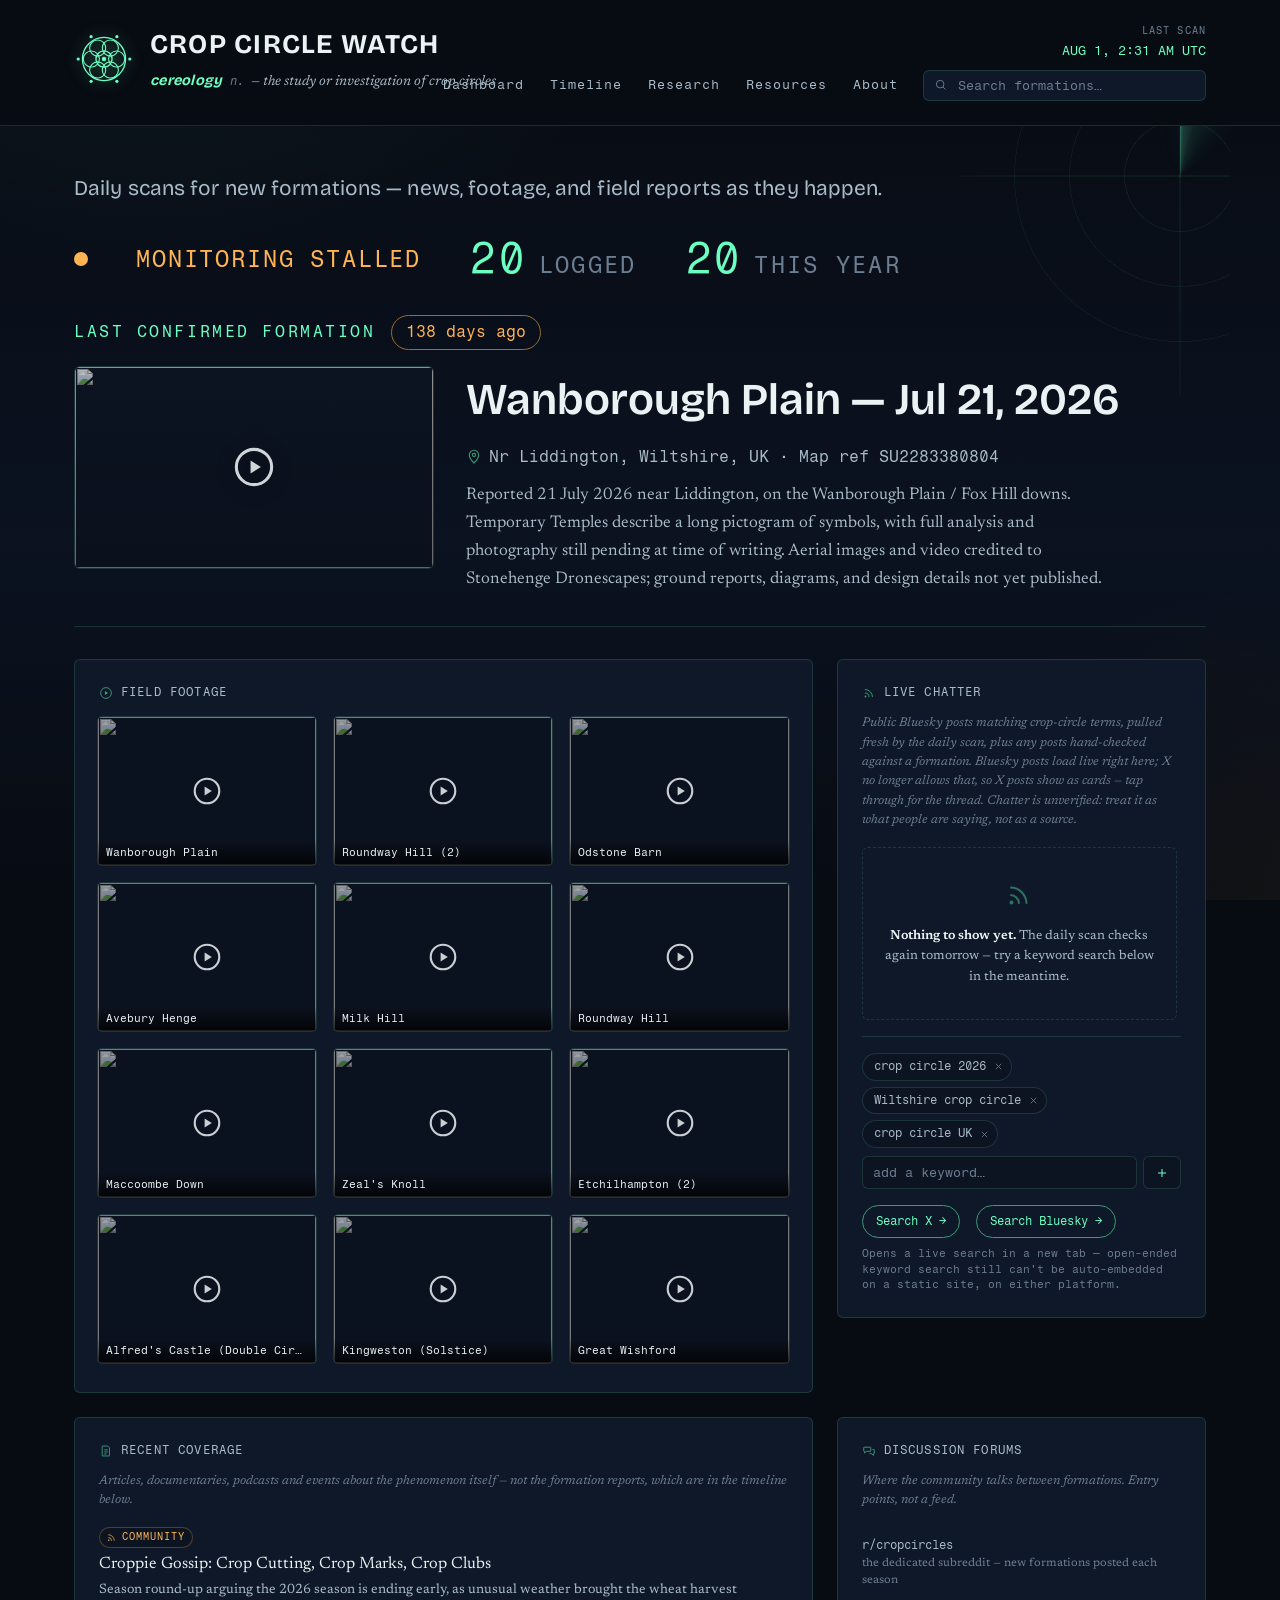
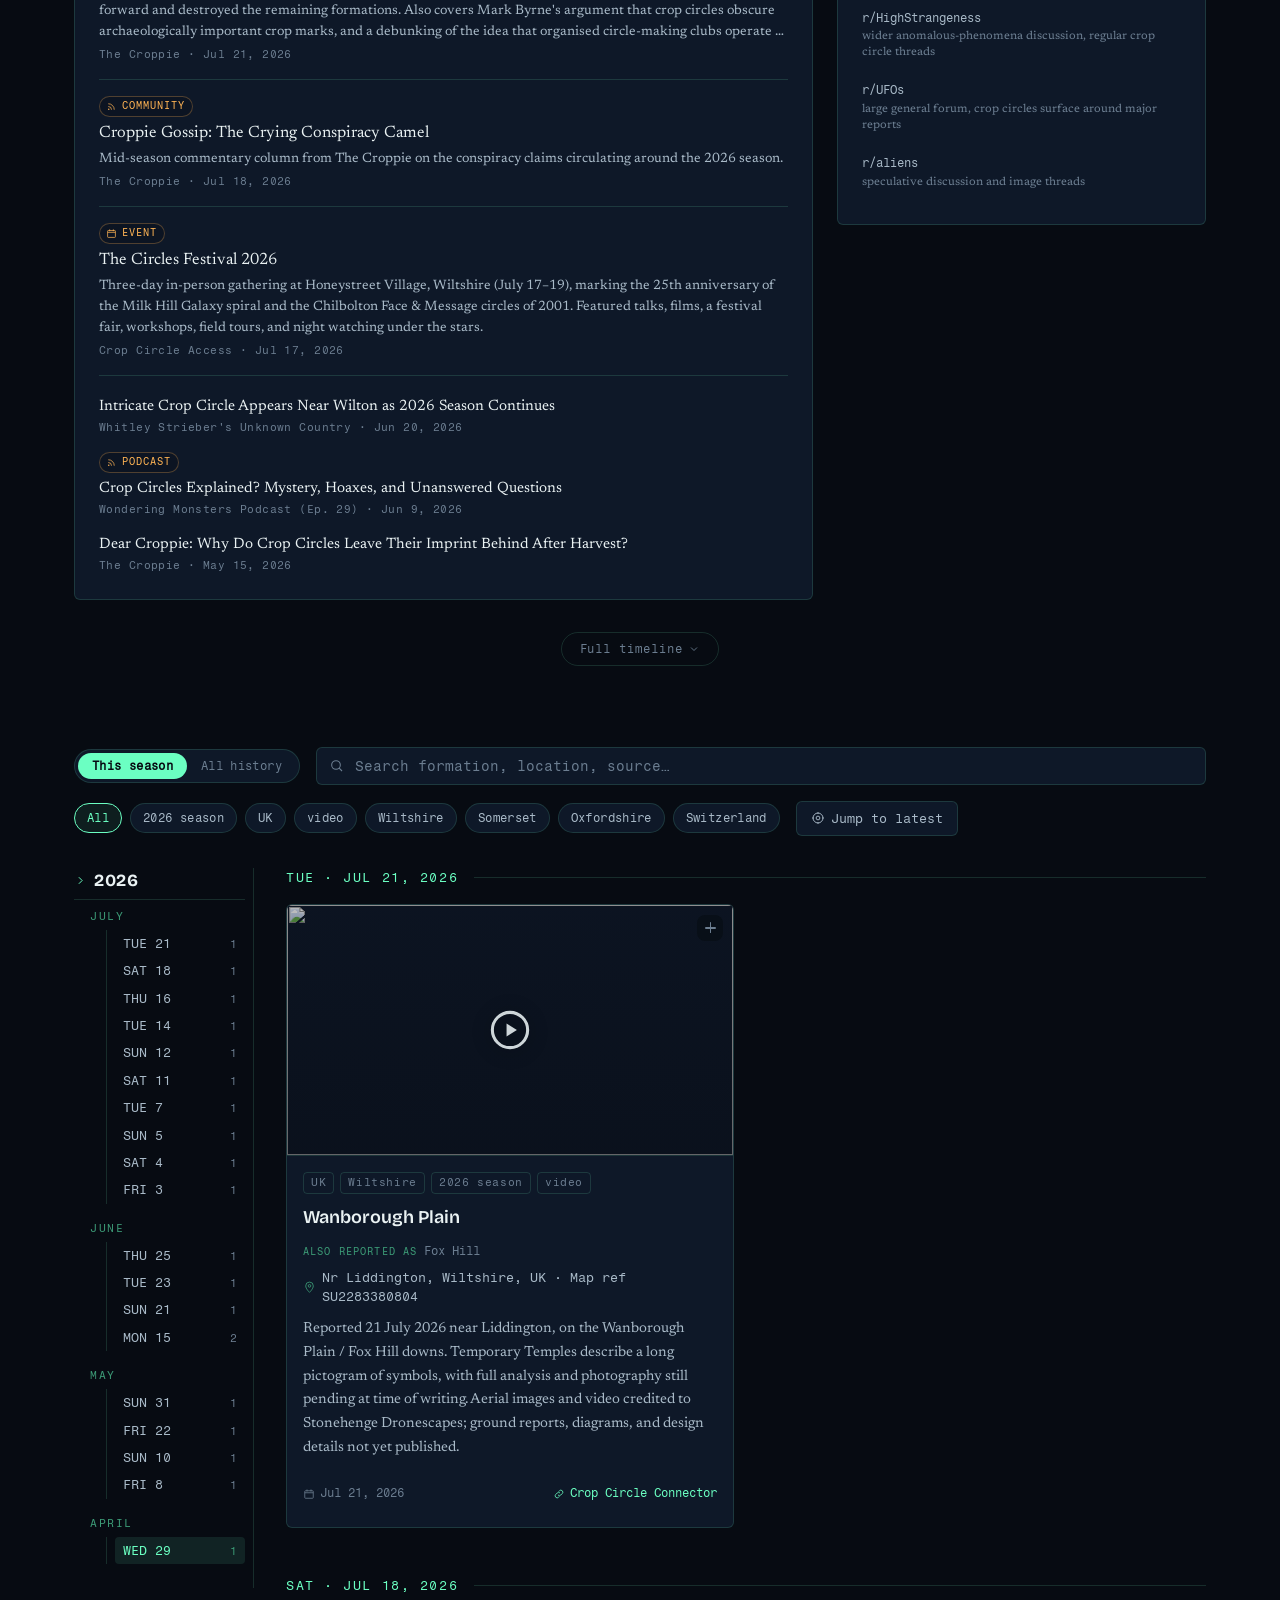
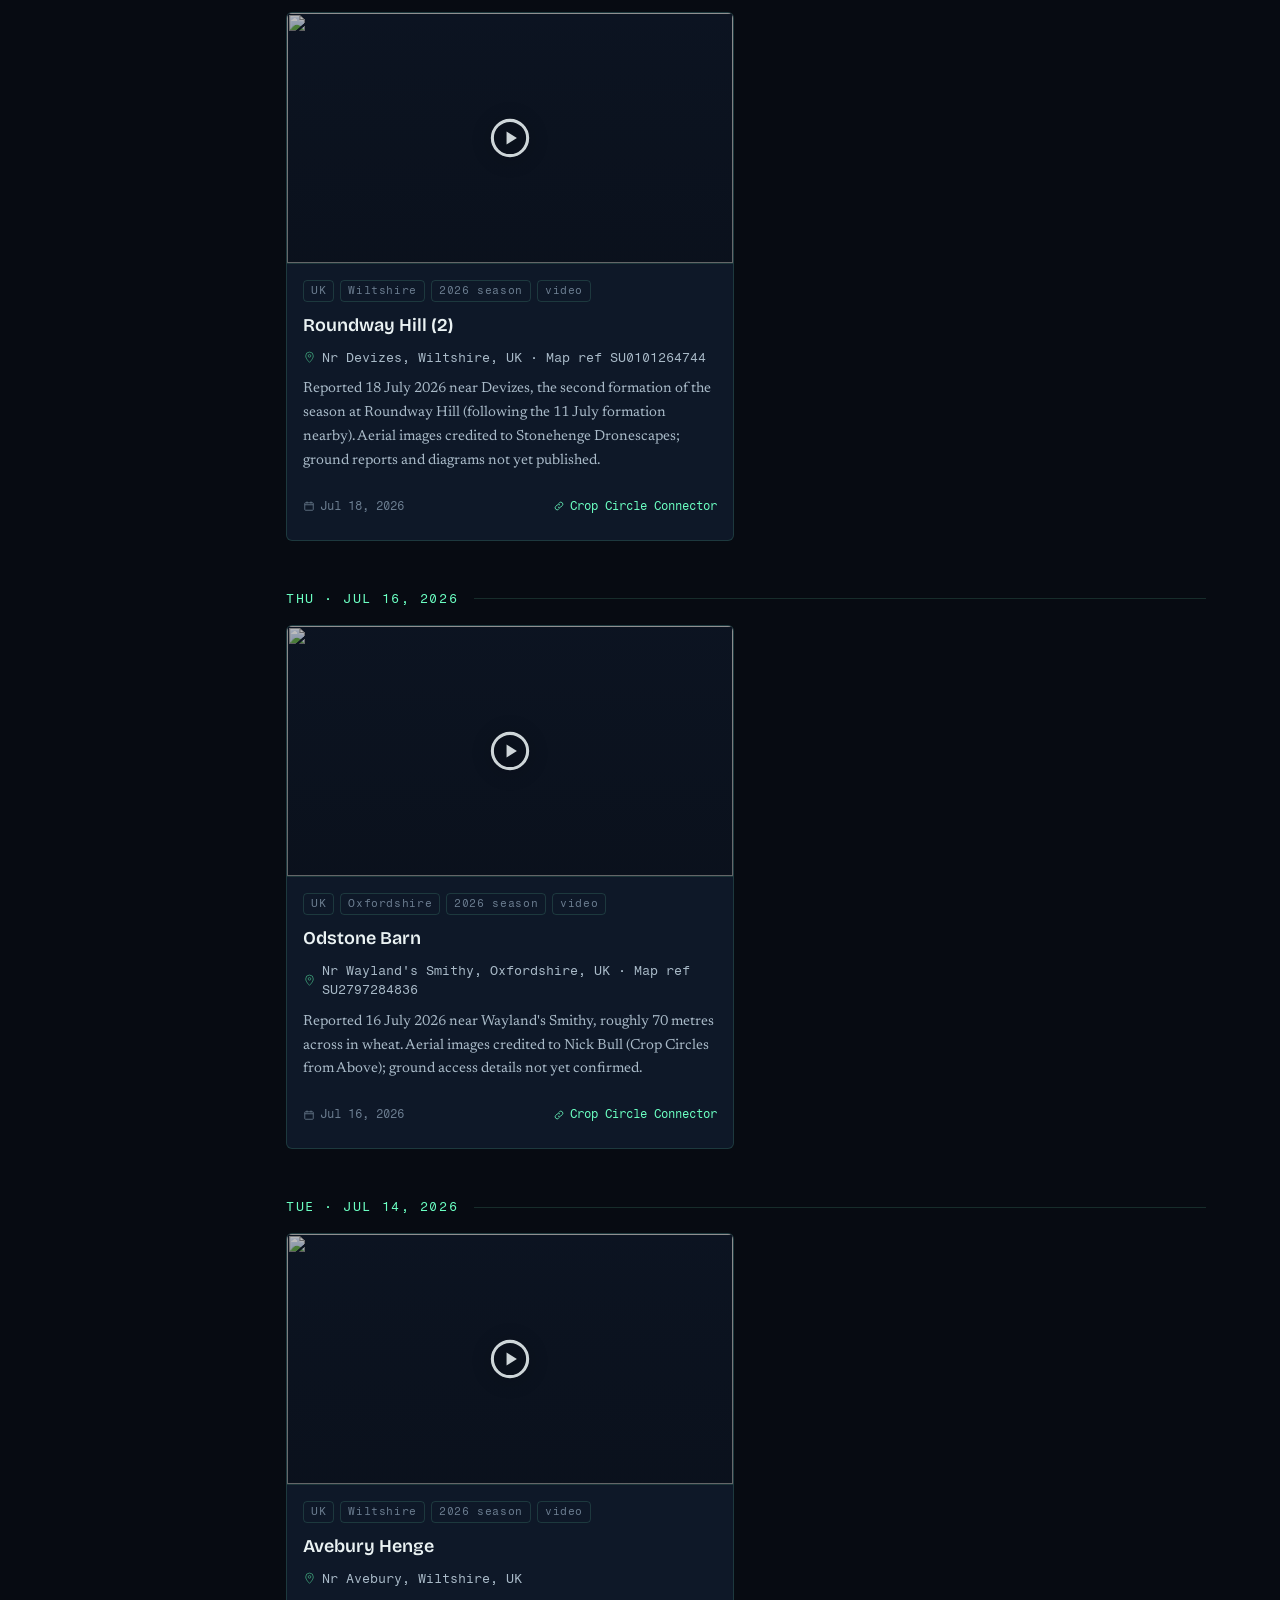
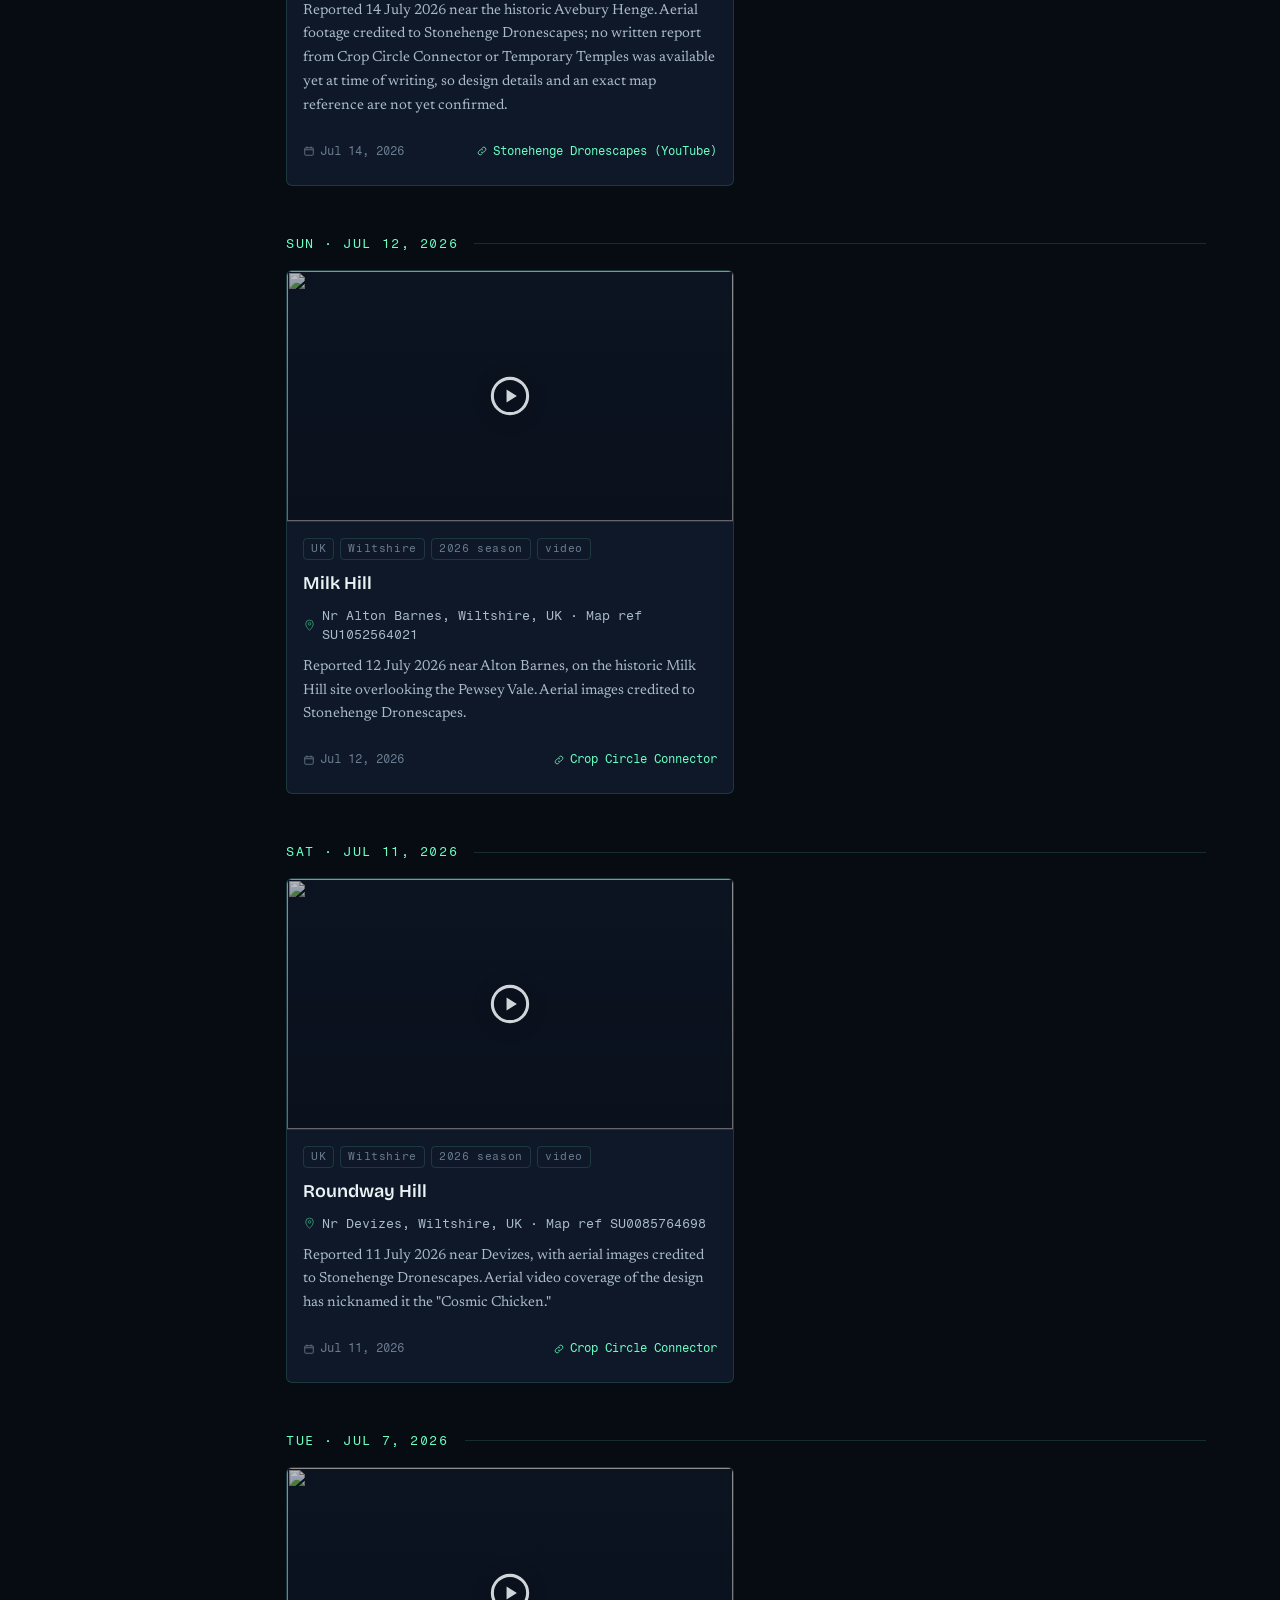
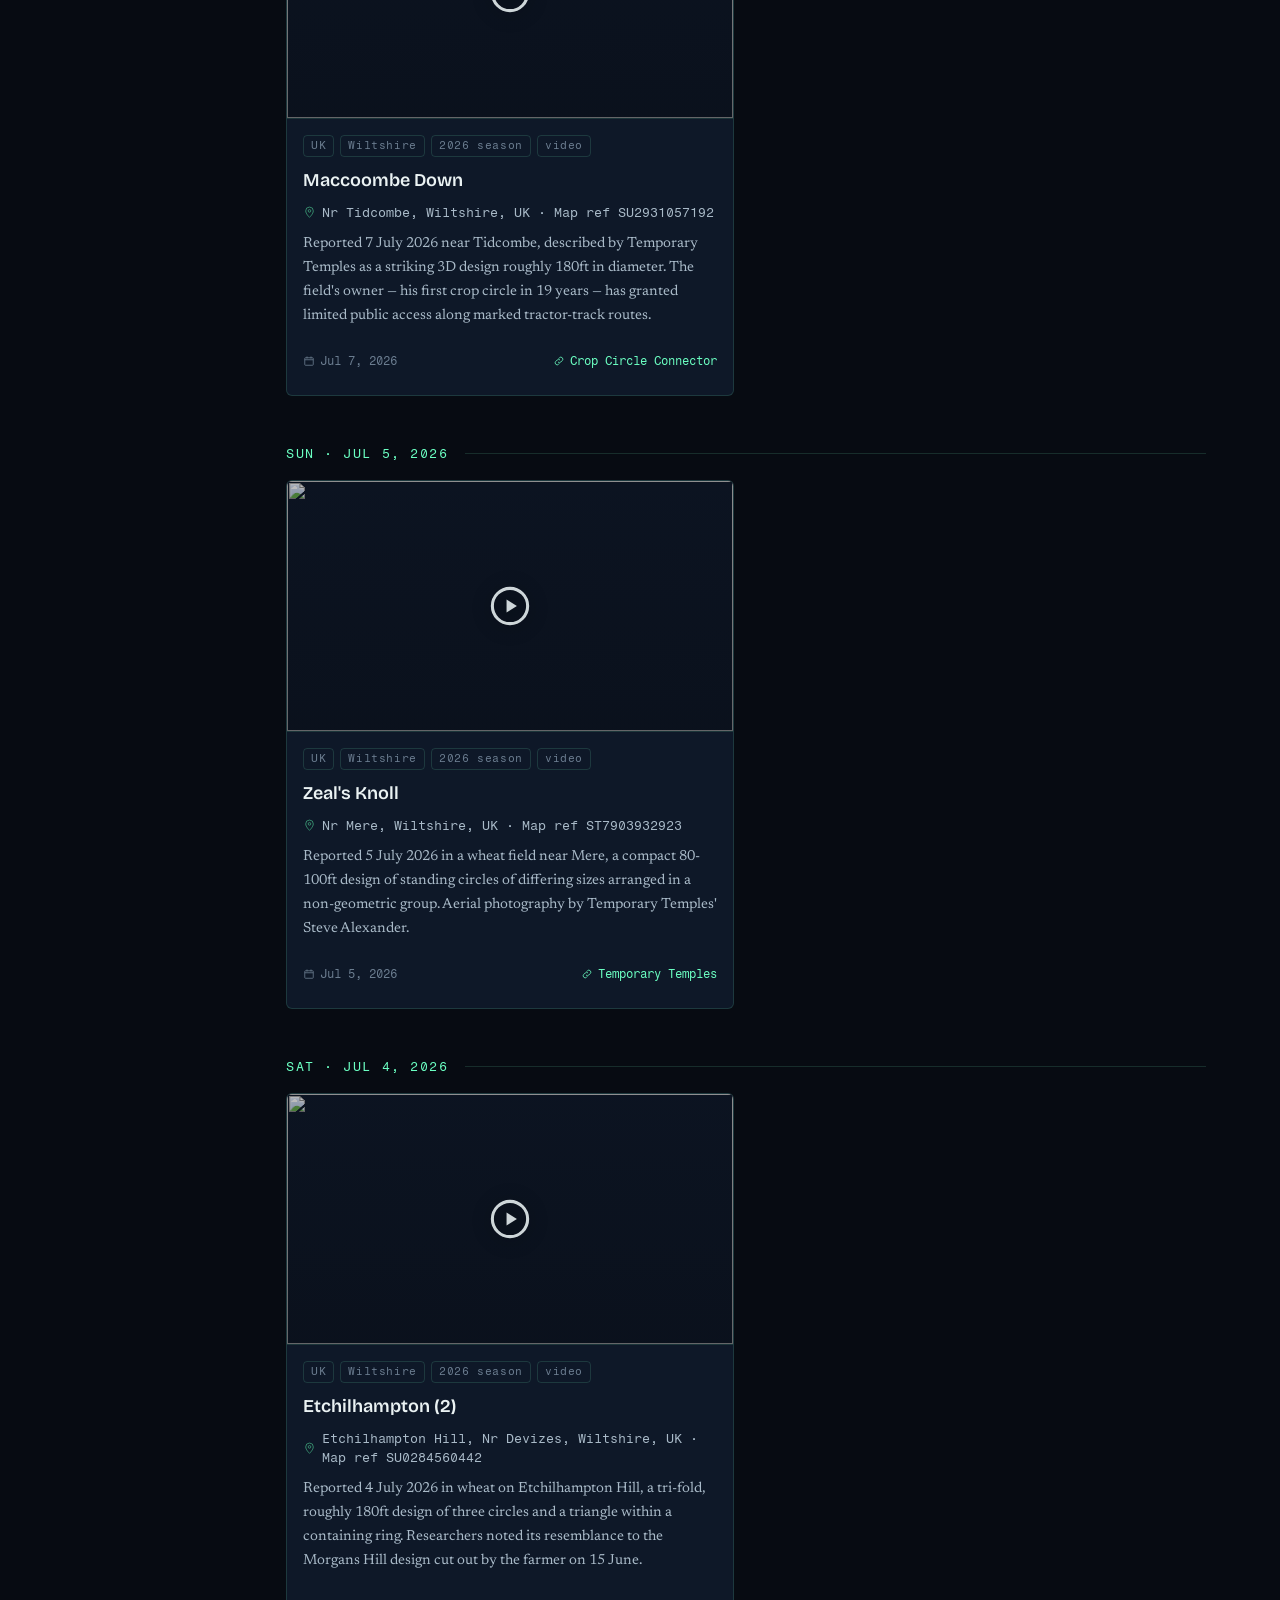
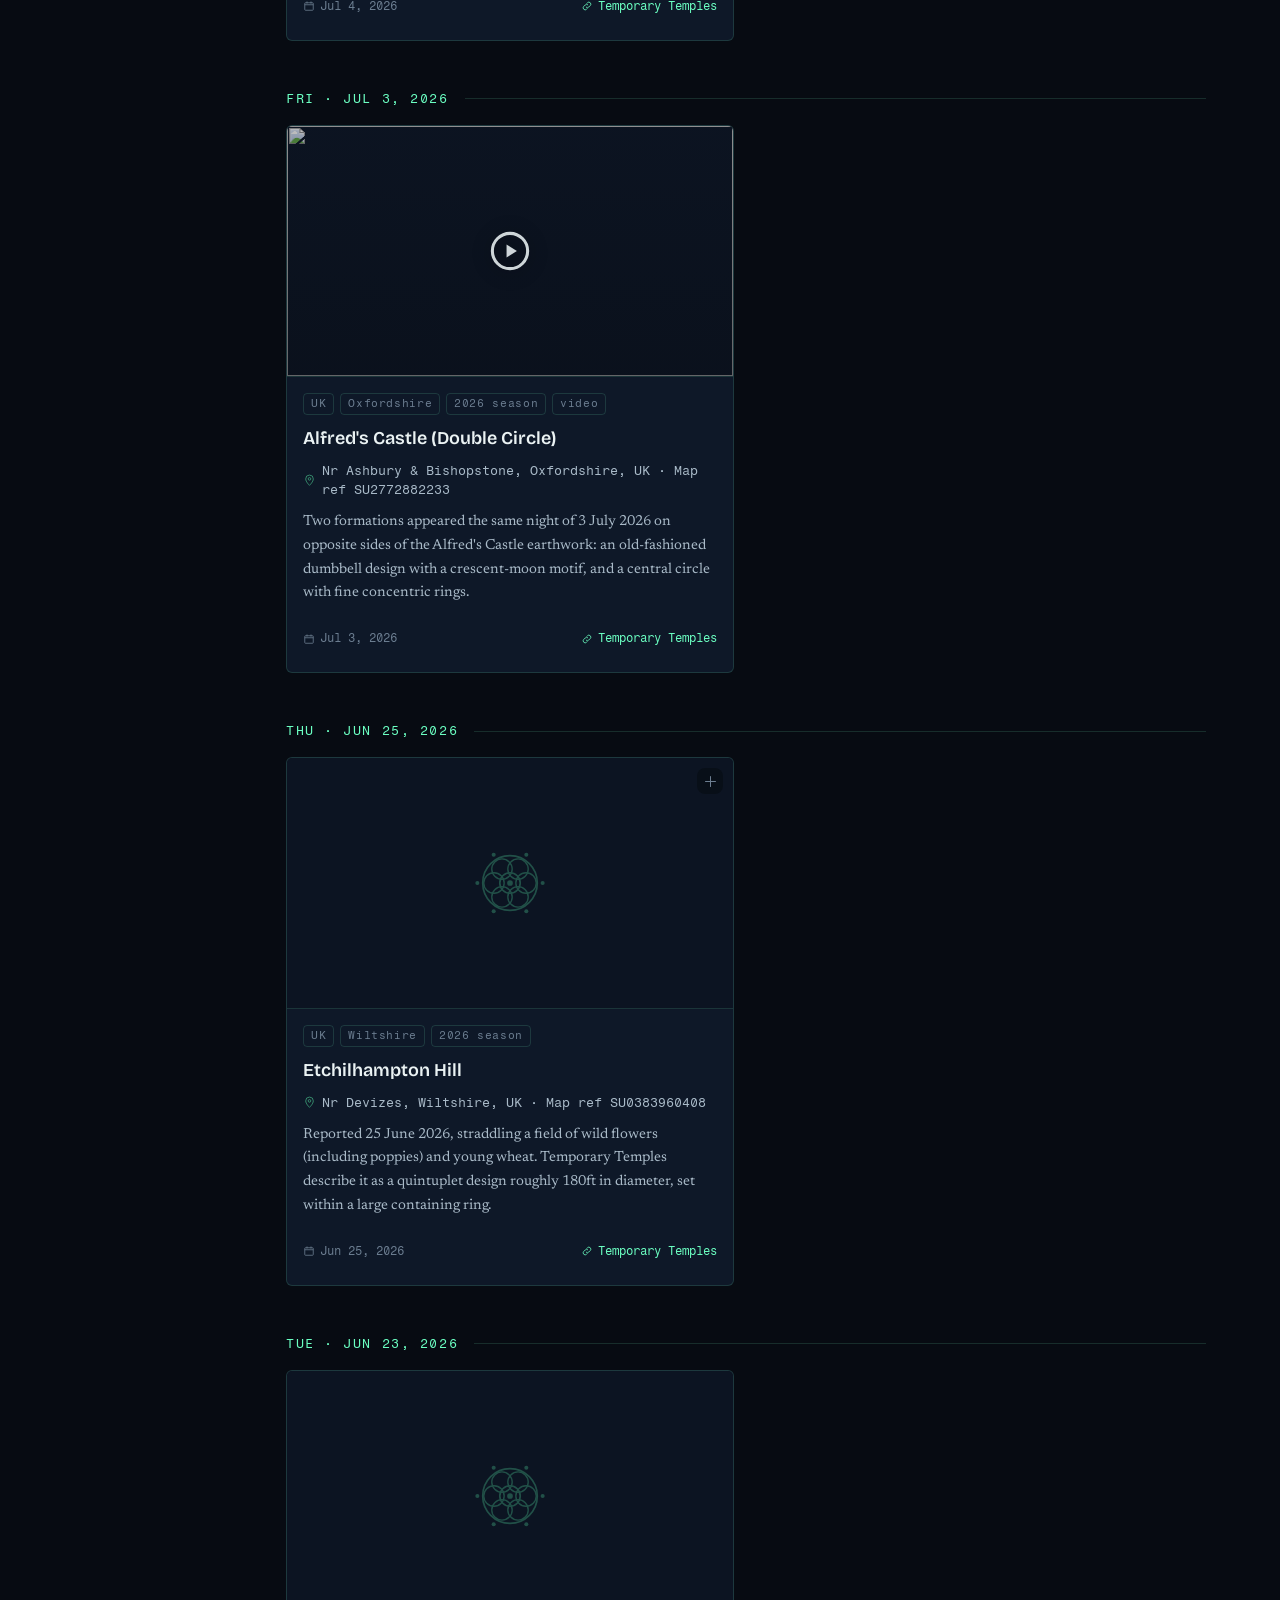
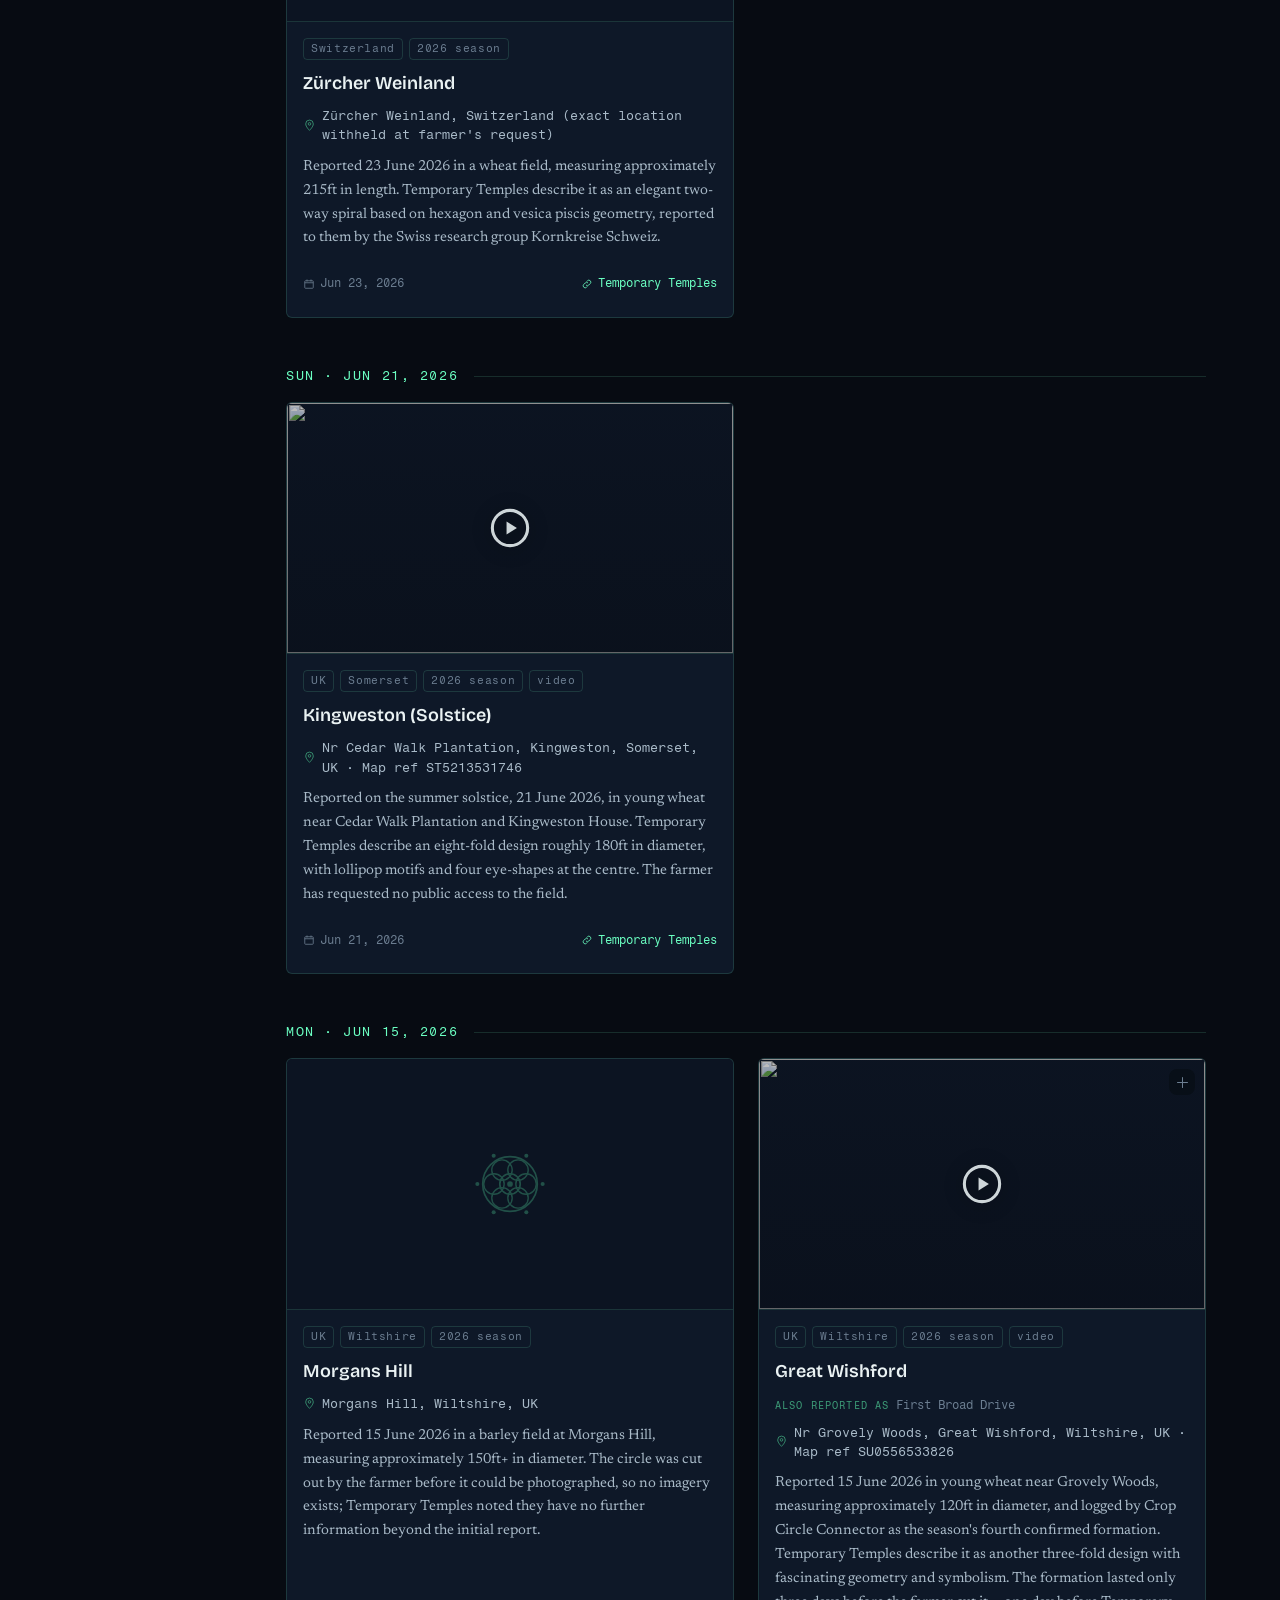
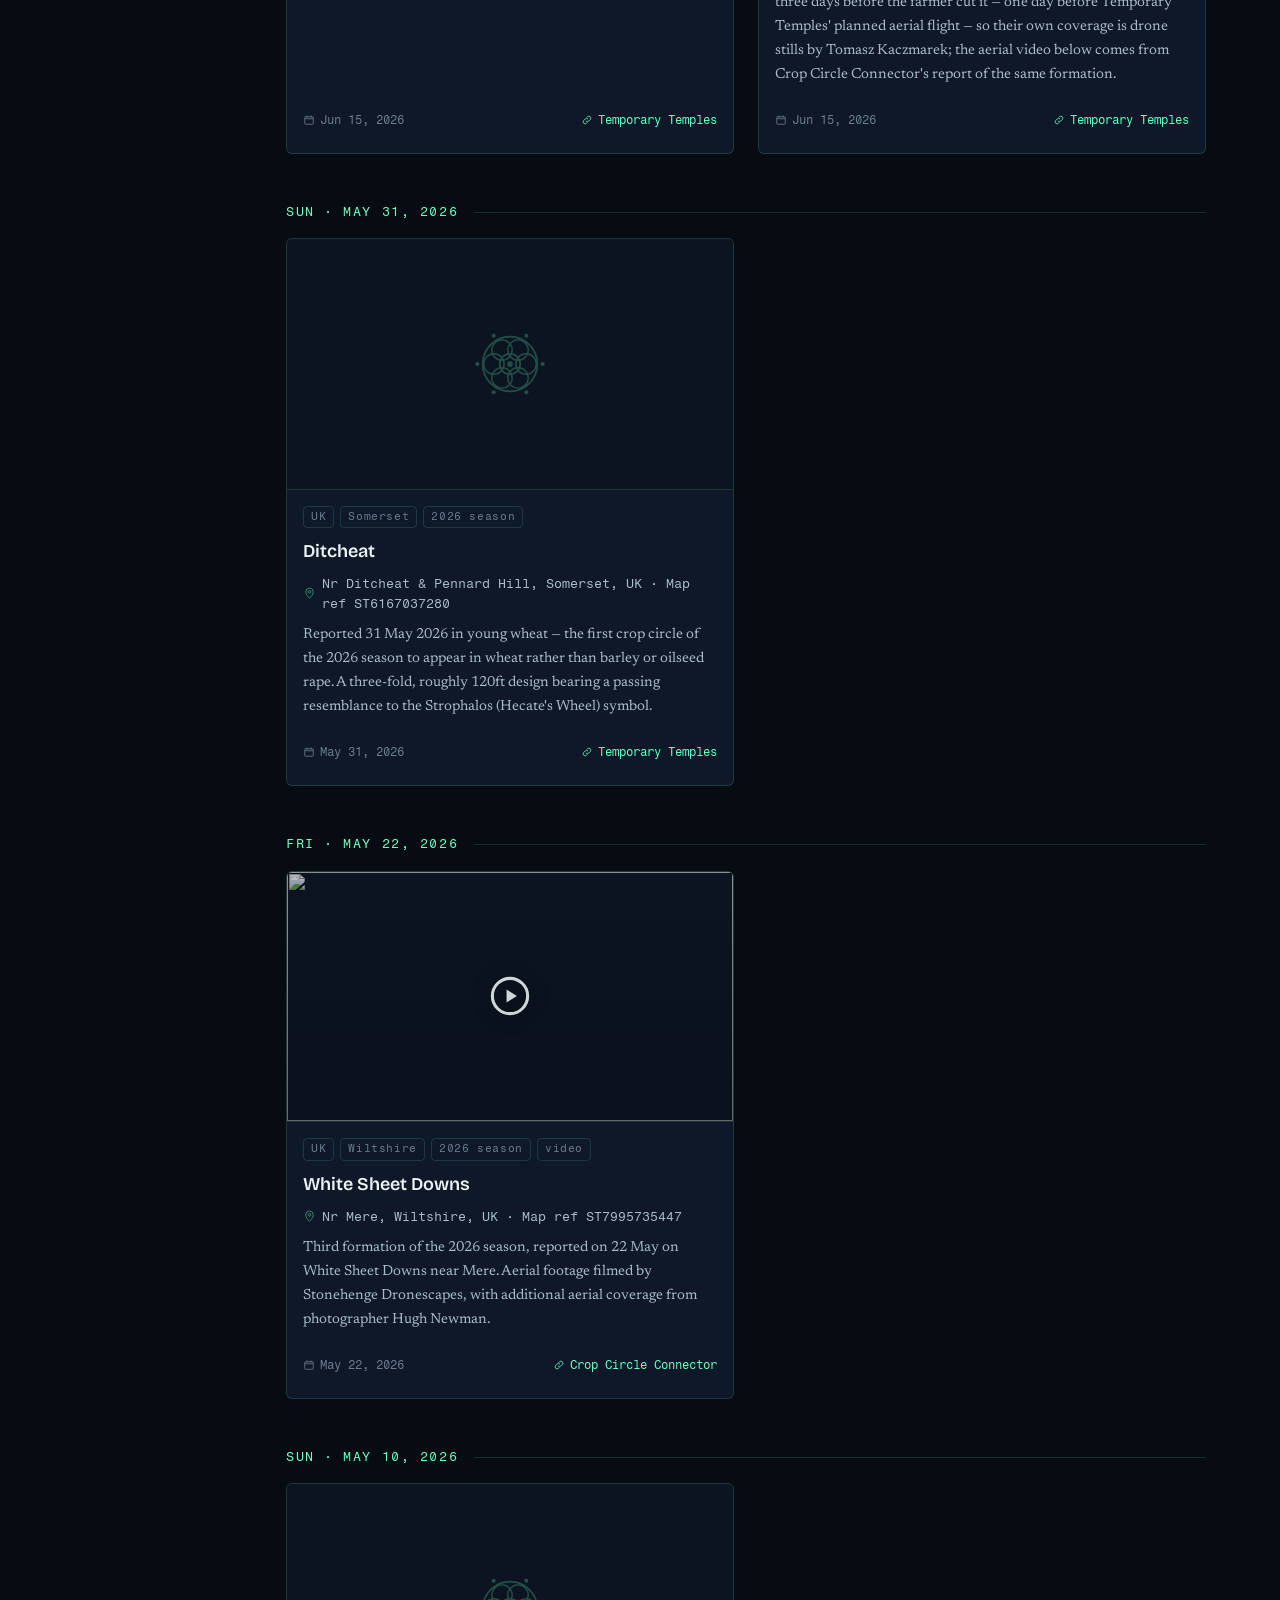
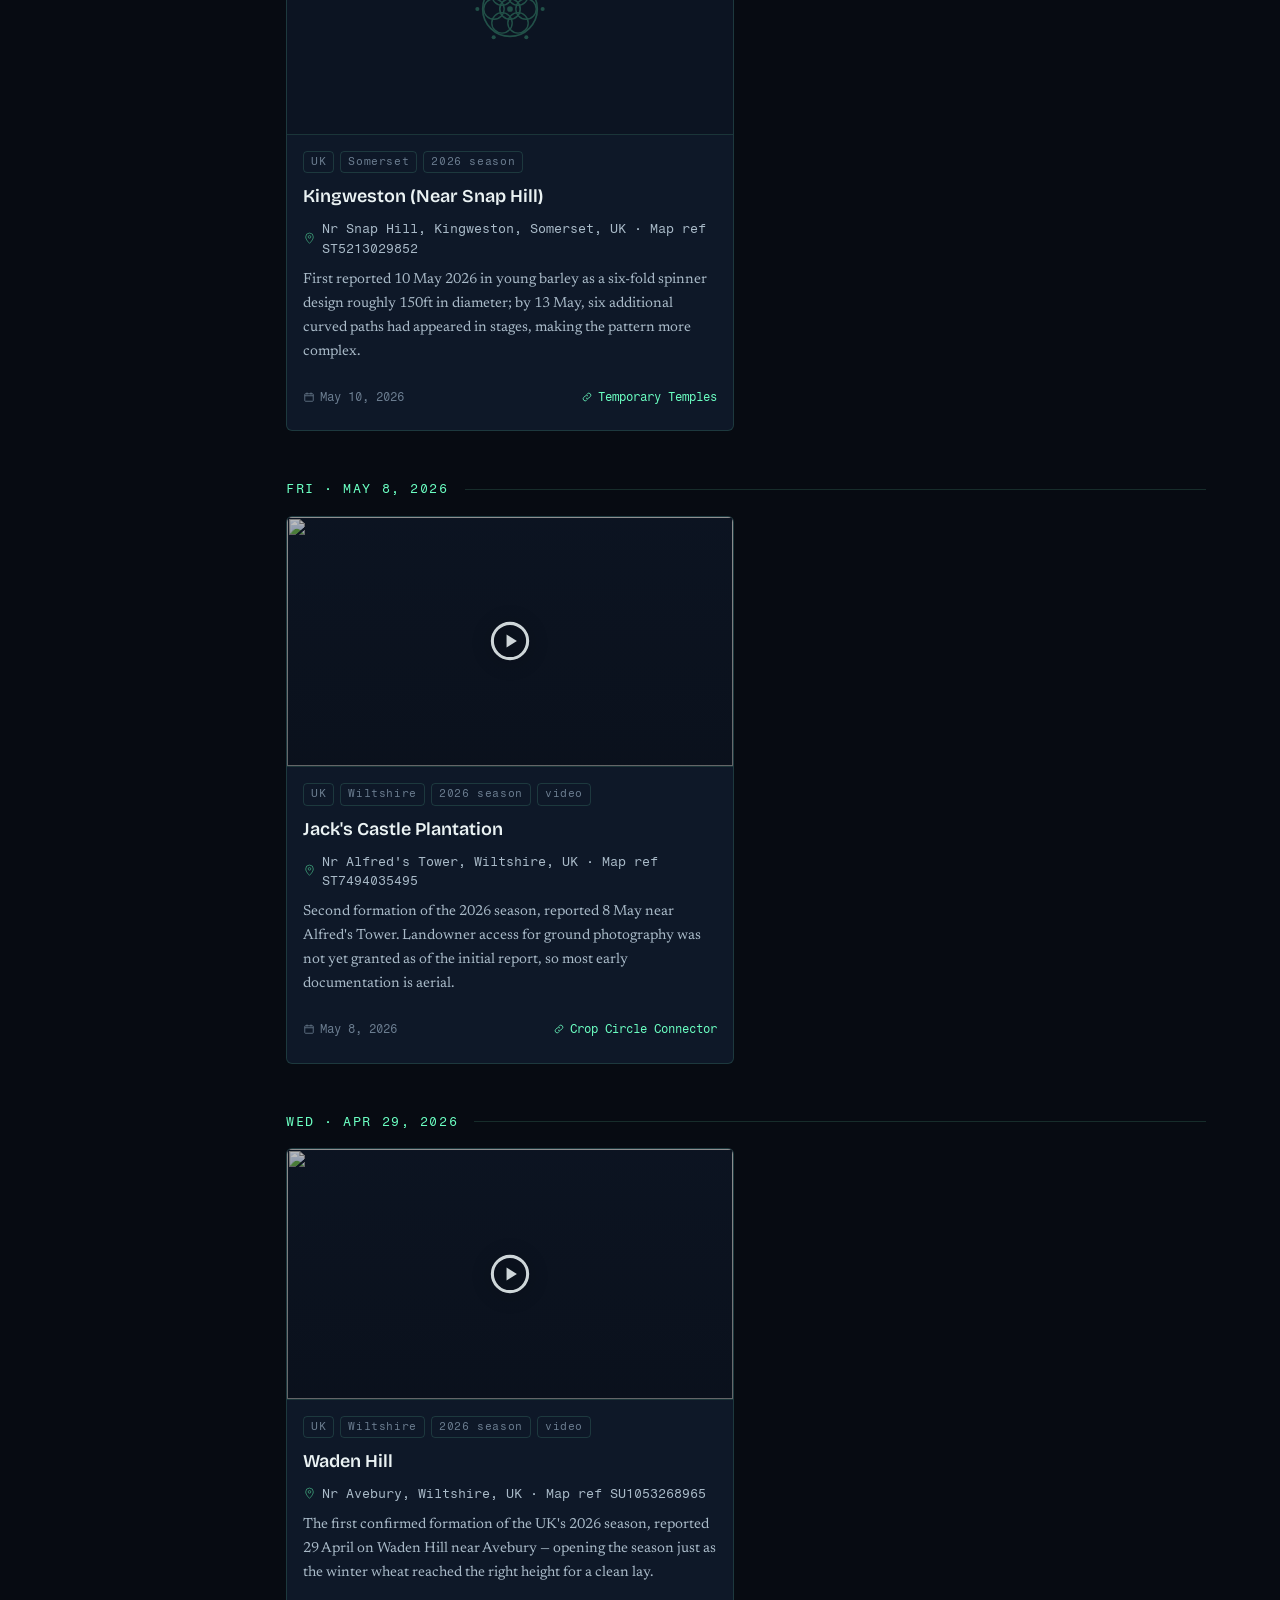
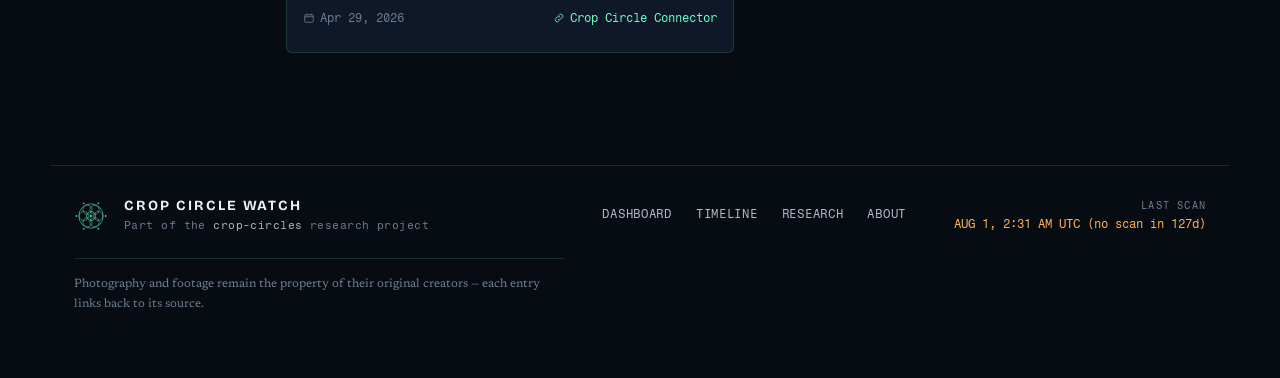
==== index.html @ 918f84b7 "TODO #10: Recent coverage and Discussion forums get their own widgets Both were nested inside other " ====
<!DOCTYPE html>
<html lang="en">
<head>
<meta charset="UTF-8">
<meta name="viewport" content="width=device-width, initial-scale=1.0">
<title>Crop Circle Watch — Live Formation Log</title>
<meta name="description" content="A daily-updated log of newly reported crop circle formations, with source links, photos, and aerial footage.">

<!-- Favicon: shared logo.svg, so the mark only has to be defined once -->
<link rel="icon" type="image/svg+xml" href="logo.svg">

<link rel="preconnect" href="https://fonts.googleapis.com">
<link rel="preconnect" href="https://fonts.gstatic.com" crossorigin>
<link href="https://fonts.googleapis.com/css2?family=Bricolage+Grotesque:wght@400;500;600;700;800&family=Newsreader:ital,wght@0,400;0,500;0,600;1,400;1,500&family=Fragment+Mono:ital@0;1&display=swap" rel="stylesheet">

<link rel="stylesheet" href="styles.css">
</head>
<body>

<!-- Icon sprite — small geometric line icons, used throughout instead of emoji or brand logos -->
<svg style="display:none">
  <symbol id="icon-pin" viewBox="0 0 24 24" fill="none" stroke="currentColor" stroke-width="1.6">
    <path d="M12 21s7-6.6 7-12a7 7 0 1 0-14 0c0 5.4 7 12 7 12z"/>
    <circle cx="12" cy="9" r="2.4"/>
  </symbol>
  <symbol id="icon-calendar" viewBox="0 0 24 24" fill="none" stroke="currentColor" stroke-width="1.6">
    <rect x="3.5" y="5.5" width="17" height="15" rx="1.5"/>
    <path d="M3.5 9.5h17M8 3v4M16 3v4"/>
  </symbol>
  <symbol id="icon-link" viewBox="0 0 24 24" fill="none" stroke="currentColor" stroke-width="1.6">
    <path d="M10 14a4 4 0 0 0 5.66 0l2.83-2.83a4 4 0 0 0-5.66-5.66l-1.4 1.4"/>
    <path d="M14 10a4 4 0 0 0-5.66 0l-2.83 2.83a4 4 0 0 0 5.66 5.66l1.4-1.4"/>
  </symbol>
  <symbol id="icon-play" viewBox="0 0 24 24" fill="none" stroke="currentColor" stroke-width="1.6">
    <circle cx="12" cy="12" r="9.2"/>
    <path d="M10.2 8.6l5.4 3.4-5.4 3.4z" fill="currentColor" stroke="none"/>
  </symbol>
  <symbol id="icon-search" viewBox="0 0 24 24" fill="none" stroke="currentColor" stroke-width="1.6">
    <circle cx="10.5" cy="10.5" r="6.5"/>
    <path d="M19.5 19.5l-4.3-4.3"/>
  </symbol>
  <symbol id="icon-target" viewBox="0 0 24 24" fill="none" stroke="currentColor" stroke-width="1.6">
    <circle cx="12" cy="12" r="8.5"/>
    <circle cx="12" cy="12" r="3.2"/>
    <path d="M12 2v3M12 19v3M2 12h3M19 12h3"/>
  </symbol>
  <symbol id="icon-wheat" viewBox="0 0 24 24" fill="none" stroke="currentColor" stroke-width="1.6">
    <path d="M12 21V9M12 9c0-3.5 2-5 4-6M12 9c0-3.5-2-5-4-6M12 13c2-1 4-1 5-3M12 13c-2-1-4-1-5-3M12 17c2-1 3.5-.5 4.5-2.2M12 17c-2-1-3.5-.5-4.5-2.2"/>
  </symbol>
  <symbol id="icon-chevron" viewBox="0 0 24 24" fill="none" stroke="currentColor" stroke-width="1.8">
    <path d="M9 6l6 6-6 6"/>
  </symbol>
  <symbol id="icon-ring-logo" viewBox="0 0 64 64">
    <circle cx="32" cy="32" r="23" fill="none" stroke="currentColor" stroke-width="1.4"/>
    <circle cx="32" cy="32" r="8.6" fill="none" stroke="currentColor" stroke-width="1.4"/>
    <circle cx="45.5" cy="32" r="8.6" fill="none" stroke="currentColor" stroke-width="1.15"/>
    <circle cx="38.75" cy="43.69" r="8.6" fill="none" stroke="currentColor" stroke-width="1.15"/>
    <circle cx="25.25" cy="43.69" r="8.6" fill="none" stroke="currentColor" stroke-width="1.15"/>
    <circle cx="18.5" cy="32" r="8.6" fill="none" stroke="currentColor" stroke-width="1.15"/>
    <circle cx="25.25" cy="20.31" r="8.6" fill="none" stroke="currentColor" stroke-width="1.15"/>
    <circle cx="38.75" cy="20.31" r="8.6" fill="none" stroke="currentColor" stroke-width="1.15"/>
    <circle cx="59.5" cy="32" r="1.7" fill="currentColor"/>
    <circle cx="45.75" cy="55.82" r="1.7" fill="currentColor"/>
    <circle cx="18.25" cy="55.82" r="1.7" fill="currentColor"/>
    <circle cx="4.5" cy="32" r="1.7" fill="currentColor"/>
    <circle cx="18.25" cy="8.18" r="1.7" fill="currentColor"/>
    <circle cx="45.75" cy="8.18" r="1.7" fill="currentColor"/>
    <circle cx="32" cy="32" r="2.4" fill="currentColor"/>
  </symbol>
  <symbol id="icon-doc" viewBox="0 0 24 24" fill="none" stroke="currentColor" stroke-width="1.6">
    <path d="M6 3.5h9l3 3V20a.5.5 0 0 1-.5.5H6a.5.5 0 0 1-.5-.5V4a.5.5 0 0 1 .5-.5z"/>
    <path d="M9 10h6M9 13.5h6M9 17h4"/>
  </symbol>
  <symbol id="icon-rss" viewBox="0 0 24 24" fill="none" stroke="currentColor" stroke-width="1.6">
    <circle cx="6" cy="18" r="1.6" fill="currentColor" stroke="none"/>
    <path d="M5 12a7 7 0 0 1 7 7M5 6a13 13 0 0 1 13 13"/>
  </symbol>
  <!-- Discussion forums. Two overlapping speech bubbles — deliberately its own
       mark rather than reusing #icon-rss, which now belongs to Live chatter. -->
  <symbol id="icon-forum" viewBox="0 0 24 24" fill="none" stroke="currentColor" stroke-width="1.6">
    <path d="M3.5 5.5h11a.5.5 0 0 1 .5.5v6a.5.5 0 0 1-.5.5H8l-3.5 3v-3h-1a.5.5 0 0 1-.5-.5V6a.5.5 0 0 1 .5-.5z"/>
    <path d="M18 9.5h2.5a.5.5 0 0 1 .5.5v6a.5.5 0 0 1-.5.5h-1v3l-3.5-3h-3"/>
  </symbol>
  <symbol id="icon-plus" viewBox="0 0 24 24" fill="none" stroke="currentColor" stroke-width="1.8">
    <path d="M12 5v14M5 12h14"/>
  </symbol>
  <symbol id="icon-close" viewBox="0 0 24 24" fill="none" stroke="currentColor" stroke-width="1.8">
    <path d="M6 6l12 12M18 6L6 18"/>
  </symbol>

  <!-- Background-watermark glyphs — a small set of distinct crop-circle /
       sacred-geometry motifs, reused (at different sizes/positions/colors)
       across the ambient watermark layer in .bg-watermarks below. -->
  <symbol id="icon-glyph-rings" viewBox="0 0 64 64">
    <circle cx="32" cy="32" r="26" fill="none" stroke="currentColor" stroke-width="1.2"/>
    <circle cx="32" cy="32" r="17" fill="none" stroke="currentColor" stroke-width="1.2"/>
    <circle cx="32" cy="32" r="8" fill="none" stroke="currentColor" stroke-width="1.2"/>
    <circle cx="32" cy="32" r="2" fill="currentColor"/>
  </symbol>
  <symbol id="icon-glyph-spokes" viewBox="0 0 64 64">
    <circle cx="32" cy="32" r="24" fill="none" stroke="currentColor" stroke-width="1.2"/>
    <circle cx="32" cy="32" r="6" fill="none" stroke="currentColor" stroke-width="1.2"/>
    <path d="M32 8v10M32 46v10M8 32h10M46 32h10M14.3 14.3l7.1 7.1M42.6 42.6l7.1 7.1M49.7 14.3l-7.1 7.1M21.4 42.6l-7.1 7.1" stroke="currentColor" stroke-width="1.1"/>
  </symbol>
  <symbol id="icon-glyph-triad" viewBox="0 0 64 64">
    <circle cx="32" cy="16" r="13" fill="none" stroke="currentColor" stroke-width="1.15"/>
    <circle cx="20" cy="40" r="13" fill="none" stroke="currentColor" stroke-width="1.15"/>
    <circle cx="44" cy="40" r="13" fill="none" stroke="currentColor" stroke-width="1.15"/>
  </symbol>
  <symbol id="icon-glyph-quatrefoil" viewBox="0 0 64 64">
    <circle cx="32" cy="32" r="27" fill="none" stroke="currentColor" stroke-width="1.1"/>
    <circle cx="32" cy="20" r="11" fill="none" stroke="currentColor" stroke-width="1.1"/>
    <circle cx="32" cy="44" r="11" fill="none" stroke="currentColor" stroke-width="1.1"/>
    <circle cx="20" cy="32" r="11" fill="none" stroke="currentColor" stroke-width="1.1"/>
    <circle cx="44" cy="32" r="11" fill="none" stroke="currentColor" stroke-width="1.1"/>
  </symbol>
  <symbol id="icon-glyph-target" viewBox="0 0 64 64">
    <circle cx="32" cy="32" r="25" fill="none" stroke="currentColor" stroke-width="1.15"/>
    <circle cx="32" cy="32" r="16" fill="none" stroke="currentColor" stroke-width="1.15"/>
    <circle cx="32" cy="32" r="4" fill="none" stroke="currentColor" stroke-width="1.15"/>
    <path d="M32 3v6M32 55v6M3 32h6M55 32h6" stroke="currentColor" stroke-width="1.15"/>
  </symbol>
  <symbol id="icon-glyph-orbit" viewBox="0 0 64 64">
    <circle cx="32" cy="32" r="26" fill="none" stroke="currentColor" stroke-width="1.1"/>
    <circle cx="32" cy="32" r="18" fill="none" stroke="currentColor" stroke-width="1.1" stroke-dasharray="3 4"/>
    <circle cx="44" cy="20" r="7" fill="none" stroke="currentColor" stroke-width="1.15"/>
    <circle cx="32" cy="32" r="2" fill="currentColor"/>
  </symbol>
</svg>

<div class="bg-field" aria-hidden="true"></div>
<!-- Ambient watermark layer: a fixed set of large, near-invisible crop-circle
     glyphs that slowly fade in and out at staggered times, each in its own
     spot behind the page. Every instance just picks a symbol + a position
     class (wm-1..wm-13) — all sizing/color/timing lives in styles.css. -->
<div class="bg-watermarks" aria-hidden="true">
  <svg class="wm wm-1" viewBox="0 0 64 64" aria-hidden="true"><use href="#icon-ring-logo"/></svg>
  <svg class="wm wm-2" viewBox="0 0 64 64" aria-hidden="true"><use href="#icon-glyph-rings"/></svg>
  <svg class="wm wm-3" viewBox="0 0 64 64" aria-hidden="true"><use href="#icon-ring-logo"/></svg>
  <svg class="wm wm-4" viewBox="0 0 64 64" aria-hidden="true"><use href="#icon-glyph-target"/></svg>
  <svg class="wm wm-5" viewBox="0 0 64 64" aria-hidden="true"><use href="#icon-glyph-spokes"/></svg>
  <svg class="wm wm-6" viewBox="0 0 64 64" aria-hidden="true"><use href="#icon-glyph-triad"/></svg>
  <svg class="wm wm-7" viewBox="0 0 64 64" aria-hidden="true"><use href="#icon-glyph-quatrefoil"/></svg>
  <svg class="wm wm-8" viewBox="0 0 64 64" aria-hidden="true"><use href="#icon-glyph-spokes"/></svg>
  <svg class="wm wm-9" viewBox="0 0 64 64" aria-hidden="true"><use href="#icon-glyph-orbit"/></svg>
  <svg class="wm wm-10" viewBox="0 0 64 64" aria-hidden="true"><use href="#icon-ring-logo"/></svg>
  <svg class="wm wm-11" viewBox="0 0 64 64" aria-hidden="true"><use href="#icon-glyph-rings"/></svg>
  <svg class="wm wm-12" viewBox="0 0 64 64" aria-hidden="true"><use href="#icon-glyph-triad"/></svg>
  <svg class="wm wm-13" viewBox="0 0 64 64" aria-hidden="true"><use href="#icon-glyph-target"/></svg>
</div>
<div class="bg-scan" aria-hidden="true"></div>

<header class="site-header" id="siteHeader">
  <div class="site-header-inner">
    <div class="brand">
      <svg class="brand-mark" viewBox="0 0 64 64" aria-hidden="true"><use href="#icon-ring-logo"/></svg>
      <div class="brand-text">
        <h1>CROP CIRCLE WATCH</h1>
        <p class="cereology-note">
          <span class="cer-word">cereology</span>
          <span class="cer-pos">n.</span>
          <span class="cer-def">the study or investigation of crop circles</span>
        </p>
      </div>
    </div>
    <!-- Right side stacks into two rows: the last-scan stamp pinned to the top
         corner, and the nav + search sitting on a second row beneath it. The
         previous single-row version ran the nav straight into the wordmark at
         common widths. -->
    <div class="header-end">
      <dl class="header-scan">
        <dt>Last scan</dt>
        <dd id="statScan">—</dd>
      </dl>
      <div class="header-controls">
        <nav class="site-nav" aria-label="Primary">
          <a href="#hero" class="nav-link" id="navDashboard">Dashboard</a>
          <a href="#timeline" class="nav-link">Timeline</a>
          <a href="research.html" class="nav-link">Research</a>
          <a href="resources.html" class="nav-link">Resources</a>
          <a href="about.html" class="nav-link">About</a>
        </nav>
        <form class="header-search" id="headerSearchForm" role="search">
          <label class="search-box">
            <svg viewBox="0 0 24 24" aria-hidden="true"><use href="#icon-search"/></svg>
            <input type="search" id="headerSearchInput" placeholder="Search formations…" autocomplete="off">
          </label>
        </form>
      </div>
    </div>
  </div>
</header>

<section class="hero" id="hero">
  <div class="radar-sweep" aria-hidden="true">
    <span class="radar-blip b1"></span>
    <span class="radar-blip b2"></span>
    <span class="radar-blip b3"></span>
    <span class="radar-blip b4"></span>
    <div class="radar-beam"></div>
  </div>
  <div class="hero-inner">

    <p class="hero-subhead">Daily scans for new formations — news, footage, and field reports as they happen.</p>

    <div class="status-line">
      <span class="pulse-dot" id="statusDot" aria-hidden="true"></span>
      <span id="statusLabel">Monitoring active</span>
      <dl class="hero-stats">
        <div class="hero-stat"><dt>Logged</dt><dd id="statTotal">—</dd></div>
        <div class="hero-stat"><dt>This year</dt><dd id="statSeason">—</dd></div>
      </dl>
    </div>

    <div class="last-formation">
      <div class="lf-label-row">
        <h2 class="lf-label">Last confirmed formation</h2>
        <span class="lf-days" id="lfDays">—</span>
      </div>
      <div class="lf-body">
        <div class="lf-media" id="lfMedia"></div>
        <div class="lf-info">
          <span class="lf-value" id="lfValue">—</span>
          <p class="lf-location" id="lfLocation">
            <svg viewBox="0 0 24 24" aria-hidden="true"><use href="#icon-pin"/></svg>
            <span>—</span>
          </p>
          <p class="lf-desc" id="lfDesc">—</p>
        </div>
      </div>
    </div>

    <!-- Four peer widgets in a 2x2 grid. Recent coverage and Discussion forums
         used to be nested inside Field footage and Live chatter respectively,
         which is why neither read as a real section. DOM order sets both the
         desktop grid placement (left column: footage, coverage / right column:
         chatter, forums) and the single-column phone stack. -->
    <div class="widget-grid">
      <section class="widget widget-footage" aria-labelledby="videoHeading">
        <h2 id="videoHeading"><svg viewBox="0 0 24 24" aria-hidden="true"><use href="#icon-play"/></svg>Field footage</h2>
        <div class="video-strip" id="videoStrip"><!-- populated by app.js --></div>
      </section>

      <section class="widget widget-social" aria-labelledby="socialHeading">
        <h2 id="socialHeading"><svg viewBox="0 0 24 24" aria-hidden="true"><use href="#icon-rss"/></svg>Live chatter</h2>
        <p class="widget-sub">Public Bluesky posts matching crop-circle terms, pulled fresh by the daily scan, plus any posts hand-checked against a formation. Bluesky posts load live right here; X no longer allows that, so X posts show as cards — tap through for the thread. Chatter is unverified: treat it as what people are saying, not as a source.</p>
        <div class="social-posts" id="socialPosts"><!-- populated by app.js --></div>
        <div class="keyword-block">
          <div class="keyword-chips" id="keywordChips"><!-- populated by app.js --></div>
          <form class="keyword-form" id="keywordForm">
            <input type="text" id="keywordInput" placeholder="add a keyword…" autocomplete="off">
            <button type="submit" aria-label="Add keyword"><svg viewBox="0 0 24 24" aria-hidden="true"><use href="#icon-plus"/></svg></button>
          </form>
          <div class="keyword-actions">
            <a id="searchX" class="search-launch" target="_blank" rel="noopener noreferrer">Search X →</a>
            <a id="searchBsky" class="search-launch" target="_blank" rel="noopener noreferrer">Search Bluesky →</a>
          </div>
          <p class="keyword-note">Opens a live search in a new tab — open-ended keyword search still can't be auto-embedded on a static site, on either platform.</p>
        </div>
      </section>

      <section class="widget widget-news" aria-labelledby="newsHeading">
        <h2 id="newsHeading"><svg viewBox="0 0 24 24" aria-hidden="true"><use href="#icon-doc"/></svg>Recent coverage</h2>
        <p class="widget-sub">Articles, documentaries, podcasts and events about the phenomenon itself — not the formation reports, which are in the timeline below.</p>
        <ul class="news-list" id="newsList"><!-- populated by app.js --></ul>
      </section>

      <!-- Standing Reddit venues. Static links by necessity: Reddit's JSON
           endpoints aren't CORS-readable from a static origin. -->
      <section class="widget widget-forums" aria-labelledby="forumsHeading">
        <h2 id="forumsHeading"><svg viewBox="0 0 24 24" aria-hidden="true"><use href="#icon-forum"/></svg>Discussion forums</h2>
        <p class="widget-sub">Where the community talks between formations. Entry points, not a feed.</p>
        <div class="reddit-links" id="redditForums"><!-- populated by app.js --></div>
      </section>
    </div>

    <button class="scroll-cue" id="scrollCue" type="button">
      <span>Full timeline</span>
      <svg viewBox="0 0 24 24" aria-hidden="true"><use href="#icon-chevron"/></svg>
    </button>
  </div>
</section>

<div class="hero-sentinel" id="heroSentinel" aria-hidden="true"></div>

<section class="timeline-section" id="timeline">

  <div class="control-bar">
    <div class="scope-toggle" id="scopeToggle" role="tablist" aria-label="Timeline scope">
      <button class="scope-btn active" data-scope="season" role="tab" aria-selected="true" type="button">This season</button>
      <button class="scope-btn" data-scope="all" role="tab" aria-selected="false" type="button">All history</button>
    </div>
    <label class="search-box">
      <svg viewBox="0 0 24 24" aria-hidden="true"><use href="#icon-search"/></svg>
      <input type="search" id="searchInput" placeholder="Search formation, location, source…" autocomplete="off">
    </label>
    <div class="filter-chips" id="filterChips"><!-- populated by app.js --></div>
    <button class="jump-btn" id="jumpLatest" type="button">
      <svg viewBox="0 0 24 24" aria-hidden="true"><use href="#icon-target"/></svg>
      Jump to latest
    </button>
  </div>

  <div class="layout">
    <nav class="timeline-rail" id="timelineRail" aria-label="Scroll back in time">
      <!-- populated by app.js: year/month/day rail -->
    </nav>

    <main class="feed" id="feed">
      <!-- populated by app.js: date-grouped sections -->
    </main>
  </div>
</section>

<footer class="site-footer">
  <div class="footer-inner">
    <div class="footer-brand">
      <svg class="footer-mark" viewBox="0 0 64 64" aria-hidden="true"><use href="#icon-ring-logo"/></svg>
      <div class="footer-brand-text">
        <p class="footer-wordmark">Crop Circle Watch</p>
        <p class="footer-tagline">Part of the <span>crop-circles</span> research project</p>
      </div>
    </div>

    <nav class="footer-nav" aria-label="Footer">
      <a href="#hero">Dashboard</a>
      <a href="#timeline">Timeline</a>
      <a href="research.html">Research</a>
      <a href="about.html">About</a>
    </nav>

    <dl class="footer-status">
      <dt>Last scan</dt>
      <dd id="footerUpdated">—</dd>
    </dl>
  </div>

  <p class="footer-legal">Photography and footage remain the property of their original creators — each entry links back to its source.</p>
</footer>

<template id="storyCardTemplate">
  <article class="story-card">
    <div class="card-media"></div>
    <div class="card-body">
      <div class="card-tags"></div>
      <h3 class="card-title"></h3>
      <p class="card-location">
        <svg viewBox="0 0 24 24" aria-hidden="true"><use href="#icon-pin"/></svg>
        <span></span>
      </p>
      <p class="card-desc"></p>
      <div class="card-footer">
        <span class="card-date">
          <svg viewBox="0 0 24 24" aria-hidden="true"><use href="#icon-calendar"/></svg>
          <span></span>
        </span>
        <a class="card-source" target="_blank" rel="noopener noreferrer">
          <svg viewBox="0 0 24 24" aria-hidden="true"><use href="#icon-link"/></svg>
          <span>Source</span>
        </a>
      </div>
    </div>
  </article>
</template>

<script src="data.js"></script>
<!-- Generated research-archive dataset (window.HISTORY) — powers the "All history"
     timeline toggle. Built by pipeline/generate_dashboard_entries.py. Optional:
     app.js degrades gracefully to the curated feed if it's absent. -->
<script src="history.js"></script>
<!-- Public Bluesky chatter (window.SOCIAL_FEED), refreshed at build time by the
     daily scan via dashboard/fetch_social.py. Optional: app.js falls back to the
     curated per-story posts if it's absent or empty. -->
<script src="social.js"></script>
<script src="app.js"></script>
</body>
</html>
---- styles.css ----
/* ==========================================================================
   Crop Circle Watch — stylesheet
   Theme: research-console / SETI-listening-post. Dark, quiet, geometric.
   Palette and spacing are defined as variables below — change them here to
   re-theme the whole site without touching markup.

   Type system (deliberately not the usual Inter/Poppins/Space-Grotesk set):
     --font-display  Bricolage Grotesque — headlines, big numbers
     --font-body     Newsreader (serif)  — narrative prose: descriptions,
                      taglines, the About page
     --font-mono     Fragment Mono       — UI chrome, data, labels, tags
   ========================================================================== */

:root{
  /* -- palette -- */
  --bg-0:#070b12;
  --bg-1:#0b1220;
  --panel:#0e1828;
  --panel-soft:#0c1422;
  --border:rgba(120,255,200,0.14);
  --border-strong:rgba(120,255,200,0.30);
  --text-0:#eaf2f3;
  --text-1:#a9bac8;
  --text-2:#6c7e91;
  --accent:#6bffc2;
  --accent-dim:#3c9a76;
  --signal:#ffb454;
  --signal-dim:#9a6c33;

  /* -- chart palette (research page) --
     These are NOT the UI accent colors. Chart marks sit on --panel and have to
     survive colour-vision deficiency, so they were computed in OKLCH at a
     lightness the dark surface can hold (L 0.48-0.67) and machine-validated for
     lightness band, chroma floor, adjacent-pair CVD separation (Machado 2009),
     and WCAG contrast vs --panel. The UI accent #6bffc2 sits at L 0.90 and
     FAILS that band, which is why it is not in this list.

     Assign --cat-1..8 in fixed order and never cycle them: a 9th series folds
     into an "Other" bucket instead. Reordering these breaks CVD separation
     between neighbours — re-run the validator if you change them. */
  --cat-1:#00ac7d;  /* mint   */
  --cat-2:#c68102;  /* amber  */
  --cat-3:#4296e7;  /* blue   */
  --cat-4:#dd696d;  /* red    */
  --cat-5:#78a235;  /* lime   */
  --cat-6:#b773cb;  /* violet */
  --cat-7:#db6f49;  /* orange */
  --cat-8:#0da5b2;  /* teal   */

  /* Sequential ramp (magnitude) — one hue, monotone lightness, light end
     clears the surface at 2.6:1. */
  --seq-1:#04684e;
  --seq-2:#078968;
  --seq-3:#15ab83;
  --seq-4:#48cba1;
  --seq-5:#6eecc1;

  /* Diverging pair (polarity) — amber vs mint with a NEUTRAL grey midpoint.
     Never put a hue at the midpoint. */
  --div-neg-3:#a66c04; --div-neg-2:#ce8703; --div-neg-1:#f0a63c;
  --div-mid:#5c6672;
  --div-pos-1:#36d4a6; --div-pos-2:#05b388; --div-pos-3:#02906d;

  /* Chart chrome — grid and axes stay recessive so marks carry the eye. */
  --chart-grid:rgba(169,186,200,0.13);
  --chart-axis:rgba(169,186,200,0.28);
  --chart-surface:var(--panel);

  /* -- type -- */
  --font-display:'Bricolage Grotesque', 'Segoe UI', sans-serif;
  --font-body:'Newsreader', Georgia, 'Times New Roman', serif;
  --font-mono:'Fragment Mono', 'SF Mono', Consolas, monospace;

  /* -- spacing scale (8px base) -- */
  --s-1:4px; --s-2:8px; --s-3:16px; --s-4:24px; --s-5:32px; --s-6:48px; --s-7:64px;

  --radius:6px;
  --max-width:1180px;
}

*{ box-sizing:border-box; }
/* NB: no `overflow-x:hidden` on html/body — it turns the root into a scroll
   container, which breaks `position:sticky` (the timeline rail) and scroll
   anchoring. Horizontal bleed is prevented at the source instead: the
   watermark layer is `position:fixed` with its own `overflow:hidden`, and the
   hero clips its radar, so nothing overflows the document width. */
html{ scroll-behavior:smooth; }

body{
  margin:0;
  background:var(--bg-0);
  color:var(--text-0);
  font-family:var(--font-body);
  font-size:16px;
  line-height:1.55;
  -webkit-font-smoothing:antialiased;
  min-height:100vh;
}

/* custom scrollbar — thin, accent-tinted, not default chrome */
::-webkit-scrollbar{ width:10px; height:10px; }
::-webkit-scrollbar-track{ background:var(--bg-0); }
::-webkit-scrollbar-thumb{ background:var(--accent-dim); border-radius:6px; }
::-webkit-scrollbar-thumb:hover{ background:var(--accent); }

a{ color:var(--accent); text-decoration:none; }
a:hover{ text-decoration:underline; }
code{ font-family:var(--font-mono); background:var(--panel-soft); padding:1px 5px; border-radius:3px; font-size:0.85em; }

/* ---------------------------------------------------------------------- */
/* Ambient background — restrained starfield + glow, no neon overload    */
/* ---------------------------------------------------------------------- */

.bg-field{
  position:fixed; inset:0; z-index:-2; pointer-events:none;
  background:
    radial-gradient(1px 1px at 8% 22%, rgba(255,255,255,0.5) 50%, transparent 51%),
    radial-gradient(1px 1px at 24% 64%, rgba(255,255,255,0.35) 50%, transparent 51%),
    radial-gradient(1px 1px at 41% 12%, rgba(255,255,255,0.4) 50%, transparent 51%),
    radial-gradient(1px 1px at 58% 78%, rgba(255,255,255,0.3) 50%, transparent 51%),
    radial-gradient(1px 1px at 72% 38%, rgba(255,255,255,0.45) 50%, transparent 51%),
    radial-gradient(1px 1px at 87% 54%, rgba(255,255,255,0.3) 50%, transparent 51%),
    radial-gradient(1px 1px at 95% 18%, rgba(255,255,255,0.4) 50%, transparent 51%),
    radial-gradient(1px 1px at 14% 90%, rgba(255,255,255,0.3) 50%, transparent 51%),
    radial-gradient(900px 600px at 12% -10%, rgba(107,255,194,0.07), transparent 60%),
    radial-gradient(900px 700px at 105% 110%, rgba(255,180,84,0.06), transparent 60%),
    linear-gradient(180deg, var(--bg-0), var(--bg-1) 60%, var(--bg-0));
  background-repeat:no-repeat;
  background-size:100% 100%;
}

/* Giant, near-invisible crop-circle / sacred-geometry glyphs bleeding off
   the page edges — a texture, not a decoration. Fixed + clipped via the
   body's overflow-x guard so they never introduce a horizontal scrollbar.

   Each of the 13 instances (wm-1..wm-13) sets its own size/position/color
   plus three timing custom properties — --wm-peak (the faint opacity it
   fades up to), --wm-duration, --wm-delay — so the shared `wm-fade`
   keyframes below produce a slow, staggered, asynchronous breathing effect
   instead of everything pulsing in lockstep. Position/size/timing are the
   only things that vary per instance; the fade mechanics live in one place. */
.bg-watermarks{
  position:fixed; inset:0; z-index:-2; pointer-events:none; overflow:hidden;
}
.bg-watermarks .wm{
  position:absolute;
  color:var(--accent);
  fill:none;
  opacity:0;
  animation:wm-fade var(--wm-duration, 24s) ease-in-out var(--wm-delay, 0s) infinite;
}
@keyframes wm-fade{
  0%, 100%  { opacity:0; }
  15%, 55%  { opacity:var(--wm-peak); }
  70%       { opacity:0; }
}
@media (prefers-reduced-motion:reduce){
  .bg-watermarks .wm{ animation:none; opacity:var(--wm-peak); }
}

.wm-1{
  width:70vw; height:70vw; max-width:1100px; max-height:1100px;
  top:-22vw; left:-20vw;
  --wm-peak:0.035; --wm-duration:26s; --wm-delay:0s;
}
.wm-2{
  width:60vw; height:60vw; max-width:950px; max-height:950px;
  bottom:-24vw; right:-18vw;
  color:var(--signal);
  --wm-peak:0.03; --wm-duration:31s; --wm-delay:4s;
}
.wm-3{
  width:40vw; height:40vw; max-width:640px; max-height:640px;
  top:38vh; right:-16vw;
  --wm-peak:0.025; --wm-duration:22s; --wm-delay:9s;
}
.wm-4{
  width:26vw; height:26vw; max-width:420px; max-height:420px;
  top:-7vw; right:2vw;
  --wm-peak:0.03; --wm-duration:28s; --wm-delay:14s;
}
.wm-5{
  width:22vw; height:22vw; max-width:360px; max-height:360px;
  top:28vh; left:-9vw;
  color:var(--signal);
  --wm-peak:0.025; --wm-duration:20s; --wm-delay:2s;
}
.wm-6{
  width:34vw; height:34vw; max-width:540px; max-height:540px;
  bottom:-11vw; left:3vw;
  --wm-peak:0.03; --wm-duration:33s; --wm-delay:11s;
}
.wm-7{
  width:24vw; height:24vw; max-width:380px; max-height:380px;
  top:10vh; left:36vw;
  --wm-peak:0.02; --wm-duration:24s; --wm-delay:18s;
}
.wm-8{
  width:17vw; height:17vw; max-width:270px; max-height:270px;
  top:-4vw; left:42vw;
  color:var(--signal);
  --wm-peak:0.028; --wm-duration:19s; --wm-delay:7s;
}
.wm-9{
  width:29vw; height:29vw; max-width:460px; max-height:460px;
  bottom:-8vw; left:28vw;
  --wm-peak:0.025; --wm-duration:29s; --wm-delay:21s;
}
.wm-10{
  width:16vw; height:16vw; max-width:250px; max-height:250px;
  top:58vh; left:-6vw;
  color:var(--signal);
  --wm-peak:0.03; --wm-duration:21s; --wm-delay:16s;
}
.wm-11{
  width:23vw; height:23vw; max-width:360px; max-height:360px;
  bottom:5vh; right:-8vw;
  --wm-peak:0.025; --wm-duration:27s; --wm-delay:6s;
}
.wm-12{
  width:19vw; height:19vw; max-width:300px; max-height:300px;
  top:6vh; right:23vw;
  color:var(--signal);
  --wm-peak:0.025; --wm-duration:23s; --wm-delay:24s;
}
.wm-13{
  width:21vw; height:21vw; max-width:330px; max-height:330px;
  bottom:16vh; left:13vw;
  --wm-peak:0.028; --wm-duration:25s; --wm-delay:13s;
}

.bg-scan{
  position:fixed; inset:0; z-index:-1; pointer-events:none; opacity:0.35;
  background:repeating-linear-gradient(
    to bottom,
    rgba(255,255,255,0.012) 0px,
    rgba(255,255,255,0.012) 1px,
    transparent 1px,
    transparent 3px
  );
}

/* ---------------------------------------------------------------------- */
/* Header — slim sticky bar with site nav                                */
/* ---------------------------------------------------------------------- */

/* NO backdrop-filter here — deliberately. This bar used to be
   rgba(7,11,18,0.86) + blur(10px), which is what caused the intermittent
   flashing. `backdrop-filter` has to re-sample and re-blur everything painted
   behind the element every time that content changes, and behind this header
   sit EIGHT infinite animations: five .bg-watermarks fading opacity on a
   fixed, full-viewport layer, the radar beam and a blip in the hero, and the
   brand mark's own spin. So the blur was being re-rasterized forever, even on
   a completely idle page — and it read as *intermittent* because the watermark
   fades are staggered on 24s cycles with varied delays, so it surfaced in
   bursts as each one drifted under the bar.
   At 86% over a near-black page the blur was doing almost nothing visible
   anyway, so this is opaque instead: same look, none of the cost. If you ever
   reintroduce a translucent header, check what's animating underneath first. */
.site-header{
  position:sticky;
  top:0;
  z-index:50;
  background:var(--bg-0);
  border-bottom:1px solid var(--border);
}

.site-header-inner{
  max-width:var(--max-width);
  margin:0 auto;
  padding:var(--s-4) var(--s-4);
  display:flex;
  flex-wrap:nowrap;
  gap:var(--s-3) var(--s-5);
  /* Top-aligned so the last-scan stamp sits in the actual top corner; the
     brand block is taller, and centering would drop the stamp to mid-bar. */
  align-items:flex-start;
  justify-content:space-between;
  transition:padding .2s ease;
}
.brand{ flex:0 1 auto; min-width:0; }
.header-end{ flex:0 0 auto; }

body.compact .site-header-inner{ padding-top:var(--s-2); padding-bottom:var(--s-2); align-items:center; }
body.compact .brand-mark{ width:34px; height:34px; }
body.compact .tagline{ display:none; }
body.compact .cereology-note{ display:none; }
body.compact .brand-text h1{ font-size:16px; }

.brand{ display:flex; align-items:center; gap:var(--s-3); }

.brand-mark{
  width:60px; height:60px;
  color:var(--accent);
  filter:drop-shadow(0 0 8px rgba(107,255,194,0.35));
  flex-shrink:0;
  animation:spin-slow 13s linear infinite;
  transition:width .2s ease, height .2s ease;
  /* Own compositor layer: this rotates forever AND carries a drop-shadow, so
     without a layer of its own every frame of the spin dirties the whole
     header strip. */
  will-change:transform;
}
@keyframes spin-slow{ to{ transform:rotate(360deg); } }

.brand-text h1{
  font-family:var(--font-display);
  font-size:clamp(21px, 2.7vw, 27px);
  letter-spacing:0.045em;
  margin:0 0 4px;
  font-weight:700;
  transition:font-size .2s ease;
}

.tagline{
  margin:0;
  font-family:var(--font-body);
  color:var(--text-1);
  font-size:14px;
  max-width:46ch;
}

/* Cereology note reused as a header subheading — same markup/class as the
   About-page definition, just smaller and tighter since it now sits under
   the tagline in a fixed-height bar instead of floating in the hero. */
.brand-text .cereology-note{
  margin:4px 0 0;
  gap:7px;
  flex-wrap:nowrap;
  white-space:nowrap;
}
.brand-text .cereology-note .cer-word{ font-size:14.5px; font-style:italic; }
.brand-text .cereology-note .cer-pos{ font-size:12px; }
.brand-text .cereology-note .cer-def{ font-size:14px; flex-basis:auto; }

/* Wraps: with five items the nav is wider than a phone viewport, and an
   unwrapped flex row would push "About" off the right edge. */
.site-nav{ display:flex; gap:var(--s-2) var(--s-4); align-items:center; flex-wrap:wrap; }
.nav-link{
  font-family:var(--font-mono);
  font-size:12.5px;
  letter-spacing:0.08em;
  color:var(--text-1);
  padding:6px 1px;
  border-bottom:1px solid transparent;
}
.nav-link:hover, .nav-link.active{ color:var(--accent); border-bottom-color:var(--accent); text-decoration:none; }

/* Right side of the header bar, stacked as two right-aligned rows:
     row 1 — the last-scan stamp, in the top corner
     row 2 — nav + compact search, beneath it
   Previously all three sat on one row next to the wordmark, which ran the nav
   into the title once the nav grew. Splitting the rows gives the wordmark the
   full left half and keeps the nav clear of it at every width. */
.header-end{
  display:flex;
  flex-direction:column;
  align-items:flex-end;
  gap:var(--s-2);
  flex:0 0 auto;
}

.header-controls{
  display:flex;
  align-items:center;
  gap:var(--s-4);
  flex-wrap:wrap;
  justify-content:flex-end;
}

.header-search .search-box{
  flex:0 1 180px;
  min-width:130px;
  padding:6px 10px;
}
.header-search .search-box svg{ width:14px; height:14px; }
.header-search .search-box input{ font-size:12.5px; }

.header-scan{
  margin:0;
  text-align:right;
  white-space:nowrap;
}
.header-scan dt{
  font-family:var(--font-mono);
  font-size:9.5px;
  letter-spacing:0.12em;
  color:var(--text-2);
  margin:0 0 2px;
  text-transform:uppercase;
}
.header-scan dd{
  margin:0;
  font-family:var(--font-mono);
  font-size:13px;
  /* Always the theme green. Staleness is signalled by the hero status line and
     the footer stamp, not by recolouring this. */
  color:var(--accent);
}

/* ---------------------------------------------------------------------- */
/* Hero — the "dashboard" half of the page                               */
/* ---------------------------------------------------------------------- */

.hero{
  position:relative;
  max-width:var(--max-width);
  margin:0 auto;
  padding:var(--s-6) var(--s-4) var(--s-6);
  overflow:hidden;
}

.radar-sweep{
  position:absolute;
  top:-170px; right:-170px;
  width:440px; height:440px;
  pointer-events:none;
  z-index:0;
}

/* Concentric range rings + faint crosshairs — the static "scope" under the
   rotating beam. Drawn once, doesn't animate, so the eye reads it as a
   fixed instrument face. */
.radar-sweep::before{
  content:"";
  position:absolute;
  inset:0;
  border-radius:50%;
  background:
    repeating-radial-gradient(circle,
      rgba(107,255,194,0.10) 0px, rgba(107,255,194,0.10) 1px,
      transparent 1px, transparent 55px),
    linear-gradient(to bottom, transparent calc(50% - 1px), rgba(107,255,194,0.08) calc(50% - 1px), rgba(107,255,194,0.08) calc(50% + 1px), transparent calc(50% + 1px)),
    linear-gradient(to right, transparent calc(50% - 1px), rgba(107,255,194,0.08) calc(50% - 1px), rgba(107,255,194,0.08) calc(50% + 1px), transparent calc(50% + 1px));
  -webkit-mask-image:radial-gradient(circle, rgba(0,0,0,0.9) 0%, rgba(0,0,0,0.55) 70%, transparent 100%);
  mask-image:radial-gradient(circle, rgba(0,0,0,0.9) 0%, rgba(0,0,0,0.55) 70%, transparent 100%);
  opacity:0.8;
}

/* The rotating beam itself: bright leading edge, long soft trailing fade,
   layered over a very faint full-circle wash so the sweep reads as a real
   scanning wedge rather than a static pie slice. */
.radar-beam{
  position:absolute;
  inset:0;
  border-radius:50%;
  background:
    conic-gradient(from 0deg,
      rgba(107,255,194,0.55) 0deg,
      rgba(107,255,194,0.30) 4deg,
      rgba(107,255,194,0.12) 16deg,
      rgba(107,255,194,0.04) 34deg,
      transparent 60deg,
      transparent 360deg);
  -webkit-mask-image:radial-gradient(circle, rgba(0,0,0,0.95) 0%, rgba(0,0,0,0.7) 75%, transparent 100%);
  mask-image:radial-gradient(circle, rgba(0,0,0,0.95) 0%, rgba(0,0,0,0.7) 75%, transparent 100%);
  opacity:0.7;
  animation:radar-spin 6s linear infinite;
  filter:drop-shadow(0 0 10px rgba(107,255,194,0.25));
}

/* Stationary "blips" the beam passes over. Each pings briefly once per
   sweep cycle, timed via animation-delay to roughly match when the beam
   crosses its angular position. */
.radar-blip{
  position:absolute;
  width:5px; height:5px;
  border-radius:50%;
  background:var(--accent);
  box-shadow:0 0 0 0 rgba(107,255,194,0.6);
  opacity:0;
  animation:blip-ping 6s linear infinite;
}
.radar-blip.b1{ top:28%; left:62%; animation-delay:0.1s; }
.radar-blip.b2{ top:64%; left:70%; animation-delay:1.9s; }
.radar-blip.b3{ top:74%; left:34%; animation-delay:3.3s; }
.radar-blip.b4{ top:40%; left:22%; animation-delay:4.7s; }

@keyframes radar-spin{ to{ transform:rotate(360deg); } }

@keyframes blip-ping{
  0%, 3%{ opacity:0; box-shadow:0 0 0 0 rgba(107,255,194,0); }
  4%{ opacity:1; box-shadow:0 0 0 0 rgba(107,255,194,0.7); }
  9%{ opacity:0.9; box-shadow:0 0 0 10px rgba(107,255,194,0); }
  16%, 100%{ opacity:0; box-shadow:0 0 0 0 rgba(107,255,194,0); }
}

@media (prefers-reduced-motion:reduce){
  .radar-beam{ animation:none; }
  .radar-blip{ animation:none; opacity:0.6; }
}

.hero-inner{ position:relative; z-index:1; }

/* Dashboard subheading — the one-line "what this is" leading the hero. Set in
   the display sans (not the body serif) so it reads as a crisp tagline, with a
   little tracking and a lighter weight for an airy, modern feel. */
.hero-subhead{
  margin:0 0 var(--s-5);
  font-family:var(--font-display);
  font-weight:400;
  font-size:clamp(17px, 2.1vw, 21px);
  line-height:1.4;
  letter-spacing:0.005em;
  color:var(--text-1);
}

.cereology-note{
  display:flex; flex-wrap:wrap; align-items:baseline; gap:8px 10px;
  margin:0 0 var(--s-4);
}
.cereology-note .cer-word{
  font-family:var(--font-display);
  font-weight:700;
  font-size:15px;
  color:var(--accent);
  letter-spacing:0.02em;
}
.cereology-note .cer-ipa{
  font-family:var(--font-mono);
  font-size:12px;
  color:var(--text-1);
}
.cereology-note .cer-pos{
  font-family:var(--font-mono);
  font-size:11px;
  font-style:italic;
  color:var(--text-2);
}
.cereology-note .cer-def{
  font-family:var(--font-body);
  font-style:italic;
  font-size:13.5px;
  color:var(--text-1);
  flex-basis:100%;
}
@media (min-width:560px){
  .cereology-note .cer-def{ flex-basis:auto; }
  .cereology-note .cer-def::before{ content:"— "; }
}

.status-line{
  display:flex; align-items:center; flex-wrap:wrap; gap:var(--s-3) var(--s-6);
  font-family:var(--font-mono); font-size:23px; letter-spacing:0.08em;
  color:var(--text-2); text-transform:uppercase;
  margin-bottom:var(--s-5);
}
.status-line > span:not(.pulse-dot){ color:var(--text-2); flex:0 0 auto; }

.pulse-dot{
  width:14px; height:14px; border-radius:50%; background:var(--accent);
  flex-shrink:0;
  animation:pulse 2.4s ease-out infinite;
}
/* Set by app.js when the scan has gone stale — the dot turns amber and stops
   pulsing, because a calm green heartbeat next to a week-old timestamp is the
   single most misleading thing this page can show. */
.pulse-dot--warn{
  background:var(--signal);
  animation:none;
}
.status-line > span.scan-warn{ color:var(--signal); }
/* app.js also toggles .scan-warn on the footer's "Last scan" value. That had no
   rule of its own, so the class did nothing there — the footer now actually
   carries the amber staleness signal, which matters more since the header
   stamp deliberately stays green. */
#footerUpdated.scan-warn{ color:var(--signal); }

@keyframes pulse{
  0%{ box-shadow:0 0 0 0 rgba(107,255,194,0.45); }
  70%{ box-shadow:0 0 0 14px rgba(107,255,194,0); }
  100%{ box-shadow:0 0 0 0 rgba(107,255,194,0); }
}

/* Last confirmed formation — a small feature block. The accent label sits on
   the left edge directly above the video; the media and details sit in a row
   beneath it. */
.last-formation{
  display:flex;
  flex-direction:column;
  gap:var(--s-3);
  margin-bottom:var(--s-5);
  padding-bottom:var(--s-5);
  border-bottom:1px solid var(--border);
}
.lf-label-row{
  display:flex; flex-wrap:wrap; align-items:center; gap:var(--s-3);
}
.lf-label{
  font-family:var(--font-mono); font-size:16px; letter-spacing:0.16em;
  color:var(--accent); text-transform:uppercase; font-weight:400;
  margin:0;
}
.lf-days{
  font-family:var(--font-mono); font-size:16px; color:var(--signal);
  border:1px solid var(--signal-dim); border-radius:999px; padding:4px 14px;
  white-space:nowrap;
}

.lf-body{
  display:flex;
  align-items:flex-start;
  gap:var(--s-5);
}
.lf-media{
  flex:0 0 360px;
  width:360px;
  aspect-ratio:16/9;
  position:relative;
  border-radius:var(--radius);
  overflow:hidden;
  background:var(--panel-soft);
  border:1px solid var(--border);
}
.lf-media .media-placeholder svg{ width:110px; height:110px; }
.lf-media .play-overlay svg{ width:56px; height:56px; }
.lf-info{
  display:flex; flex-direction:column; gap:11px;
  flex:1;
  min-width:0;
}
.lf-value{
  font-family:var(--font-display); font-size:clamp(30px,4.4vw,44px);
  font-weight:600; color:var(--text-0);
}
.lf-location{
  display:flex; align-items:center; gap:7px;
  margin:0; color:var(--text-1); font-size:15.5px;
  font-family:var(--font-mono);
}
.lf-location svg{ width:16px; height:16px; color:var(--accent-dim); flex-shrink:0; }
.lf-desc{
  margin:2px 0 0;
  font-family:var(--font-body);
  color:var(--text-1);
  font-size:17px;
  line-height:1.65;
  max-width:64ch;
}

.hero-stats{ display:flex; gap:var(--s-6); flex-wrap:wrap; margin:0; padding:0; }
/* row-reverse renders each stat as "<number> <label>" while keeping the
   semantic dt→dd order in the markup. */
.hero-stat{ margin:0; display:flex; flex-direction:row-reverse; align-items:baseline; gap:12px; }
.hero-stat dt{
  font-family:var(--font-mono); font-size:23px; letter-spacing:0.1em;
  color:var(--text-2); margin:0; text-transform:uppercase;
}
.hero-stat dd{ margin:0; font-family:var(--font-mono); font-size:44px; color:var(--accent); line-height:1; }

/* ---------------------------------------------------------------------- */
/* Widgets: news / video / social                                        */
/* ---------------------------------------------------------------------- */

/* 2x2. Four peer widgets, placed by DOM order:
     row 1  Field footage (wide)  |  Live chatter (narrow)
     row 2  Recent coverage       |  Discussion forums
   `align-items:start` matters — without it every box stretches to its row's
   tallest, and Discussion forums (four links) would inflate to match Recent
   coverage. Each box sizes to its own content instead. */
.widget-grid{
  display:grid; grid-template-columns:2fr 1fr; gap:var(--s-4);
  margin-bottom:var(--s-5);
  align-items:start;
}

/* Grid items default to min-width:auto, so a `1fr` track can never shrink below
   its widest item's min-content. The Bluesky embed iframe inside Live chatter
   has a large intrinsic minimum, which dragged the single-column track out to
   446px inside a 343px container on a phone — every widget then matched the
   track and overflowed the viewport. (Pre-dates the 2x2 split; the same item
   was in this grid before.) min-width:0 lets the track honour the container. */
.widget-grid > .widget{ min-width:0; }

.widget{
  background:var(--panel);
  border:1px solid var(--border);
  border-radius:var(--radius);
  padding:var(--s-4);
  display:flex; flex-direction:column;
  min-height:0;
}

/* Field footage — the primary widget, top-left of the grid. */
.widget-footage{
  min-height:420px;
}
.widget-footage .video-strip{ flex:0 0 auto; }

/* Discussion forums is the shortest box by far (four links). Give it a floor so
   it reads as a deliberate panel rather than an offcut sitting under Live
   chatter. */
.widget-forums{
  min-height:260px;
}

.widget h2{
  display:flex; align-items:center; gap:8px;
  font-family:var(--font-mono); font-size:11.5px; letter-spacing:0.1em; text-transform:uppercase;
  color:var(--text-1); margin:0 0 var(--s-3); font-weight:400;
}
.widget h2 svg{ width:14px; height:14px; color:var(--accent-dim); flex-shrink:0; }

.widget-sub{
  font-family:var(--font-body); font-style:italic; font-size:12.5px;
  color:var(--text-2); margin:-4px 0 var(--s-3); line-height:1.55;
}

.news-list{ list-style:none; margin:0; padding:0; display:flex; flex-direction:column; gap:var(--s-3); }
.news-item a{ display:flex; flex-direction:column; gap:3px; color:inherit; }
.news-item a:hover{ text-decoration:none; }
.news-item a:hover .news-title{ color:var(--accent); }
.news-title{ font-family:var(--font-body); font-size:15px; color:var(--text-0); line-height:1.4; }
.news-meta{ font-family:var(--font-mono); font-size:10.5px; color:var(--text-2); letter-spacing:0.04em; }

/* Lead items — the most recent few get a summary paragraph and a little more
   breathing room, so the top of the list reads as reporting rather than a
   bare link list. The tail below them stays compact. */
.news-item--lead{
  padding-bottom:var(--s-3);
  border-bottom:1px solid var(--border);
}
.news-item--lead + .news-item:not(.news-item--lead){ padding-top:var(--s-1); }
.news-item--lead .news-title{ font-size:16.5px; line-height:1.35; }
.news-summary{
  margin:2px 0 1px;
  font-family:var(--font-body);
  font-size:13.5px;
  line-height:1.55;
  color:var(--text-1);
  /* Clamp so one unusually long summary can't dominate the widget. */
  display:-webkit-box;
  -webkit-line-clamp:3;
  line-clamp:3;
  -webkit-box-orient:vertical;
  overflow:hidden;
}

/* Kind badge — article / video / documentary / podcast / event / community */
.news-kind{
  display:inline-flex;
  align-items:center;
  gap:5px;
  align-self:flex-start;
  margin-bottom:2px;
  padding:2px 7px 2px 6px;
  border:1px solid var(--border);
  border-radius:999px;
  background:var(--panel-soft);
  font-family:var(--font-mono);
  font-size:9.5px;
  letter-spacing:0.1em;
  text-transform:uppercase;
  color:var(--text-2);
}
.news-kind svg{ width:11px; height:11px; flex:none; }
.news-item a:hover .news-kind{ border-color:var(--border-strong); color:var(--text-1); }

/* Anything that isn't a plain article is signal-tinted, so a documentary or a
   community event stands out from routine article coverage at a glance. */
.news-kind--documentary,
.news-kind--video,
.news-kind--podcast,
.news-kind--event,
.news-kind--community{
  color:var(--signal);
  border-color:rgba(255,180,84,0.28);
}
.news-item a:hover .news-kind--documentary,
.news-item a:hover .news-kind--video,
.news-item a:hover .news-kind--podcast,
.news-item a:hover .news-kind--event,
.news-item a:hover .news-kind--community{
  border-color:rgba(255,180,84,0.5);
  color:var(--signal);
}

.video-strip{
  display:grid; grid-template-columns:repeat(auto-fill, minmax(200px, 1fr)); gap:var(--s-3);
  padding-bottom:4px; margin:-2px -2px 0;
}
.video-thumb{
  position:relative; width:100%; height:150px;
  border:1px solid var(--border); border-radius:5px;
  padding:0; cursor:pointer; overflow:hidden; background:var(--panel-soft);
}
.video-thumb img{
  width:100%; height:100%; object-fit:cover;
  filter:saturate(0.8) brightness(0.75); transition:filter .15s;
}
.video-thumb:hover img{ filter:saturate(1) brightness(0.92); }
.video-thumb-overlay{
  position:absolute; inset:0; display:flex; align-items:center; justify-content:center;
  background:rgba(7,11,18,0.18);
}
.video-thumb-overlay svg{ width:32px; height:32px; color:var(--text-0); opacity:0.85; }
.video-thumb-label{
  position:absolute; left:0; right:0; bottom:0; padding:6px 8px;
  font-family:var(--font-mono); font-size:11px; color:var(--text-0);
  background:linear-gradient(180deg, transparent, rgba(0,0,0,0.78));
  text-align:left; white-space:nowrap; overflow:hidden; text-overflow:ellipsis;
}

.social-posts{
  display:flex; flex-direction:column; gap:var(--s-3);
  max-height:420px; overflow-y:auto; padding-right:4px; margin-bottom:var(--s-3);
}

.social-empty{
  text-align:center; padding:var(--s-5) var(--s-3);
  border:1px dashed var(--border); border-radius:var(--radius);
  color:var(--text-1);
}
.social-empty svg{ width:30px; height:30px; color:var(--accent-dim); margin-bottom:var(--s-2); opacity:0.7; }
.social-empty p{ margin:0; font-family:var(--font-body); font-size:13px; line-height:1.55; }
.social-empty strong{ color:var(--text-0); font-weight:600; }

.social-card{
  background:var(--panel-soft);
  border:1px solid var(--border);
  border-radius:var(--radius);
  padding:var(--s-3);
  display:flex; flex-direction:column; gap:7px;
}

.social-card-head{ display:flex; align-items:center; gap:7px; flex-wrap:wrap; }
.social-platform{
  font-family:var(--font-mono); font-size:9.5px; letter-spacing:0.06em;
  color:var(--accent-dim); border:1px solid var(--border); border-radius:3px;
  padding:1px 5px; flex-shrink:0; text-transform:uppercase;
}
.social-live-tag, .social-curated-tag{
  font-family:var(--font-mono); font-size:9.5px; letter-spacing:0.04em;
  border-radius:999px; padding:1px 8px; flex-shrink:0;
}
.social-live-tag{ color:var(--accent); border:1px solid var(--accent-dim); background:rgba(107,255,194,0.08); }
.social-curated-tag{ color:var(--text-2); border:1px solid var(--border); }
.social-time{ font-family:var(--font-mono); font-size:10.5px; color:var(--text-2); margin-left:auto; }

.social-mention-link{
  align-self:flex-start;
  background:none; border:0; padding:0; margin:0; cursor:pointer;
  font-family:var(--font-body); font-style:italic; font-size:13px; color:var(--text-1);
  text-align:left;
}
.social-mention-link:hover{ color:var(--accent); text-decoration:underline; }

.social-card-body{ display:flex; flex-direction:column; gap:6px; }
.social-author{ display:flex; gap:7px; align-items:baseline; flex-wrap:wrap; }
.social-author-name{ font-family:var(--font-display); font-size:13px; font-weight:600; color:var(--text-0); }
.social-author-handle{ font-family:var(--font-mono); font-size:11.5px; color:var(--text-2); }
.social-text{ margin:0; font-family:var(--font-body); font-size:13.5px; color:var(--text-1); line-height:1.55; }
.social-view-link{ align-self:flex-start; font-family:var(--font-mono); font-size:11.5px; color:var(--accent); }

/* Bluesky live embed: a brief pulsing skeleton while the oEmbed fetch is in
   flight, then the real embed (Bluesky's own <blockquote>, auto-upgraded to
   an iframe by their embed.js) takes over and styles itself. */
.social-embed-slot.social-skeleton{
  height:88px; border-radius:var(--radius);
  background:linear-gradient(90deg, var(--panel) 0%, rgba(107,255,194,0.06) 50%, var(--panel) 100%);
  animation:skeletonPulse 1.6s ease-in-out infinite;
}
@keyframes skeletonPulse{
  0%, 100%{ opacity:0.55; }
  50%{ opacity:1; }
}
.social-embed-wrap{ border-radius:var(--radius); overflow:hidden; }
.social-embed-wrap iframe{ display:block; width:100%; }

.empty-note{ font-family:var(--font-body); font-style:italic; font-size:13px; color:var(--text-2); }

.keyword-block{ margin-top:auto; padding-top:var(--s-3); border-top:1px solid var(--border); }
.keyword-chips{ display:flex; gap:6px; flex-wrap:wrap; margin-bottom:var(--s-2); }
.keyword-chip{
  display:flex; align-items:center; gap:5px;
  font-family:var(--font-mono); font-size:11.5px; color:var(--text-1);
  background:var(--panel-soft); border:1px solid var(--border);
  border-radius:999px; padding:4px 5px 4px 11px;
}
.keyword-chip button{ background:none; border:0; padding:2px; cursor:pointer; color:var(--text-2); display:flex; }
.keyword-chip button svg{ width:11px; height:11px; }
.keyword-chip button:hover svg{ color:var(--signal); }

.keyword-form{ display:flex; gap:6px; margin-bottom:var(--s-3); }
.keyword-form input{
  flex:1; background:var(--panel-soft); border:1px solid var(--border); border-radius:var(--radius);
  color:var(--text-0); font-family:var(--font-mono); font-size:12.5px; padding:8px 10px; outline:none;
}
.keyword-form input::placeholder{ color:var(--text-2); }
.keyword-form button{
  background:var(--panel-soft); border:1px solid var(--border); border-radius:var(--radius);
  color:var(--accent); padding:0 11px; cursor:pointer; display:flex; align-items:center;
}
.keyword-form button svg{ width:14px; height:14px; }
.keyword-form button:hover{ border-color:var(--accent); }

.keyword-actions{ display:flex; gap:var(--s-3); flex-wrap:wrap; }
.search-launch{
  font-family:var(--font-mono); font-size:12px; color:var(--accent);
  border:1px solid var(--accent-dim); border-radius:999px; padding:6px 13px;
}
.search-launch:hover{ background:rgba(107,255,194,0.08); text-decoration:none; }

.keyword-note{
  margin:8px 0 0; font-family:var(--font-mono); font-size:10.5px;
  color:var(--text-2); line-height:1.5;
}

/* Reddit forums — standing venues in the Discussion forums widget. Not a feed;
   these are entry points. Previously a .reddit-block tucked under Live
   chatter's keyword search, which was the least prominent spot on the page. */
.reddit-links{ display:flex; flex-direction:column; gap:2px; }
.reddit-link{
  display:flex;
  flex-direction:column;
  gap:2px;
  padding:9px 8px;
  margin-inline:-8px;
  border-radius:var(--radius);
  color:inherit;
  transition:background 0.16s ease;
}
.reddit-link:hover{ background:var(--panel-soft); text-decoration:none; }
.reddit-link-name{
  font-family:var(--font-mono);
  font-size:12px;
  color:var(--text-1);
  flex:none;
  transition:color 0.16s ease;
}
.reddit-link:hover .reddit-link-name{ color:var(--accent); }
.reddit-link-note{
  font-family:var(--font-body);
  font-size:11.5px;
  line-height:1.4;
  color:var(--text-2);
}

.scroll-cue{
  display:flex; align-items:center; gap:6px; margin:0 auto;
  background:none; border:1px solid var(--border); border-radius:999px;
  color:var(--text-2); font-family:var(--font-mono); font-size:11.5px; letter-spacing:0.08em;
  padding:9px 18px; cursor:pointer;
}
.scroll-cue svg{ width:12px; height:12px; transform:rotate(90deg); }
.scroll-cue:hover{ color:var(--accent); border-color:var(--accent-dim); }

.hero-sentinel{ height:1px; }

/* ---------------------------------------------------------------------- */
/* Control bar                                                            */
/* ---------------------------------------------------------------------- */

.timeline-section{ padding-top:var(--s-2); scroll-margin-top:80px; }

.control-bar{
  max-width:var(--max-width);
  margin:0 auto;
  padding:var(--s-4) var(--s-4) 0;
  display:flex;
  flex-wrap:wrap;
  gap:var(--s-3);
  align-items:center;
}

/* Segmented "This season / All history" scope toggle in the control bar. */
.scope-toggle{
  display:inline-flex;
  border:1px solid var(--border);
  border-radius:999px;
  padding:3px;
  background:var(--panel);
  flex:0 0 auto;
}
.scope-btn{
  font-family:var(--font-mono);
  font-size:12px; letter-spacing:0.03em;
  padding:6px 14px;
  border:0; border-radius:999px;
  background:none; color:var(--text-2);
  cursor:pointer; white-space:nowrap;
  transition:color .15s, background .15s;
}
.scope-btn:hover{ color:var(--text-0); }
.scope-btn.active{ color:var(--bg-0); background:var(--accent); font-weight:600; }

.search-box{
  display:flex;
  align-items:center;
  gap:var(--s-2);
  background:var(--panel);
  border:1px solid var(--border);
  border-radius:var(--radius);
  padding:9px 12px;
  flex:1 1 240px;
  min-width:220px;
}
.search-box svg{ width:16px; height:16px; color:var(--text-2); flex-shrink:0; }
.search-box input{
  background:none;
  border:none;
  outline:none;
  color:var(--text-0);
  font-family:var(--font-mono);
  font-size:13.5px;
  width:100%;
}
.search-box input::placeholder{ color:var(--text-2); }

.filter-chips{ display:flex; gap:var(--s-2); flex-wrap:wrap; }
.chip{
  font-family:var(--font-mono);
  font-size:12px;
  letter-spacing:0.03em;
  padding:7px 12px;
  border:1px solid var(--border);
  border-radius:999px;
  background:var(--panel);
  color:var(--text-1);
  cursor:pointer;
  transition:border-color .15s, color .15s;
}
.chip:hover{ border-color:var(--border-strong); color:var(--text-0); }
.chip.active{ border-color:var(--accent); color:var(--accent); background:rgba(107,255,194,0.08); }

.jump-btn{
  display:flex; align-items:center; gap:6px;
  font-family:var(--font-mono);
  font-size:12.5px;
  background:var(--panel);
  border:1px solid var(--border);
  color:var(--text-1);
  border-radius:var(--radius);
  padding:9px 14px;
  cursor:pointer;
  white-space:nowrap;
}
.jump-btn svg{ width:14px; height:14px; }
.jump-btn:hover{ border-color:var(--accent); color:var(--accent); }

/* ---------------------------------------------------------------------- */
/* Layout: timeline rail + feed                                           */
/* ---------------------------------------------------------------------- */

.layout{
  max-width:var(--max-width);
  margin:0 auto;
  padding:var(--s-5) var(--s-4) var(--s-7);
  display:grid;
  grid-template-columns:180px 1fr;
  gap:var(--s-5);
  align-items:start;
}

.timeline-rail{
  position:sticky;
  top:calc(var(--s-4) + 70px);
  max-height:calc(100vh - 2 * var(--s-4) - 70px);
  overflow-y:auto;
  padding-right:var(--s-2);
  border-right:1px solid var(--border);
  scroll-behavior:smooth;
}

/* Timeline rail hierarchy — three clearly-tiered, increasingly-indented levels:
   YEAR (bold, flush-left, own line) › Month (indented, uppercase label) ›
   day rows (indented furthest, along a subtle guide line). */
.rail-year{ margin-bottom:var(--s-4); }
.rail-year-label{
  font-family:var(--font-display);
  font-size:17px;
  font-weight:700;
  color:var(--text-0);
  letter-spacing:0.04em;
  margin:0 0 var(--s-2);
  padding-bottom:5px;
  border-bottom:1px solid var(--border);
  cursor:pointer;
  display:flex;
  align-items:center;
  gap:7px;
}
.rail-year-label svg{ width:13px; height:13px; color:var(--accent); transition:transform .15s; }
.rail-year-label.collapsed svg{ transform:rotate(-90deg); }

.rail-month{ margin:0 0 var(--s-3) var(--s-3); }
.rail-month-label{
  font-family:var(--font-mono);
  font-size:11px; letter-spacing:0.14em; text-transform:uppercase;
  color:var(--accent-dim);
  margin:0 0 5px;
}

/* Day rows, indented under the month and hung off a faint guide line. */
.rail-month{ position:relative; }
.rail-days{ margin-left:var(--s-3); border-left:1px solid var(--border); padding-left:var(--s-2); }
.rail-day{
  display:flex;
  align-items:baseline;
  justify-content:space-between;
  gap:8px;
  padding:4px 8px;
  border-radius:4px;
  cursor:pointer;
  font-family:var(--font-mono);
  font-size:12.5px;
  color:var(--text-1);
  transition:background .15s, color .15s;
}
.rail-day:hover{ background:var(--panel-soft); color:var(--text-0); }
.rail-day.active{ color:var(--accent); background:rgba(107,255,194,0.10); }
.rail-day .count{ color:var(--text-2); font-size:11px; }
.rail-day.active .count{ color:var(--accent-dim); }

.feed{ min-width:0; display:flex; flex-direction:column; gap:var(--s-6); }

.day-section{ scroll-margin-top:86px; }

.day-heading{
  display:flex;
  align-items:center;
  gap:var(--s-3);
  margin-bottom:var(--s-3);
}
.day-heading h2{
  font-family:var(--font-mono);
  font-size:13px;
  letter-spacing:0.12em;
  color:var(--accent);
  margin:0;
  white-space:nowrap;
  font-weight:400;
}
.day-heading .rule{ flex:1; height:1px; background:var(--border); }
.day-heading .badge-new{
  font-family:var(--font-mono);
  font-size:10.5px;
  color:var(--signal);
  border:1px solid var(--signal-dim);
  border-radius:999px;
  padding:2px 9px;
  letter-spacing:0.08em;
}

.cards-grid{
  display:grid;
  grid-template-columns:repeat(auto-fill, minmax(300px, 1fr));
  gap:var(--s-4);
}

/* ---------------------------------------------------------------------- */
/* Story card                                                             */
/* ---------------------------------------------------------------------- */

.story-card{
  background:var(--panel);
  border:1px solid var(--border);
  border-radius:var(--radius);
  overflow:hidden;
  display:flex;
  flex-direction:column;
  /* Positioning context for the "+" expand affordance (.card-expand), which
     sits in the card's top-right corner. */
  position:relative;
  transition:border-color .15s, transform .15s, box-shadow .3s;
}
.story-card:hover{ border-color:var(--border-strong); transform:translateY(-2px); }

@keyframes flashPulse{
  0%{ box-shadow:0 0 0 0 rgba(107,255,194,0.55); border-color:var(--accent); }
  100%{ box-shadow:0 0 0 0 rgba(107,255,194,0); border-color:var(--border); }
}
.story-card.flash{ animation:flashPulse 1.4s ease; }

.card-media{
  aspect-ratio:16/9;
  background:var(--panel-soft);
  position:relative;
  border-bottom:1px solid var(--border);
}
.card-media iframe{ width:100%; height:100%; border:0; display:block; }

.media-placeholder{
  width:100%; height:100%;
  display:flex; align-items:center; justify-content:center;
  color:var(--accent-dim);
}
.media-placeholder svg{ width:76px; height:76px; opacity:0.45; }

.media-thumb-btn{
  position:relative;
  width:100%; height:100%;
  border:0; padding:0; margin:0;
  display:block;
  cursor:pointer;
  background:var(--panel-soft);
}
.media-thumb-btn img{
  width:100%; height:100%;
  object-fit:cover;
  display:block;
  filter:saturate(0.8) brightness(0.78);
  transition:filter .15s;
}
.media-thumb-btn:hover img{ filter:saturate(1) brightness(0.92); }
.media-thumb-btn .play-overlay{
  position:absolute; inset:0;
  display:flex; align-items:center; justify-content:center;
  background:linear-gradient(180deg, rgba(7,11,18,0.05), rgba(7,11,18,0.35));
}
.media-thumb-btn .play-overlay svg{
  width:46px; height:46px;
  color:var(--text-0);
  opacity:0.88;
  filter:drop-shadow(0 2px 10px rgba(0,0,0,0.55));
  transition:color .15s, transform .15s;
}
.media-thumb-btn:hover .play-overlay svg{ color:var(--accent); transform:scale(1.08); }

.card-body{
  padding:var(--s-3) var(--s-3) var(--s-4);
  display:flex;
  flex-direction:column;
  gap:8px;
  flex:1;
}

.card-tags{ display:flex; gap:6px; flex-wrap:wrap; }
.tag{
  font-family:var(--font-mono);
  font-size:10.5px;
  letter-spacing:0.06em;
  color:var(--text-2);
  border:1px solid var(--border);
  border-radius:4px;
  padding:2px 7px;
}

/* Authenticity badge — carried from the research registry. Three meaningful
   states, color-coded; the "Unclassified" default renders nothing. */
.auth-badge{
  font-family:var(--font-mono);
  font-size:10px; letter-spacing:0.05em;
  padding:2px 8px; border-radius:999px;
  border:1px solid currentColor;
  white-space:nowrap;
}
.auth-badge.auth-hoax{ color:var(--signal); background:rgba(255,180,84,0.08); }
.auth-badge.auth-anomaly{ color:var(--accent); background:rgba(107,255,194,0.08); }
.auth-badge.auth-contested{ color:var(--text-1); background:rgba(169,186,200,0.06); }

/* Provenance / "read more" links — the trail back into the research sources. */
/* Expandable detail panel — the extra reports behind a merged formation's "+".
   Replaces the old always-visible "More" links row (.card-refs), which made
   merged cards taller and busier than their single-source neighbours. */
.card-detail{
  margin-top:2px; padding-top:var(--s-3);
  border-top:1px dashed var(--border);
  display:grid; gap:var(--s-3);
}
.card-detail[hidden]{ display:none; }

.card-detail-lead{
  margin:0 0 6px;
  font-family:var(--font-mono); font-size:9.5px; letter-spacing:0.12em;
  text-transform:uppercase; color:var(--accent-dim);
}
.card-detail-list{ list-style:none; margin:0; padding:0; display:grid; gap:5px; }
.card-detail-list a{
  font-family:var(--font-mono); font-size:11.5px; color:var(--accent);
  display:inline-flex; align-items:baseline; gap:5px;
}
.card-detail-list a::before{ content:"↗"; font-size:10px; opacity:0.7; }
.card-detail-list a:hover{ text-decoration:underline; }

/* The "+" affordance. Transparent until hovered so it reads as a quiet hint on
   the card rather than a competing control; only rendered for cards that
   actually have extra content, so its presence carries meaning. */
.card-expand{
  position:absolute; top:10px; right:10px;
  width:26px; height:26px;
  display:flex; align-items:center; justify-content:center;
  border-radius:8px;
  border:1px solid transparent;
  background:rgba(7,11,18,0.55);
  color:var(--text-2);
  cursor:pointer;
  transition:background .15s ease, border-color .15s ease, color .15s ease;
  z-index:2;
}
.card-expand:hover,
.card-expand:focus-visible{
  background:rgba(7,11,18,0.85);
  border-color:var(--accent-dim);
  color:var(--accent);
}
/* Glyph drawn from two bars: the vertical one is removed when expanded, so
   "+" becomes "−" with no text reflow. */
.card-expand-glyph{
  position:relative;
  width:11px; height:11px;
  display:block;
}
.card-expand-glyph::before,
.card-expand-glyph::after{
  content:""; position:absolute; background:currentColor; border-radius:1px;
}
.card-expand-glyph::before{ left:0; right:0; top:5px; height:1.5px; }
.card-expand-glyph::after{
  top:0; bottom:0; left:5px; width:1.5px;
  transition:opacity .15s ease, transform .15s ease;
}
.story-card.is-expanded .card-expand-glyph::after{
  opacity:0; transform:scaleY(0);
}
.story-card.is-expanded .card-expand{ color:var(--accent); border-color:var(--accent-dim); }

@media (prefers-reduced-motion:reduce){
  .card-expand, .card-expand-glyph::after{ transition:none; }
}

.card-title{
  font-family:var(--font-display);
  font-size:18px;
  font-weight:600;
  margin:2px 0 0;
  color:var(--text-0);
}

/* Other names the same formation was reported under — see data.js `aliases`.
   Sits directly under the title, deliberately quiet: it's provenance, not a
   second headline. */
.card-aliases{
  margin:3px 0 0;
  font-family:var(--font-mono);
  font-size:11.5px;
  color:var(--text-2);
  line-height:1.5;
}
.card-aliases-lead{
  font-size:9.5px; letter-spacing:0.12em; text-transform:uppercase;
  color:var(--accent-dim);
}

.card-location{
  display:flex; align-items:center; gap:6px;
  margin:0; color:var(--text-1); font-size:12.5px;
  font-family:var(--font-mono);
}
.card-location svg{ width:13px; height:13px; color:var(--accent-dim); flex-shrink:0; }

.card-desc{
  margin:2px 0 0;
  font-family:var(--font-body);
  color:var(--text-1);
  font-size:14.5px;
  line-height:1.65;
}

.card-footer{
  margin-top:auto;
  padding-top:var(--s-3);
  display:flex;
  align-items:center;
  justify-content:space-between;
  font-size:12px;
  color:var(--text-2);
}
.card-date{ display:flex; align-items:center; gap:5px; font-family:var(--font-mono); }
.card-date svg{ width:12px; height:12px; }
.card-source{ display:flex; align-items:center; gap:5px; font-family:var(--font-mono); color:var(--accent); }
.card-source svg{ width:12px; height:12px; }

/* ---------------------------------------------------------------------- */
/* Empty state                                                            */
/* ---------------------------------------------------------------------- */

.empty-state{
  text-align:center;
  padding:var(--s-7) var(--s-4);
  font-family:var(--font-body);
  color:var(--text-1);
  border:1px dashed var(--border);
  border-radius:var(--radius);
}
.empty-state svg{ width:56px; height:56px; color:var(--accent-dim); margin-bottom:var(--s-3); }
.empty-state h3{ font-family:var(--font-display); color:var(--text-0); margin:0 0 6px; }

/* ---------------------------------------------------------------------- */
/* Resources page                                                         */
/* Grouped cards, one per source the daily scan reads. Wider than the      */
/* About page because these are a scannable grid, not a reading column.    */
/* ---------------------------------------------------------------------- */

.resources-body{
  max-width:var(--max-width);
  margin:0 auto;
  padding:var(--s-6) var(--s-4) var(--s-7);
}

.res-intro{ max-width:70ch; margin-bottom:var(--s-6); }
.res-eyebrow{
  margin:0 0 var(--s-2);
  font-family:var(--font-mono);
  font-size:10px; letter-spacing:0.18em; text-transform:uppercase;
  color:var(--accent-dim);
}
.res-title{
  font-family:var(--font-display);
  font-size:clamp(26px, 3.4vw, 36px);
  font-weight:700; letter-spacing:0.01em;
  margin:0 0 var(--s-3); color:var(--text-0);
}
.res-lede{
  margin:0; font-family:var(--font-body);
  font-size:16px; line-height:1.7; color:var(--text-1);
}

.res-section{ margin-top:var(--s-6); }
.res-section-head{ margin-bottom:var(--s-4); }
.res-section-head h3{
  margin:0 0 6px;
  font-family:var(--font-mono);
  font-size:11px; letter-spacing:0.16em; text-transform:uppercase;
  color:var(--accent);
  display:flex; align-items:center; gap:var(--s-3);
}
/* Hairline that runs from the heading to the right edge — the same device the
   day-headings use on the timeline, so the two pages feel related. */
.res-section-head h3::after{
  content:""; flex:1 1 auto; height:1px;
  background:linear-gradient(90deg, var(--border), transparent);
}
.res-section-head p{
  margin:0; max-width:72ch;
  font-family:var(--font-body); font-size:14px; line-height:1.6;
  color:var(--text-2);
}

.res-grid{
  display:grid;
  grid-template-columns:repeat(auto-fit, minmax(330px, 1fr));
  gap:var(--s-4);
}

.res-card{
  display:flex; flex-direction:column;
  padding:var(--s-4);
  border:1px solid var(--border);
  border-radius:14px;
  background:linear-gradient(180deg, rgba(14,22,36,0.72), rgba(9,14,24,0.72));
  transition:border-color .18s ease, transform .18s ease;
}
.res-card:hover{ border-color:var(--accent-dim); transform:translateY(-2px); }

.res-card-top{
  display:flex; align-items:center; justify-content:space-between;
  gap:var(--s-3); margin-bottom:var(--s-3);
}
.res-kind{
  font-family:var(--font-mono);
  font-size:9.5px; letter-spacing:0.12em; text-transform:uppercase;
  padding:3px 8px; border-radius:999px;
  border:1px solid var(--border); color:var(--text-2);
}
.res-kind--aggregator{ color:var(--accent); border-color:rgba(107,255,194,0.35); }
.res-kind--photo{ color:#9ad8ff; border-color:rgba(154,216,255,0.32); }
.res-kind--video{ color:#ffb454; border-color:rgba(255,180,84,0.32); }
.res-kind--archive{ color:#c9a7ff; border-color:rgba(201,167,255,0.32); }
.res-kind--community{ color:#ff9ec4; border-color:rgba(255,158,196,0.32); }
.res-kind--commentary{ color:#ffd479; border-color:rgba(255,212,121,0.32); }

.res-domain{
  font-family:var(--font-mono); font-size:10.5px;
  color:var(--text-2); overflow:hidden; text-overflow:ellipsis; white-space:nowrap;
}

.res-name{
  margin:0 0 var(--s-2);
  font-family:var(--font-display); font-size:19px; font-weight:600;
  color:var(--text-0);
}
.res-desc{
  margin:0 0 var(--s-3);
  font-family:var(--font-body); font-size:14.5px; line-height:1.65;
  color:var(--text-1);
}

.res-offers{
  list-style:none; margin:0 0 var(--s-3); padding:0;
  display:flex; flex-wrap:wrap; gap:6px;
}
.res-offers li{
  font-family:var(--font-mono); font-size:10.5px;
  padding:3px 8px; border-radius:6px;
  background:rgba(120,255,200,0.06);
  border:1px solid rgba(120,255,200,0.10);
  color:var(--text-2);
}

.res-best{
  margin:0 0 var(--s-4);
  font-family:var(--font-body); font-size:13.5px; line-height:1.6;
  color:var(--text-2);
}
.res-best span{
  font-family:var(--font-mono); font-size:9.5px;
  letter-spacing:0.12em; text-transform:uppercase;
  color:var(--accent-dim); margin-right:6px;
}

/* Pinned to the card bottom so buttons line up across a row of uneven cards. */
.res-link{
  margin-top:auto; align-self:flex-start;
  font-family:var(--font-mono); font-size:11.5px; letter-spacing:0.06em;
  color:var(--accent);
  padding:7px 14px; border-radius:8px;
  border:1px solid rgba(107,255,194,0.28);
}
.res-link::after{ content:" ↗"; opacity:0.7; }
.res-link:hover{ background:rgba(107,255,194,0.09); text-decoration:none; }

.res-section--note{ margin-top:var(--s-7); }
.res-unreachable{
  list-style:none; margin:0; padding:0;
  display:grid; gap:var(--s-3);
  max-width:80ch;
}
.res-unreachable li{
  font-family:var(--font-body); font-size:14px; line-height:1.65;
  color:var(--text-2);
  padding-left:var(--s-3);
  border-left:2px solid var(--border);
}
.res-unreachable strong{ color:var(--text-1); font-weight:600; }
.res-unreachable .res-domain{ margin-left:6px; }

@media (max-width:520px){
  .res-grid{ grid-template-columns:1fr; }
  .res-card-top{ flex-direction:column; align-items:flex-start; gap:6px; }
  .res-domain{ max-width:100%; }
}

/* ---------------------------------------------------------------------- */
/* About page                                                             */
/* ---------------------------------------------------------------------- */

.about-body{ max-width:720px; margin:0 auto; padding:var(--s-6) var(--s-4) var(--s-7); }

/* Centered brand header for the article: a large static ring-logo (with a
   soft accent glow) above the title. Static — no spin — so it reads as a
   crest, not the busy header mark. */
.about-header{
  display:flex; flex-direction:column; align-items:center; text-align:center;
  margin-bottom:var(--s-6);
}
.about-logo{
  width:clamp(96px, 16vw, 132px);
  height:clamp(96px, 16vw, 132px);
  color:var(--accent);
  filter:drop-shadow(0 0 16px rgba(107,255,194,0.28));
  margin-bottom:var(--s-4);
}
.about-article h1{
  font-family:var(--font-display); font-size:clamp(26px,4vw,36px);
  font-weight:700; margin:0;
}
.about-article h2{
  font-family:var(--font-display); font-size:18px; font-weight:600;
  margin:var(--s-6) 0 var(--s-2); color:var(--accent);
}
.about-article p{
  font-family:var(--font-body); font-size:16.5px; line-height:1.75;
  color:var(--text-1); margin:0 0 var(--s-3);
}
.about-article p:first-of-type{ color:var(--text-0); }
.about-meta{
  margin-top:var(--s-6); font-family:var(--font-mono) !important;
  font-size:12px !important; color:var(--text-2) !important; line-height:1.6 !important;
}
.about-meta a{ color:var(--accent); }

/* ---------------------------------------------------------------------- */
/* Footer                                                                 */
/* ---------------------------------------------------------------------- */

/* Footer — a proper sign-off band rather than a run-on caption. Three zones
   (identity · nav · scan status) on one row, collapsing to a centered stack on
   narrow screens, with the legal line rendered as a quiet rule-separated tail. */
.site-footer{
  max-width:var(--max-width);
  margin:var(--s-6) auto 0;
  padding:var(--s-5) var(--s-4) var(--s-7);
  border-top:1px solid var(--border);
  color:var(--text-2);
  font-family:var(--font-body);
  font-size:13px;
}

.footer-inner{
  display:grid;
  grid-template-columns:1fr auto auto;
  align-items:center;
  gap:var(--s-4) var(--s-6);
}

/* -- identity -- */
.footer-brand{ display:flex; align-items:center; gap:var(--s-3); }
.footer-mark{
  width:34px; height:34px; flex:none;
  color:var(--accent);
  opacity:0.75;
}
.footer-brand-text p{ margin:0; }
.footer-wordmark{
  font-family:var(--font-display);
  font-weight:700;
  font-size:14px;
  letter-spacing:0.14em;
  text-transform:uppercase;
  color:var(--text-0);
  line-height:1.2;
}
.footer-tagline{
  font-family:var(--font-mono);
  font-size:11px;
  letter-spacing:0.04em;
  color:var(--text-2);
  margin-top:3px !important;
}
.footer-tagline span{ color:var(--text-1); }

/* -- nav -- */
.footer-nav{
  display:flex;
  gap:var(--s-4);
  font-family:var(--font-mono);
  font-size:12px;
  letter-spacing:0.06em;
  text-transform:uppercase;
}
.footer-nav a{
  color:var(--text-1);
  text-decoration:none;
  padding-bottom:2px;
  border-bottom:1px solid transparent;
  transition:color 0.18s ease, border-color 0.18s ease;
}
.footer-nav a:hover{
  color:var(--accent);
  border-bottom-color:var(--border-strong);
  text-decoration:none;
}

/* -- scan status -- */
.footer-status{
  margin:0;
  text-align:right;
  font-family:var(--font-mono);
}
.footer-status dt{
  font-size:10px;
  letter-spacing:0.12em;
  text-transform:uppercase;
  color:var(--text-2);
}
.footer-status dd{
  margin:2px 0 0;
  font-size:12px;
  color:var(--text-1);
}

/* -- legal tail -- */
.footer-legal{
  margin:var(--s-4) 0 0;
  padding-top:var(--s-3);
  border-top:1px solid var(--border);
  max-width:70ch;
  font-size:12px;
  line-height:1.6;
  color:var(--text-2);
}

@media (max-width:760px){
  .footer-inner{
    grid-template-columns:1fr;
    justify-items:center;
    text-align:center;
    gap:var(--s-4);
  }
  .footer-status{ text-align:center; }
  .footer-legal{ text-align:center; margin-inline:auto; }
}

template{ display:none; }

/* ---------------------------------------------------------------------- */
/* Responsive                                                             */
/* ---------------------------------------------------------------------- */

/* Header stacking breakpoint. The wordmark and the cereology line are both
   white-space:nowrap, so the brand block has a hard minimum width and CANNOT
   compress — once the nav needs more room than the leftover space, it runs
   straight over the title instead of shrinking. That collision starts around
   1165px (measured, with the cereology line — not the h1 — as the widest part
   of the brand), so the header wraps at 1200 rather than at the 860px used
   elsewhere: below this width the right-hand stack takes a full row of its own
   under the wordmark. Measure before lowering this — the old 860px value let
   the nav overlap the title through the whole 860–1165px range, which is what
   put "Dashboard" on top of the title. */
@media (max-width:1200px){
  .site-header-inner{ flex-wrap:wrap; align-items:flex-start; }
  .header-end{ flex:1 1 100%; align-items:stretch; }
  .header-scan{ text-align:left; }
  .header-controls{ justify-content:flex-start; }
}

/* One column. Four boxes make a long phone scroll, so the DOM order below the
   fold matters: footage, chatter, coverage, forums — the two live/most-current
   panels first, the two reference panels after. Drop the min-heights so no box
   reserves space it isn't using. */
@media (max-width:980px){
  .widget-grid{ grid-template-columns:1fr; }
  .widget-footage{ min-height:0; }
  .widget-forums{ min-height:0; }
}

@media (max-width:860px){
  .layout{ grid-template-columns:1fr; }
  .timeline-rail{
    position:static;
    max-height:none;
    overflow:visible;
    border-right:none;
    border-bottom:1px solid var(--border);
    padding-bottom:var(--s-3);
    margin-bottom:var(--s-2);
  }
  .lf-body{ flex-direction:column; align-items:flex-start; }
  .status-line{ gap:var(--s-2) var(--s-4); }
  .hero-stats{ gap:var(--s-4); }
  .radar-sweep{ display:none; }
}

@media (max-width:520px){
  .cards-grid{ grid-template-columns:1fr; }
  .video-strip{ grid-template-columns:repeat(auto-fill, minmax(130px, 1fr)); }
  .video-thumb{ height:90px; }
  .lf-media{ flex:0 0 100%; width:100%; }
}

@media (max-width:480px){
  .hero{ padding:var(--s-5) var(--s-3) var(--s-5); }
  .status-line{ gap:var(--s-2) var(--s-3); font-size:16px; }
  .hero-stats{ gap:var(--s-3) var(--s-5); }
  .hero-stat dd{ font-size:30px; }
  .hero-stat dt{ font-size:14px; }
  .widget{ padding:var(--s-3); }
  .site-header-inner{ padding-left:var(--s-3); padding-right:var(--s-3); }
  .control-bar{ padding-left:var(--s-3); padding-right:var(--s-3); }
  .layout{ padding-left:var(--s-3); padding-right:var(--s-3); }
  .search-box{ min-width:0; flex-basis:100%; }
  .keyword-actions{ flex-direction:column; align-items:stretch; }
  .search-launch{ text-align:center; }
  .lf-label{ font-size:14px; }
  .lf-days{ font-size:14px; }
  .lf-value{ font-size:24px; }
  .header-end{ width:100%; justify-content:space-between; }
  .header-search .search-box{ min-width:0; flex:1 1 auto; }
  .brand-text .cereology-note{ white-space:normal; flex-wrap:wrap; }
  .brand-text .cereology-note .cer-def{ flex-basis:100%; }
}
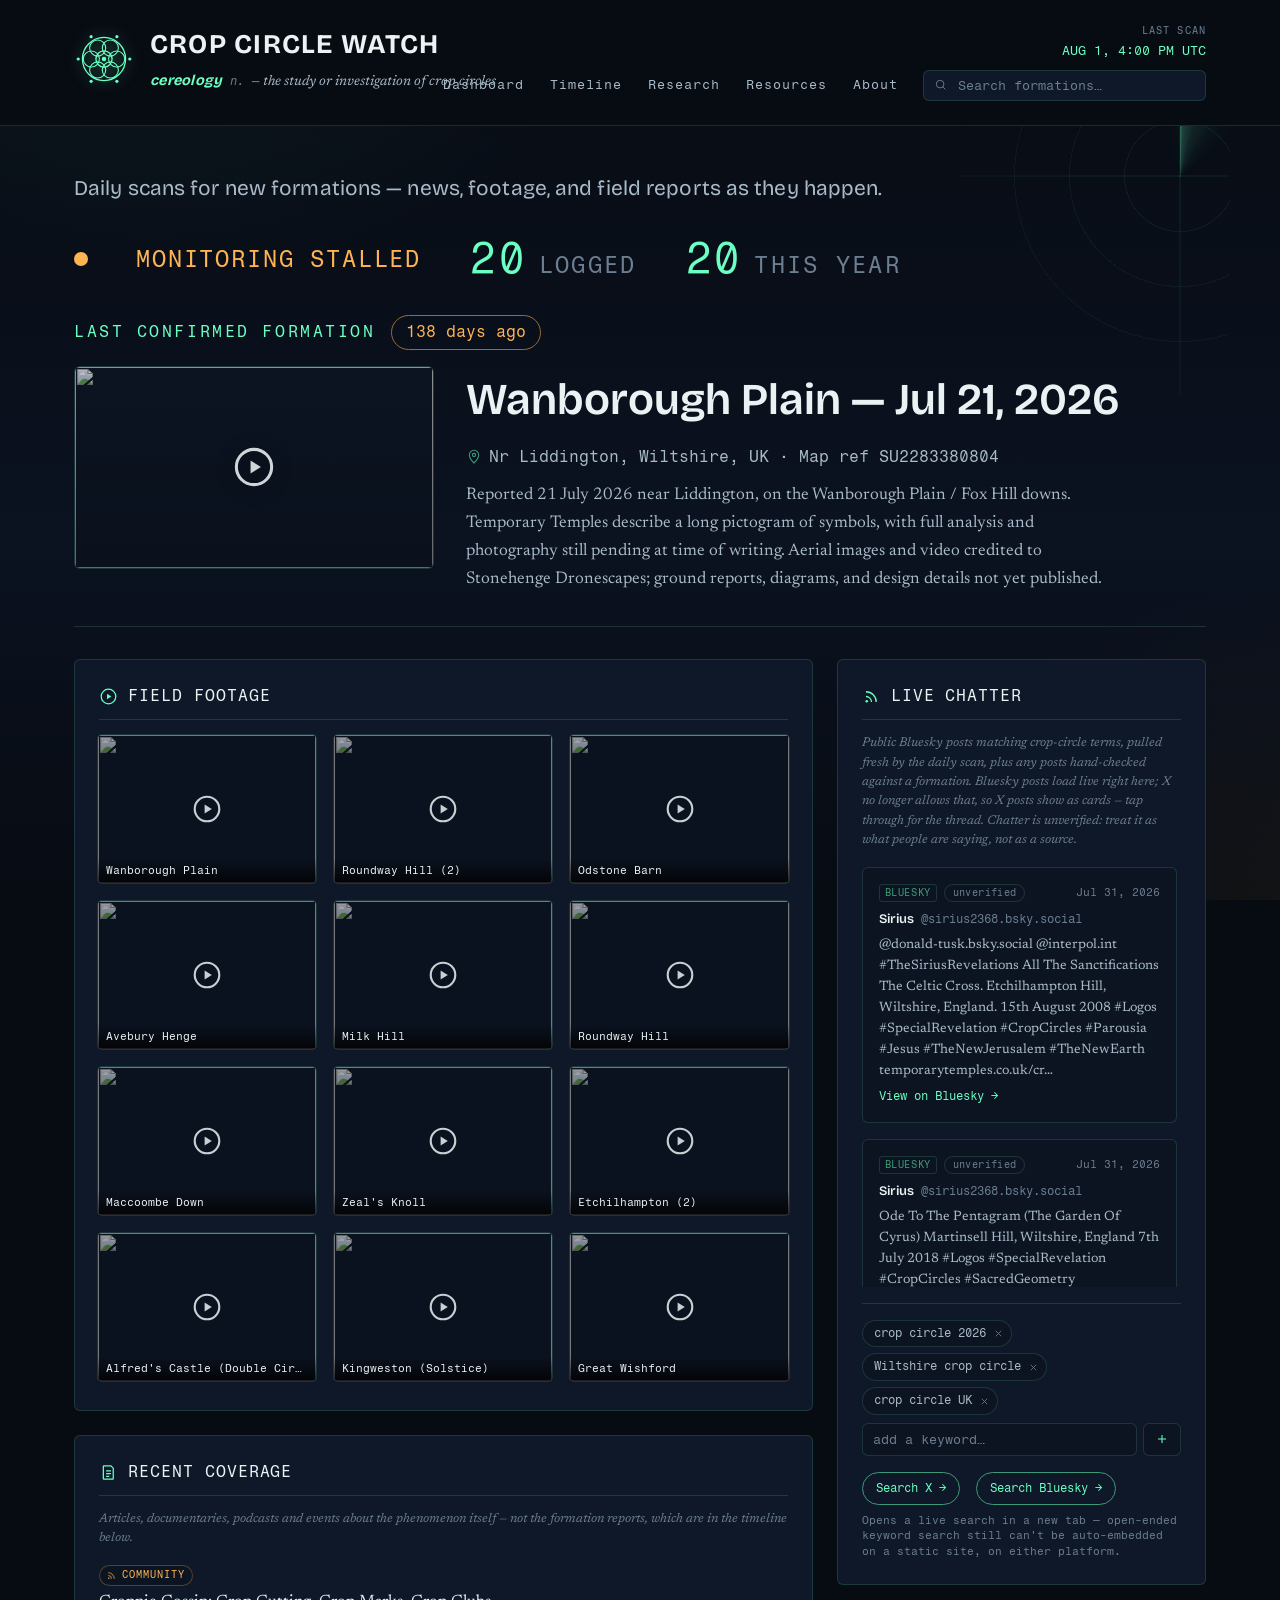
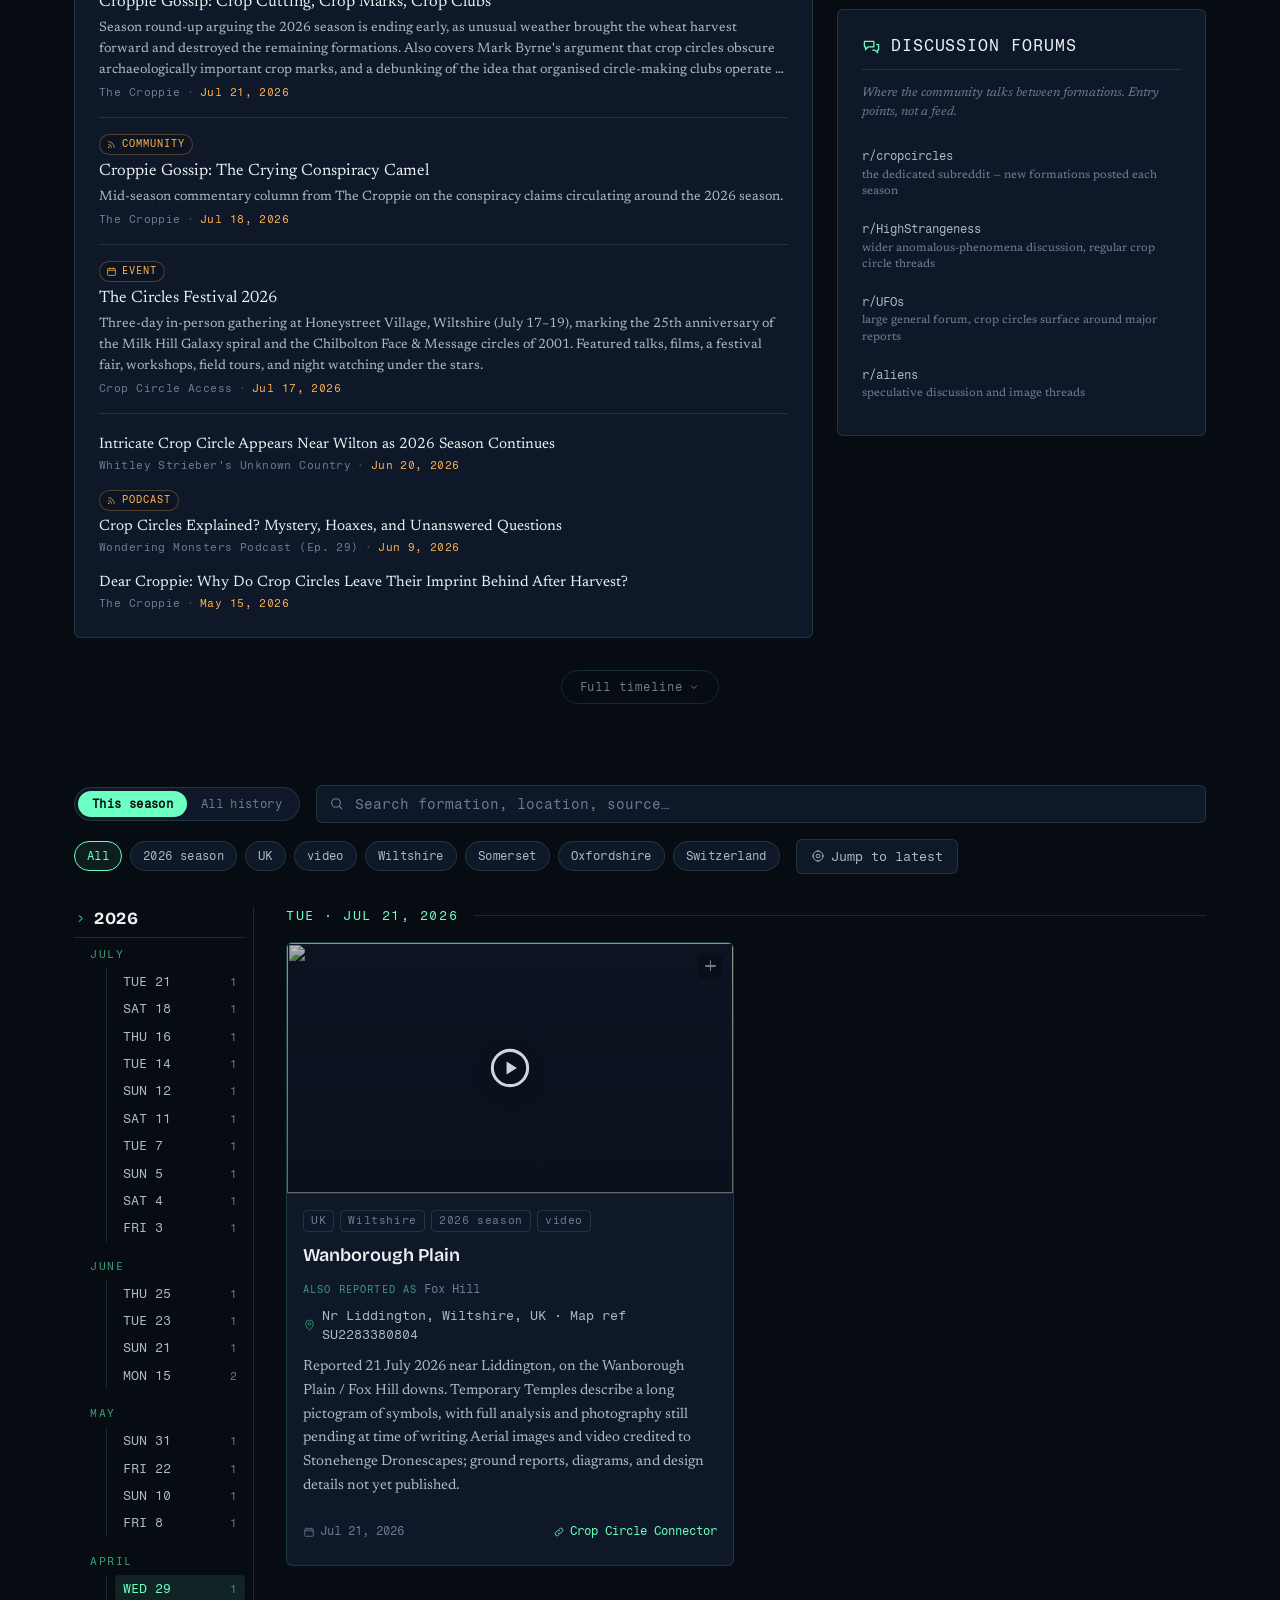
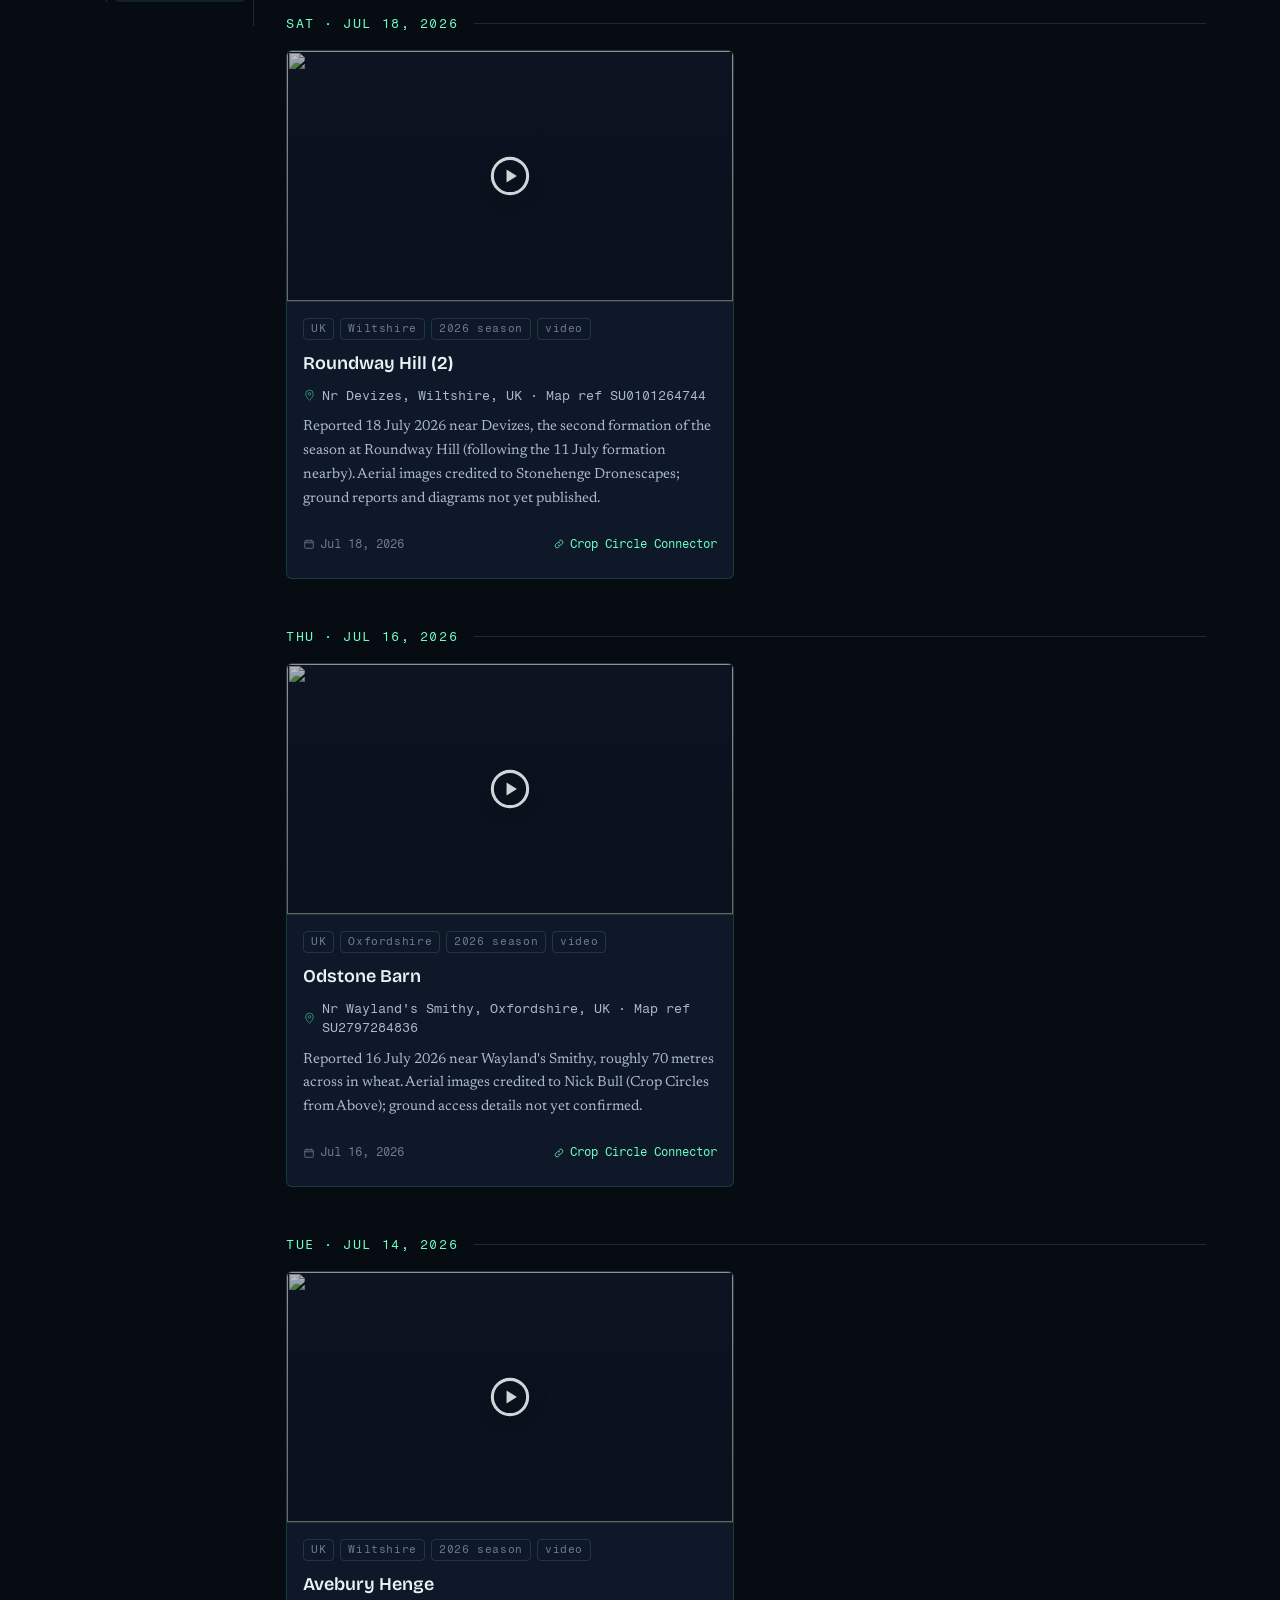
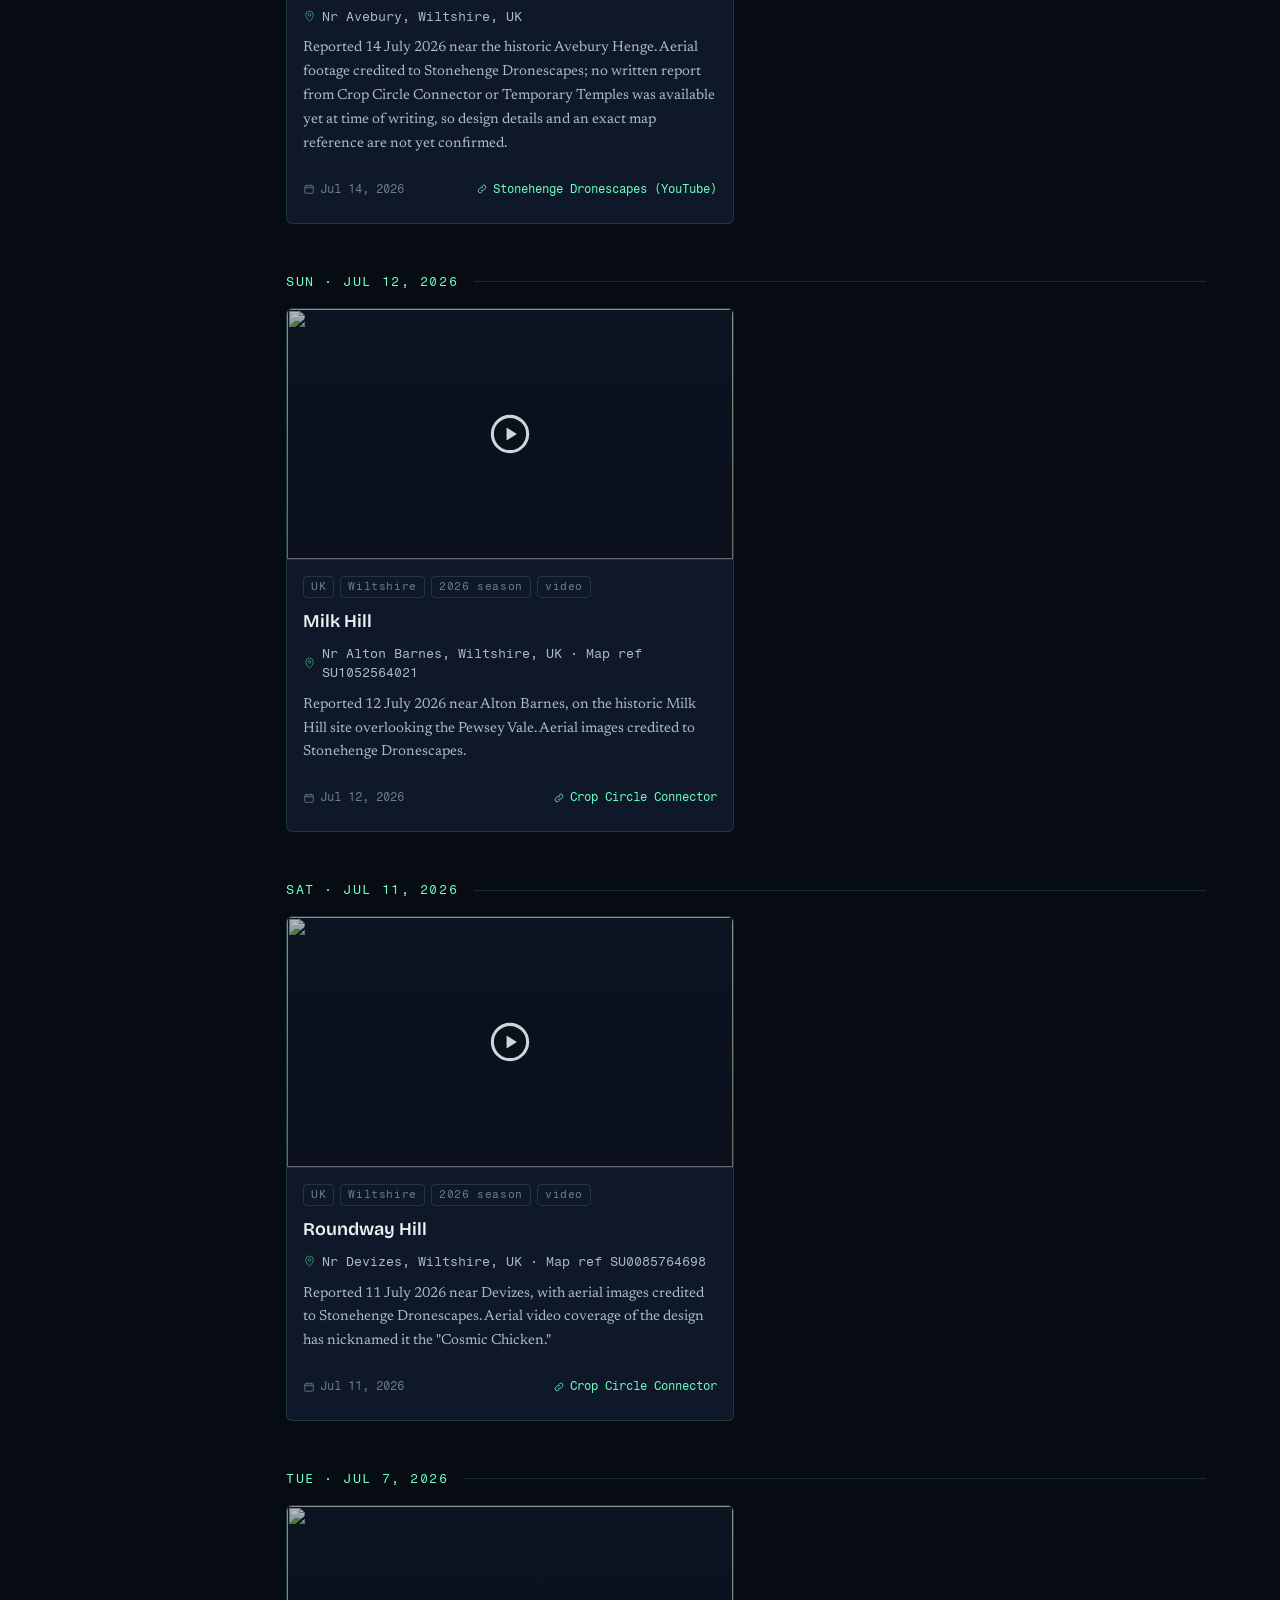
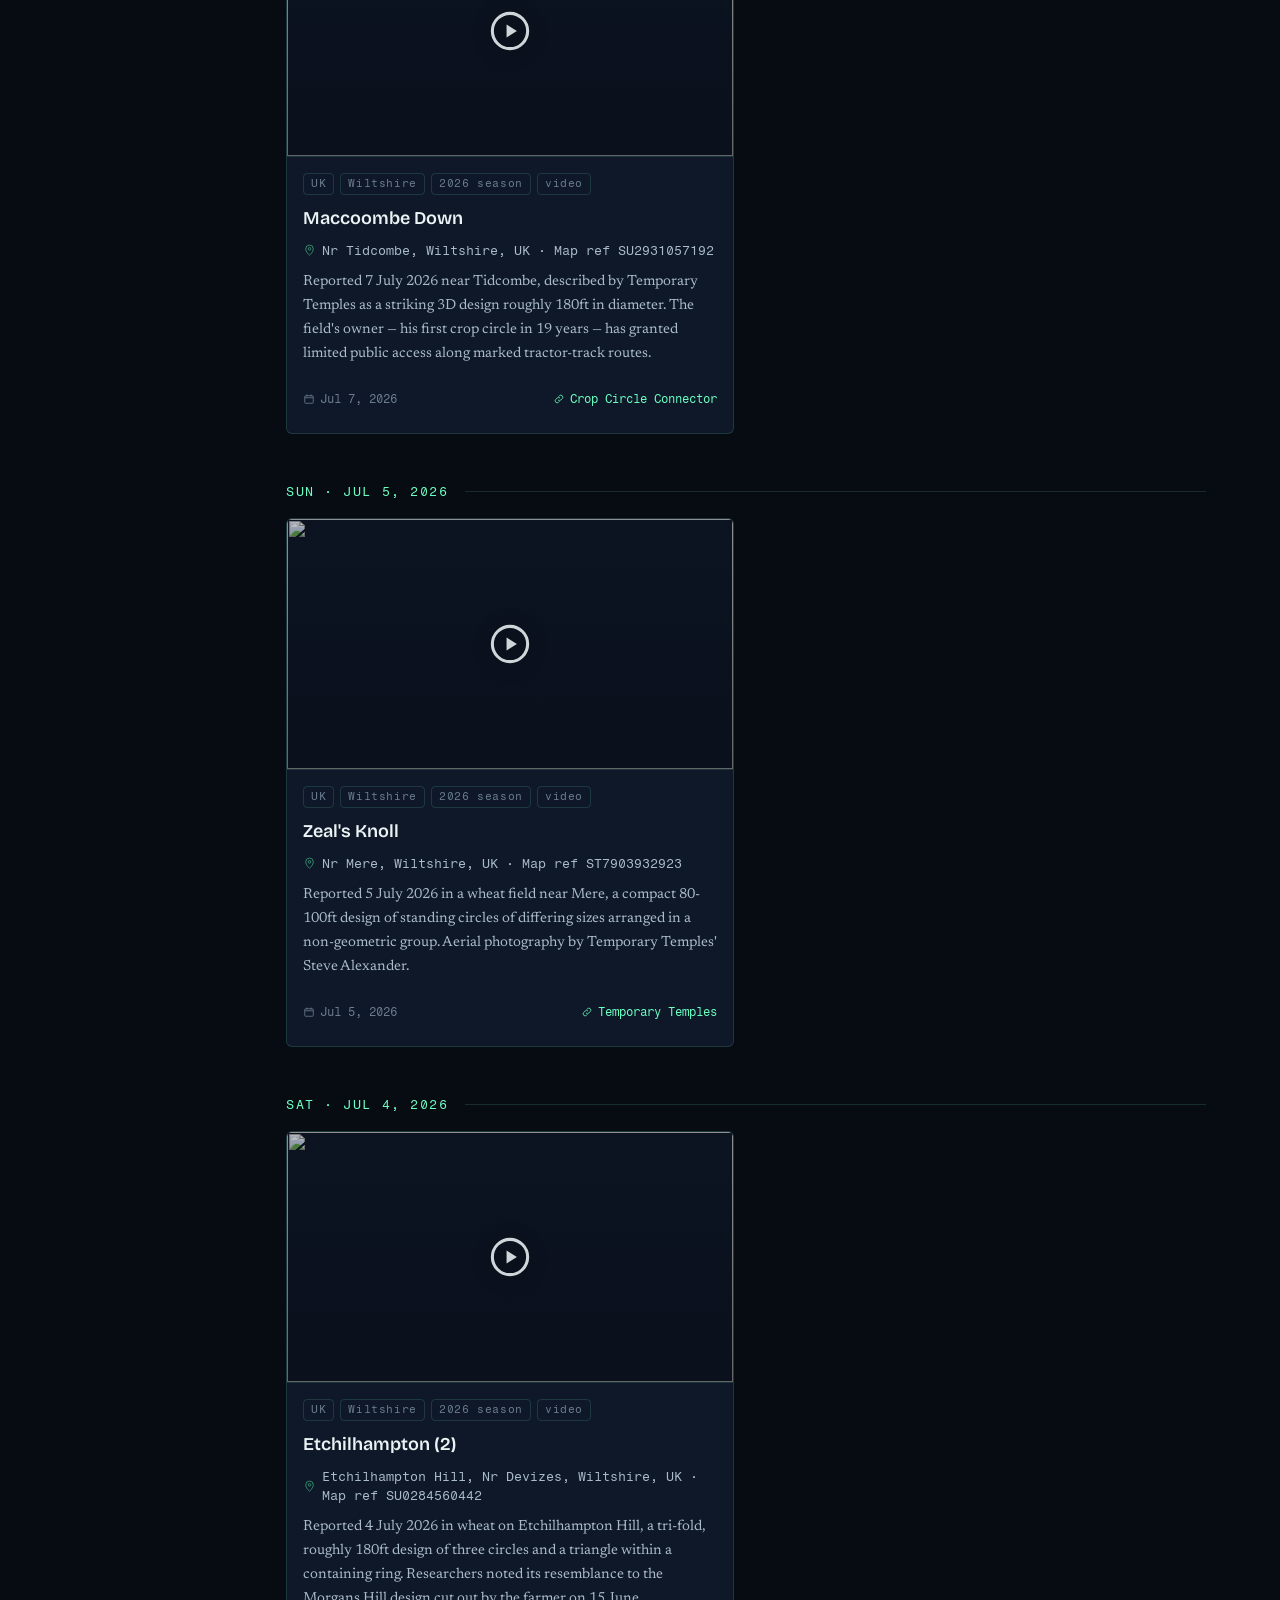
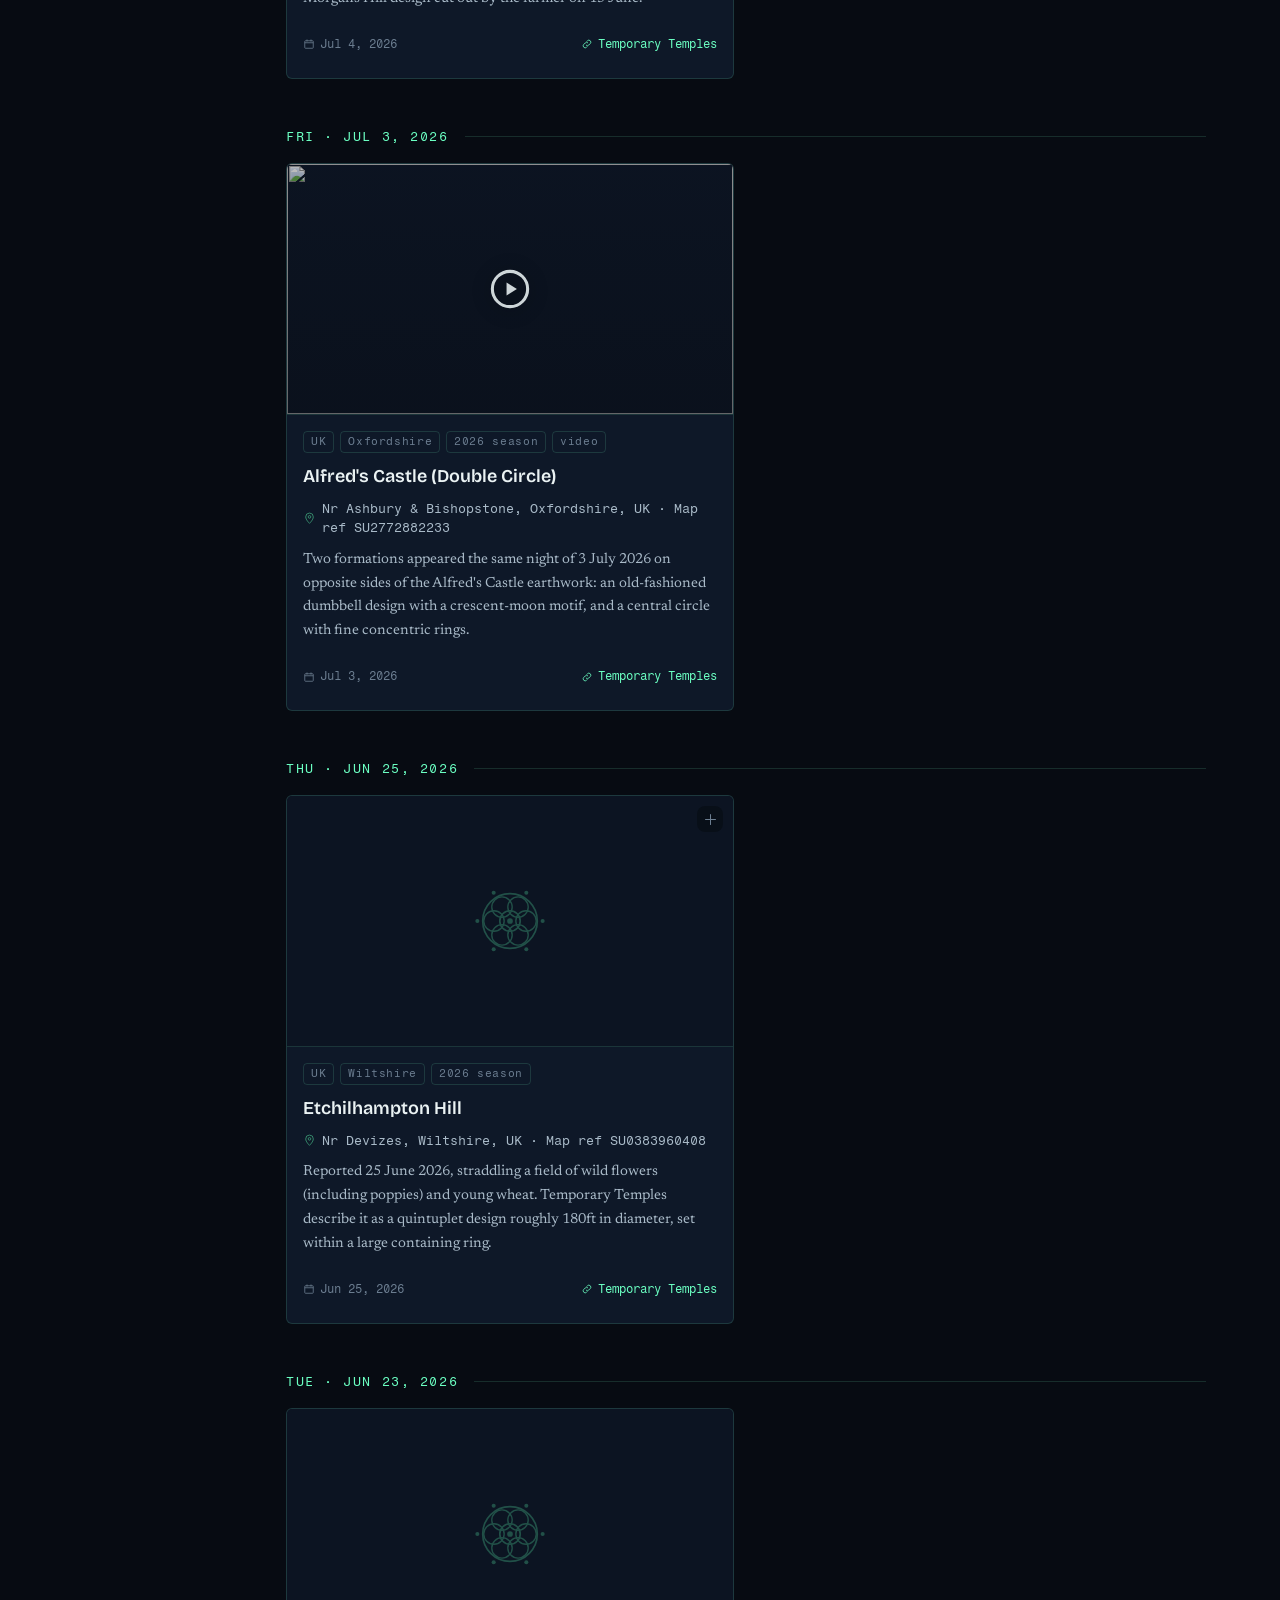
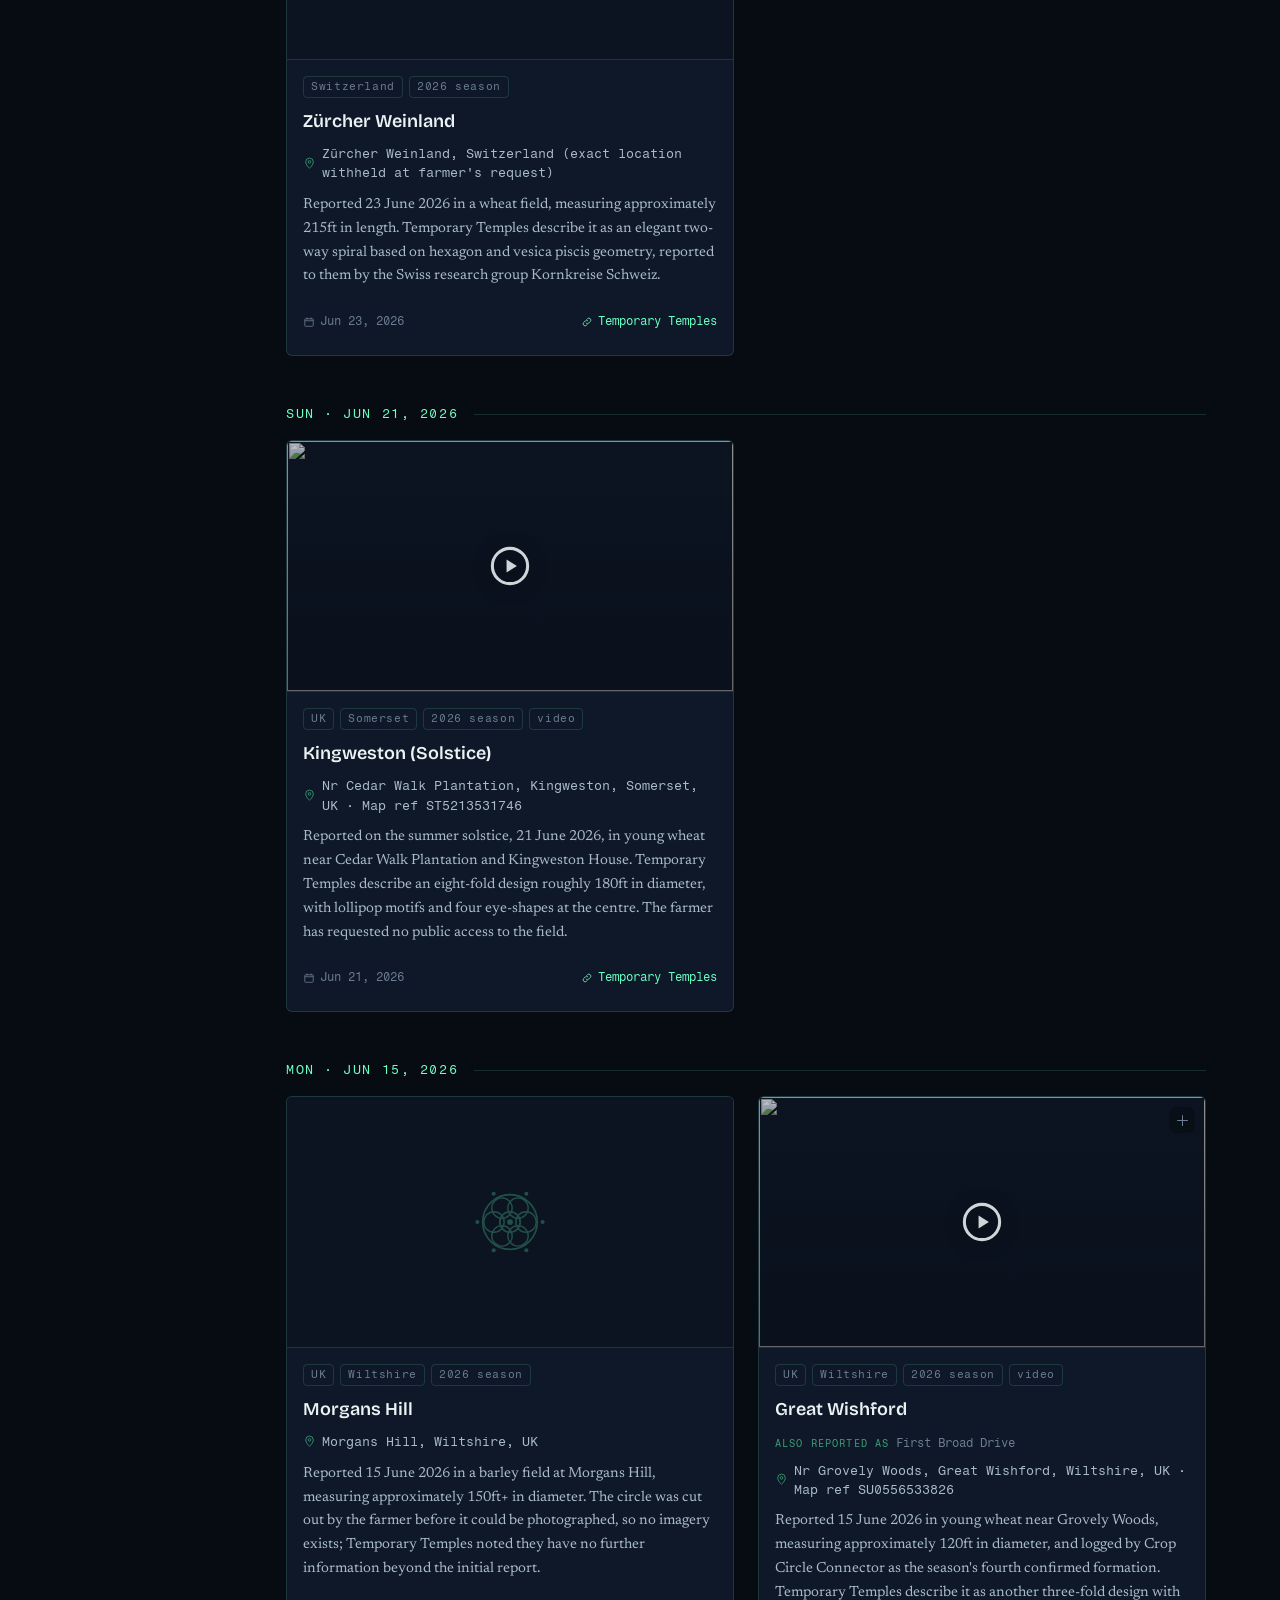
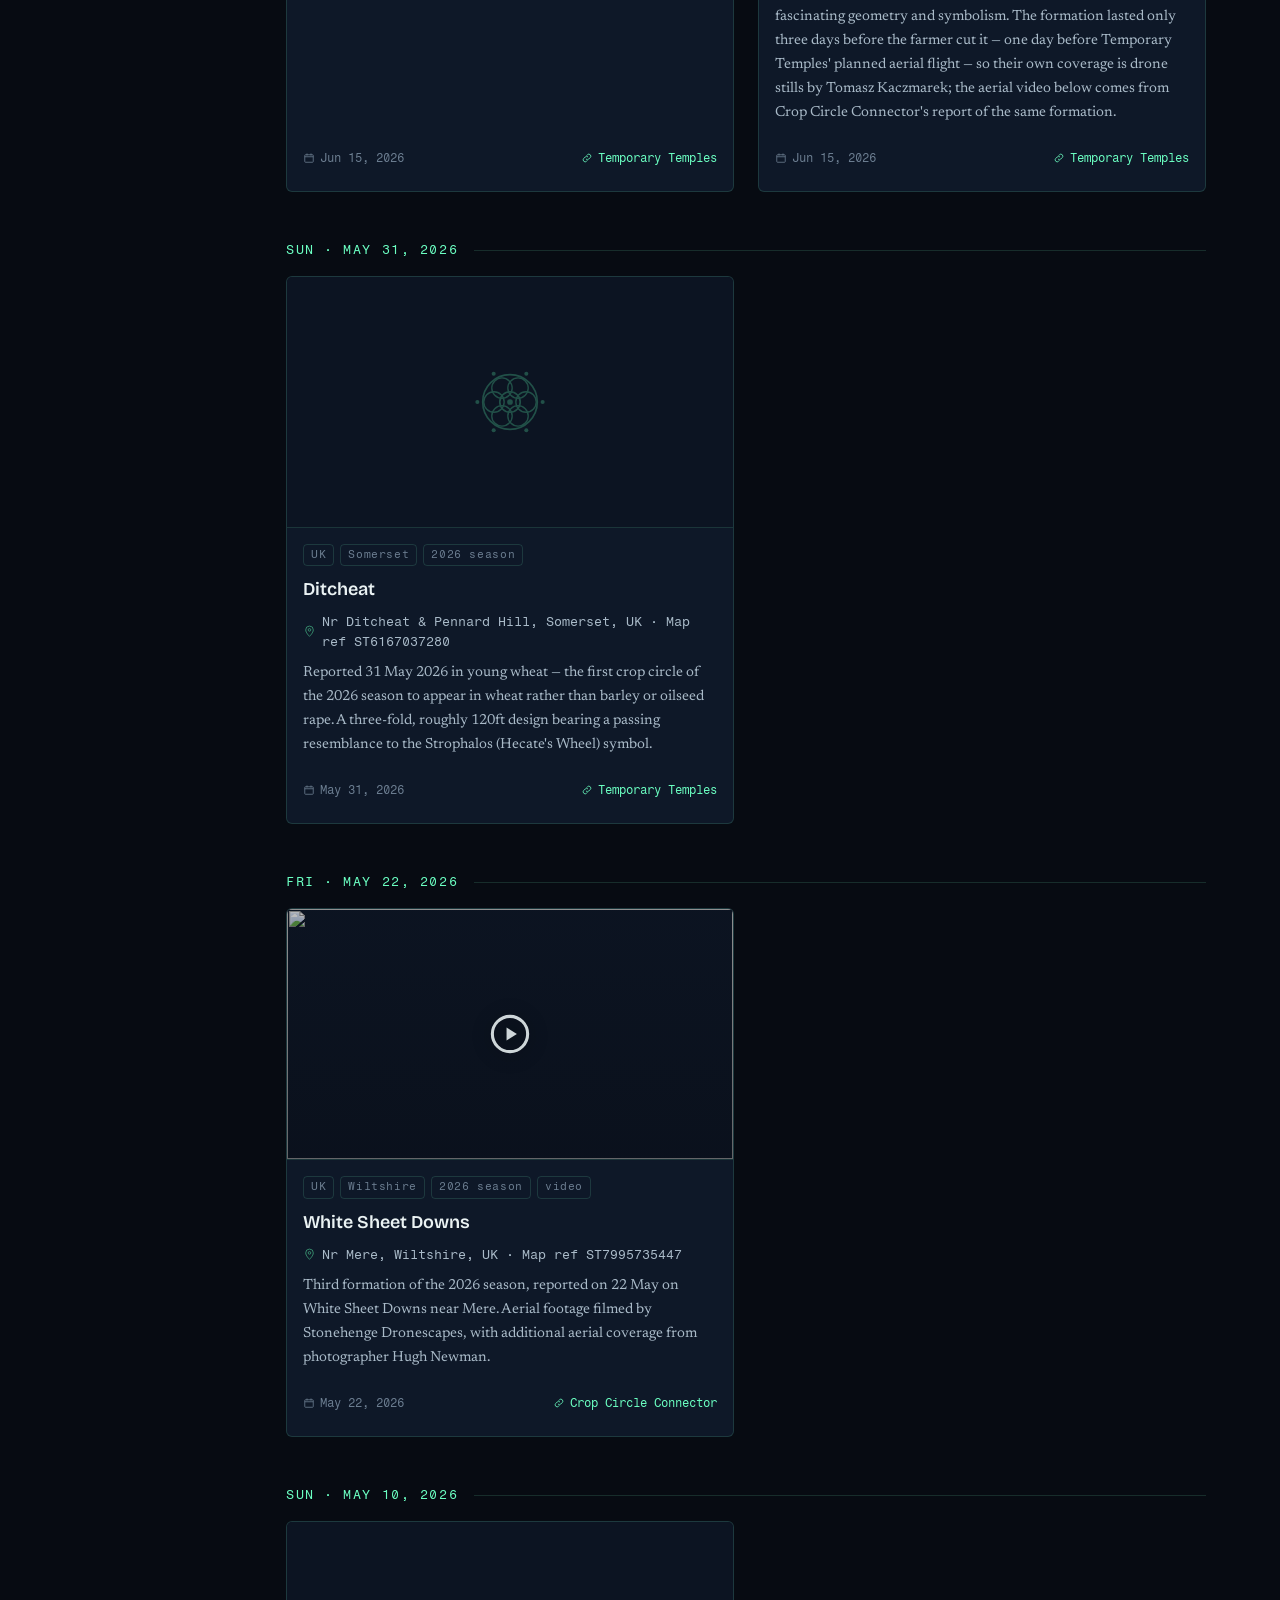
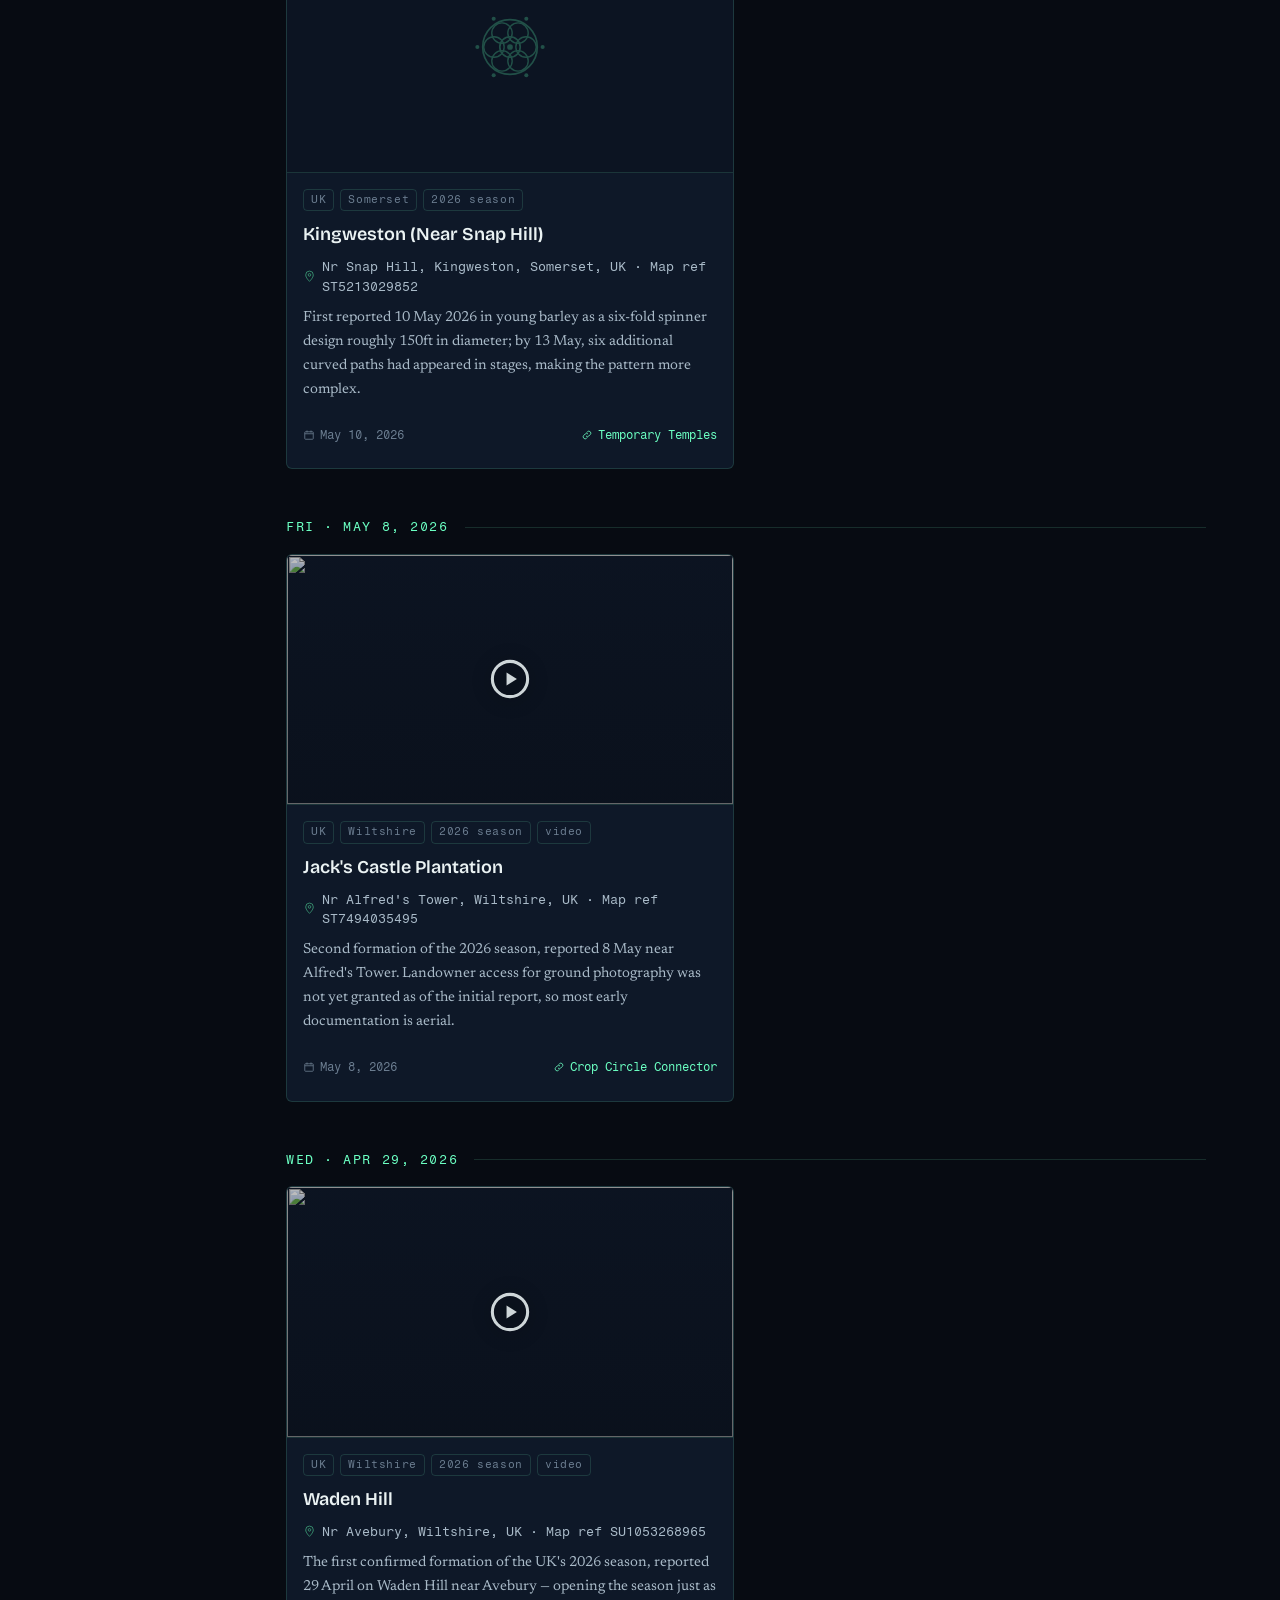
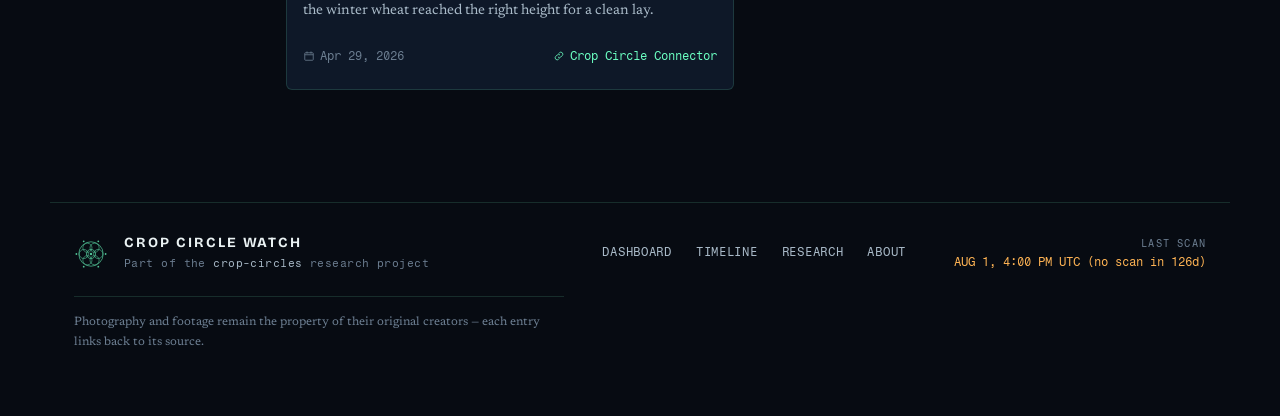
==== commit 10a56e7d: "Scan 2026-08-01: no new formations found" ====
--- a/index.html
+++ b/index.html
@@ -230,17 +230,30 @@
       </div>
     </div>
 
-    <!-- Four peer widgets in a 2x2 grid. Recent coverage and Discussion forums
-         used to be nested inside Field footage and Live chatter respectively,
-         which is why neither read as a real section. DOM order sets both the
-         desktop grid placement (left column: footage, coverage / right column:
-         chatter, forums) and the single-column phone stack. -->
+    <!-- Four peer widgets in two columns. They are wrapped in explicit column
+         elements rather than laid out as a 2x2 CSS grid: a grid forces both
+         boxes in a row to share the row's height, and these four have wildly
+         different natural heights (Live chatter runs ~900px, Discussion forums
+         ~370px), so the grid version left two large dead gaps. Flex columns let
+         each box sit directly under the one above it.
+         On phones the columns collapse to `display:contents` and the widgets
+         re-order (see `order` in styles.css) so the stack stays
+         footage → chatter → coverage → forums. -->
     <div class="widget-grid">
+     <div class="widget-col widget-col--main">
       <section class="widget widget-footage" aria-labelledby="videoHeading">
         <h2 id="videoHeading"><svg viewBox="0 0 24 24" aria-hidden="true"><use href="#icon-play"/></svg>Field footage</h2>
         <div class="video-strip" id="videoStrip"><!-- populated by app.js --></div>
       </section>
 
+      <section class="widget widget-news" aria-labelledby="newsHeading">
+        <h2 id="newsHeading"><svg viewBox="0 0 24 24" aria-hidden="true"><use href="#icon-doc"/></svg>Recent coverage</h2>
+        <p class="widget-sub">Articles, documentaries, podcasts and events about the phenomenon itself — not the formation reports, which are in the timeline below.</p>
+        <ul class="news-list" id="newsList"><!-- populated by app.js --></ul>
+      </section>
+     </div>
+
+     <div class="widget-col widget-col--side">
       <section class="widget widget-social" aria-labelledby="socialHeading">
         <h2 id="socialHeading"><svg viewBox="0 0 24 24" aria-hidden="true"><use href="#icon-rss"/></svg>Live chatter</h2>
         <p class="widget-sub">Public Bluesky posts matching crop-circle terms, pulled fresh by the daily scan, plus any posts hand-checked against a formation. Bluesky posts load live right here; X no longer allows that, so X posts show as cards — tap through for the thread. Chatter is unverified: treat it as what people are saying, not as a source.</p>
@@ -259,12 +272,6 @@
         </div>
       </section>
 
-      <section class="widget widget-news" aria-labelledby="newsHeading">
-        <h2 id="newsHeading"><svg viewBox="0 0 24 24" aria-hidden="true"><use href="#icon-doc"/></svg>Recent coverage</h2>
-        <p class="widget-sub">Articles, documentaries, podcasts and events about the phenomenon itself — not the formation reports, which are in the timeline below.</p>
-        <ul class="news-list" id="newsList"><!-- populated by app.js --></ul>
-      </section>
-
       <!-- Standing Reddit venues. Static links by necessity: Reddit's JSON
            endpoints aren't CORS-readable from a static origin. -->
       <section class="widget widget-forums" aria-labelledby="forumsHeading">
@@ -272,6 +279,7 @@
         <p class="widget-sub">Where the community talks between formations. Entry points, not a feed.</p>
         <div class="reddit-links" id="redditForums"><!-- populated by app.js --></div>
       </section>
+     </div>
     </div>
 
     <button class="scroll-cue" id="scrollCue" type="button">
--- a/styles.css
+++ b/styles.css
@@ -652,25 +652,33 @@
 /* Widgets: news / video / social                                        */
 /* ---------------------------------------------------------------------- */
 
-/* 2x2. Four peer widgets, placed by DOM order:
-     row 1  Field footage (wide)  |  Live chatter (narrow)
-     row 2  Recent coverage       |  Discussion forums
-   `align-items:start` matters — without it every box stretches to its row's
-   tallest, and Discussion forums (four links) would inflate to match Recent
-   coverage. Each box sizes to its own content instead. */
+/* Two columns of stacked widgets:
+     main (2fr)  Field footage    →  Recent coverage
+     side (1fr)  Live chatter     →  Discussion forums
+
+   This used to be a 2x2 CSS grid, which was the wrong tool: grid rows force
+   both boxes in a row to start at the same y, so the shorter box in each row
+   left a hole underneath it. Live chatter runs ~890px against Field footage's
+   ~730px, and Recent coverage ~760px against Discussion forums' ~375px — two
+   dead gaps of 150px and 390px. Flex columns stack each box directly under the
+   one above it, so the whole block closes up. */
 .widget-grid{
-  display:grid; grid-template-columns:2fr 1fr; gap:var(--s-4);
+  display:flex; gap:var(--s-4);
   margin-bottom:var(--s-5);
-  align-items:start;
-}
-
-/* Grid items default to min-width:auto, so a `1fr` track can never shrink below
-   its widest item's min-content. The Bluesky embed iframe inside Live chatter
-   has a large intrinsic minimum, which dragged the single-column track out to
-   446px inside a 343px container on a phone — every widget then matched the
-   track and overflowed the viewport. (Pre-dates the 2x2 split; the same item
-   was in this grid before.) min-width:0 lets the track honour the container. */
-.widget-grid > .widget{ min-width:0; }
+  align-items:flex-start;
+}
+.widget-col{
+  display:flex; flex-direction:column; gap:var(--s-4);
+  /* Flex items default to min-width:auto, so a track can never shrink below its
+     widest item's min-content. The Bluesky embed iframe inside Live chatter has
+     a large intrinsic minimum, which dragged the column out past its share and
+     overflowed the viewport on a phone. min-width:0 lets it honour the flex
+     basis instead. */
+  min-width:0;
+}
+.widget-col--main{ flex:2 1 0; }
+.widget-col--side{ flex:1 1 0; }
+.widget-col > .widget{ min-width:0; }
 
 .widget{
   background:var(--panel);
@@ -681,7 +689,7 @@
   min-height:0;
 }
 
-/* Field footage — the primary widget, top-left of the grid. */
+/* Field footage — the primary widget, top of the main column. */
 .widget-footage{
   min-height:420px;
 }
@@ -691,19 +699,24 @@
    it reads as a deliberate panel rather than an offcut sitting under Live
    chatter. */
 .widget-forums{
-  min-height:260px;
-}
-
+  min-height:240px;
+}
+
+/* Widget headings. Deliberately larger than the site's other mono chrome — at
+   11.5px these read as captions and the four boxes looked like one undivided
+   field of content. They are the only labels telling you what each box is, so
+   they carry a rule and a bright accent icon and sit at display scale. */
 .widget h2{
-  display:flex; align-items:center; gap:8px;
-  font-family:var(--font-mono); font-size:11.5px; letter-spacing:0.1em; text-transform:uppercase;
-  color:var(--text-1); margin:0 0 var(--s-3); font-weight:400;
-}
-.widget h2 svg{ width:14px; height:14px; color:var(--accent-dim); flex-shrink:0; }
+  display:flex; align-items:center; gap:10px;
+  font-family:var(--font-mono); font-size:16px; letter-spacing:0.06em; text-transform:uppercase;
+  color:var(--text-0); margin:0 0 var(--s-3); padding-bottom:10px; font-weight:400;
+  border-bottom:1px solid var(--border);
+}
+.widget h2 svg{ width:19px; height:19px; color:var(--accent); flex-shrink:0; }
 
 .widget-sub{
   font-family:var(--font-body); font-style:italic; font-size:12.5px;
-  color:var(--text-2); margin:-4px 0 var(--s-3); line-height:1.55;
+  color:var(--text-2); margin:-2px 0 var(--s-3); line-height:1.55;
 }
 
 .news-list{ list-style:none; margin:0; padding:0; display:flex; flex-direction:column; gap:var(--s-3); }
@@ -711,7 +724,17 @@
 .news-item a:hover{ text-decoration:none; }
 .news-item a:hover .news-title{ color:var(--accent); }
 .news-title{ font-family:var(--font-body); font-size:15px; color:var(--text-0); line-height:1.4; }
-.news-meta{ font-family:var(--font-mono); font-size:10.5px; color:var(--text-2); letter-spacing:0.04em; }
+.news-meta{
+  display:flex; align-items:baseline; flex-wrap:wrap; gap:0 6px;
+  font-family:var(--font-mono); font-size:10.5px; color:var(--text-2); letter-spacing:0.04em;
+}
+.news-meta-sep{ color:var(--text-2); opacity:0.5; }
+/* The date is tinted amber — the one part of the meta line you actually scan
+   for, and previously indistinguishable from the outlet beside it. Amber is
+   already this site's "recency / time" colour (the last-formation chip, the
+   non-article kind badges), so it doesn't introduce a new signal. */
+.news-date{ color:var(--signal); }
+.news-item a:hover .news-date{ color:#ffc87a; }
 
 /* Lead items — the most recent few get a summary paragraph and a little more
    breathing room, so the top of the list reads as reporting rather than a
@@ -1715,14 +1738,24 @@
   .header-controls{ justify-content:flex-start; }
 }
 
-/* One column. Four boxes make a long phone scroll, so the DOM order below the
-   fold matters: footage, chatter, coverage, forums — the two live/most-current
-   panels first, the two reference panels after. Drop the min-heights so no box
-   reserves space it isn't using. */
+/* One column. Four boxes make a long phone scroll, so the order below the fold
+   matters: footage, chatter, coverage, forums — the two live/most-current
+   panels first, the two reference panels after. DOM order is column-major
+   (footage, coverage / chatter, forums), so the column wrappers dissolve with
+   `display:contents` and `order` restores the reading sequence. Drop the
+   min-heights too, so no box reserves space it isn't using. */
 @media (max-width:980px){
-  .widget-grid{ grid-template-columns:1fr; }
-  .widget-footage{ min-height:0; }
-  .widget-forums{ min-height:0; }
+  /* align-items has to flip back to stretch. On the desktop row it keeps the
+     two columns from matching heights; on this single column it is the cross
+     axis, and flex-start would shrink-wrap every box to its own min-content —
+     which blows Live chatter out to the Bluesky iframe's intrinsic 446px
+     inside a 343px viewport. */
+  .widget-grid{ flex-direction:column; align-items:stretch; }
+  .widget-col{ display:contents; }
+  .widget-footage{ min-height:0; order:1; }
+  .widget-social{ order:2; }
+  .widget-news{ order:3; }
+  .widget-forums{ min-height:0; order:4; }
 }
 
 @media (max-width:860px){
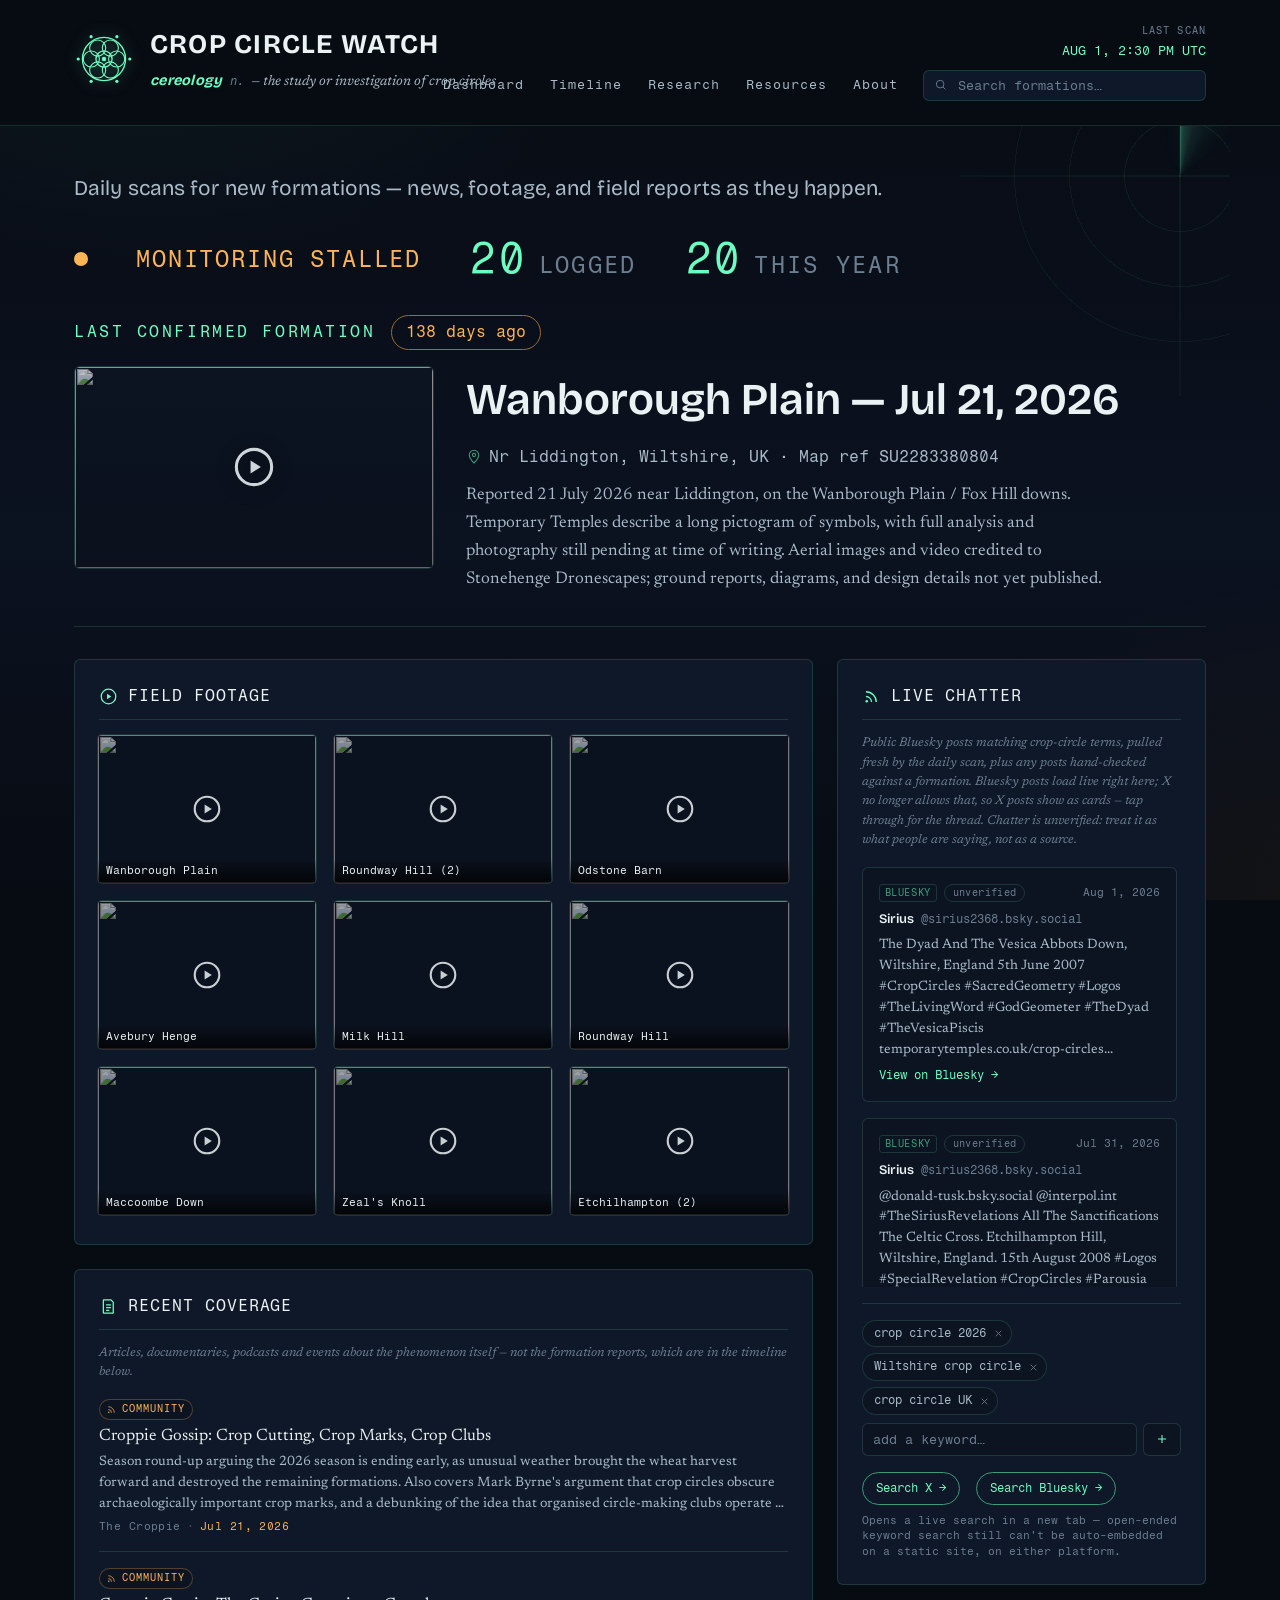
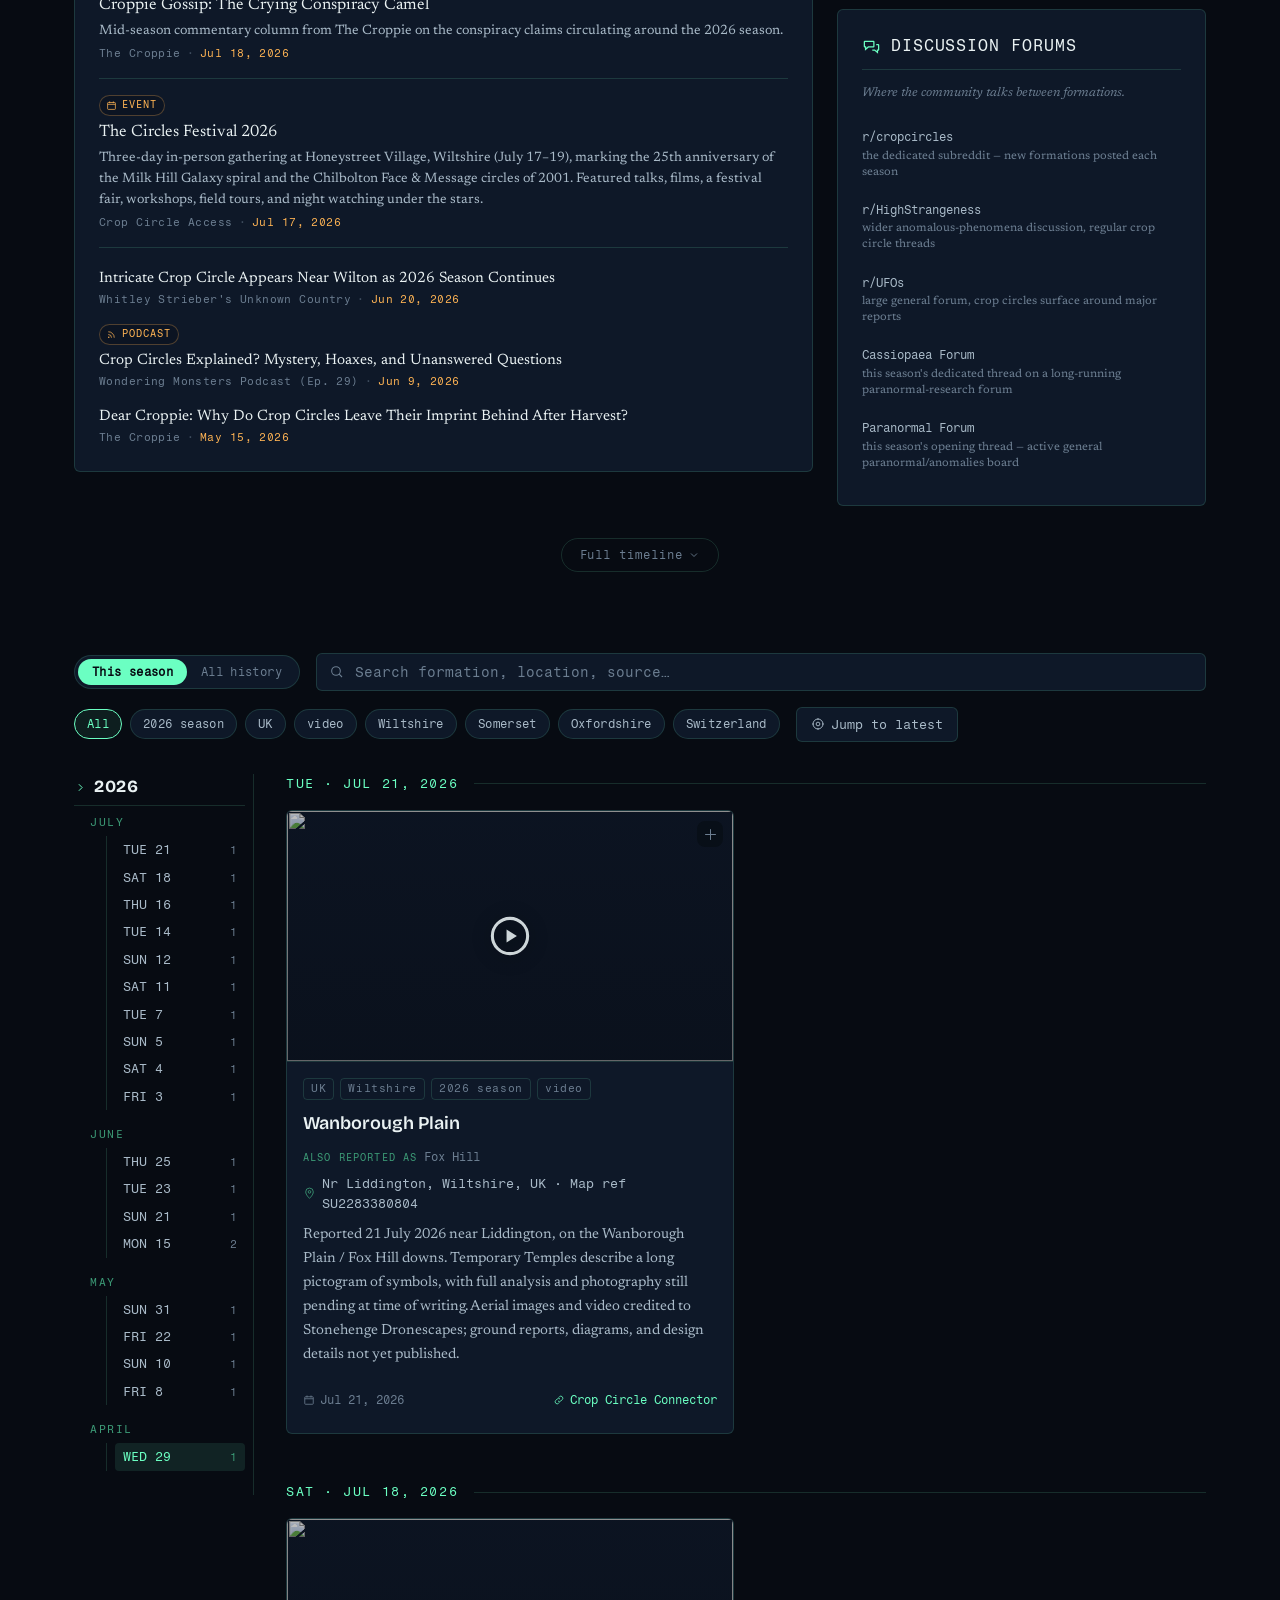
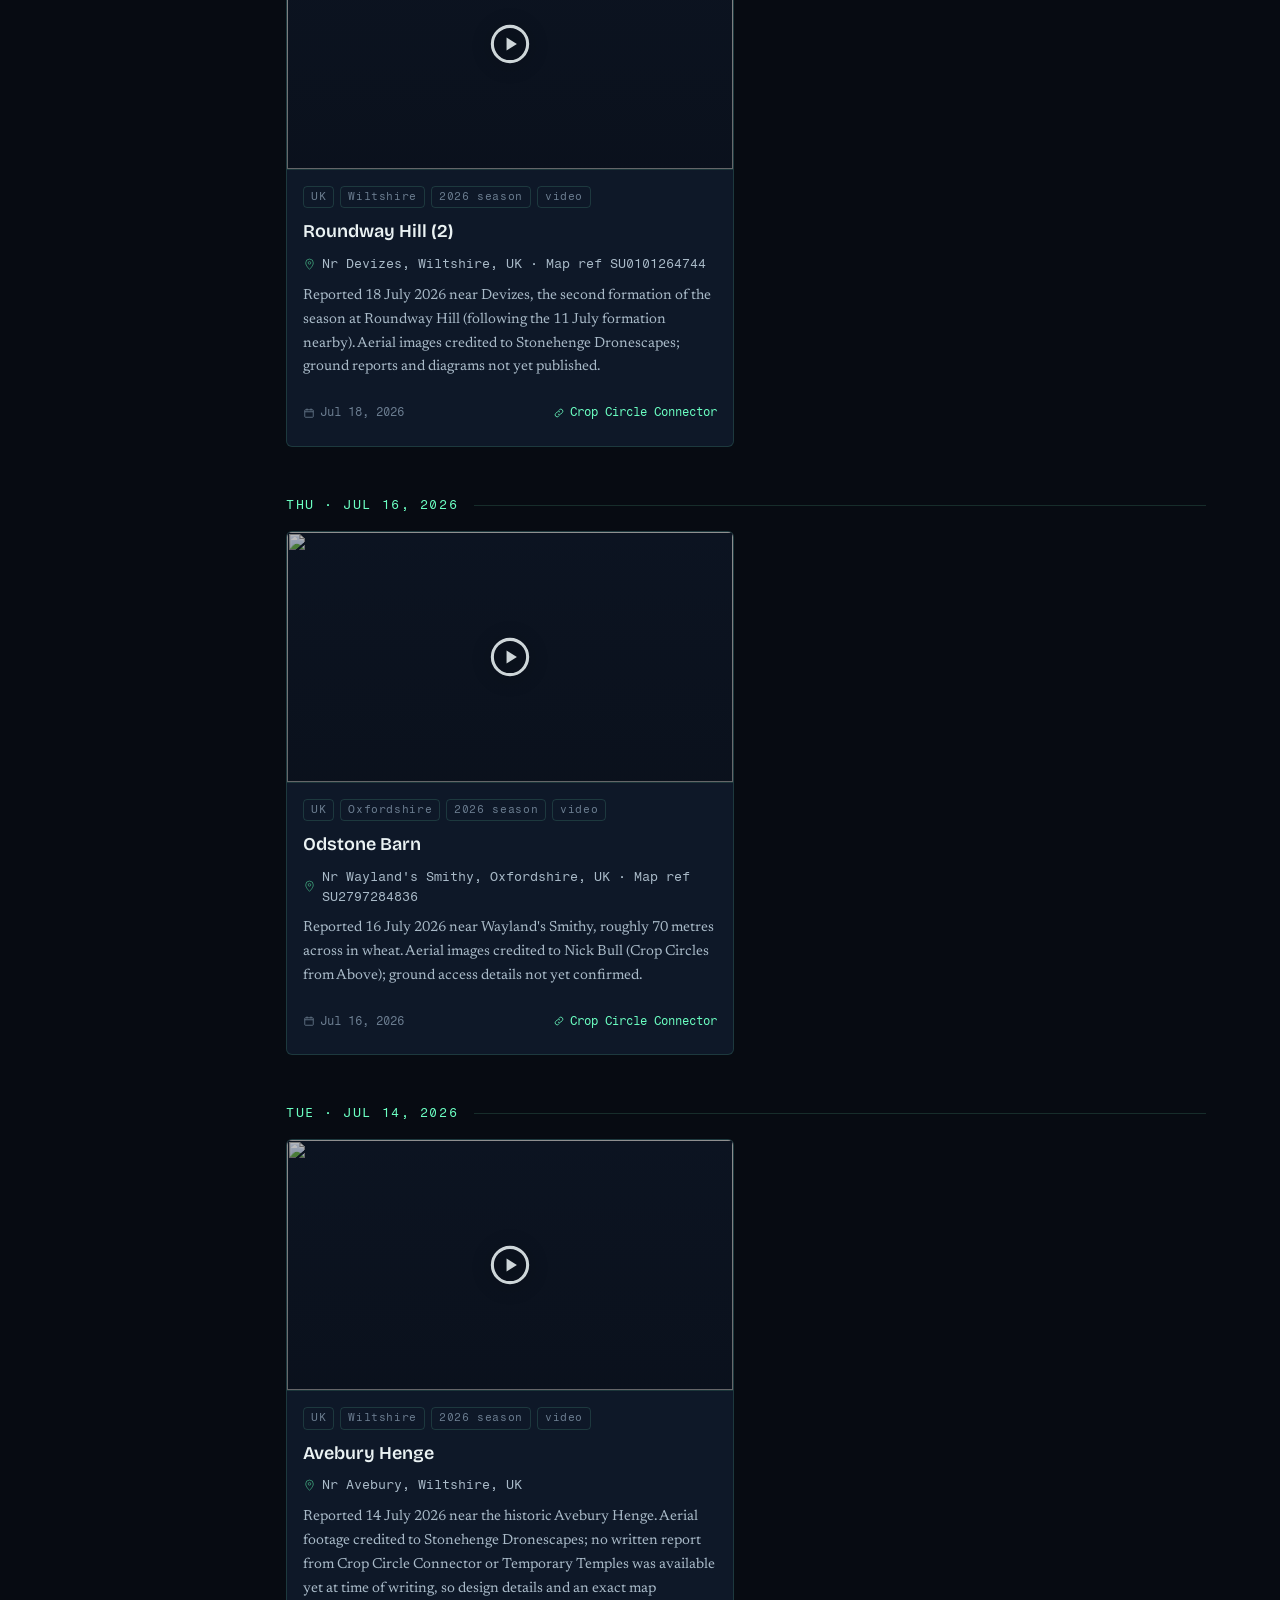
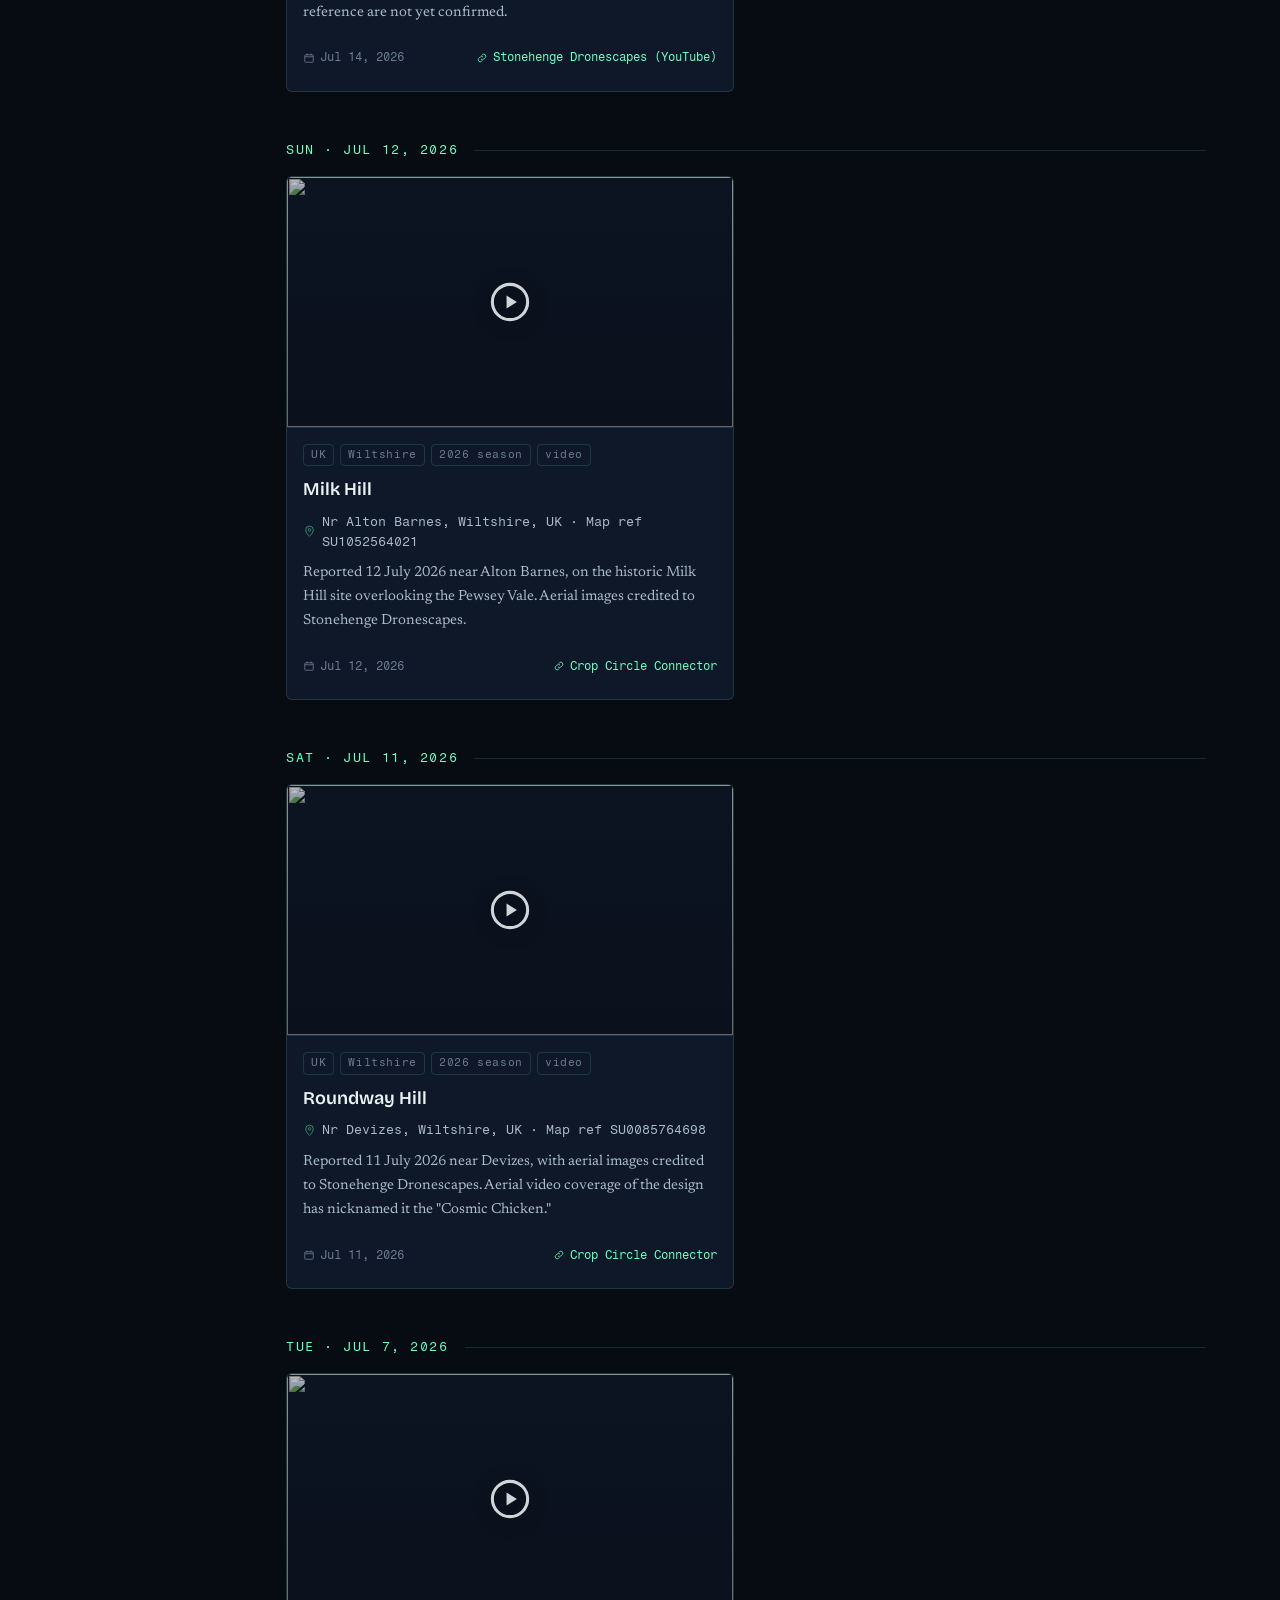
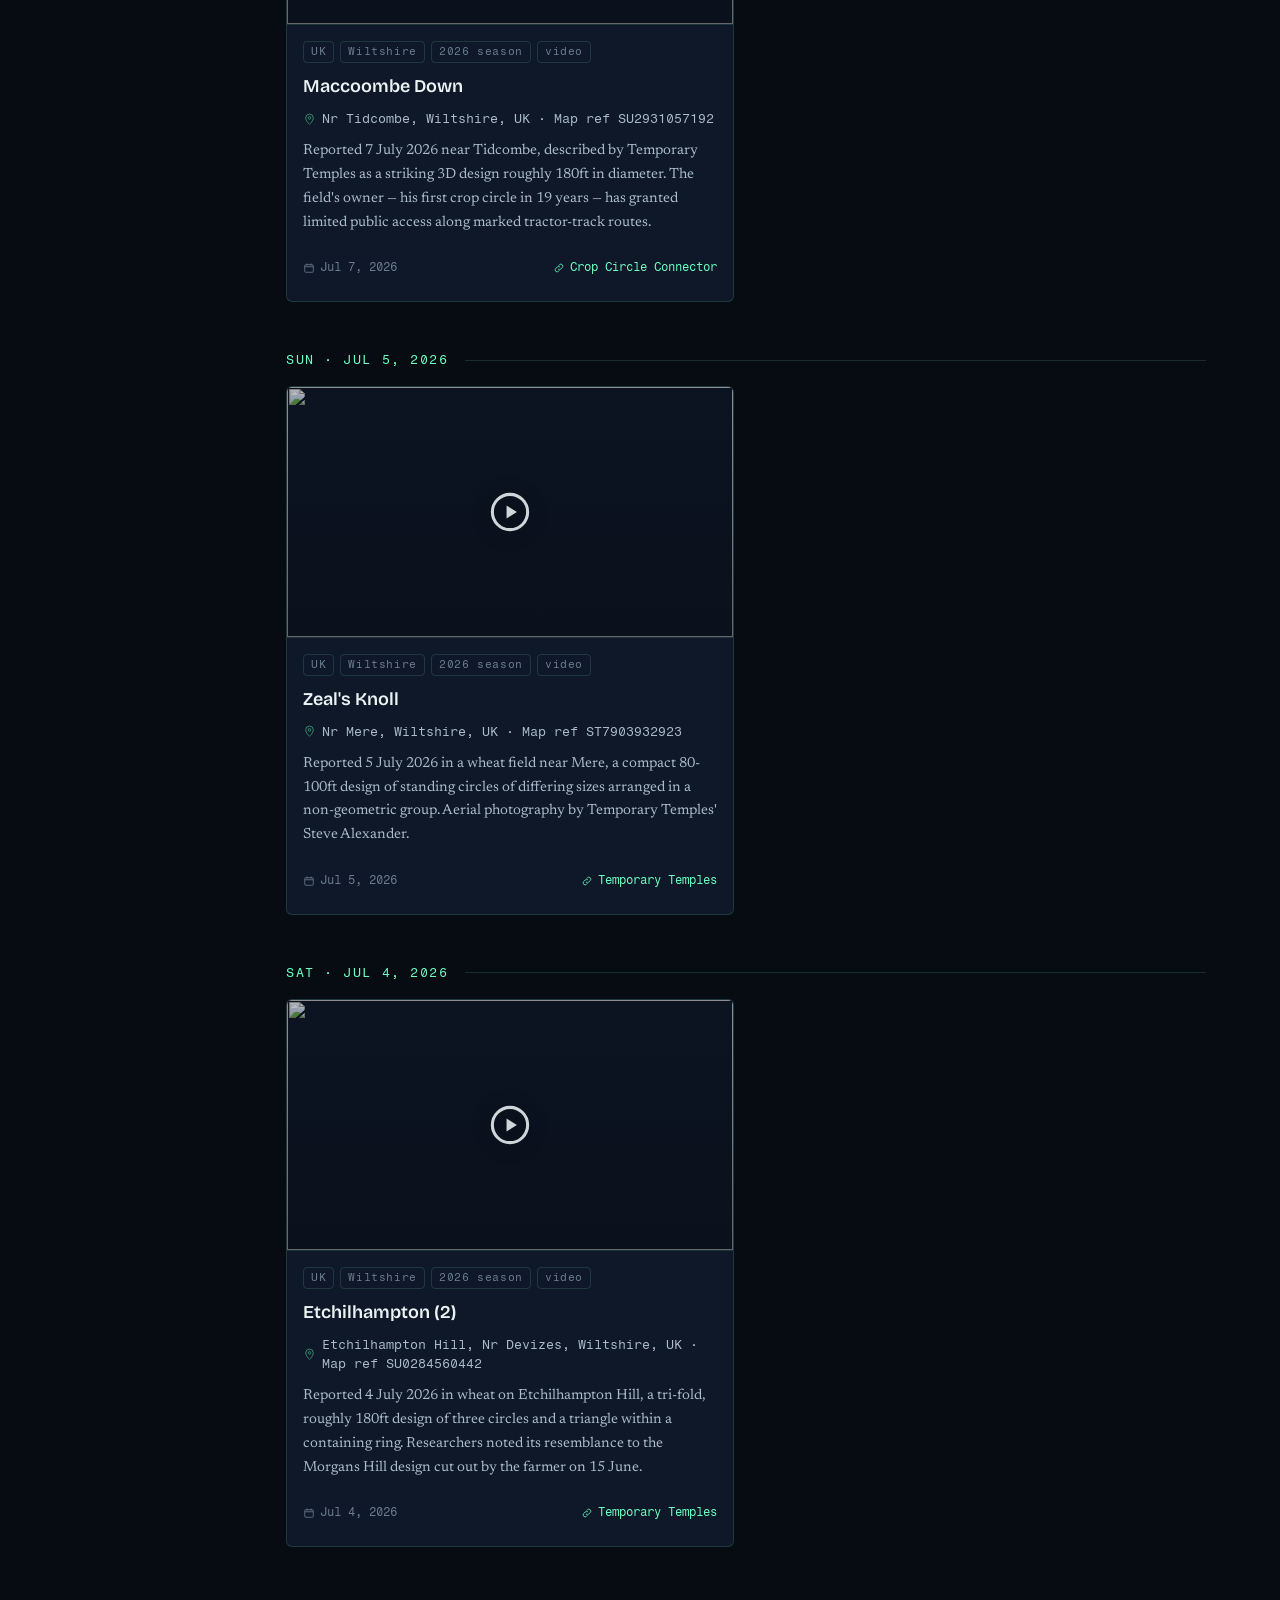
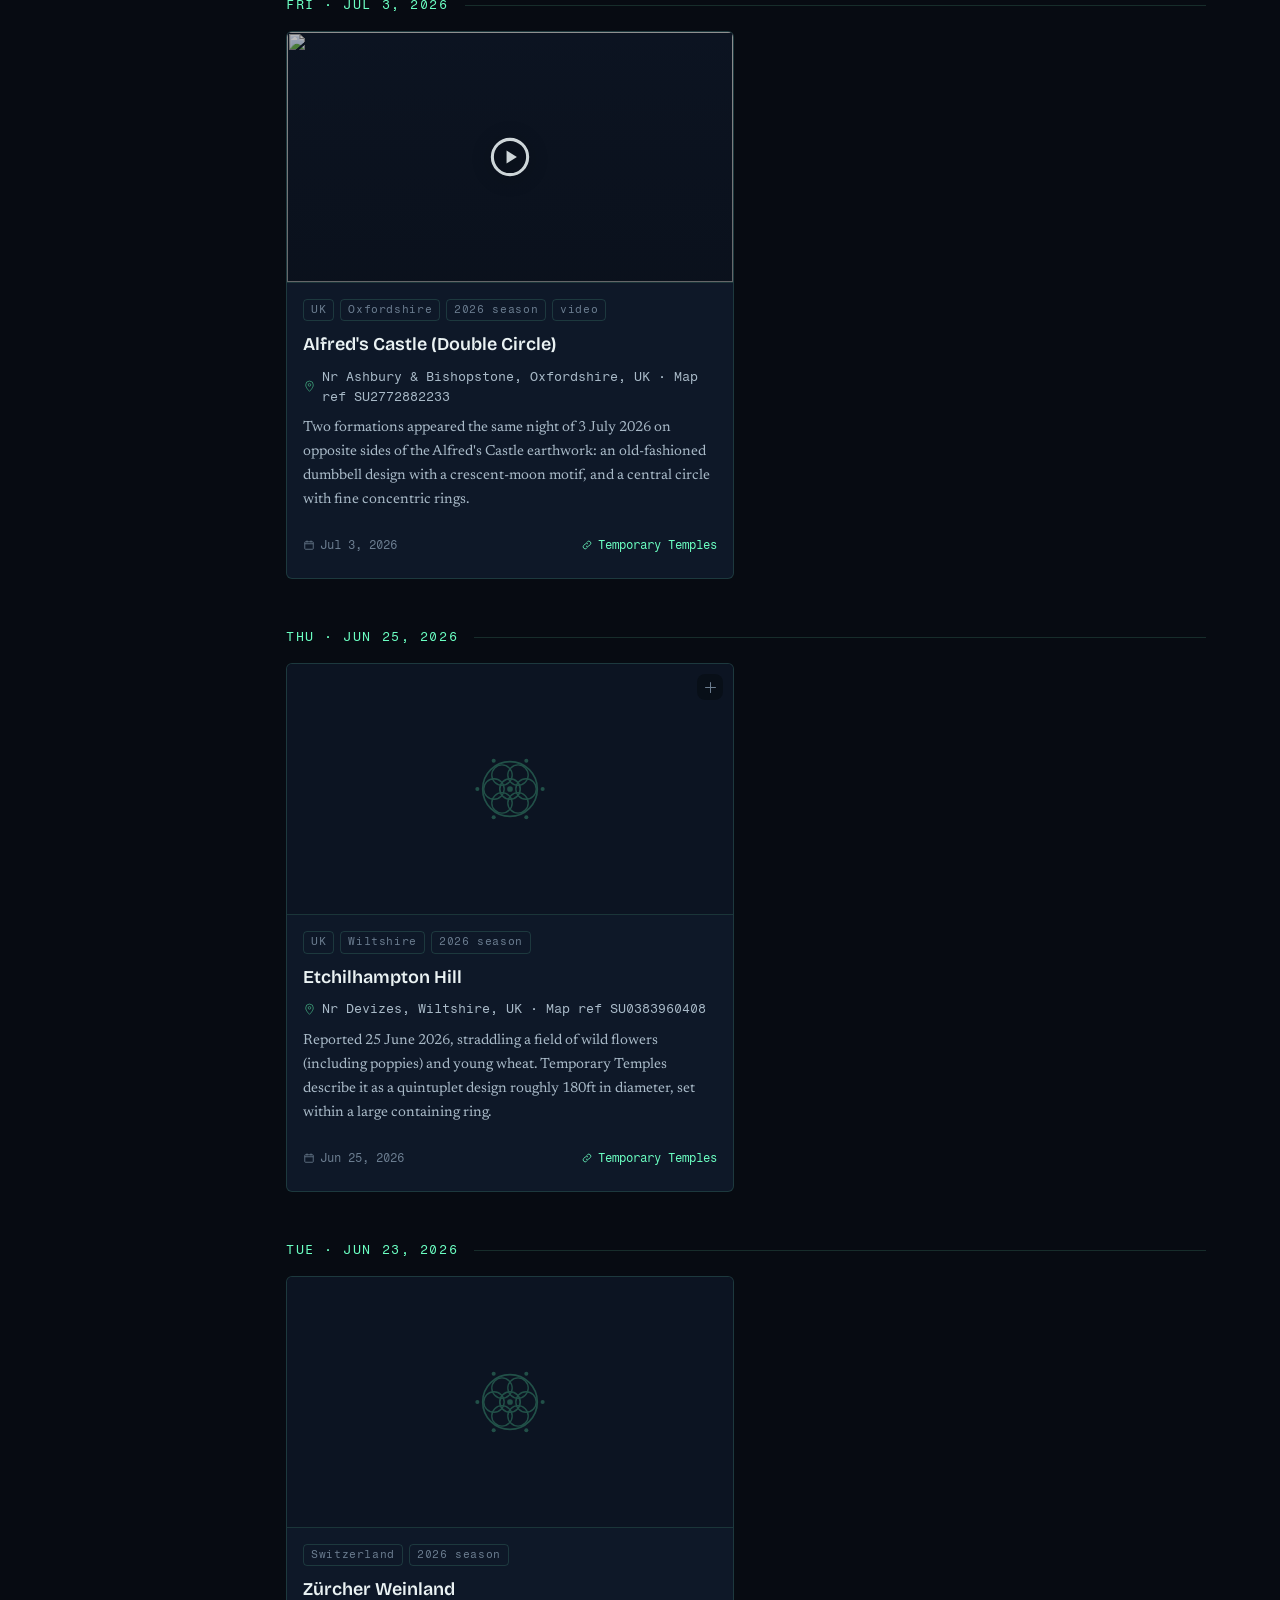
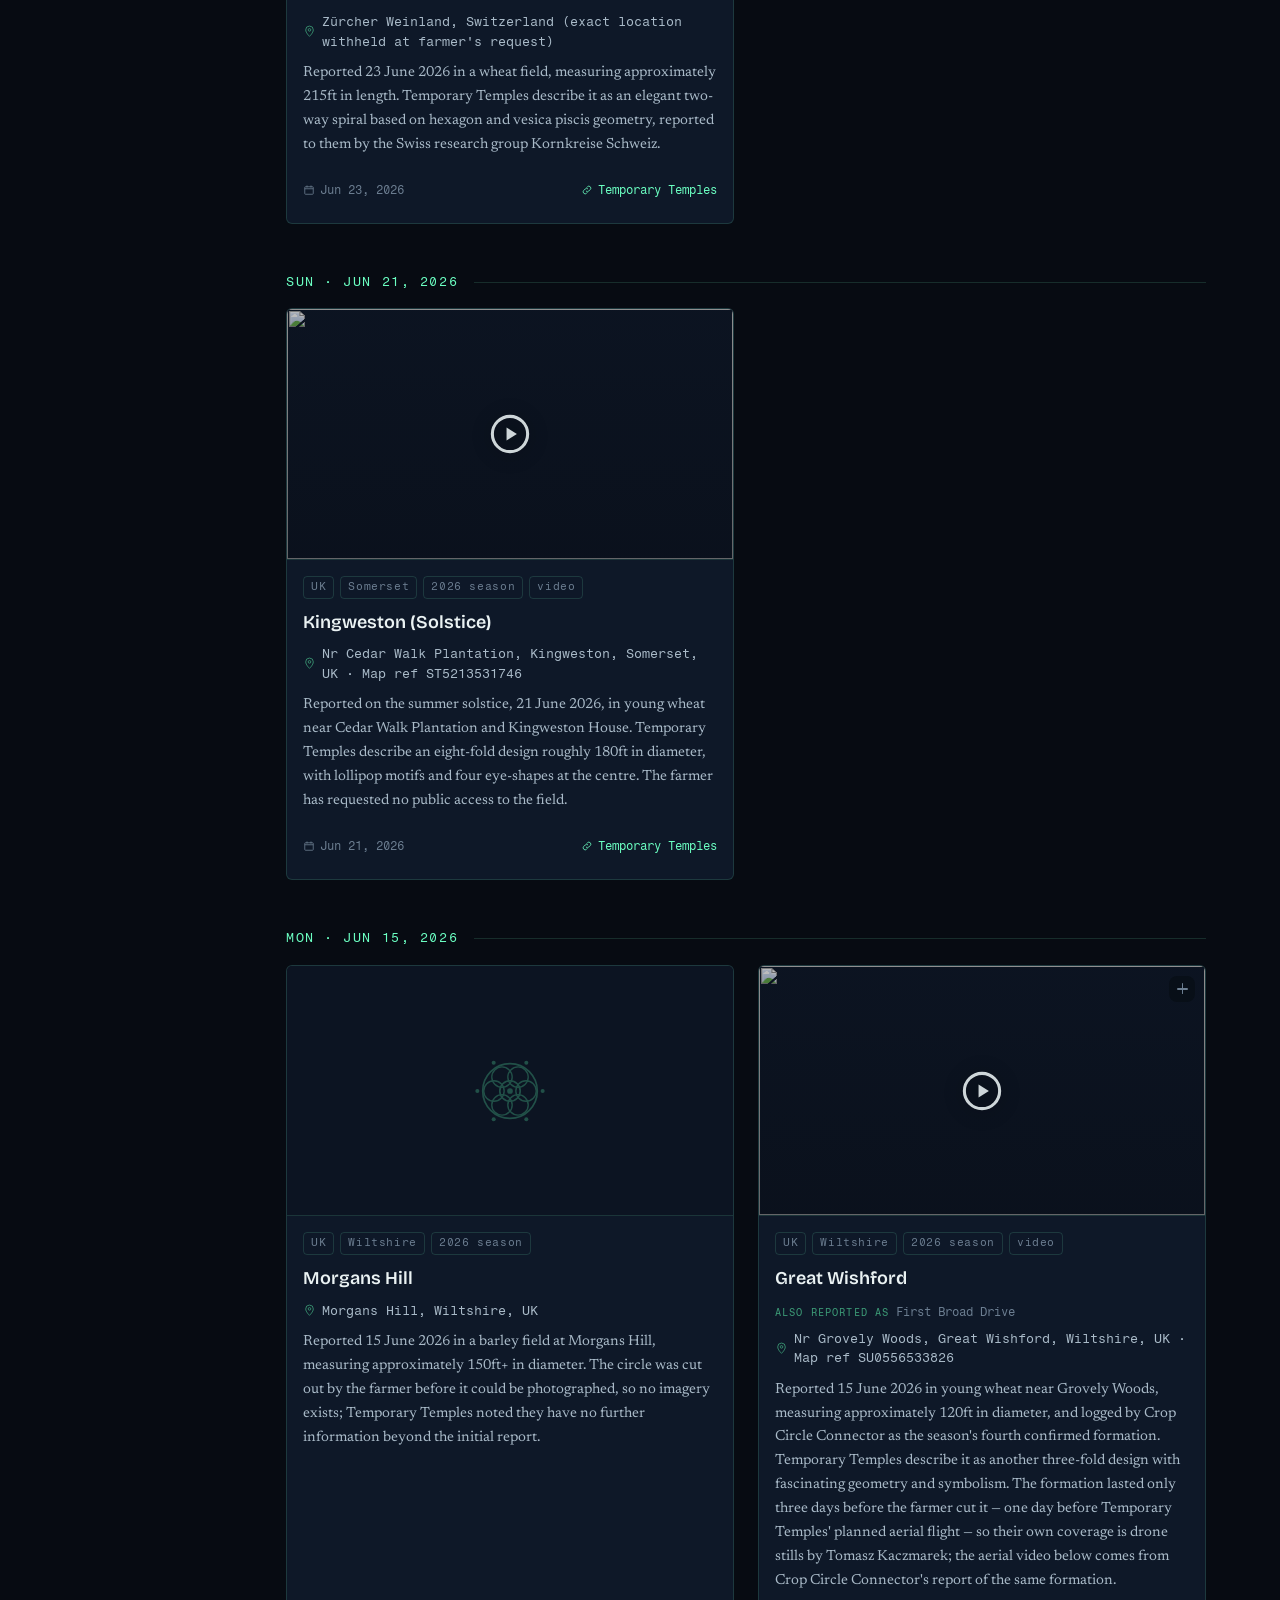
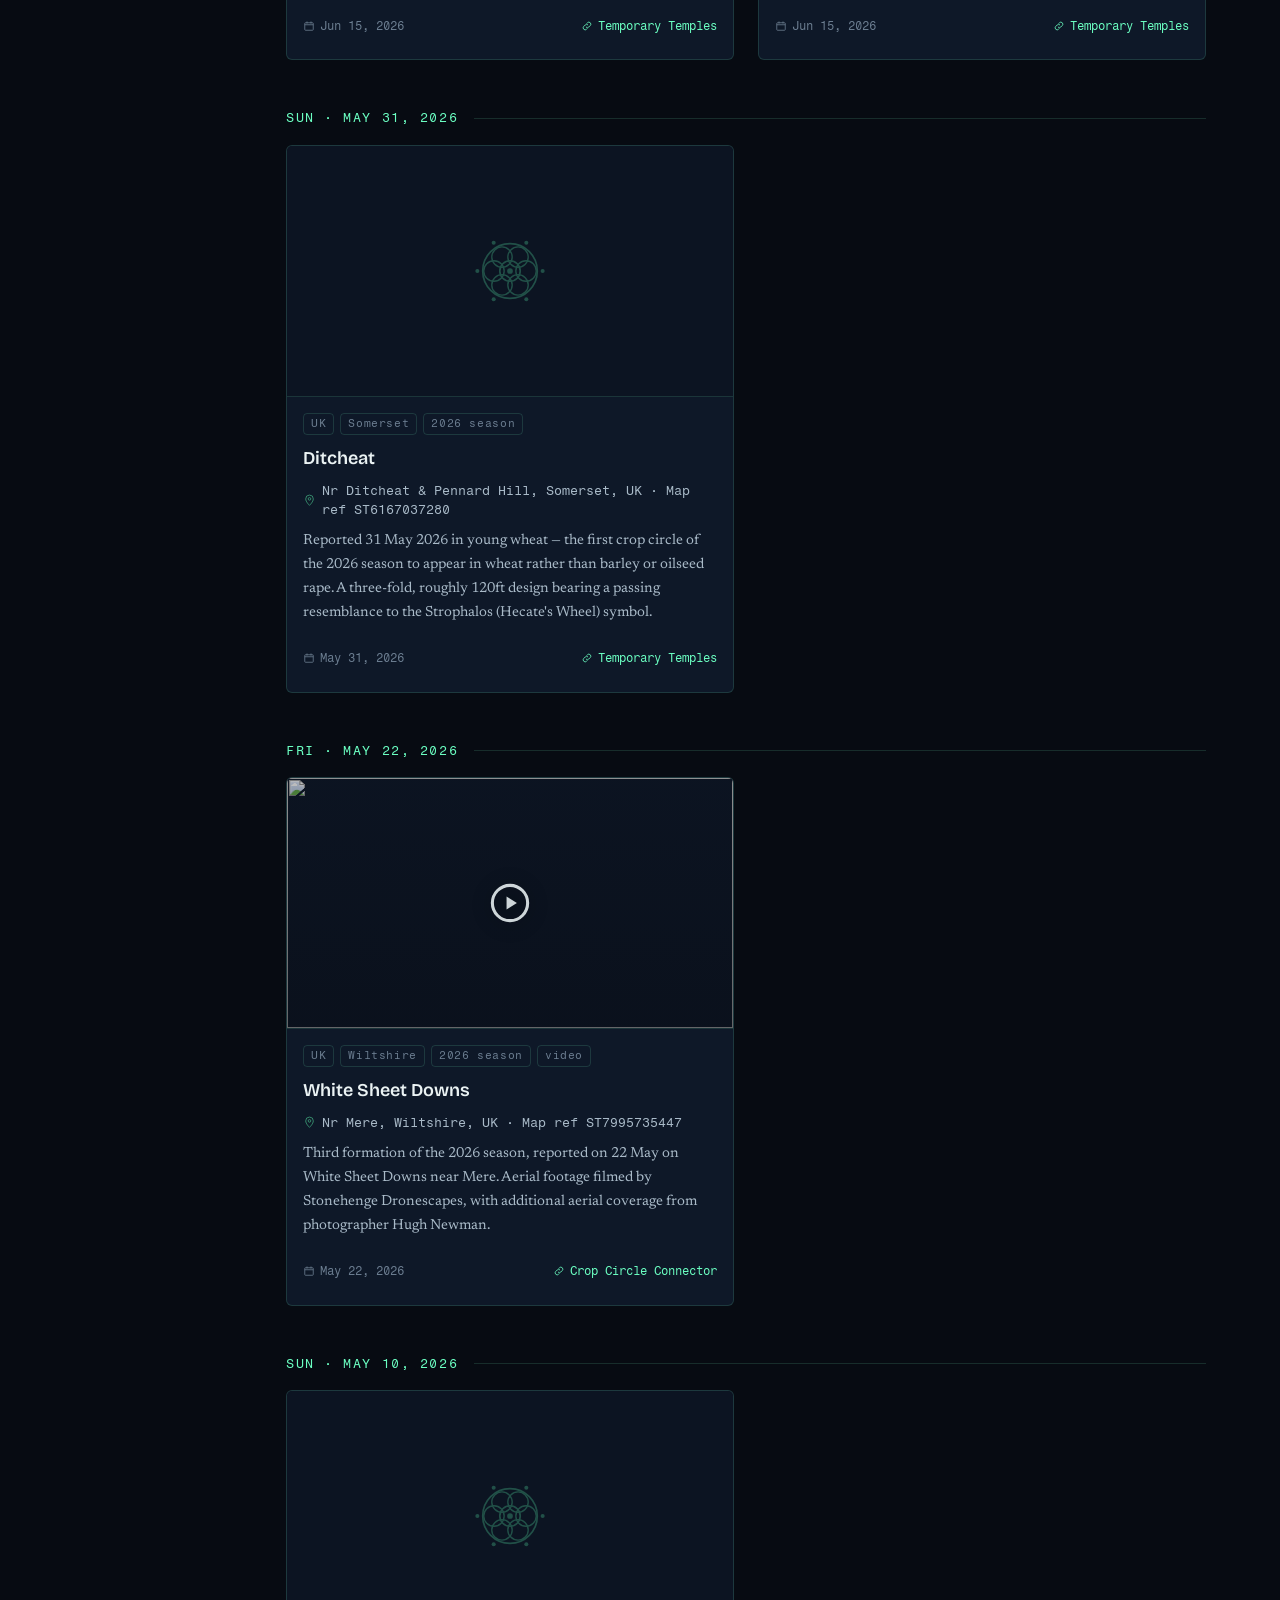
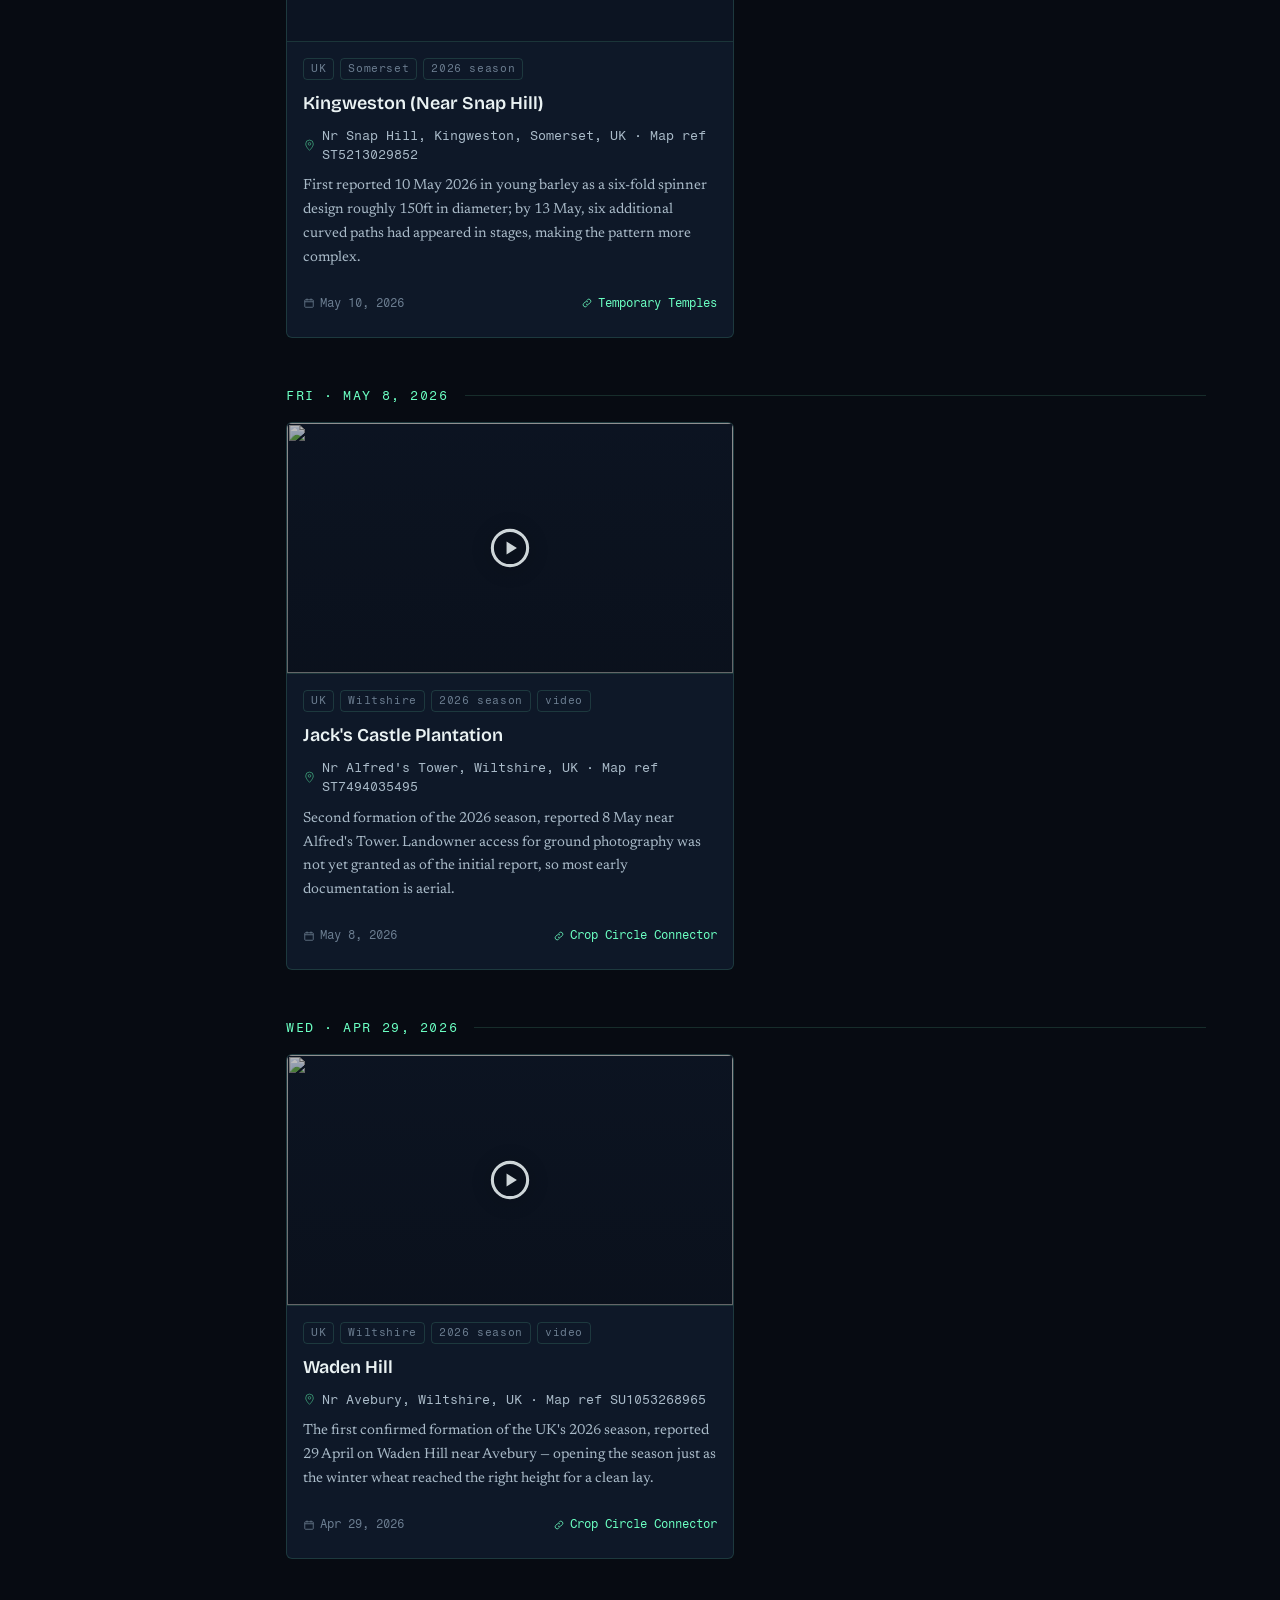
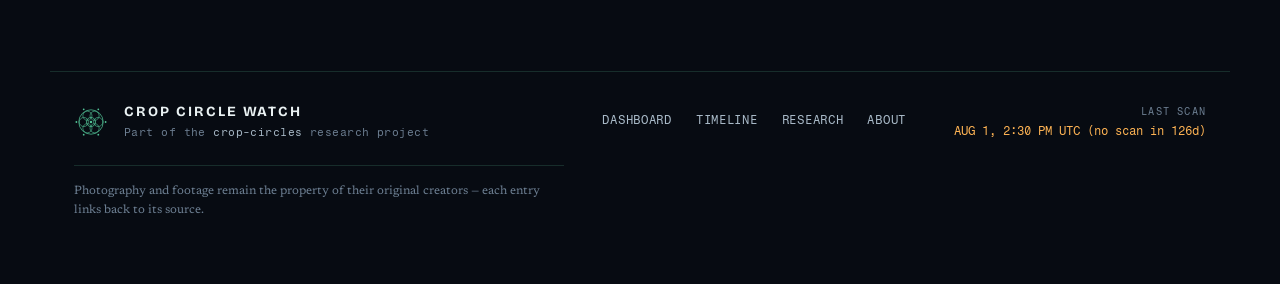
==== commit e72b8c1e: "Fix Dashboard nav scroll, cap Field footage to 3x3, refresh forum links Dashboard scroll bug: clicki" ====
--- a/index.html
+++ b/index.html
@@ -272,12 +272,13 @@
         </div>
       </section>
 
-      <!-- Standing Reddit venues. Static links by necessity: Reddit's JSON
-           endpoints aren't CORS-readable from a static origin. -->
+      <!-- Standing discussion venues (Reddit plus two general paranormal-
+           research forums). Static links by necessity: none of these
+           platforms' content is CORS-readable from a static origin. -->
       <section class="widget widget-forums" aria-labelledby="forumsHeading">
         <h2 id="forumsHeading"><svg viewBox="0 0 24 24" aria-hidden="true"><use href="#icon-forum"/></svg>Discussion forums</h2>
-        <p class="widget-sub">Where the community talks between formations. Entry points, not a feed.</p>
-        <div class="reddit-links" id="redditForums"><!-- populated by app.js --></div>
+        <p class="widget-sub">Where the community talks between formations.</p>
+        <div class="forum-links" id="discussionForums"><!-- populated by app.js --></div>
       </section>
      </div>
     </div>
--- a/styles.css
+++ b/styles.css
@@ -695,9 +695,9 @@
 }
 .widget-footage .video-strip{ flex:0 0 auto; }
 
-/* Discussion forums is the shortest box by far (four links). Give it a floor so
-   it reads as a deliberate panel rather than an offcut sitting under Live
-   chatter. */
+/* Discussion forums is the shortest box by far (five links as of 2026-08-01).
+   Give it a floor so it reads as a deliberate panel rather than an offcut
+   sitting under Live chatter. */
 .widget-forums{
   min-height:240px;
 }
@@ -798,8 +798,12 @@
   color:var(--signal);
 }
 
+/* Fixed 3 columns rather than auto-fill: with 9 items capped in app.js this
+   is a deliberate 3x3 square, not "however many happen to fit" — auto-fill
+   would add a 4th column on a wide monitor and leave the box looking
+   arbitrarily short of a full last row. */
 .video-strip{
-  display:grid; grid-template-columns:repeat(auto-fill, minmax(200px, 1fr)); gap:var(--s-3);
+  display:grid; grid-template-columns:repeat(3, 1fr); gap:var(--s-3);
   padding-bottom:4px; margin:-2px -2px 0;
 }
 .video-thumb{
@@ -929,11 +933,13 @@
   color:var(--text-2); line-height:1.5;
 }
 
-/* Reddit forums — standing venues in the Discussion forums widget. Not a feed;
-   these are entry points. Previously a .reddit-block tucked under Live
-   chatter's keyword search, which was the least prominent spot on the page. */
-.reddit-links{ display:flex; flex-direction:column; gap:2px; }
-.reddit-link{
+/* Discussion forums — standing venues (Reddit plus a couple of general
+   paranormal-research forums, see data.js). Not a feed; these are entry
+   points. Previously a .reddit-block tucked under Live chatter's keyword
+   search, which was the least prominent spot on the page; renamed from
+   .reddit-link* on 2026-08-01 once the list stopped being Reddit-only. */
+.forum-links{ display:flex; flex-direction:column; gap:2px; }
+.forum-link{
   display:flex;
   flex-direction:column;
   gap:2px;
@@ -943,16 +949,16 @@
   color:inherit;
   transition:background 0.16s ease;
 }
-.reddit-link:hover{ background:var(--panel-soft); text-decoration:none; }
-.reddit-link-name{
+.forum-link:hover{ background:var(--panel-soft); text-decoration:none; }
+.forum-link-name{
   font-family:var(--font-mono);
   font-size:12px;
   color:var(--text-1);
   flex:none;
   transition:color 0.16s ease;
 }
-.reddit-link:hover .reddit-link-name{ color:var(--accent); }
-.reddit-link-note{
+.forum-link:hover .forum-link-name{ color:var(--accent); }
+.forum-link-note{
   font-family:var(--font-body);
   font-size:11.5px;
   line-height:1.4;
@@ -1438,6 +1444,7 @@
   margin:0; font-family:var(--font-body);
   font-size:16px; line-height:1.7; color:var(--text-1);
 }
+.res-lede + .res-lede{ margin-top:var(--s-3); }
 
 .res-section{ margin-top:var(--s-6); }
 .res-section-head{ margin-bottom:var(--s-4); }
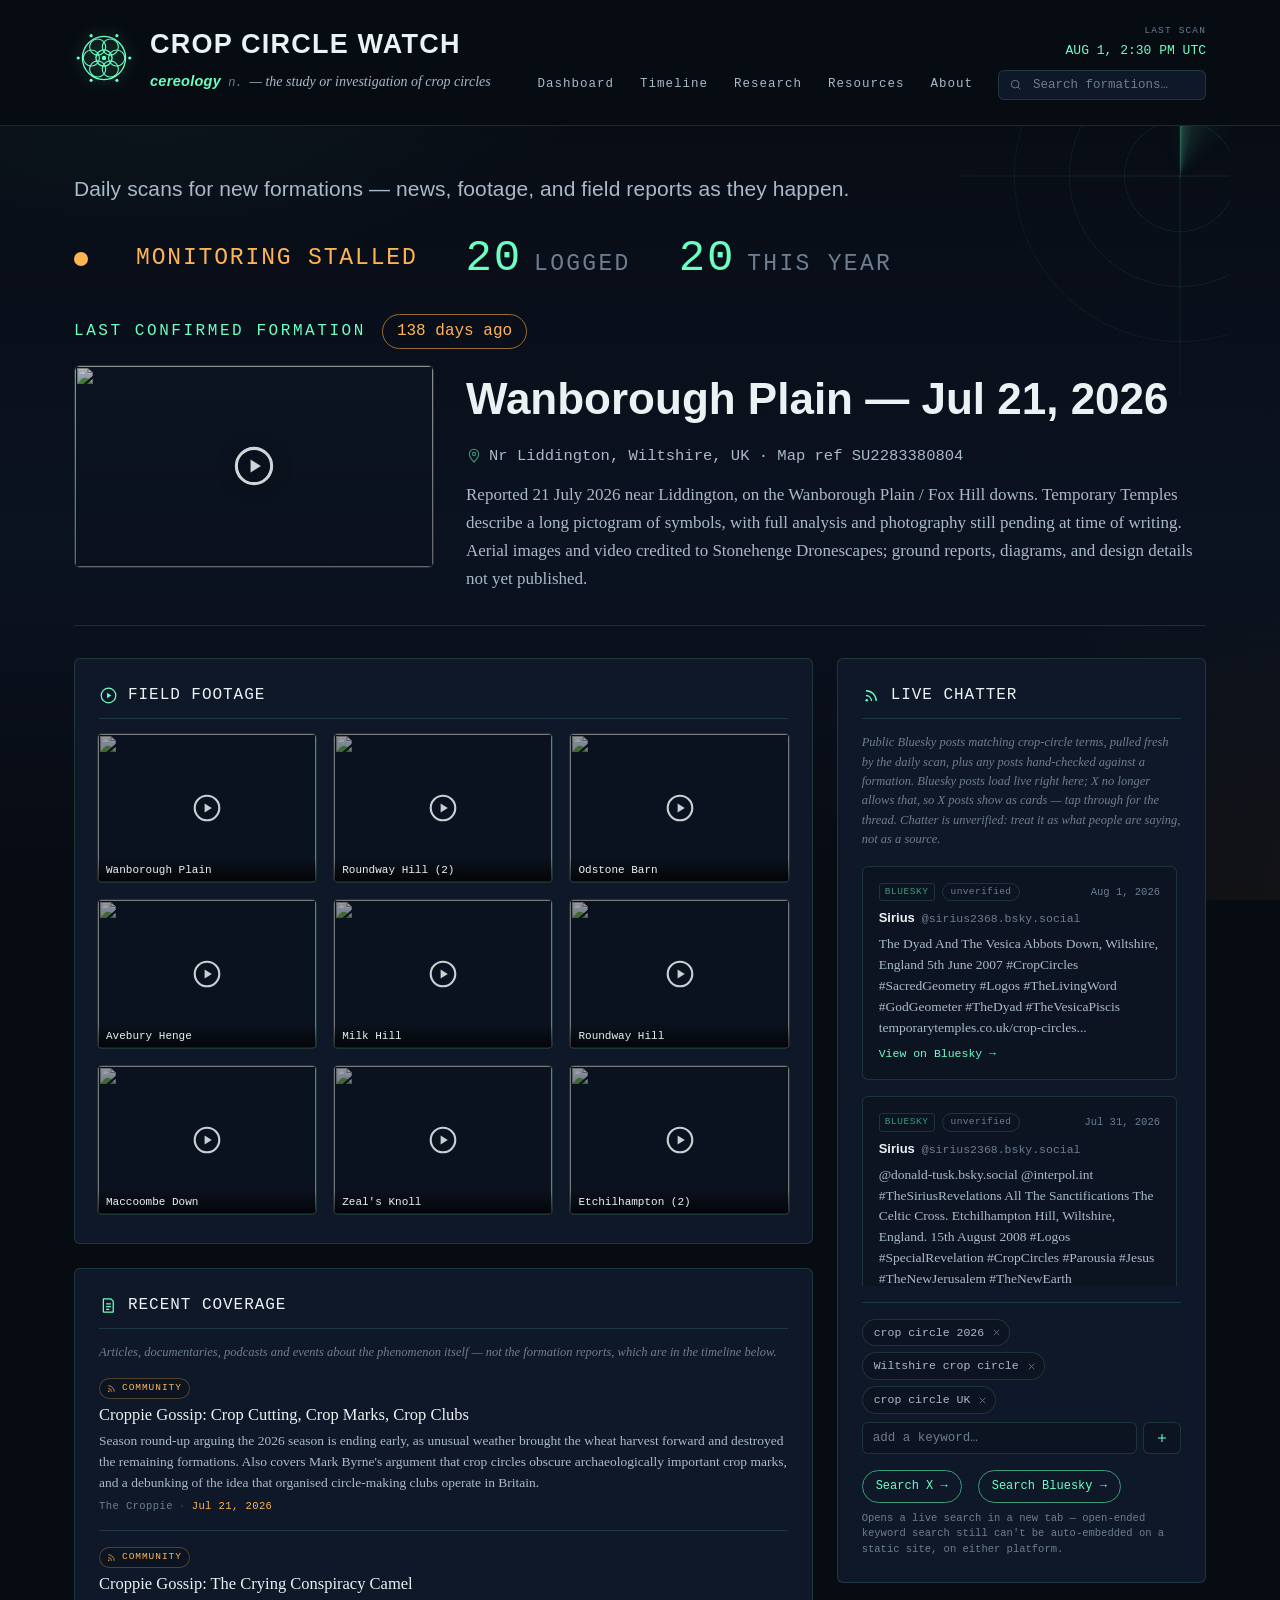
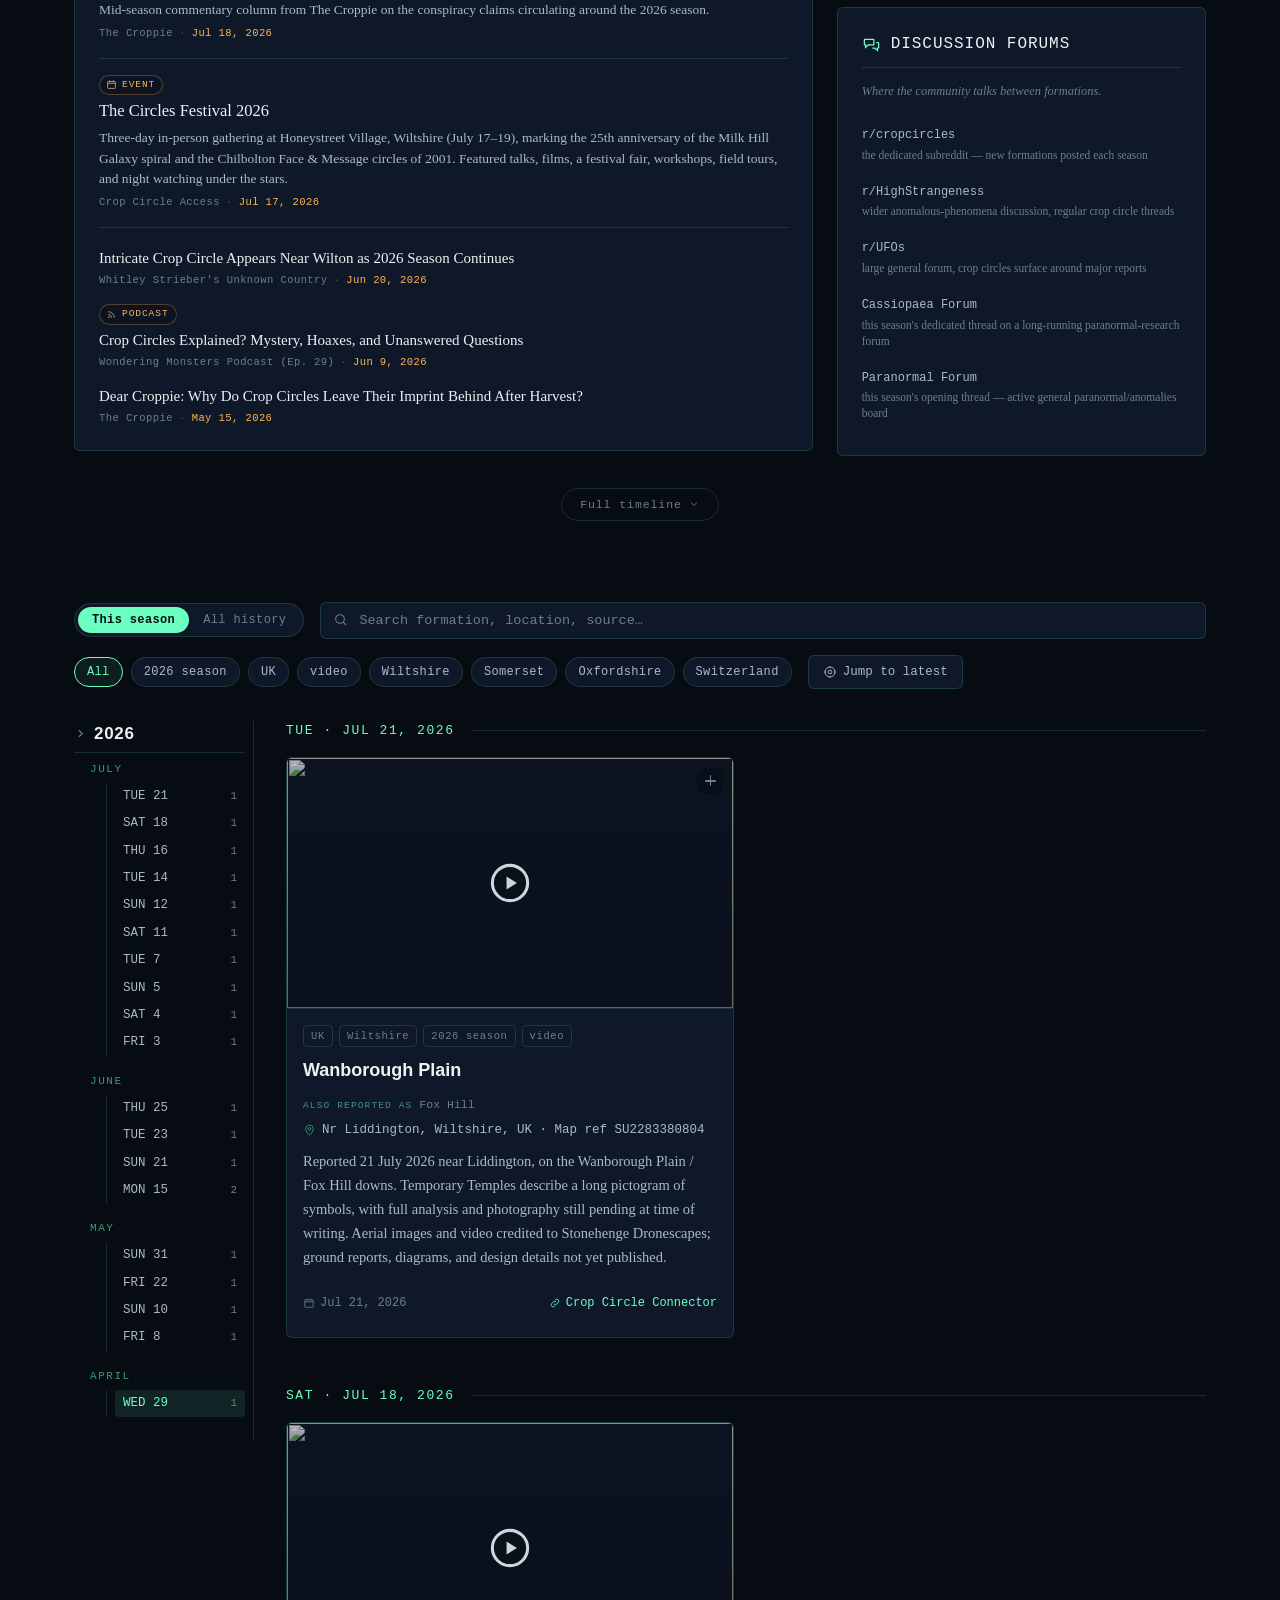
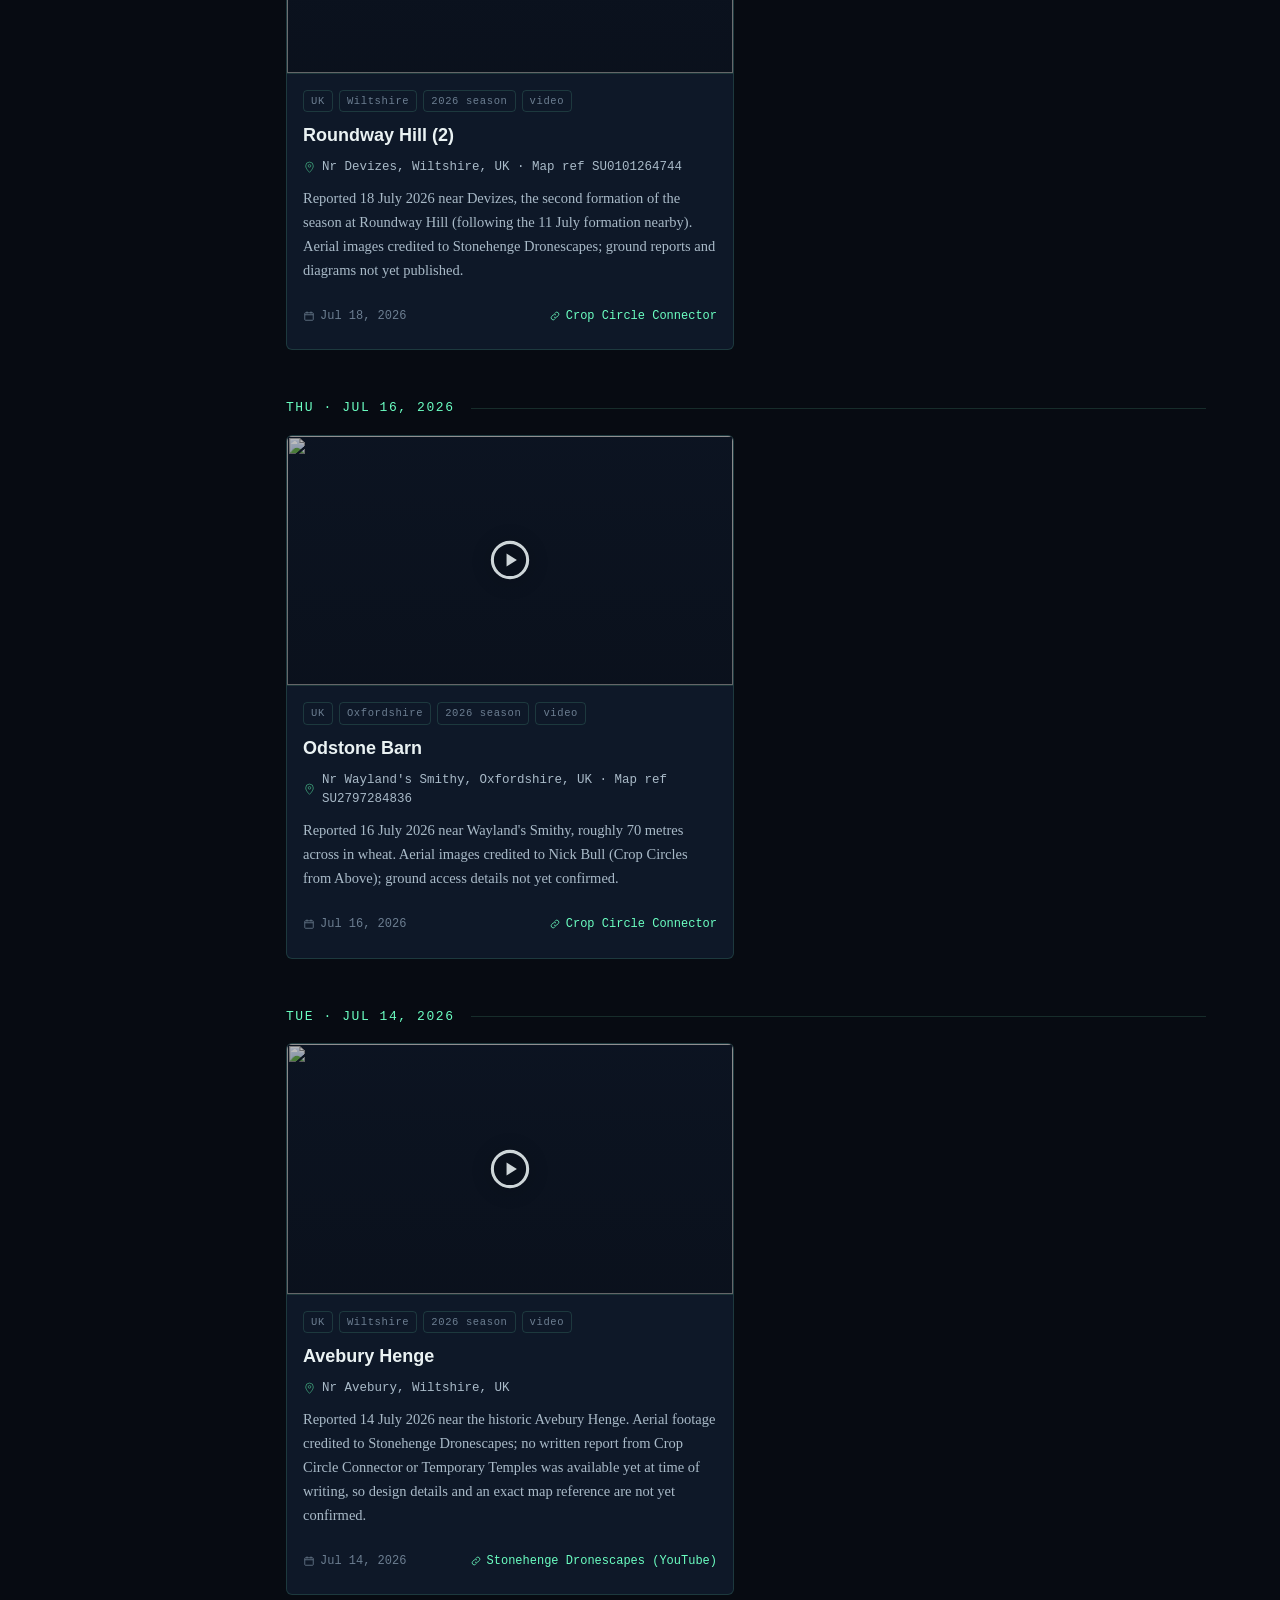
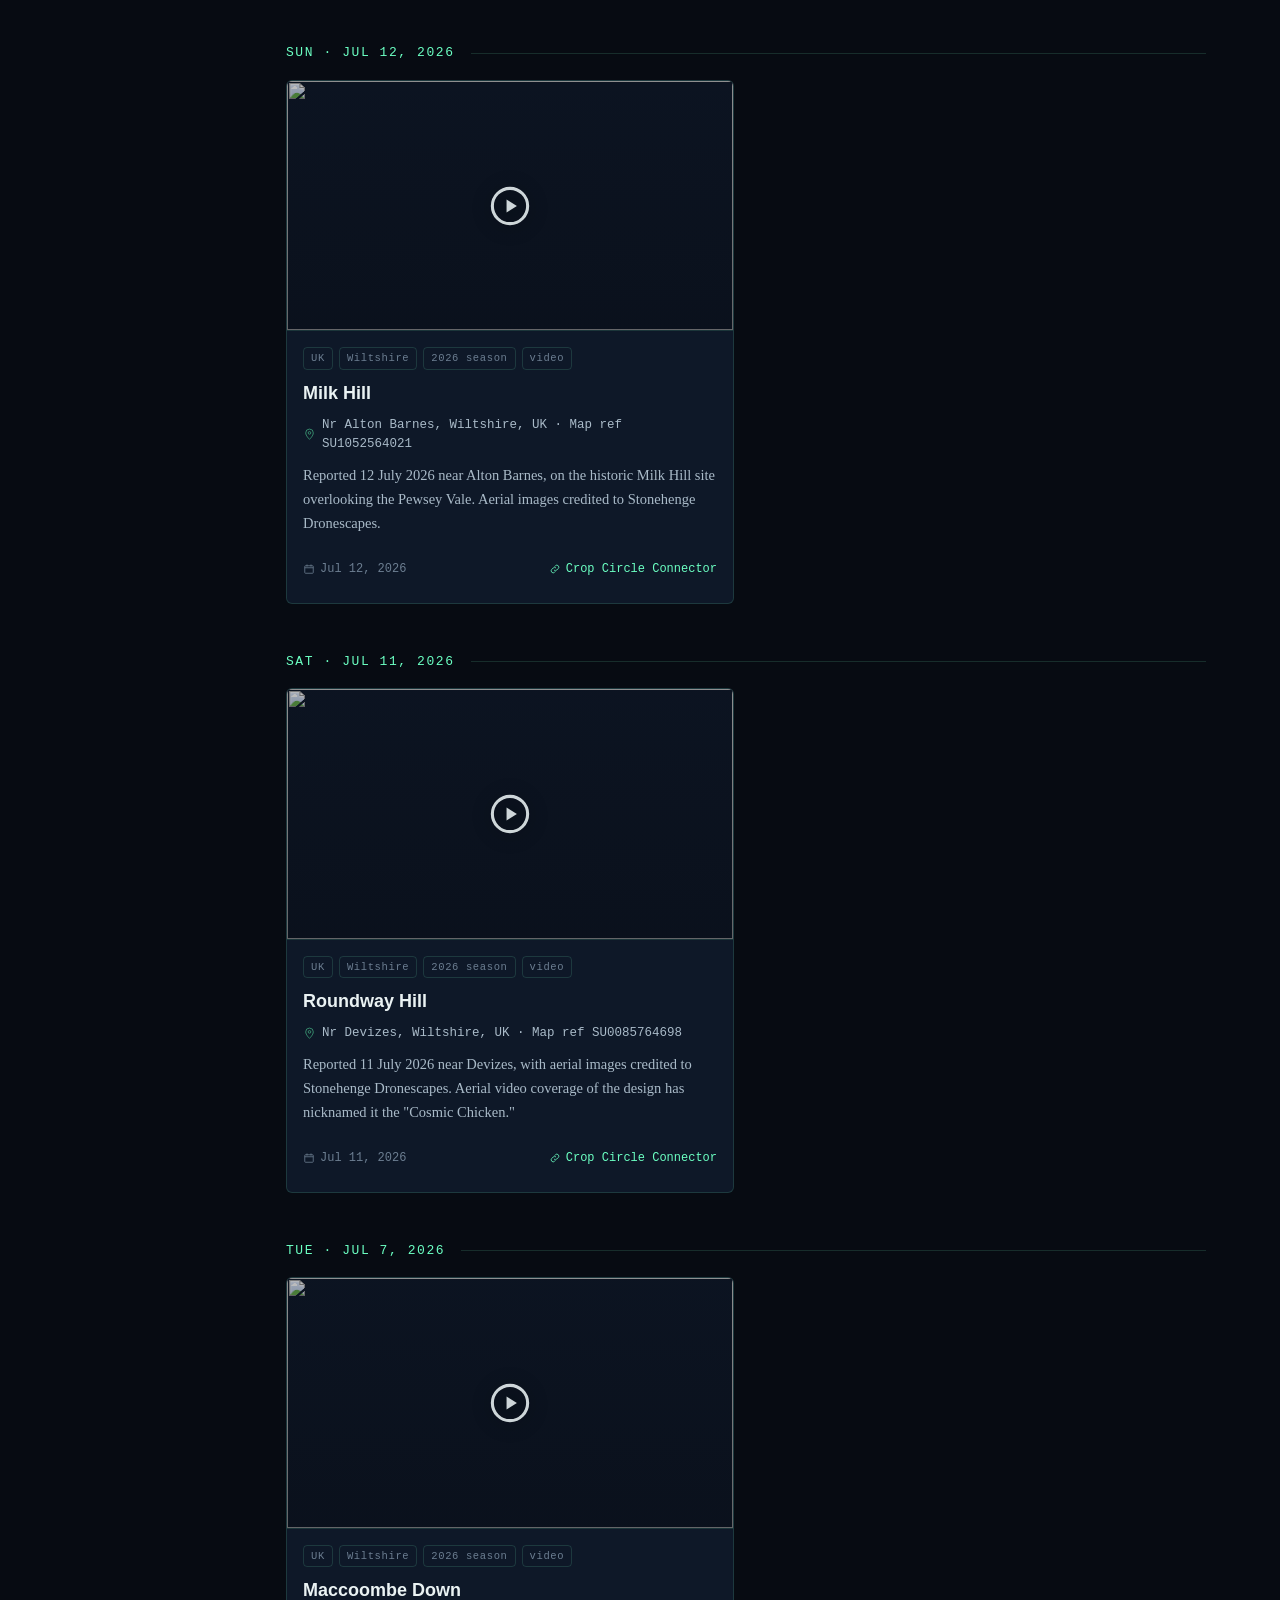
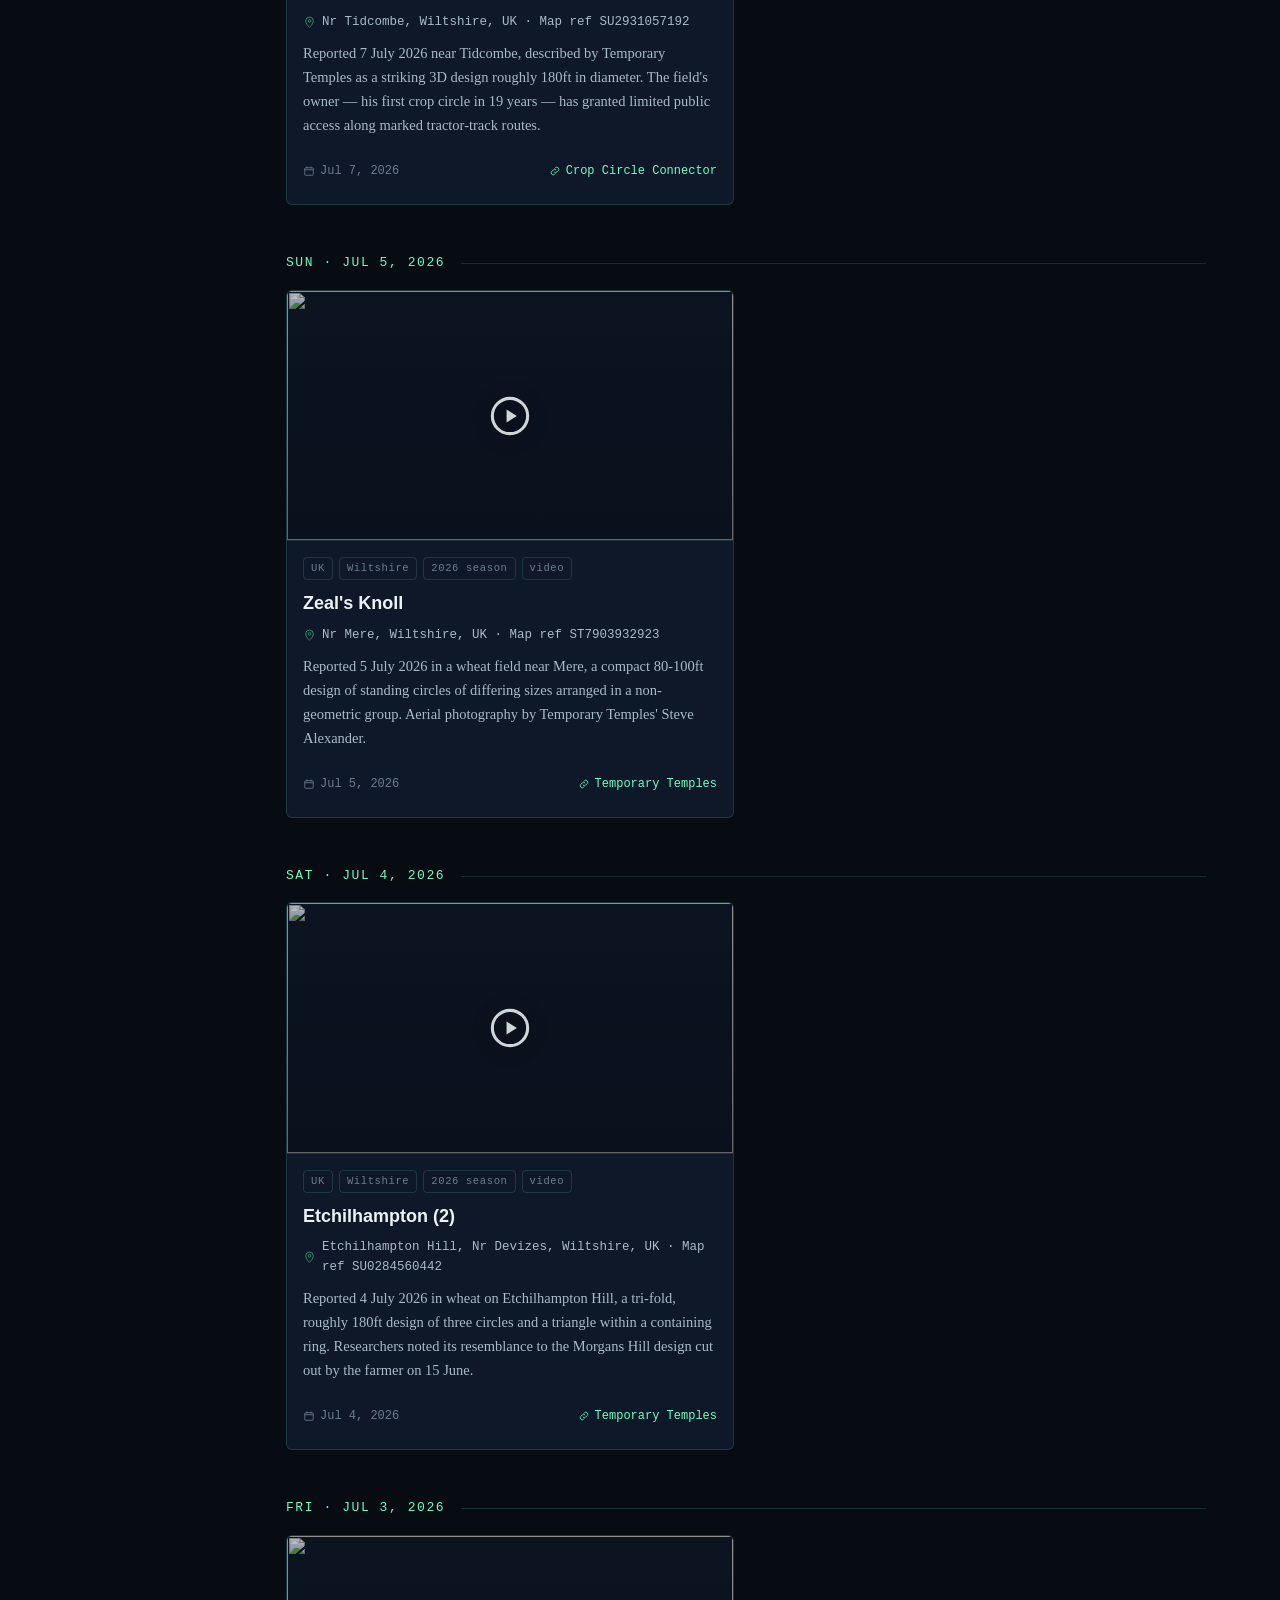
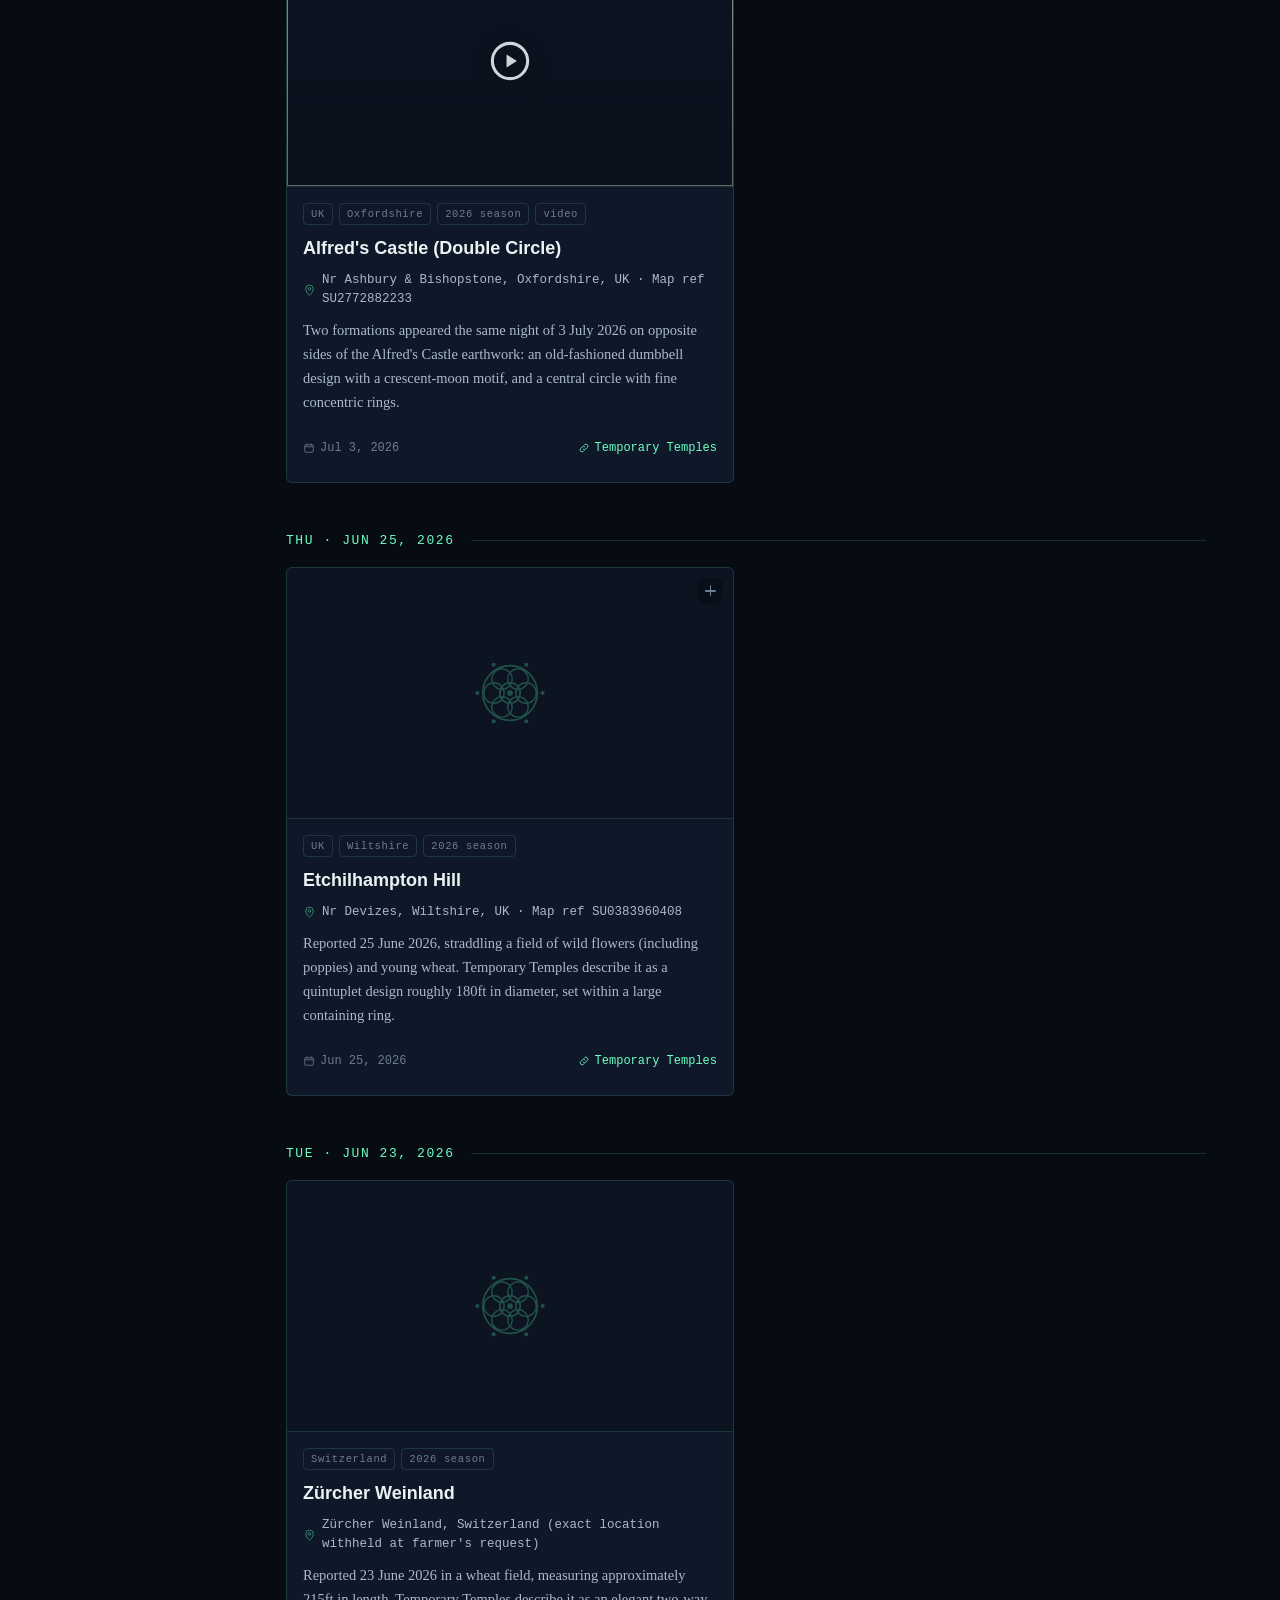
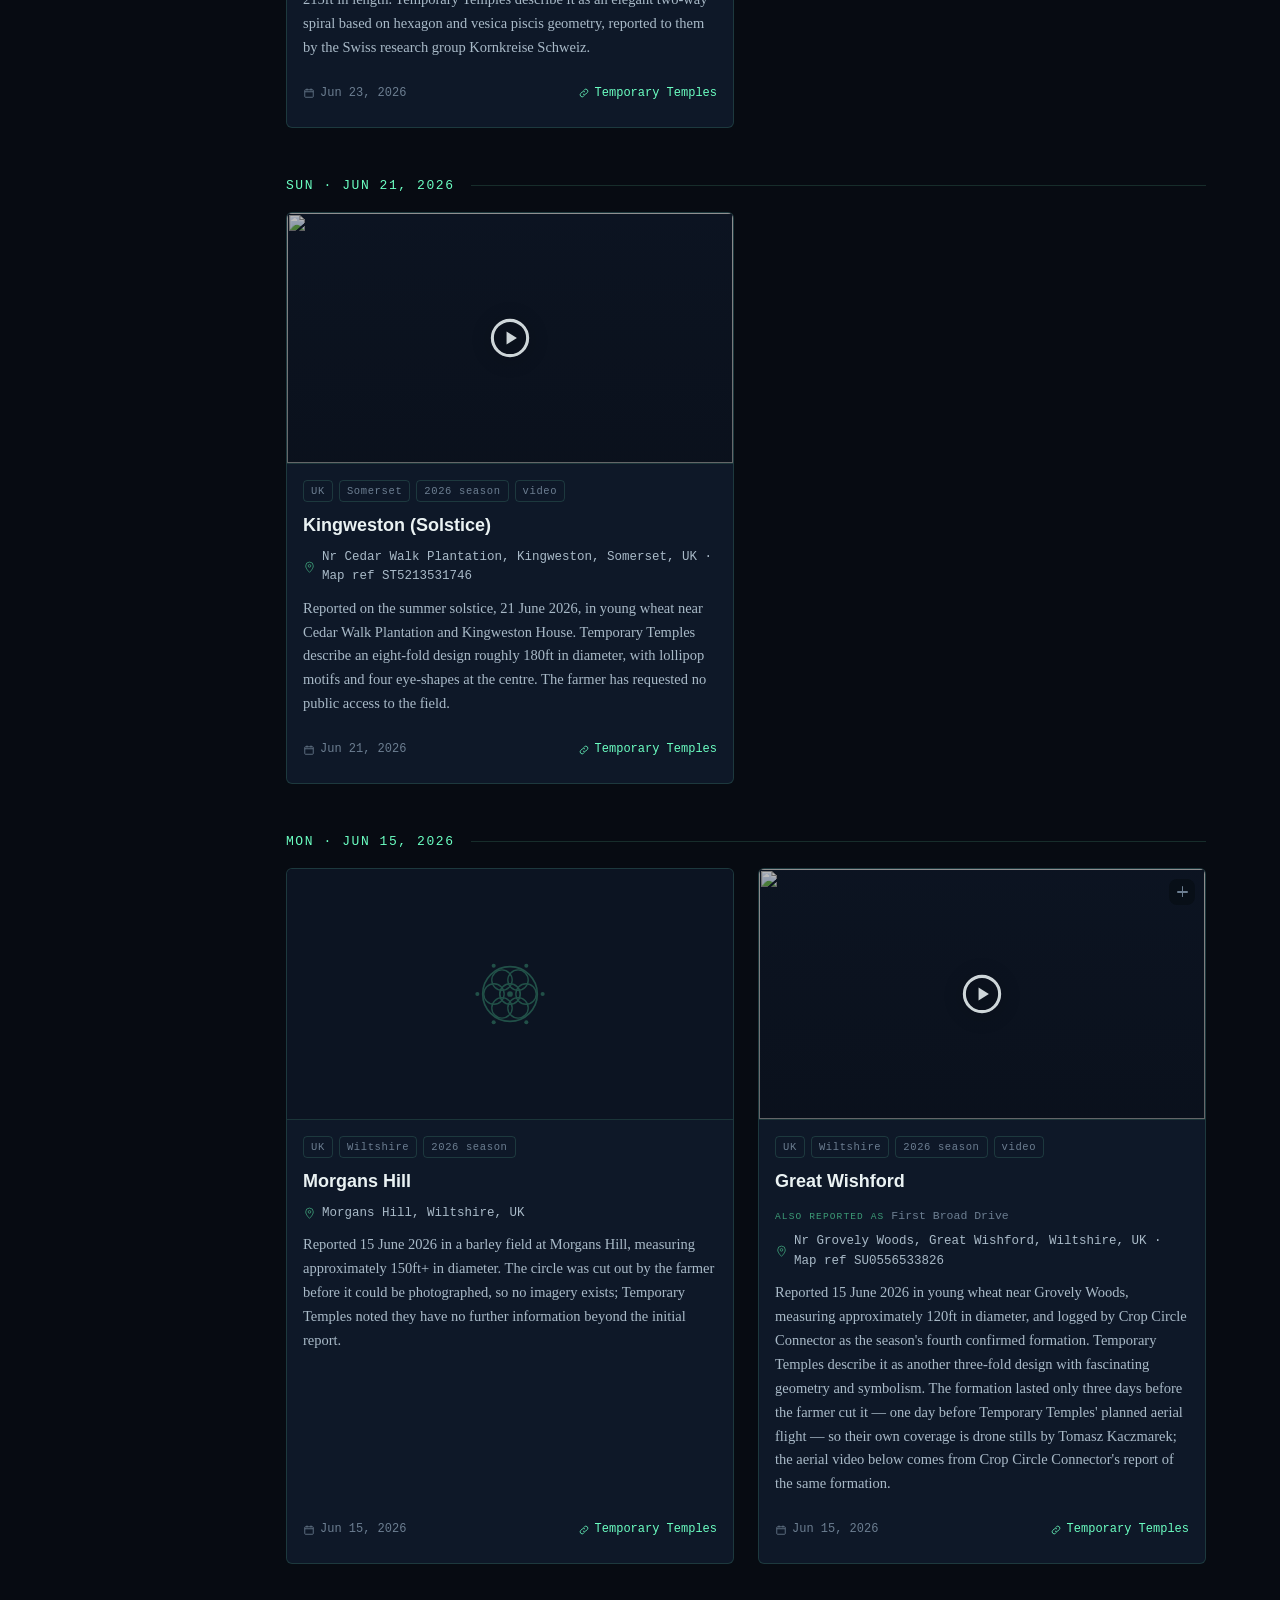
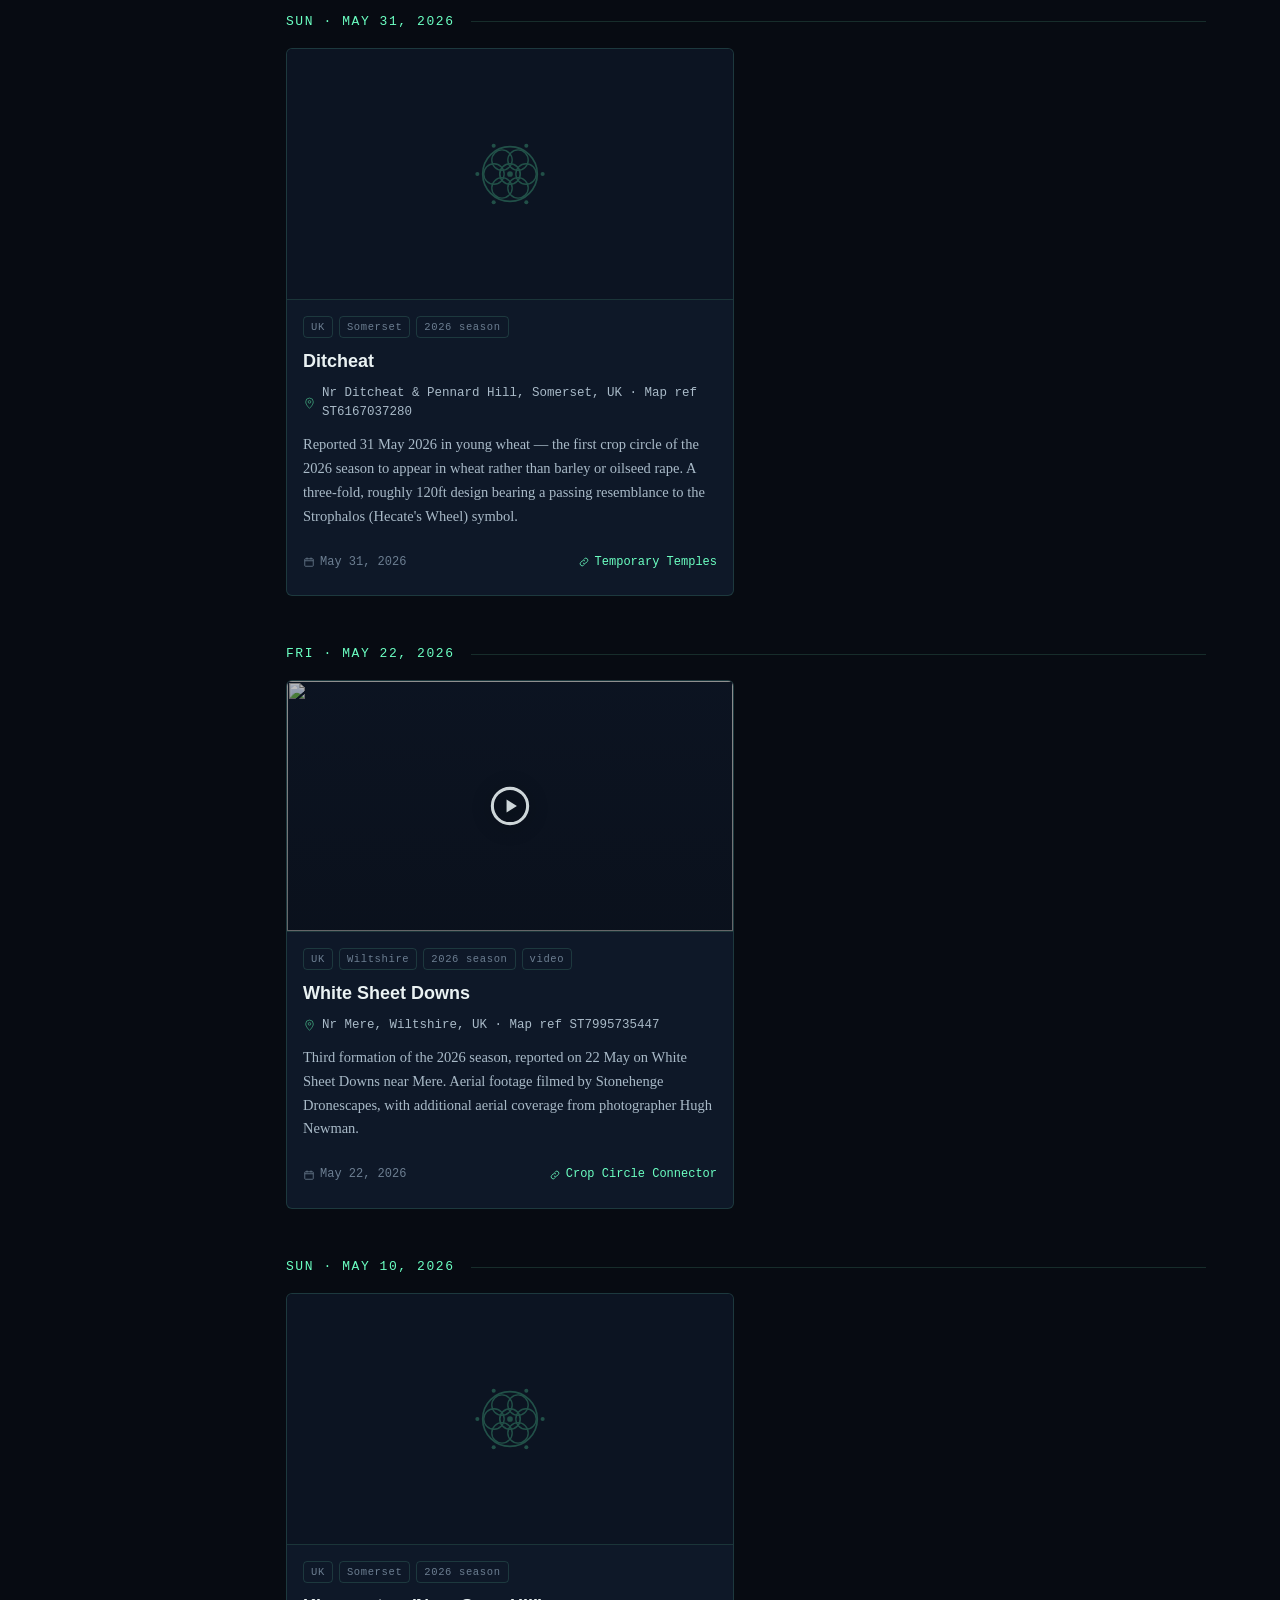
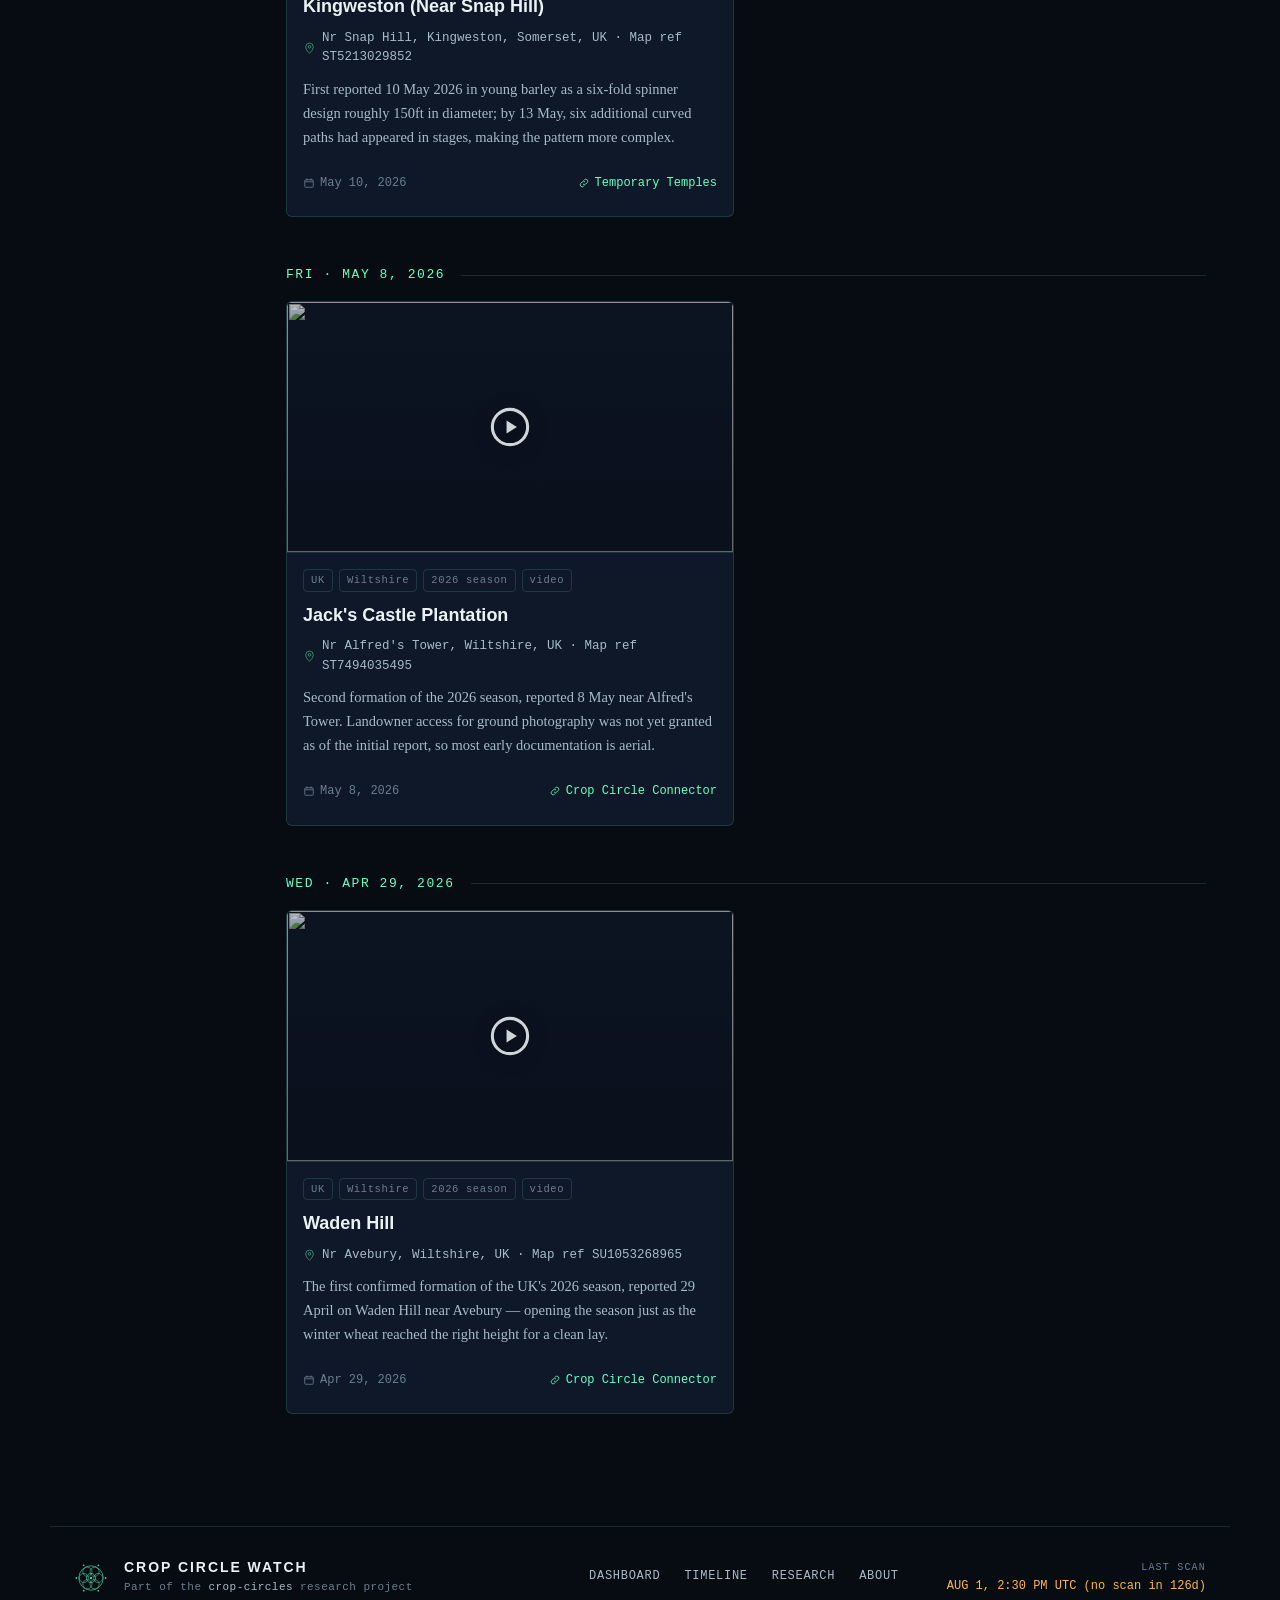
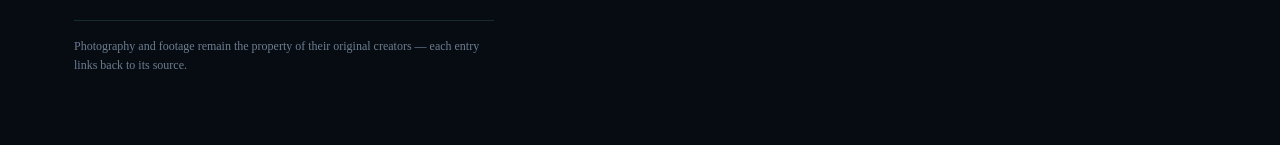
==== commit f3e4319b: "Research page: pipe tabs, drop internal tabs, fill text width site-wide Research page: - Added a "Re" ====
--- a/index.html
+++ b/index.html
@@ -3,6 +3,29 @@
 <head>
 <meta charset="UTF-8">
 <meta name="viewport" content="width=device-width, initial-scale=1.0">
+
+<!-- Security policy. GitHub Pages serves static files and cannot set response
+     headers, so the policy has to ride in the document itself. Two known
+     limits of the meta form: frame-ancestors is ignored (clickjacking cover
+     needs a real header, i.e. a proxy/CDN in front of Pages), and there is no
+     report-uri. Everything else here is enforced normally.
+
+     Every script on this site is an external file precisely so script-src can
+     stay 'self' — that single directive is what stops a string injected into
+     data.js (which the unattended daily scan writes from third-party pages)
+     from ever executing. Do NOT add 'unsafe-inline' to script-src to make an
+     inline snippet work; put the snippet in a .js file instead.
+
+     Hosts allowed, and why:
+       embed.bsky.app      Bluesky oEmbed JSON + embed.js (Live chatter widget)
+       cdn/video.bsky.app  avatars and clips inside those embeds
+       fonts.googleapis    the three webfonts; fonts.gstatic serves the files
+       i.ytimg.com         YouTube thumbnails
+       youtube-nocookie    the click-to-play footage player
+     'unsafe-inline' on style-src covers the handful of style="" attributes and
+     the inline styles Bluesky's embed injects. -->
+<meta http-equiv="Content-Security-Policy" content="default-src 'self'; script-src 'self' https://embed.bsky.app; style-src 'self' 'unsafe-inline' https://fonts.googleapis.com; font-src 'self' https://fonts.gstatic.com; img-src 'self' data: https://i.ytimg.com https://cdn.bsky.app https://video.bsky.app; connect-src 'self' https://embed.bsky.app; frame-src https://www.youtube-nocookie.com https://www.youtube.com https://embed.bsky.app; media-src 'self' https://video.bsky.app; object-src 'none'; base-uri 'self'; form-action 'self'; upgrade-insecure-requests">
+<meta name="referrer" content="strict-origin-when-cross-origin">
 <title>Crop Circle Watch — Live Formation Log</title>
 <meta name="description" content="A daily-updated log of newly reported crop circle formations, with source links, photos, and aerial footage.">
 
--- a/styles.css
+++ b/styles.css
@@ -635,7 +635,10 @@
   color:var(--text-1);
   font-size:17px;
   line-height:1.65;
-  max-width:64ch;
+  /* Fills .lf-info's flex width instead of stopping at a fixed character
+     count — used to be capped at 64ch, leaving a visible gap on the right of
+     the hero next to the formation thumbnail. */
+  max-width:100%;
 }
 
 .hero-stats{ display:flex; gap:var(--s-6); flex-wrap:wrap; margin:0; padding:0; }
@@ -1427,7 +1430,9 @@
   padding:var(--s-6) var(--s-4) var(--s-7);
 }
 
-.res-intro{ max-width:70ch; margin-bottom:var(--s-6); }
+/* No max-width: fills the page, matching the Research page's intro block.
+   Used to be capped at 70ch, leaving the right half of the page empty. */
+.res-intro{ margin-bottom:var(--s-6); }
 .res-eyebrow{
   margin:0 0 var(--s-2);
   font-family:var(--font-mono);
@@ -1462,7 +1467,7 @@
   background:linear-gradient(90deg, var(--border), transparent);
 }
 .res-section-head p{
-  margin:0; max-width:72ch;
+  margin:0;
   font-family:var(--font-body); font-size:14px; line-height:1.6;
   color:var(--text-2);
 }
@@ -1554,7 +1559,6 @@
 .res-unreachable{
   list-style:none; margin:0; padding:0;
   display:grid; gap:var(--s-3);
-  max-width:80ch;
 }
 .res-unreachable li{
   font-family:var(--font-body); font-size:14px; line-height:1.65;
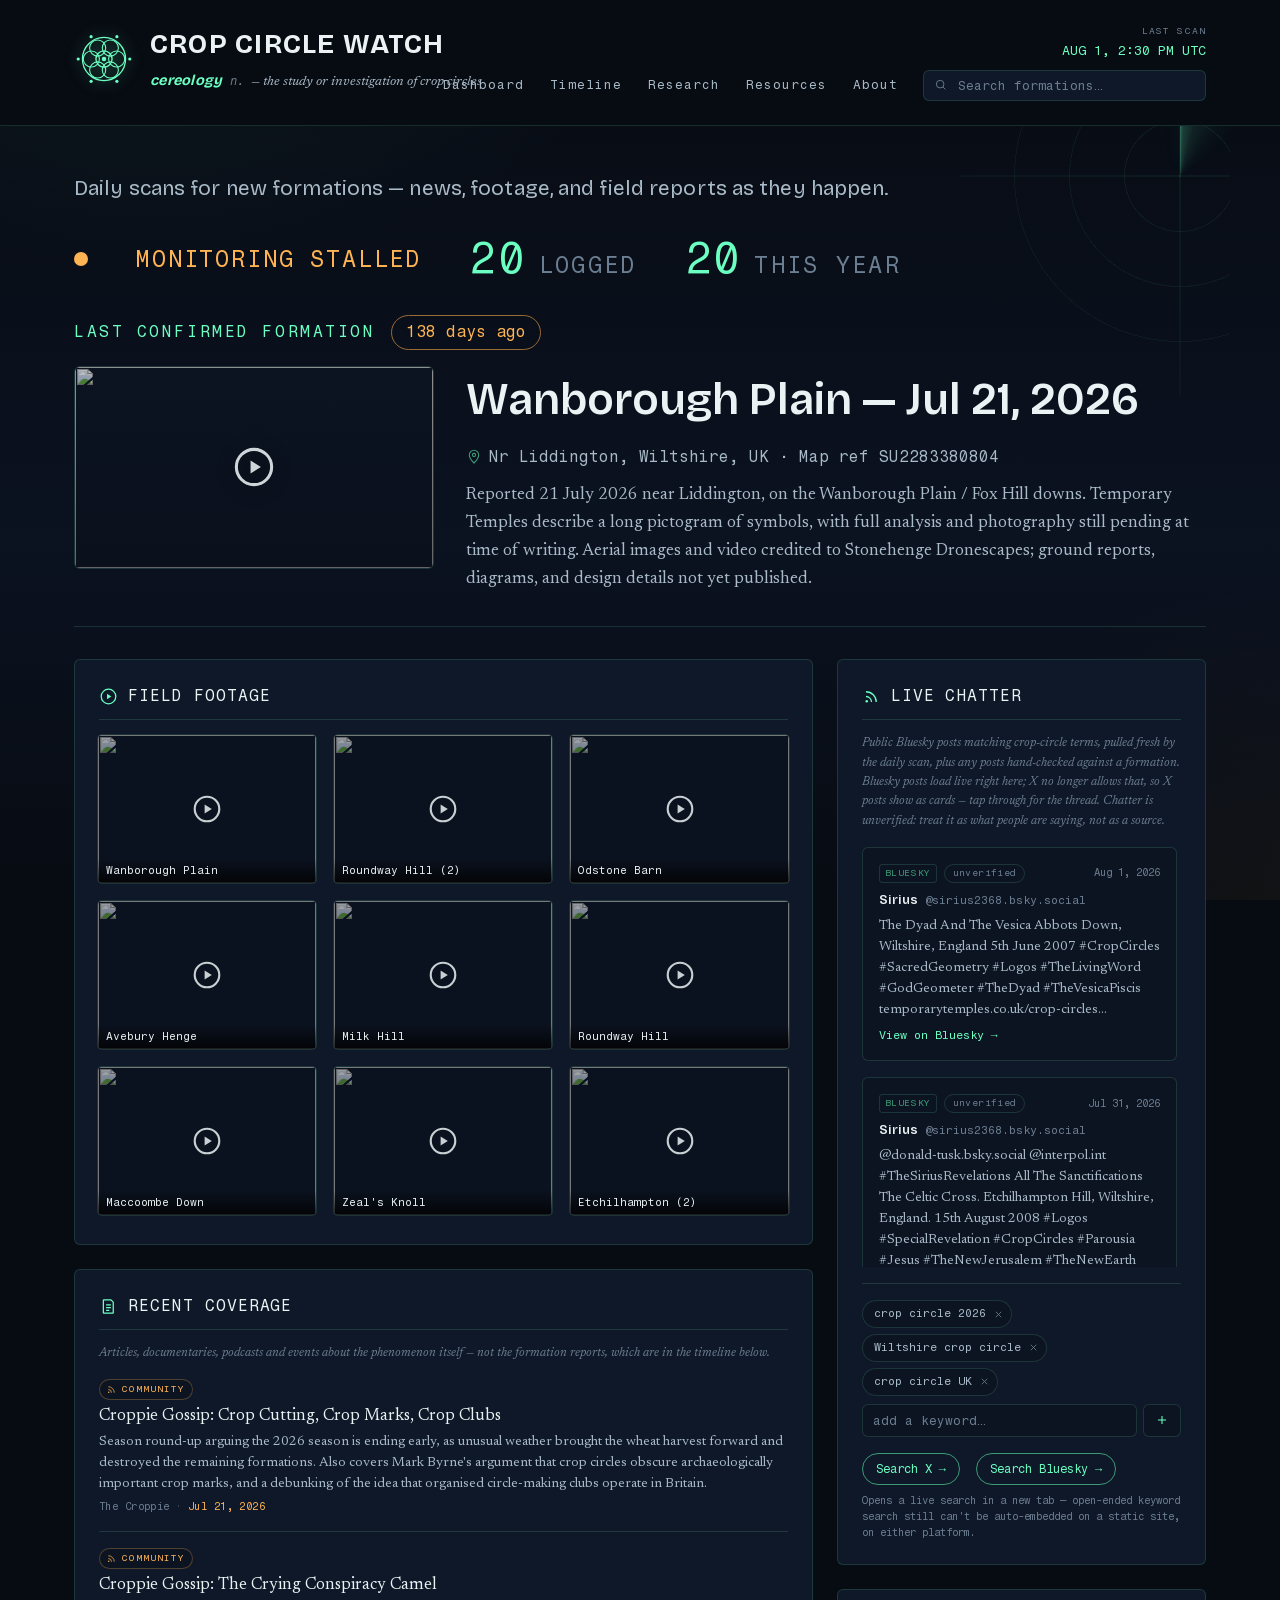
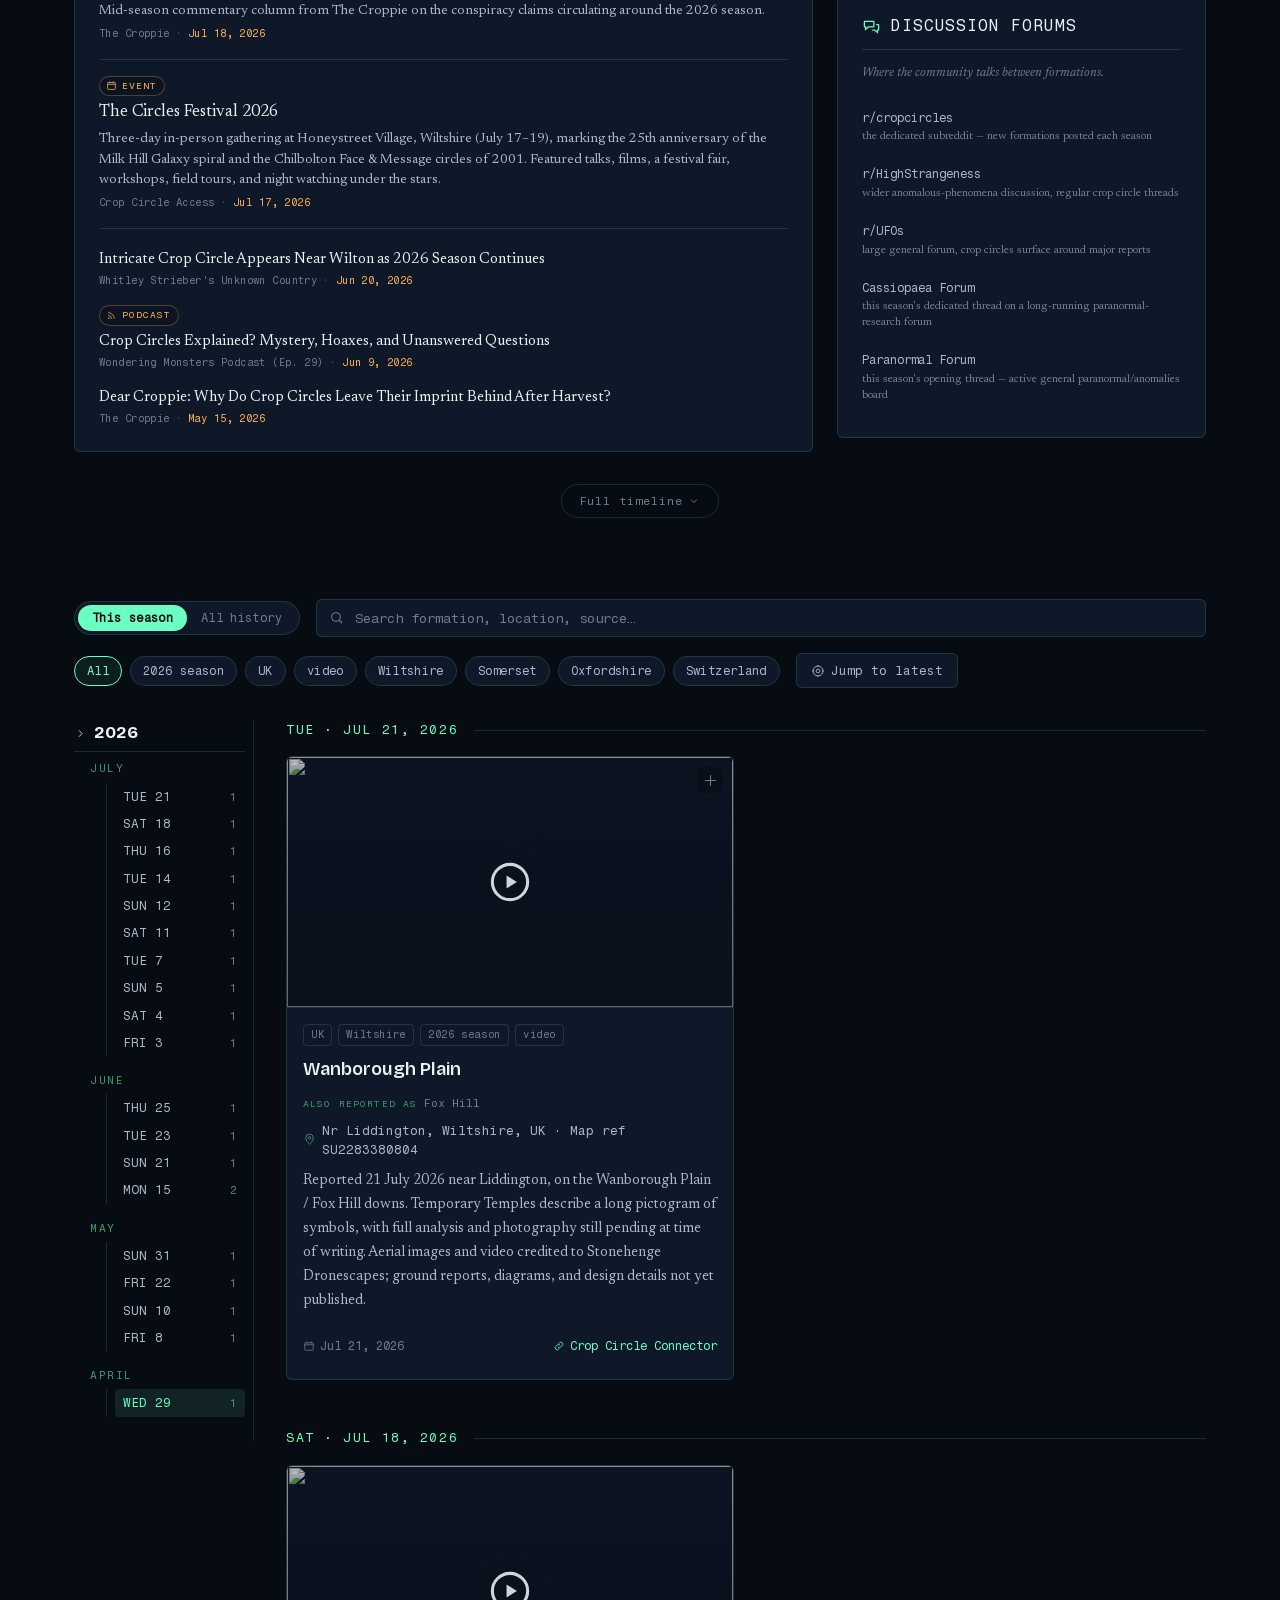
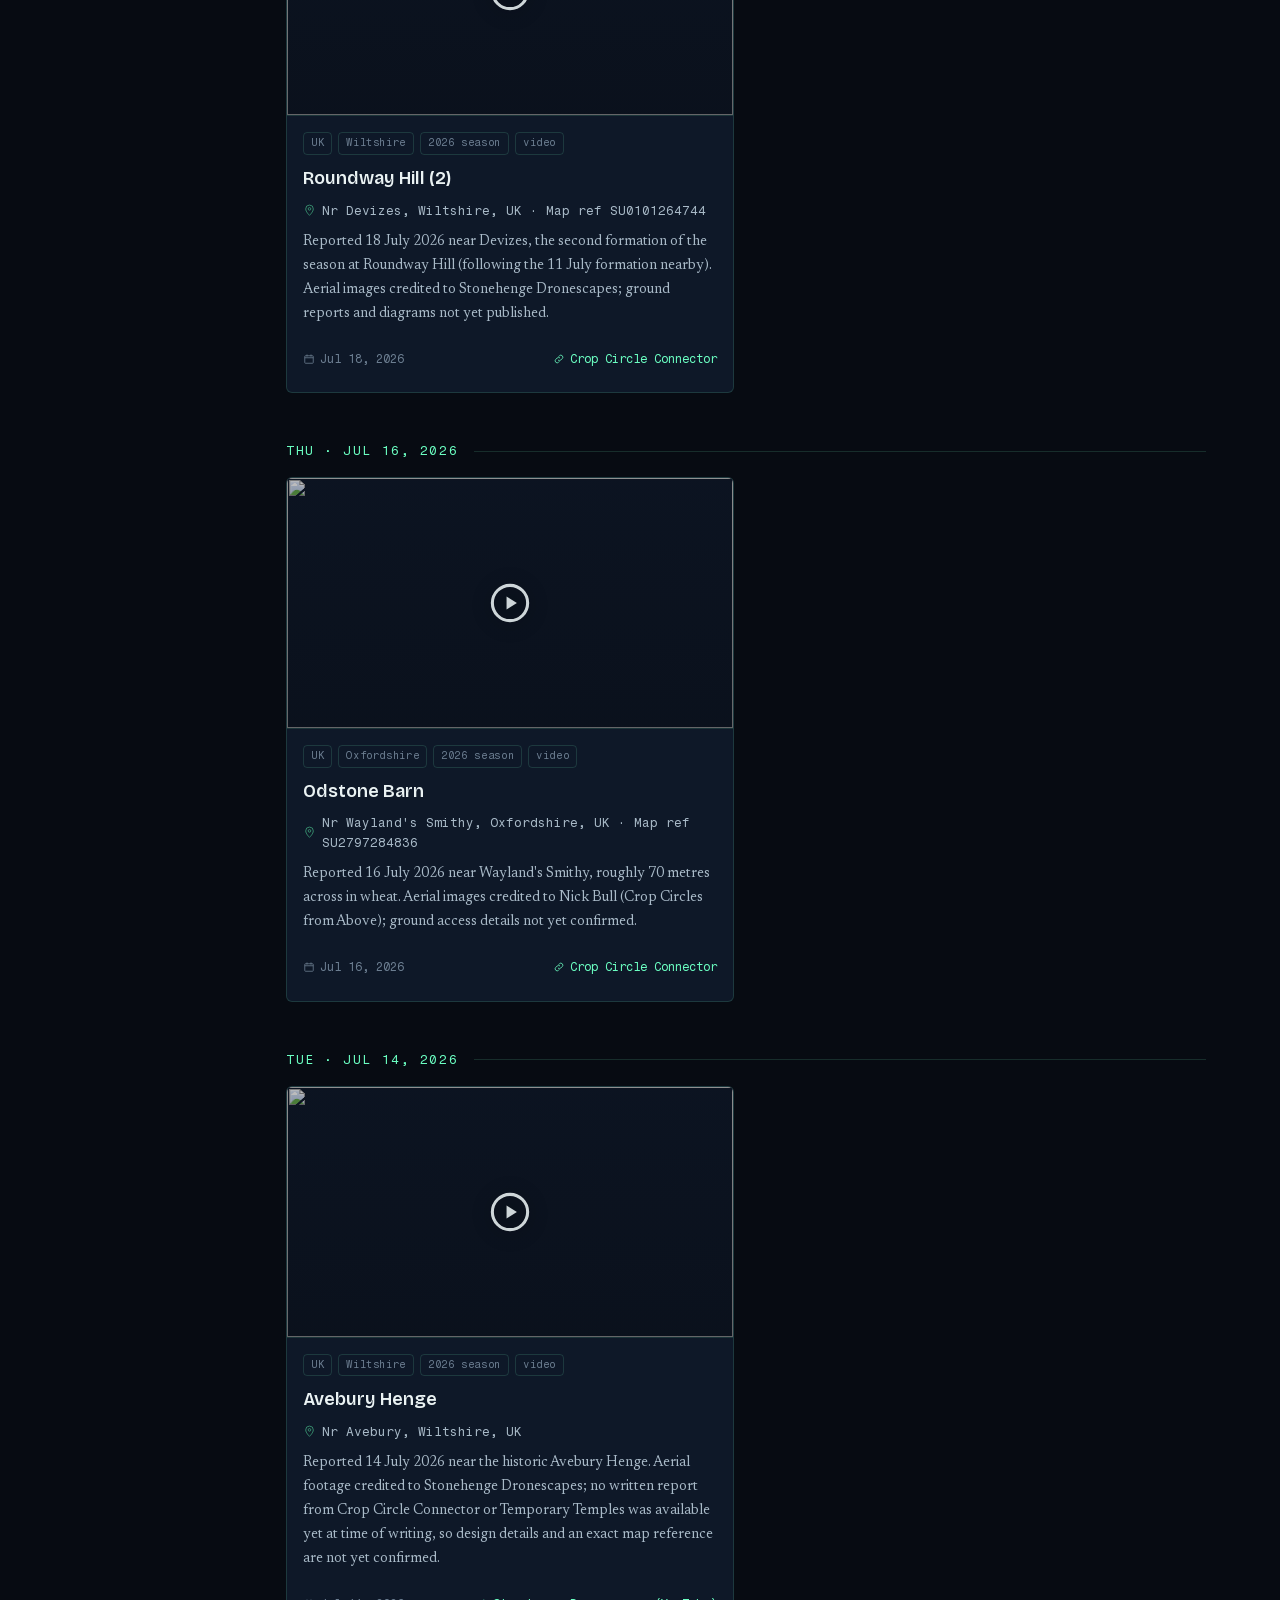
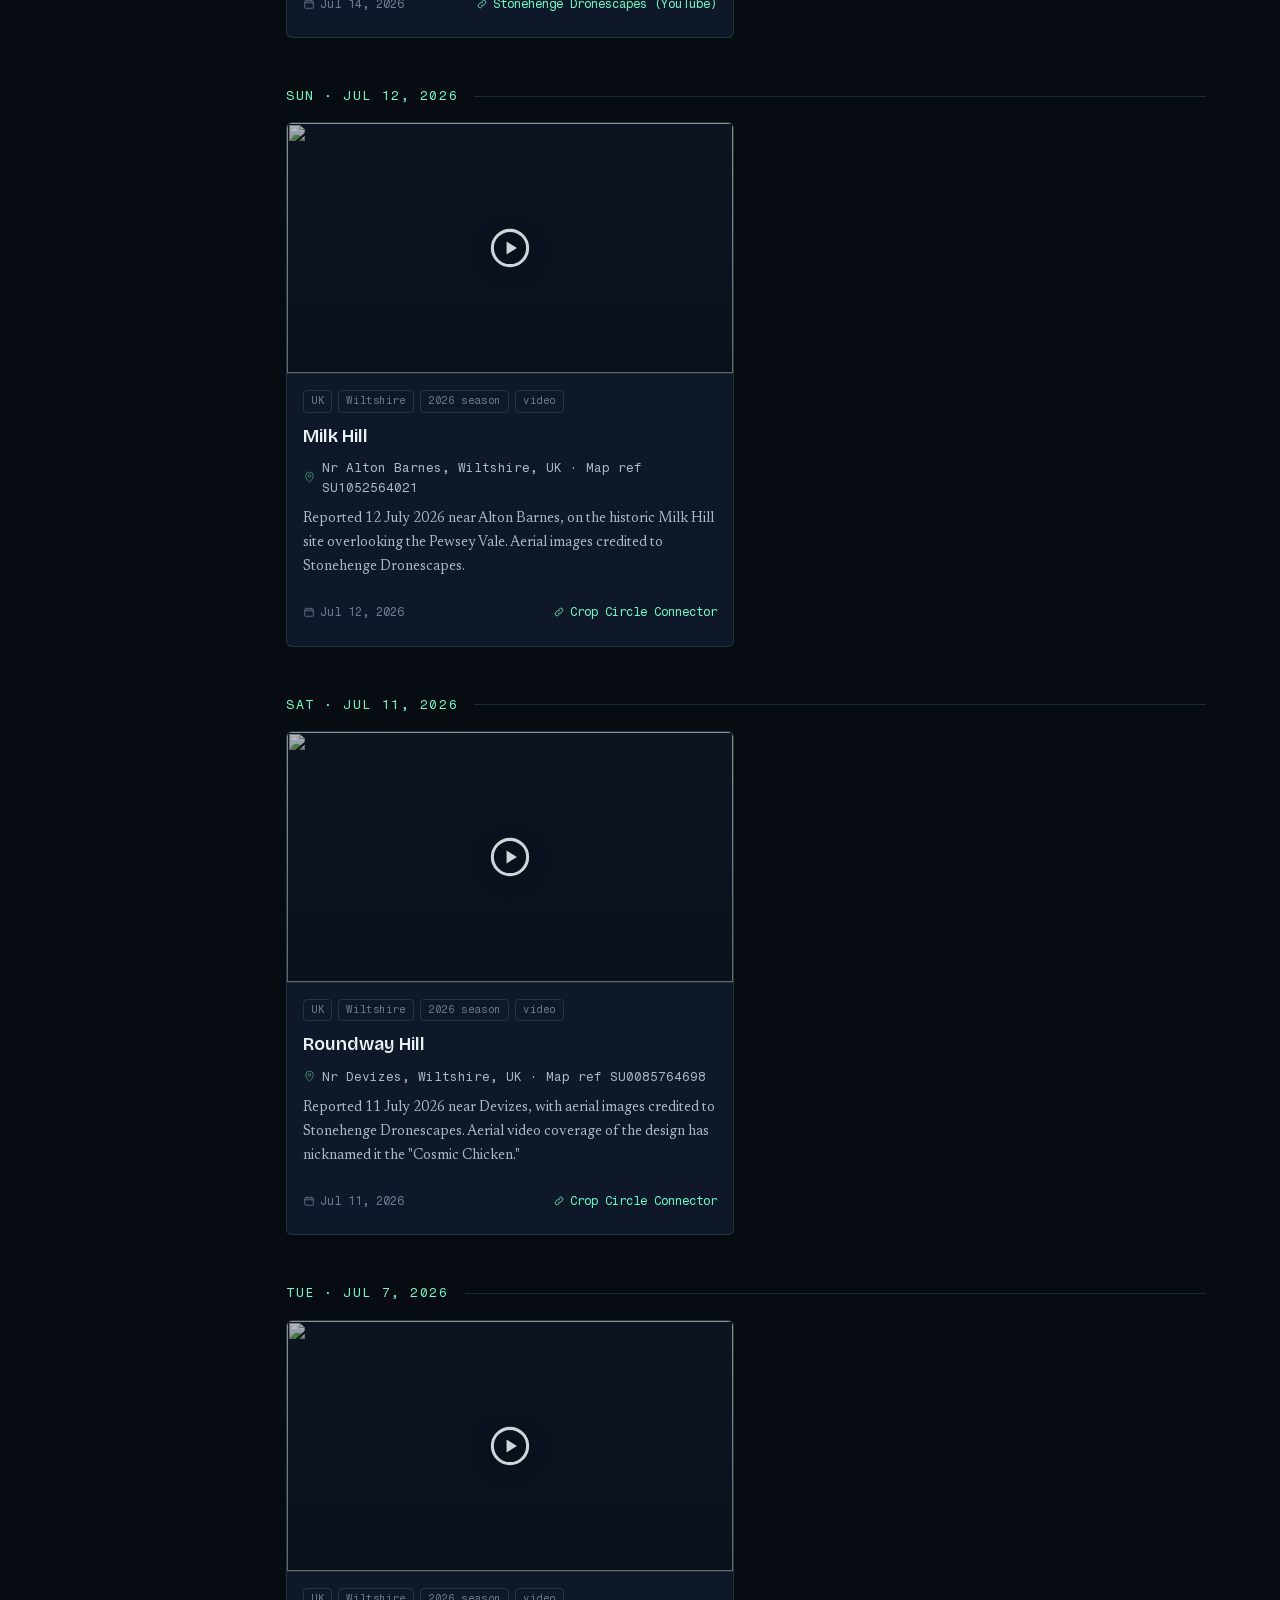
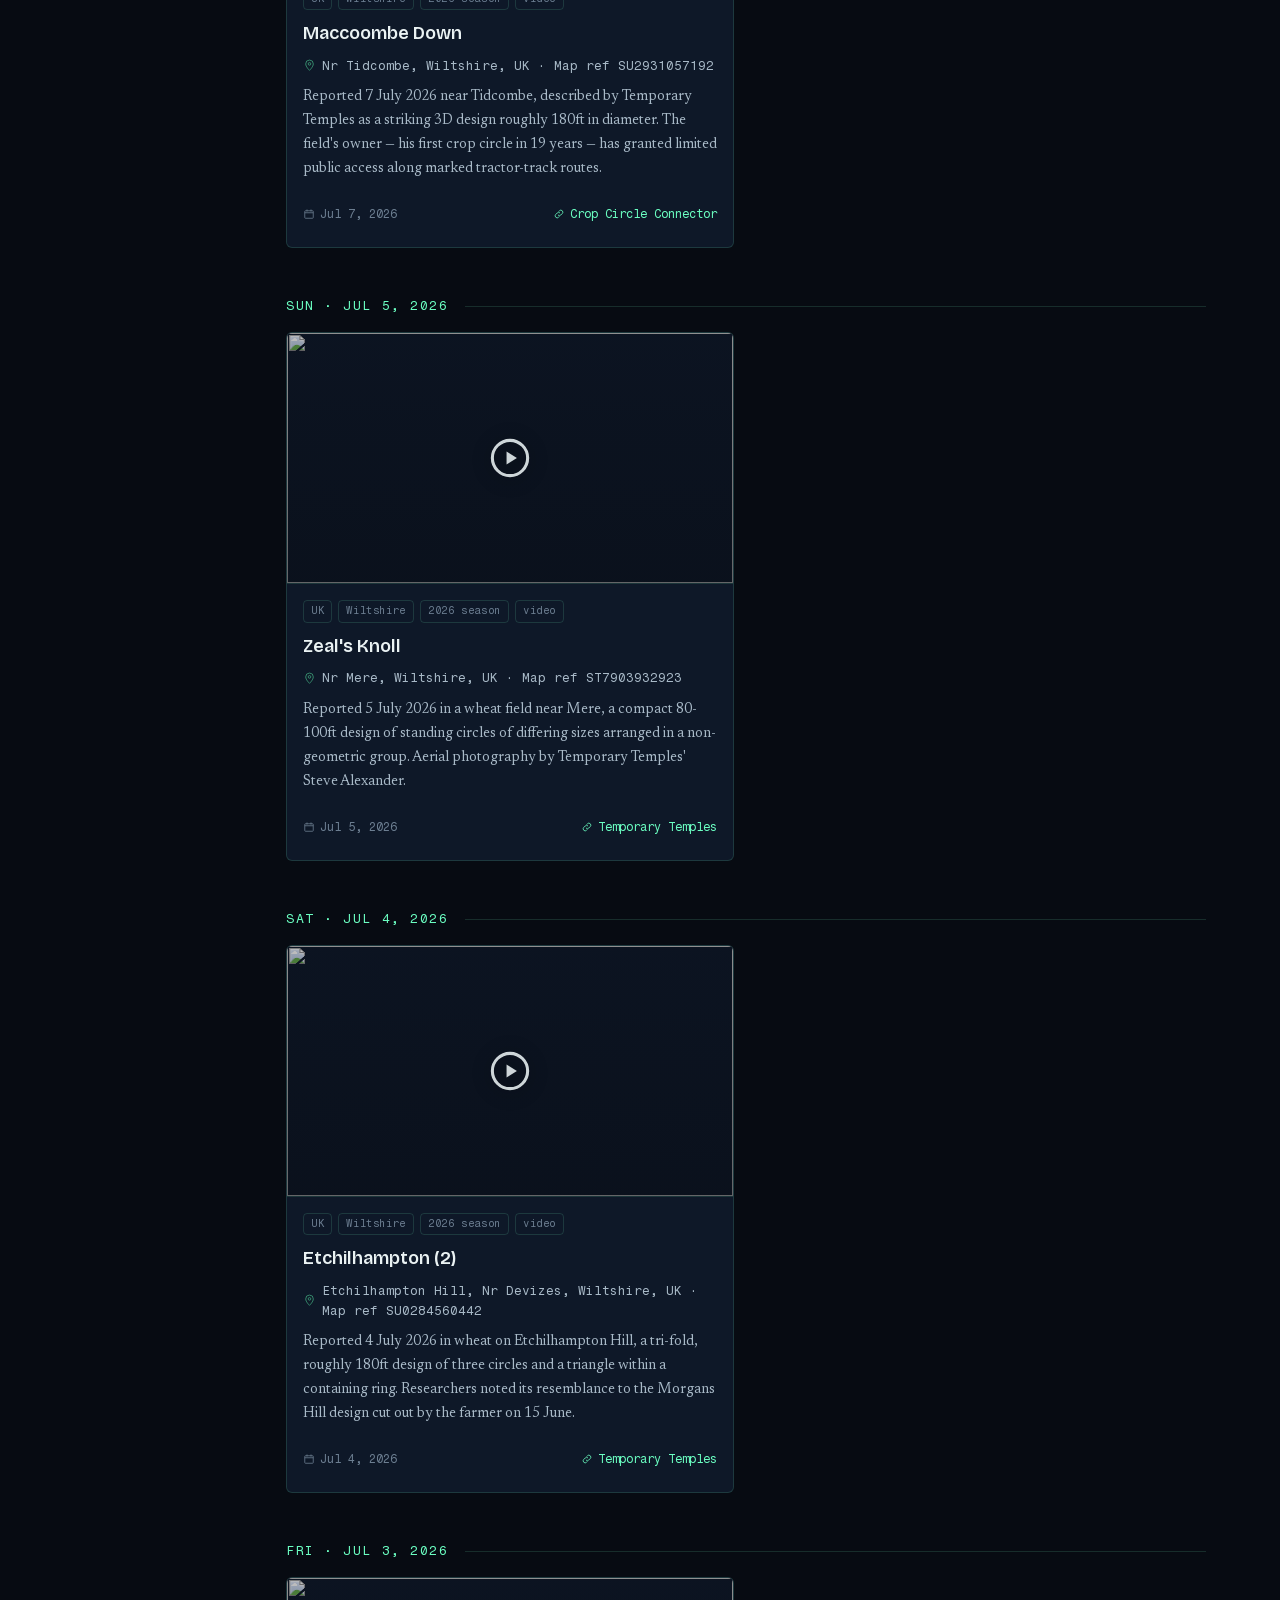
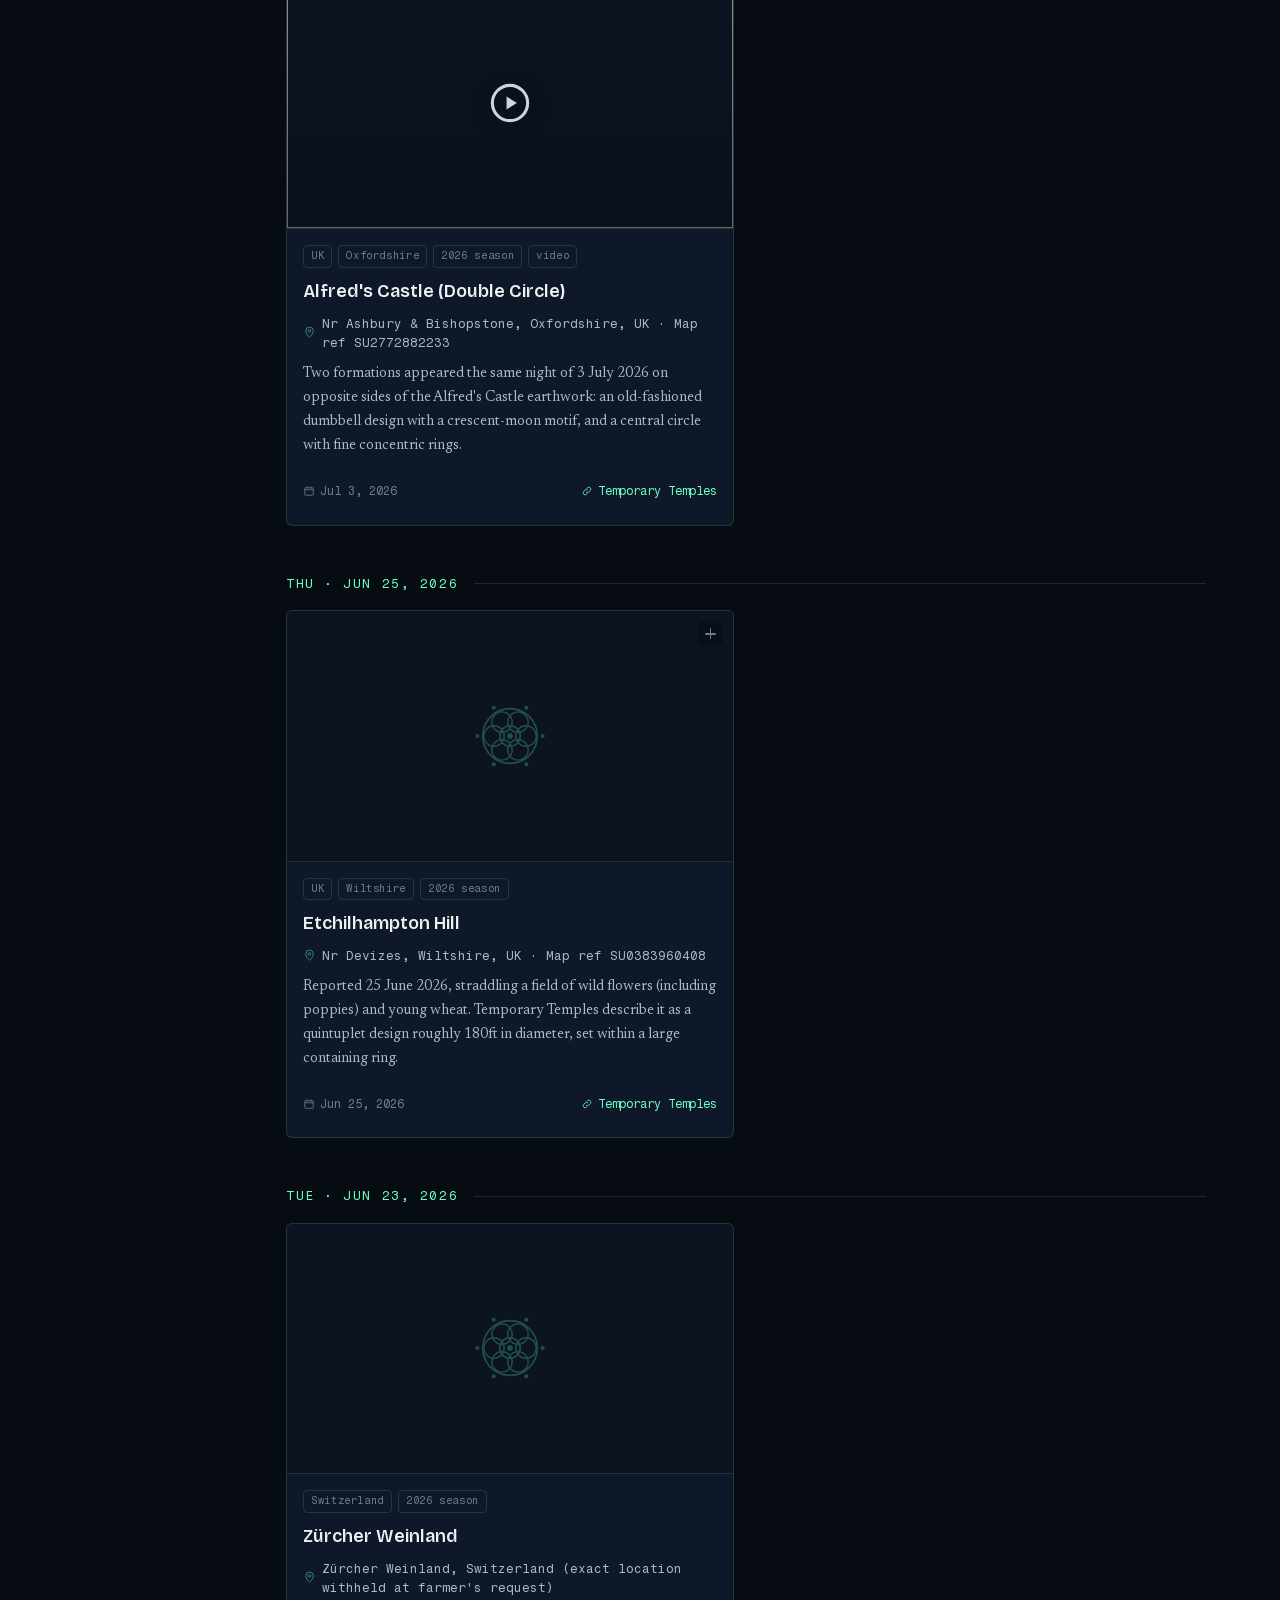
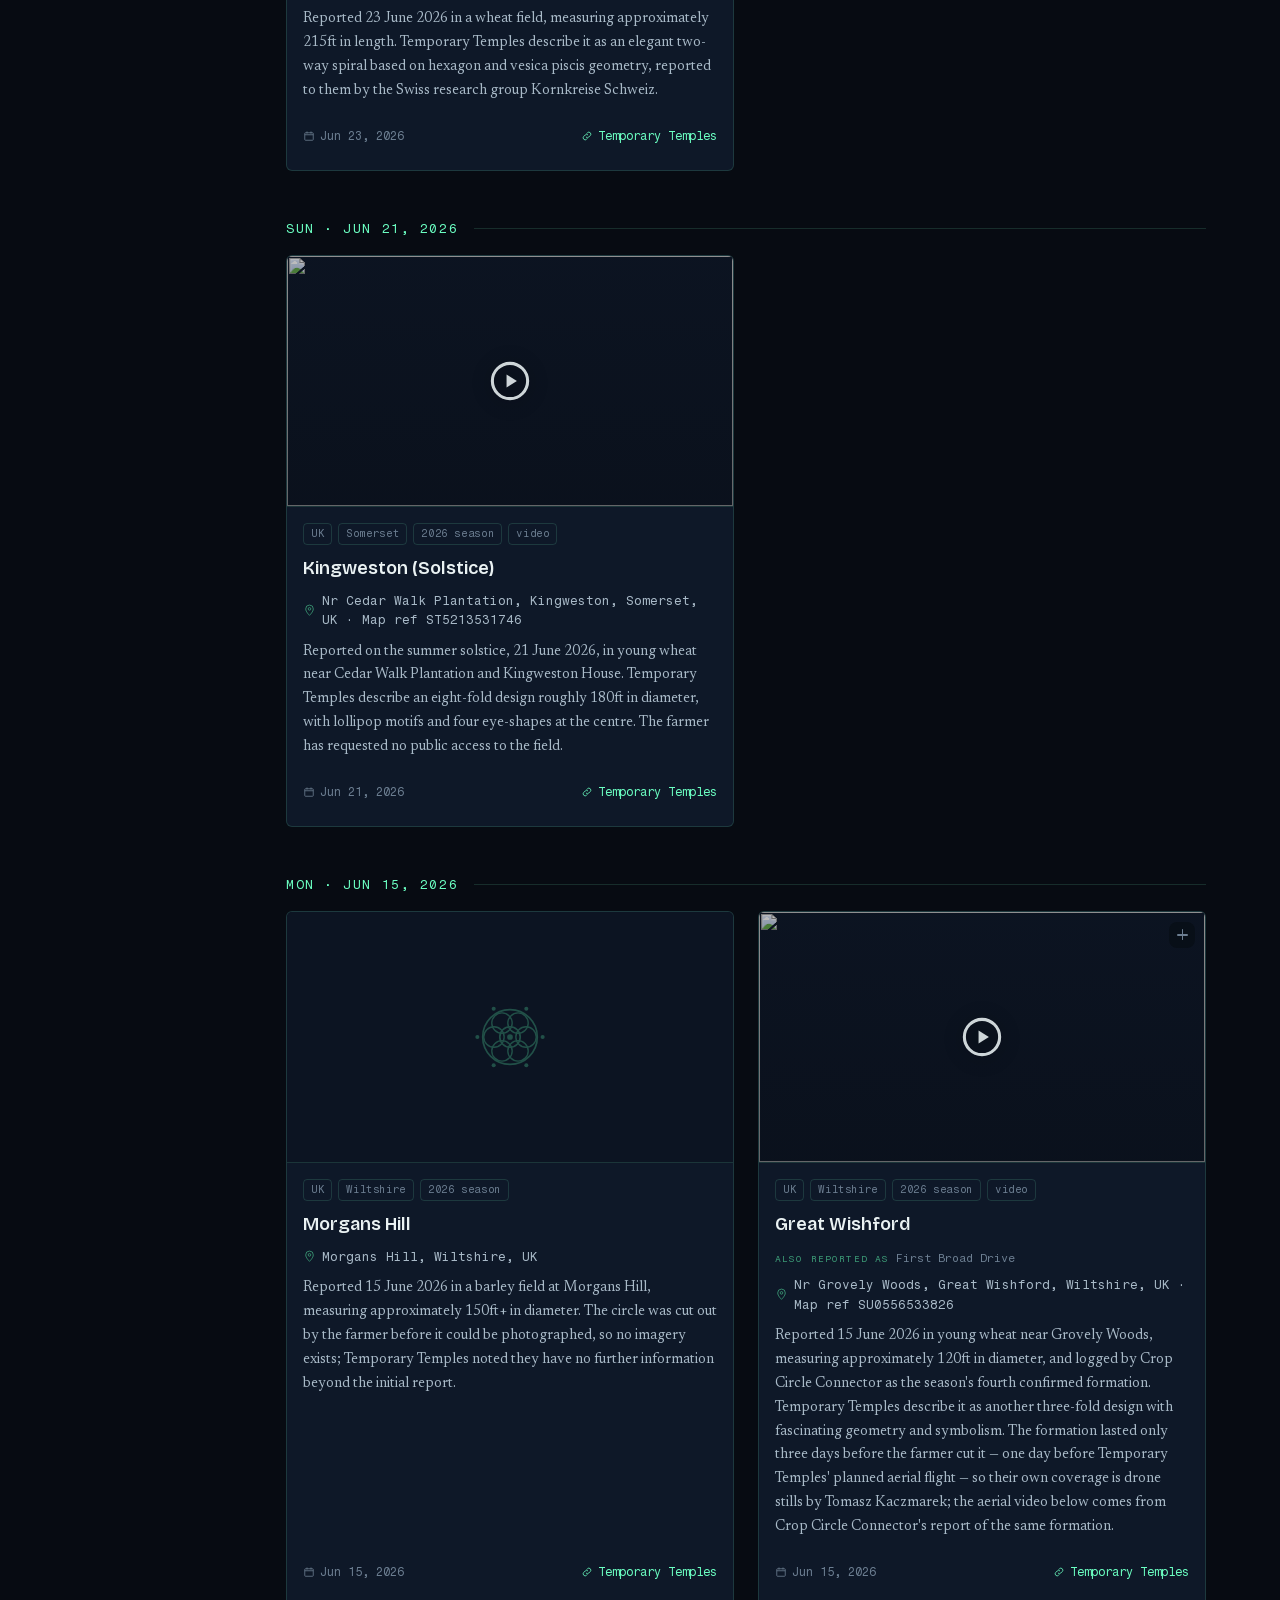
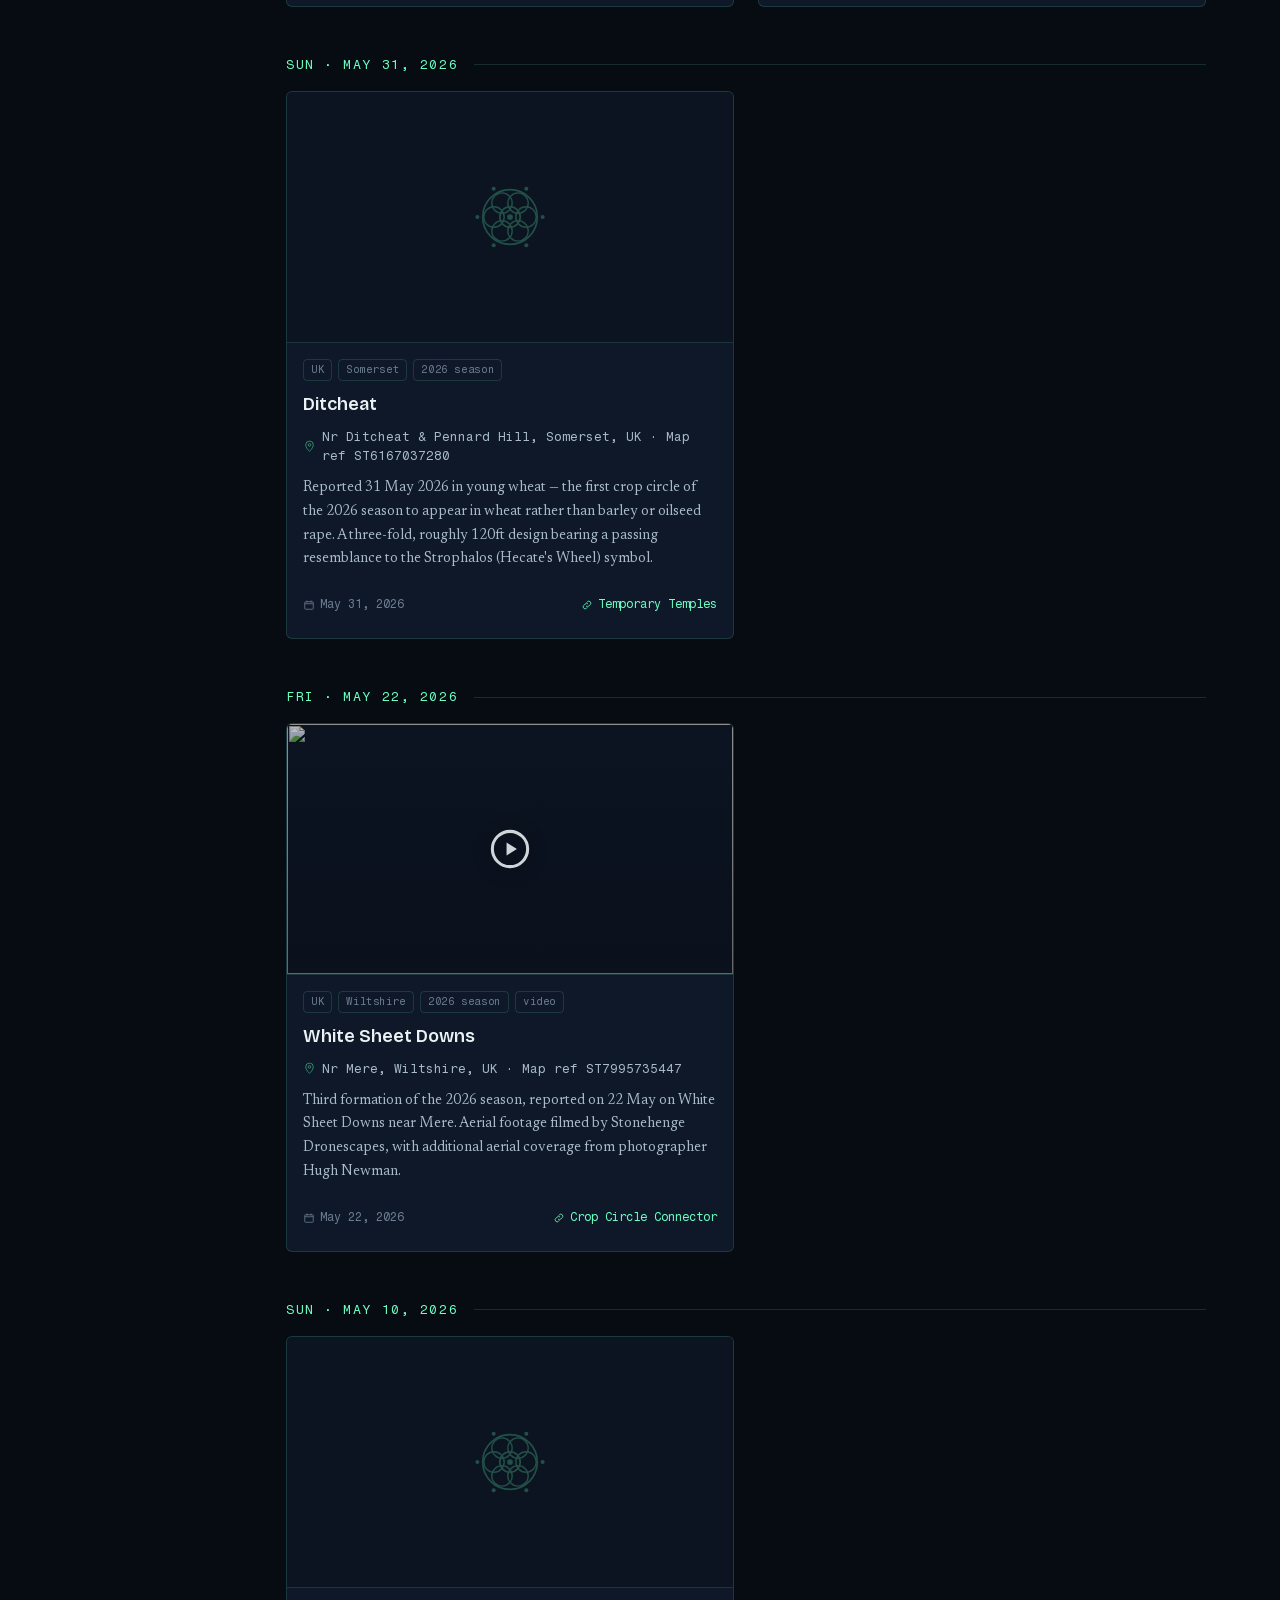
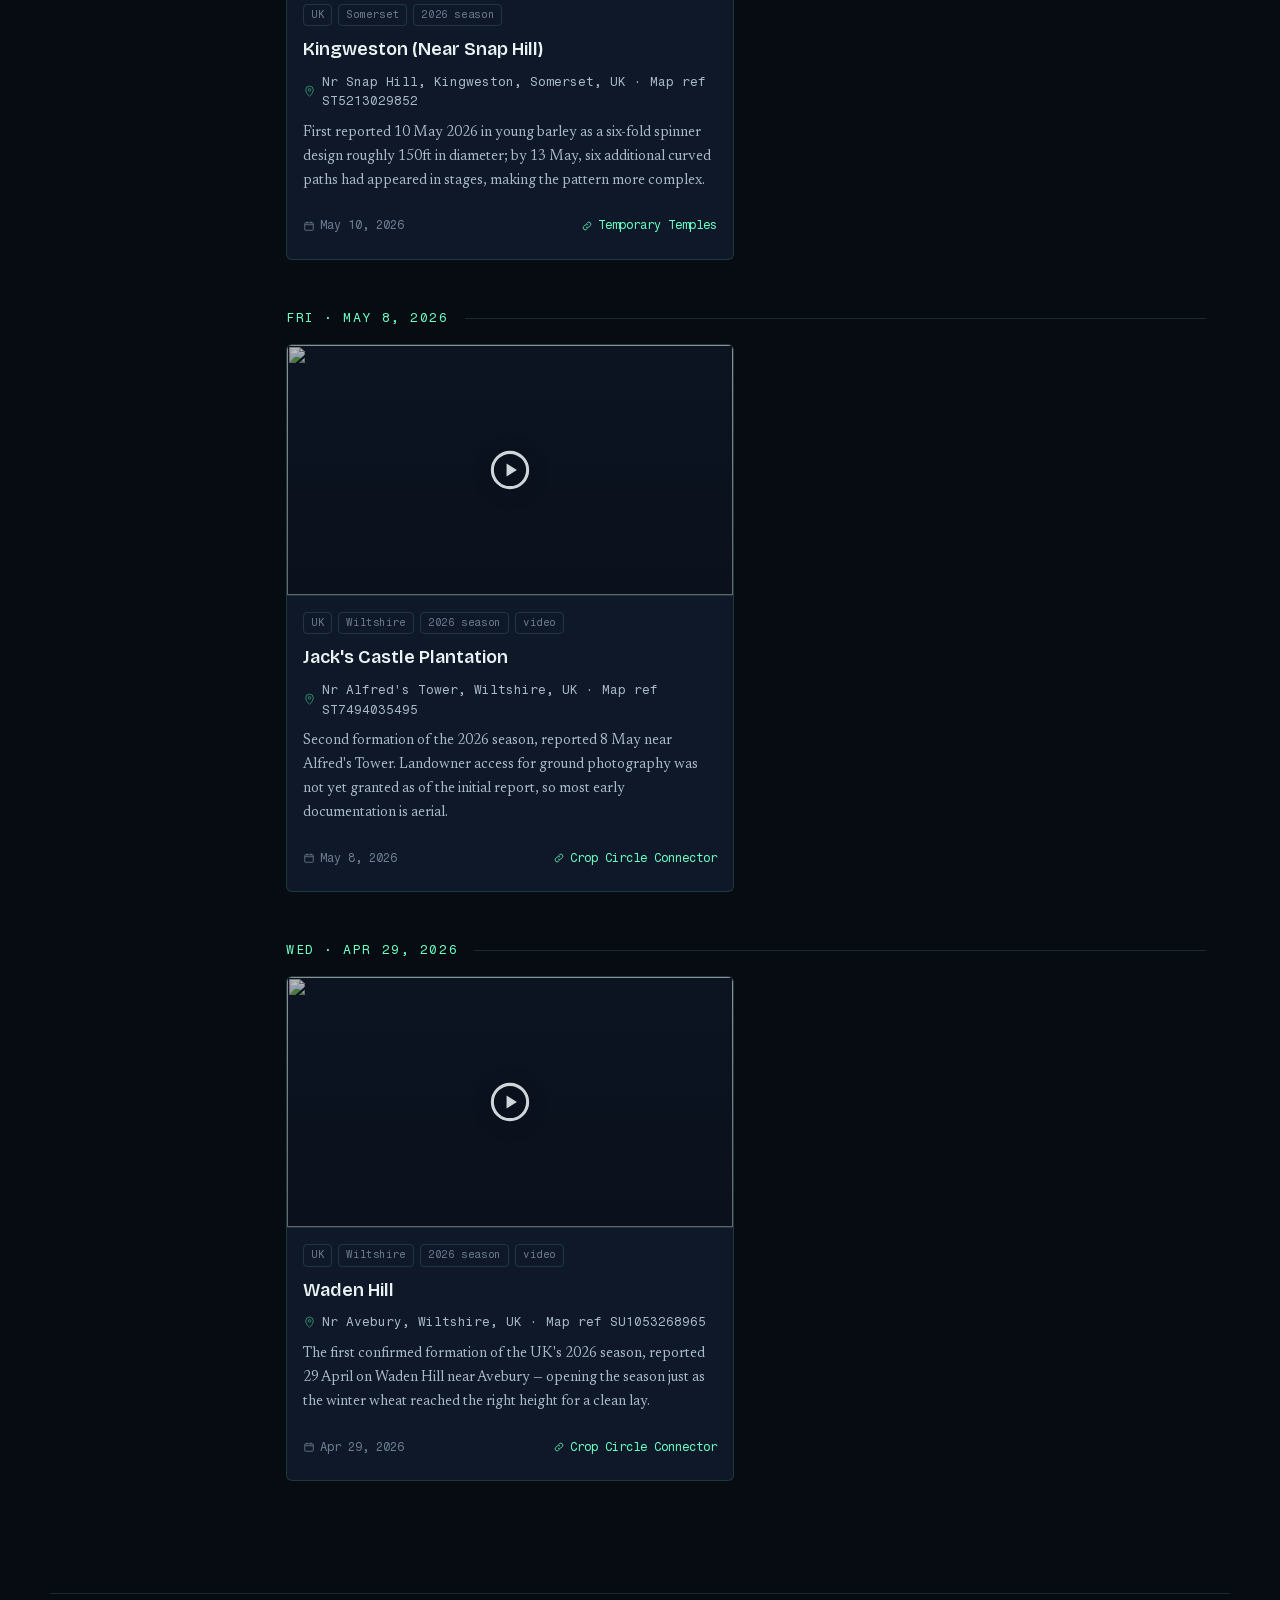
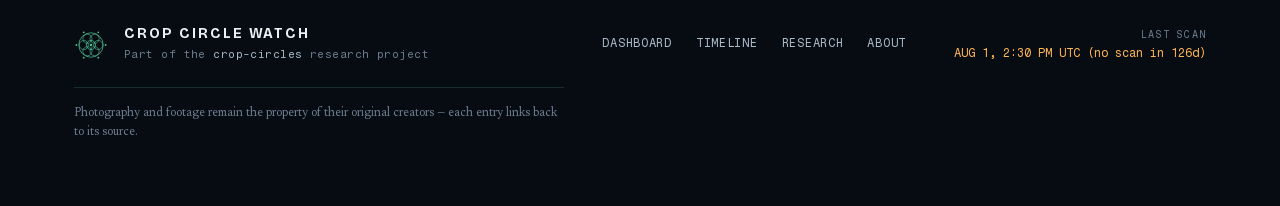
==== commit 38ee06d7: "Self-host webfonts; enable private vulnerability reporting (S4, S5) S4 — the three typefaces now shi" ====
--- a/index.html
+++ b/index.html
@@ -19,12 +19,13 @@
      Hosts allowed, and why:
        embed.bsky.app      Bluesky oEmbed JSON + embed.js (Live chatter widget)
        cdn/video.bsky.app  avatars and clips inside those embeds
-       fonts.googleapis    the three webfonts; fonts.gstatic serves the files
        i.ytimg.com         YouTube thumbnails
+     Webfonts are NOT in that list: they are served from this origin
+     (fonts.css + fonts/), so font-src stays 'self'. Keep it that way.
        youtube-nocookie    the click-to-play footage player
      'unsafe-inline' on style-src covers the handful of style="" attributes and
      the inline styles Bluesky's embed injects. -->
-<meta http-equiv="Content-Security-Policy" content="default-src 'self'; script-src 'self' https://embed.bsky.app; style-src 'self' 'unsafe-inline' https://fonts.googleapis.com; font-src 'self' https://fonts.gstatic.com; img-src 'self' data: https://i.ytimg.com https://cdn.bsky.app https://video.bsky.app; connect-src 'self' https://embed.bsky.app; frame-src https://www.youtube-nocookie.com https://www.youtube.com https://embed.bsky.app; media-src 'self' https://video.bsky.app; object-src 'none'; base-uri 'self'; form-action 'self'; upgrade-insecure-requests">
+<meta http-equiv="Content-Security-Policy" content="default-src 'self'; script-src 'self' https://embed.bsky.app; style-src 'self' 'unsafe-inline'; font-src 'self'; img-src 'self' data: https://i.ytimg.com https://cdn.bsky.app https://video.bsky.app; connect-src 'self' https://embed.bsky.app; frame-src https://www.youtube-nocookie.com https://www.youtube.com https://embed.bsky.app; media-src 'self' https://video.bsky.app; object-src 'none'; base-uri 'self'; form-action 'self'; upgrade-insecure-requests">
 <meta name="referrer" content="strict-origin-when-cross-origin">
 <title>Crop Circle Watch — Live Formation Log</title>
 <meta name="description" content="A daily-updated log of newly reported crop circle formations, with source links, photos, and aerial footage.">
@@ -32,9 +33,10 @@
 <!-- Favicon: shared logo.svg, so the mark only has to be defined once -->
 <link rel="icon" type="image/svg+xml" href="logo.svg">
 
-<link rel="preconnect" href="https://fonts.googleapis.com">
-<link rel="preconnect" href="https://fonts.gstatic.com" crossorigin>
-<link href="https://fonts.googleapis.com/css2?family=Bricolage+Grotesque:wght@400;500;600;700;800&family=Newsreader:ital,wght@0,400;0,500;0,600;1,400;1,500&family=Fragment+Mono:ital@0;1&display=swap" rel="stylesheet">
+<!-- Typefaces are served from this repo, not fonts.googleapis.com — see the
+     header of fonts.css for why. Nothing on this page contacts a third party
+     before the visitor asks it to. -->
+<link rel="stylesheet" href="fonts.css">
 
 <link rel="stylesheet" href="styles.css">
 </head>
--- a/fonts.css
+++ b/fonts.css
@@ -0,0 +1,125 @@
+/* ==========================================================================
+   fonts.css — the site's three typefaces, served from this repo.
+
+   Replaces the <link> to fonts.googleapis.com that every page used to carry.
+   That link meant every visitor's IP address and User-Agent went to Google on
+   every page load, for a site that otherwise collects nothing about anybody.
+   A German court (LG München I, 3 O 17493/20) found exactly that arrangement
+   to be a GDPR violation, and a crop circle log has a substantially UK/EU
+   readership. Self-hosting also removes two external origins from the CSP and
+   removes a third party who can change or stop serving the files.
+
+   WHAT IS HERE, AND WHY IT IS ONLY 10 FILES
+
+   Bricolage Grotesque and Newsreader are VARIABLE fonts: one file covers the
+   whole 200-800 weight range, which is why the five Bricolage weights the site
+   uses (400/500/600/700/800) are one @font-face with a weight RANGE, not five
+   separate faces. Google's own CSS served the same file five times over. Only
+   Fragment Mono is static, so it gets one face per style.
+
+   Each family is split by unicode-range into `latin` and `latin-ext`, so a
+   page of English text never downloads the accented-character file. The
+   Vietnamese and Cyrillic subsets Google also offers were dropped — this site
+   is English with occasional European place names, which latin-ext covers.
+
+   Total: 312 KB across 10 files, of which a typical English page pulls three.
+
+   HOW TO REGENERATE (e.g. to add a weight or pick up an upstream revision)
+
+   1. Open the Google Fonts css2 URL in a REAL browser — the API serves .ttf
+      to clients whose User-Agent it doesn't recognise, and woff2 only to
+      modern ones. Fetching it with a plain curl gets you the wrong format.
+   2. Take the `latin` and `latin-ext` src URLs for each family. Variable
+      families repeat the same URL for every weight; you only need it once.
+   3. Download into fonts/, then mirror any change here.
+   Font files are versioned in the URL path (v9, v26, v6 above), so an upstream
+   change cannot alter what is already committed here.
+   ========================================================================== */
+
+/* -- Bricolage Grotesque — display/UI. Variable, 200-800. ------------------ */
+@font-face {
+  font-family: 'Bricolage Grotesque';
+  font-style: normal;
+  font-weight: 200 800;
+  font-stretch: 100%;
+  font-display: swap;
+  src: url(fonts/bricolage-grotesque-latin-ext.woff2) format('woff2');
+  unicode-range: U+0100-02BA, U+02BD-02C5, U+02C7-02CC, U+02CE-02D7, U+02DD-02FF, U+0304, U+0308, U+0329, U+1D00-1DBF, U+1E00-1E9F, U+1EF2-1EFF, U+2020, U+20A0-20AB, U+20AD-20C0, U+2113, U+2C60-2C7F, U+A720-A7FF;
+}
+@font-face {
+  font-family: 'Bricolage Grotesque';
+  font-style: normal;
+  font-weight: 200 800;
+  font-stretch: 100%;
+  font-display: swap;
+  src: url(fonts/bricolage-grotesque-latin.woff2) format('woff2');
+  unicode-range: U+0000-00FF, U+0131, U+0152-0153, U+02BB-02BC, U+02C6, U+02DA, U+02DC, U+0304, U+0308, U+0329, U+2000-206F, U+20AC, U+2122, U+2191, U+2193, U+2212, U+2215, U+FEFF, U+FFFD;
+}
+
+/* -- Newsreader — body copy. Variable, 200-800, real italics. -------------- */
+@font-face {
+  font-family: 'Newsreader';
+  font-style: normal;
+  font-weight: 200 800;
+  font-display: swap;
+  src: url(fonts/newsreader-latin-ext.woff2) format('woff2');
+  unicode-range: U+0100-02BA, U+02BD-02C5, U+02C7-02CC, U+02CE-02D7, U+02DD-02FF, U+0304, U+0308, U+0329, U+1D00-1DBF, U+1E00-1E9F, U+1EF2-1EFF, U+2020, U+20A0-20AB, U+20AD-20C0, U+2113, U+2C60-2C7F, U+A720-A7FF;
+}
+@font-face {
+  font-family: 'Newsreader';
+  font-style: normal;
+  font-weight: 200 800;
+  font-display: swap;
+  src: url(fonts/newsreader-latin.woff2) format('woff2');
+  unicode-range: U+0000-00FF, U+0131, U+0152-0153, U+02BB-02BC, U+02C6, U+02DA, U+02DC, U+0304, U+0308, U+0329, U+2000-206F, U+20AC, U+2122, U+2191, U+2193, U+2212, U+2215, U+FEFF, U+FFFD;
+}
+@font-face {
+  font-family: 'Newsreader';
+  font-style: italic;
+  font-weight: 200 800;
+  font-display: swap;
+  src: url(fonts/newsreader-italic-latin-ext.woff2) format('woff2');
+  unicode-range: U+0100-02BA, U+02BD-02C5, U+02C7-02CC, U+02CE-02D7, U+02DD-02FF, U+0304, U+0308, U+0329, U+1D00-1DBF, U+1E00-1E9F, U+1EF2-1EFF, U+2020, U+20A0-20AB, U+20AD-20C0, U+2113, U+2C60-2C7F, U+A720-A7FF;
+}
+@font-face {
+  font-family: 'Newsreader';
+  font-style: italic;
+  font-weight: 200 800;
+  font-display: swap;
+  src: url(fonts/newsreader-italic-latin.woff2) format('woff2');
+  unicode-range: U+0000-00FF, U+0131, U+0152-0153, U+02BB-02BC, U+02C6, U+02DA, U+02DC, U+0304, U+0308, U+0329, U+2000-206F, U+20AC, U+2122, U+2191, U+2193, U+2212, U+2215, U+FEFF, U+FFFD;
+}
+
+/* -- Fragment Mono — data, stamps, map refs. Static 400 + italic. ---------- */
+@font-face {
+  font-family: 'Fragment Mono';
+  font-style: normal;
+  font-weight: 400;
+  font-display: swap;
+  src: url(fonts/fragment-mono-latin-ext.woff2) format('woff2');
+  unicode-range: U+0100-02BA, U+02BD-02C5, U+02C7-02CC, U+02CE-02D7, U+02DD-02FF, U+0304, U+0308, U+0329, U+1D00-1DBF, U+1E00-1E9F, U+1EF2-1EFF, U+2020, U+20A0-20AB, U+20AD-20C0, U+2113, U+2C60-2C7F, U+A720-A7FF;
+}
+@font-face {
+  font-family: 'Fragment Mono';
+  font-style: normal;
+  font-weight: 400;
+  font-display: swap;
+  src: url(fonts/fragment-mono-latin.woff2) format('woff2');
+  unicode-range: U+0000-00FF, U+0131, U+0152-0153, U+02BB-02BC, U+02C6, U+02DA, U+02DC, U+0304, U+0308, U+0329, U+2000-206F, U+20AC, U+2122, U+2191, U+2193, U+2212, U+2215, U+FEFF, U+FFFD;
+}
+@font-face {
+  font-family: 'Fragment Mono';
+  font-style: italic;
+  font-weight: 400;
+  font-display: swap;
+  src: url(fonts/fragment-mono-italic-latin-ext.woff2) format('woff2');
+  unicode-range: U+0100-02BA, U+02BD-02C5, U+02C7-02CC, U+02CE-02D7, U+02DD-02FF, U+0304, U+0308, U+0329, U+1D00-1DBF, U+1E00-1E9F, U+1EF2-1EFF, U+2020, U+20A0-20AB, U+20AD-20C0, U+2113, U+2C60-2C7F, U+A720-A7FF;
+}
+@font-face {
+  font-family: 'Fragment Mono';
+  font-style: italic;
+  font-weight: 400;
+  font-display: swap;
+  src: url(fonts/fragment-mono-italic-latin.woff2) format('woff2');
+  unicode-range: U+0000-00FF, U+0131, U+0152-0153, U+02BB-02BC, U+02C6, U+02DA, U+02DC, U+0304, U+0308, U+0329, U+2000-206F, U+20AC, U+2122, U+2191, U+2193, U+2212, U+2215, U+FEFF, U+FFFD;
+}
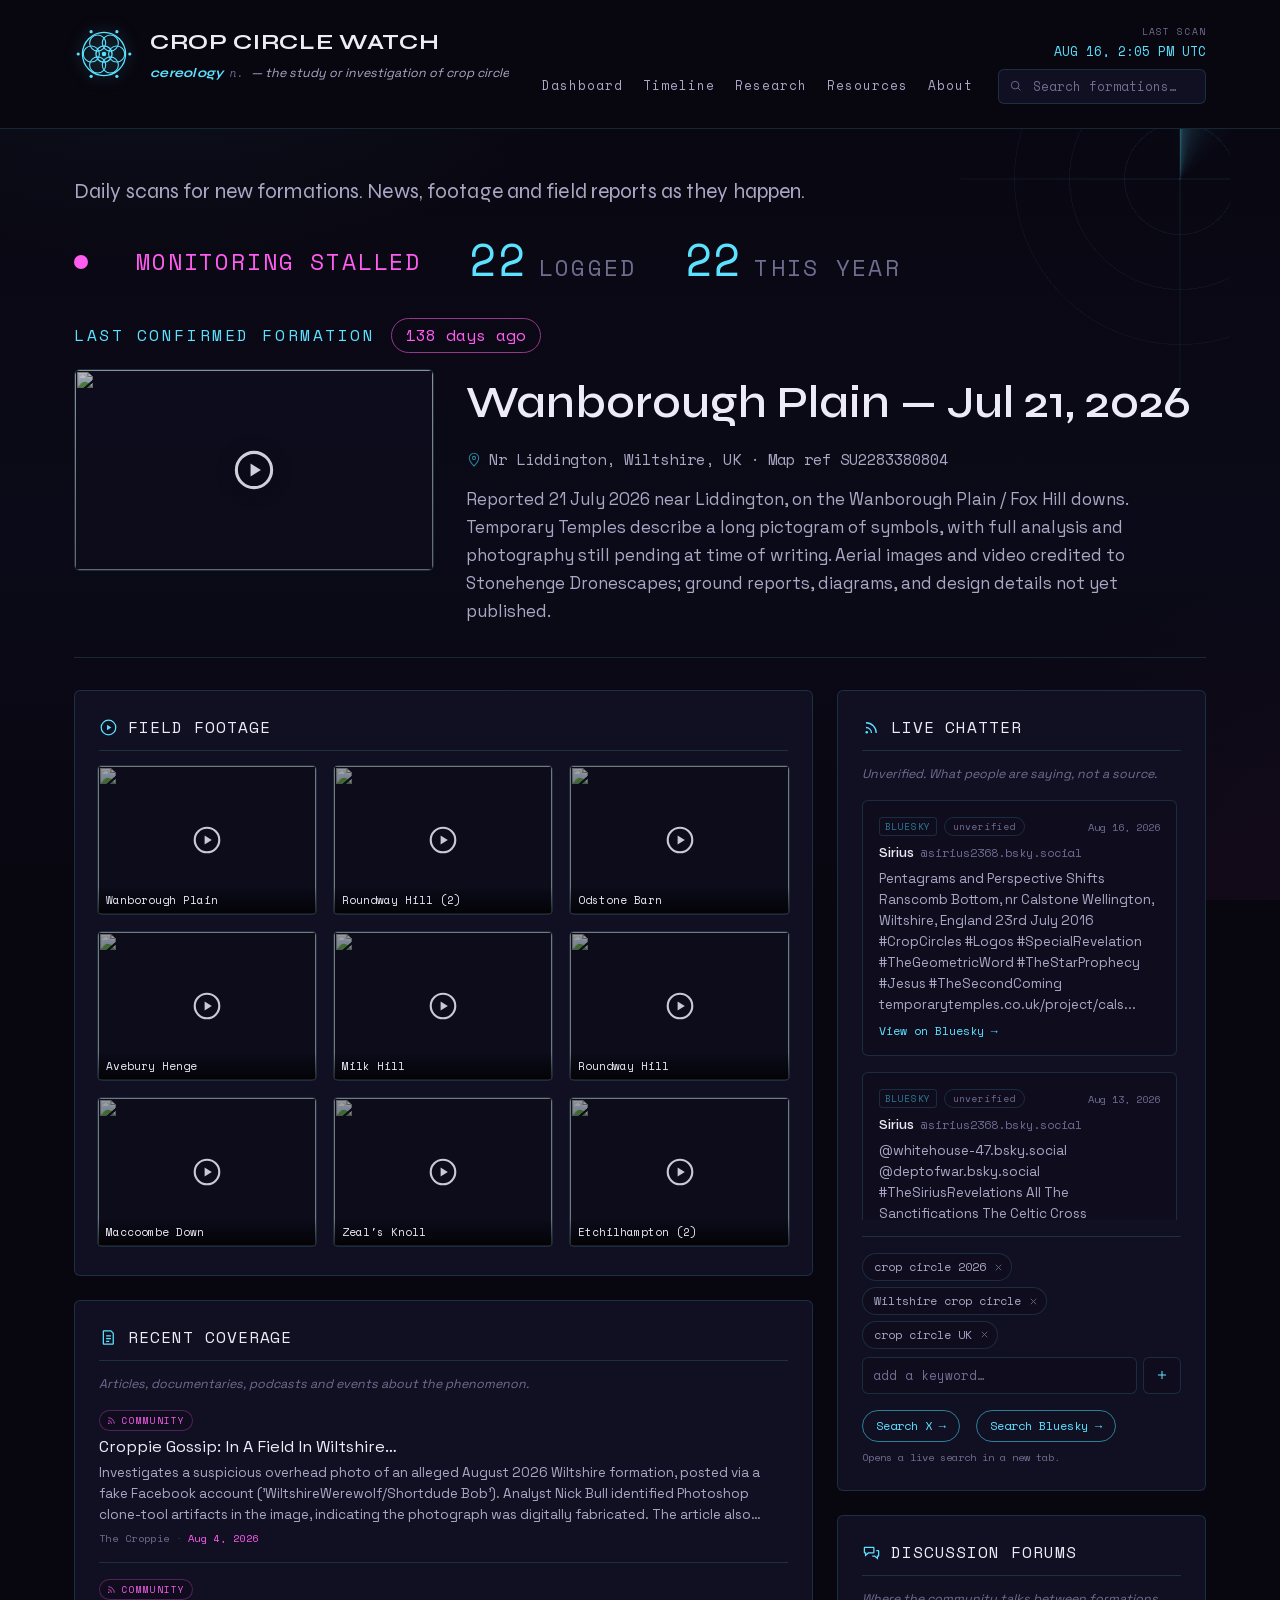
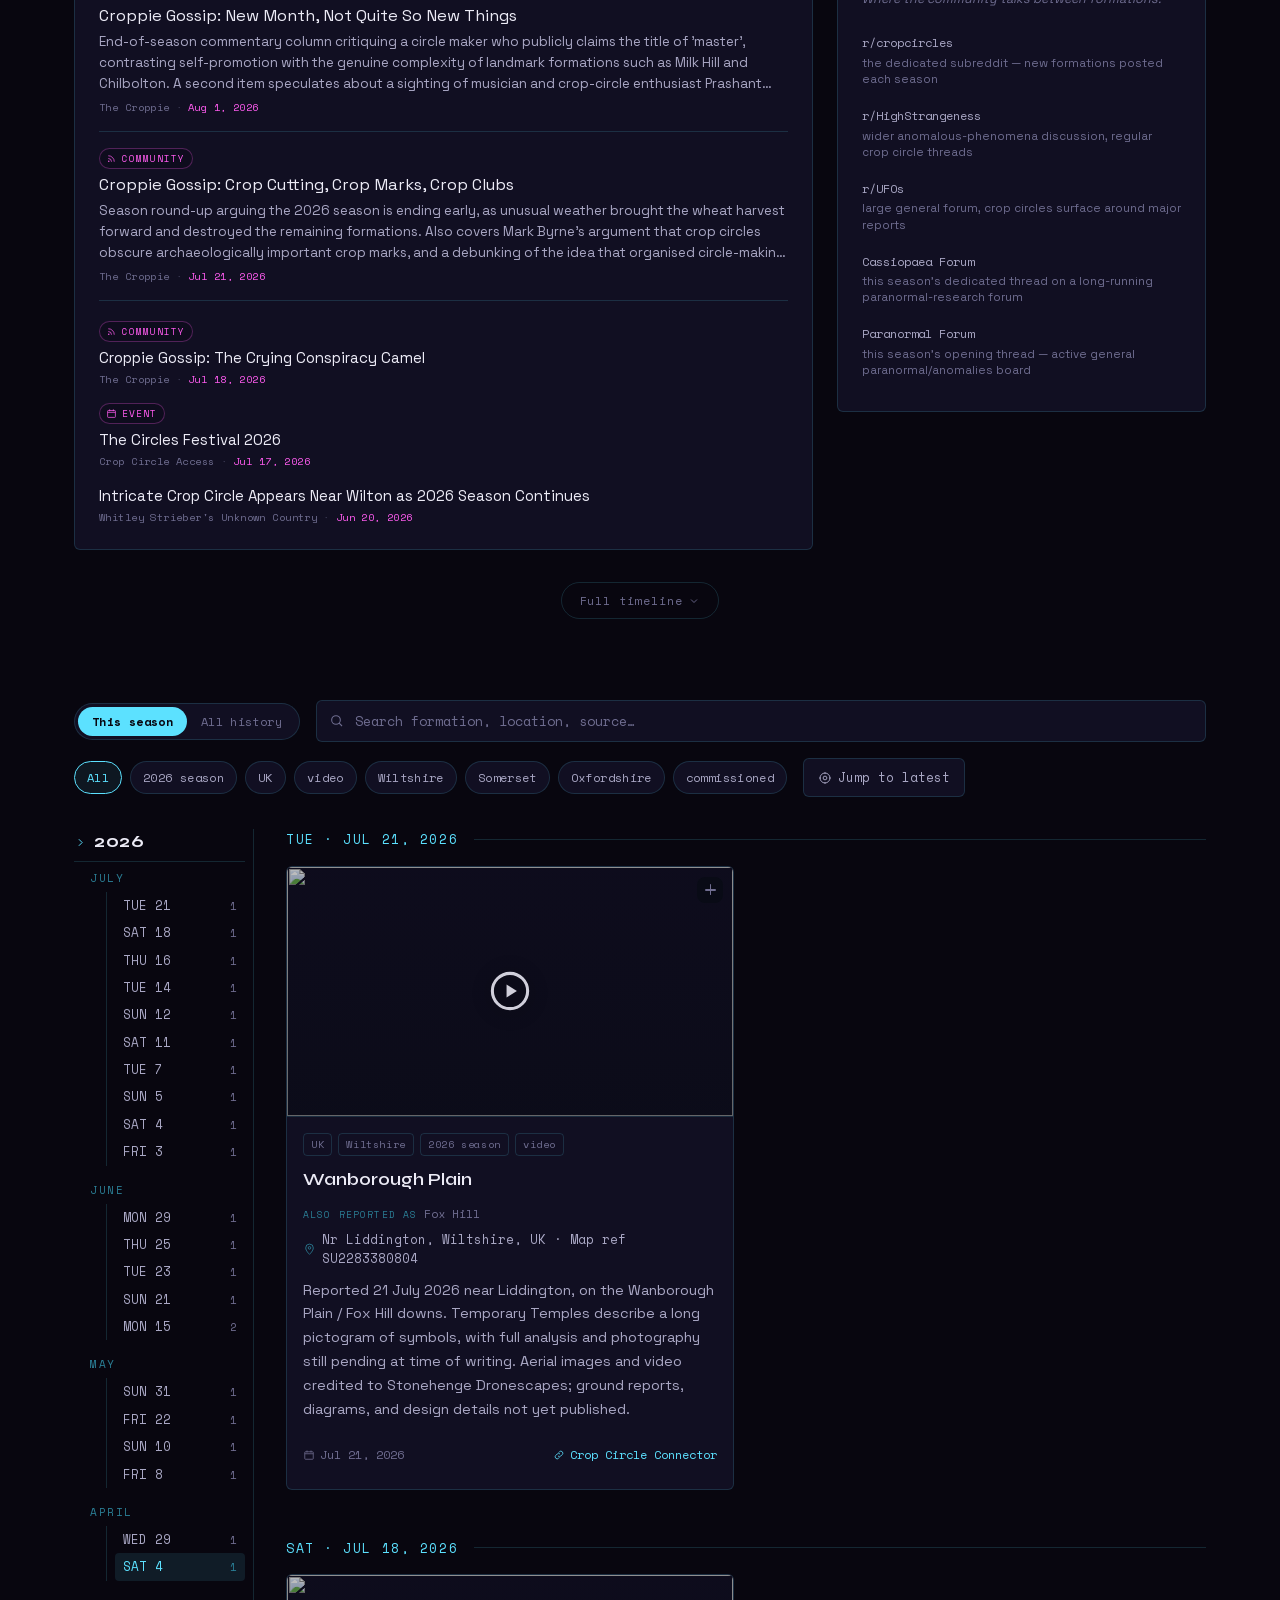
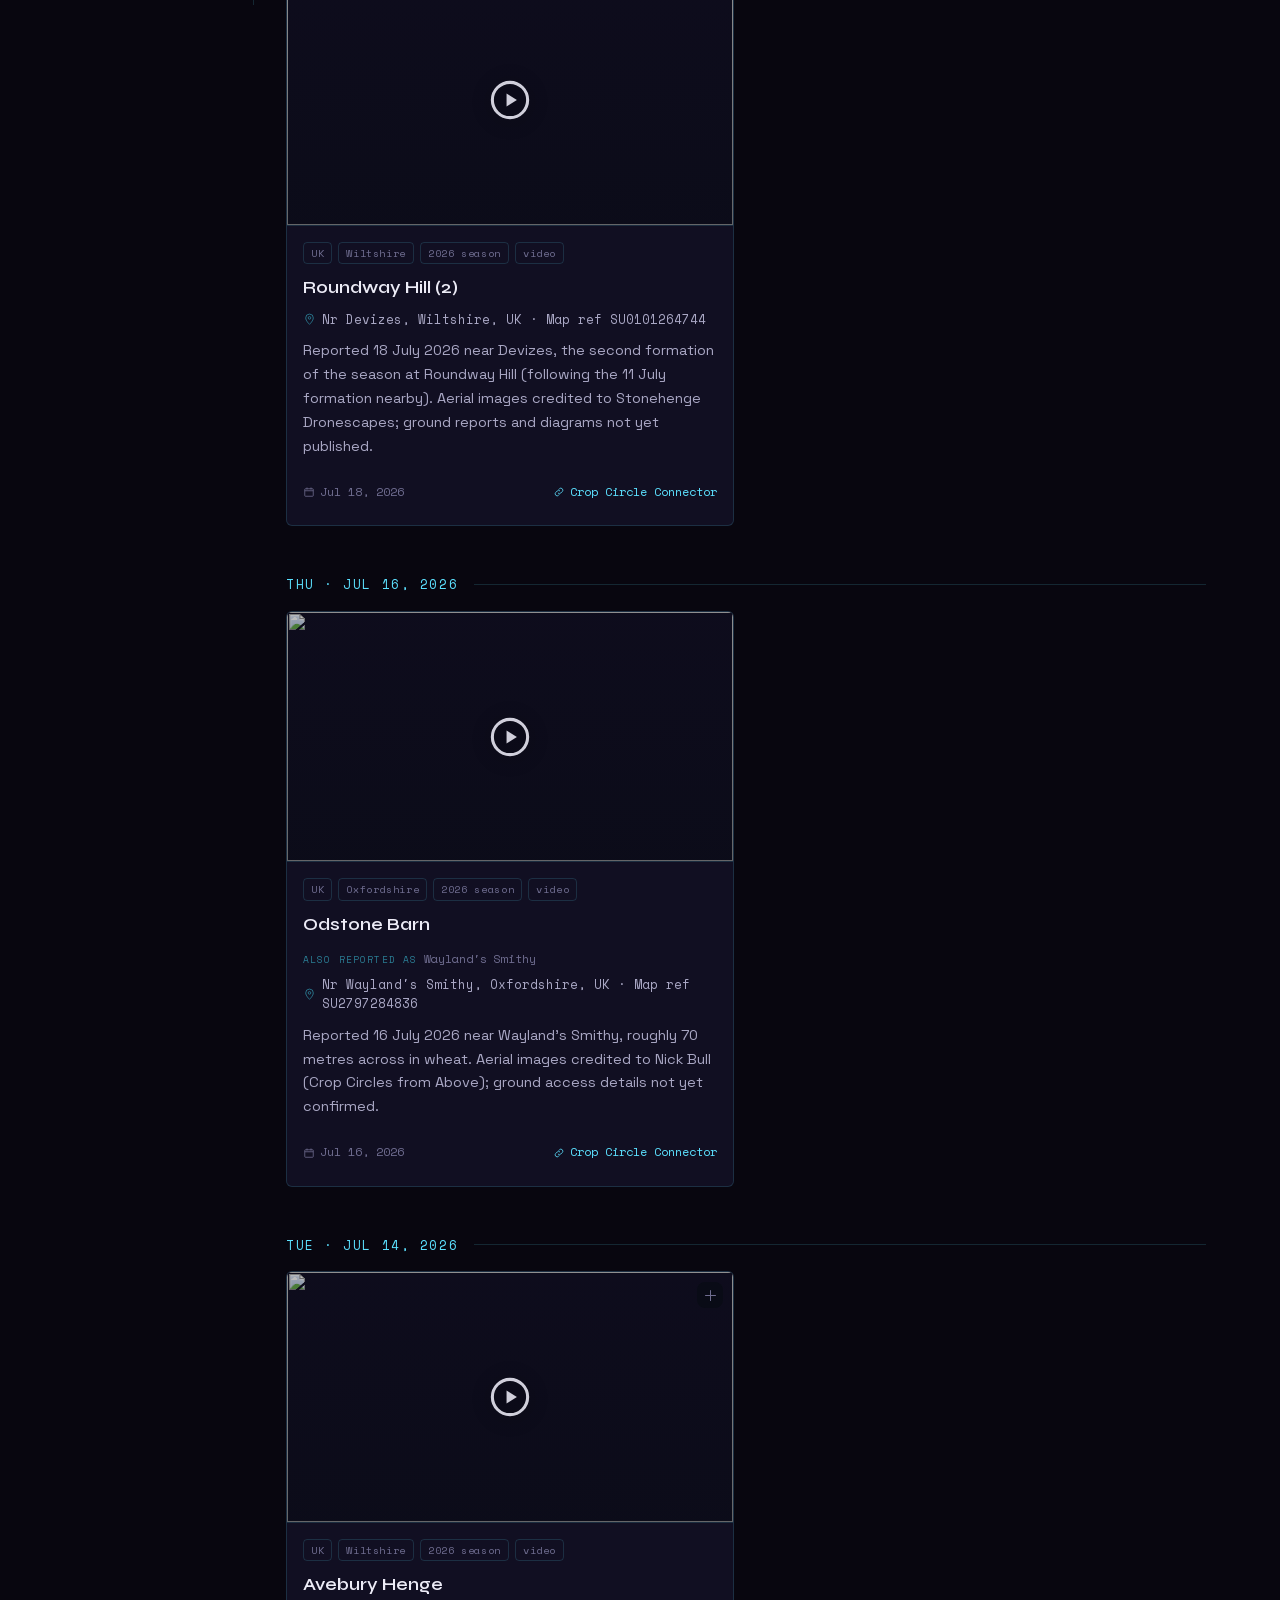
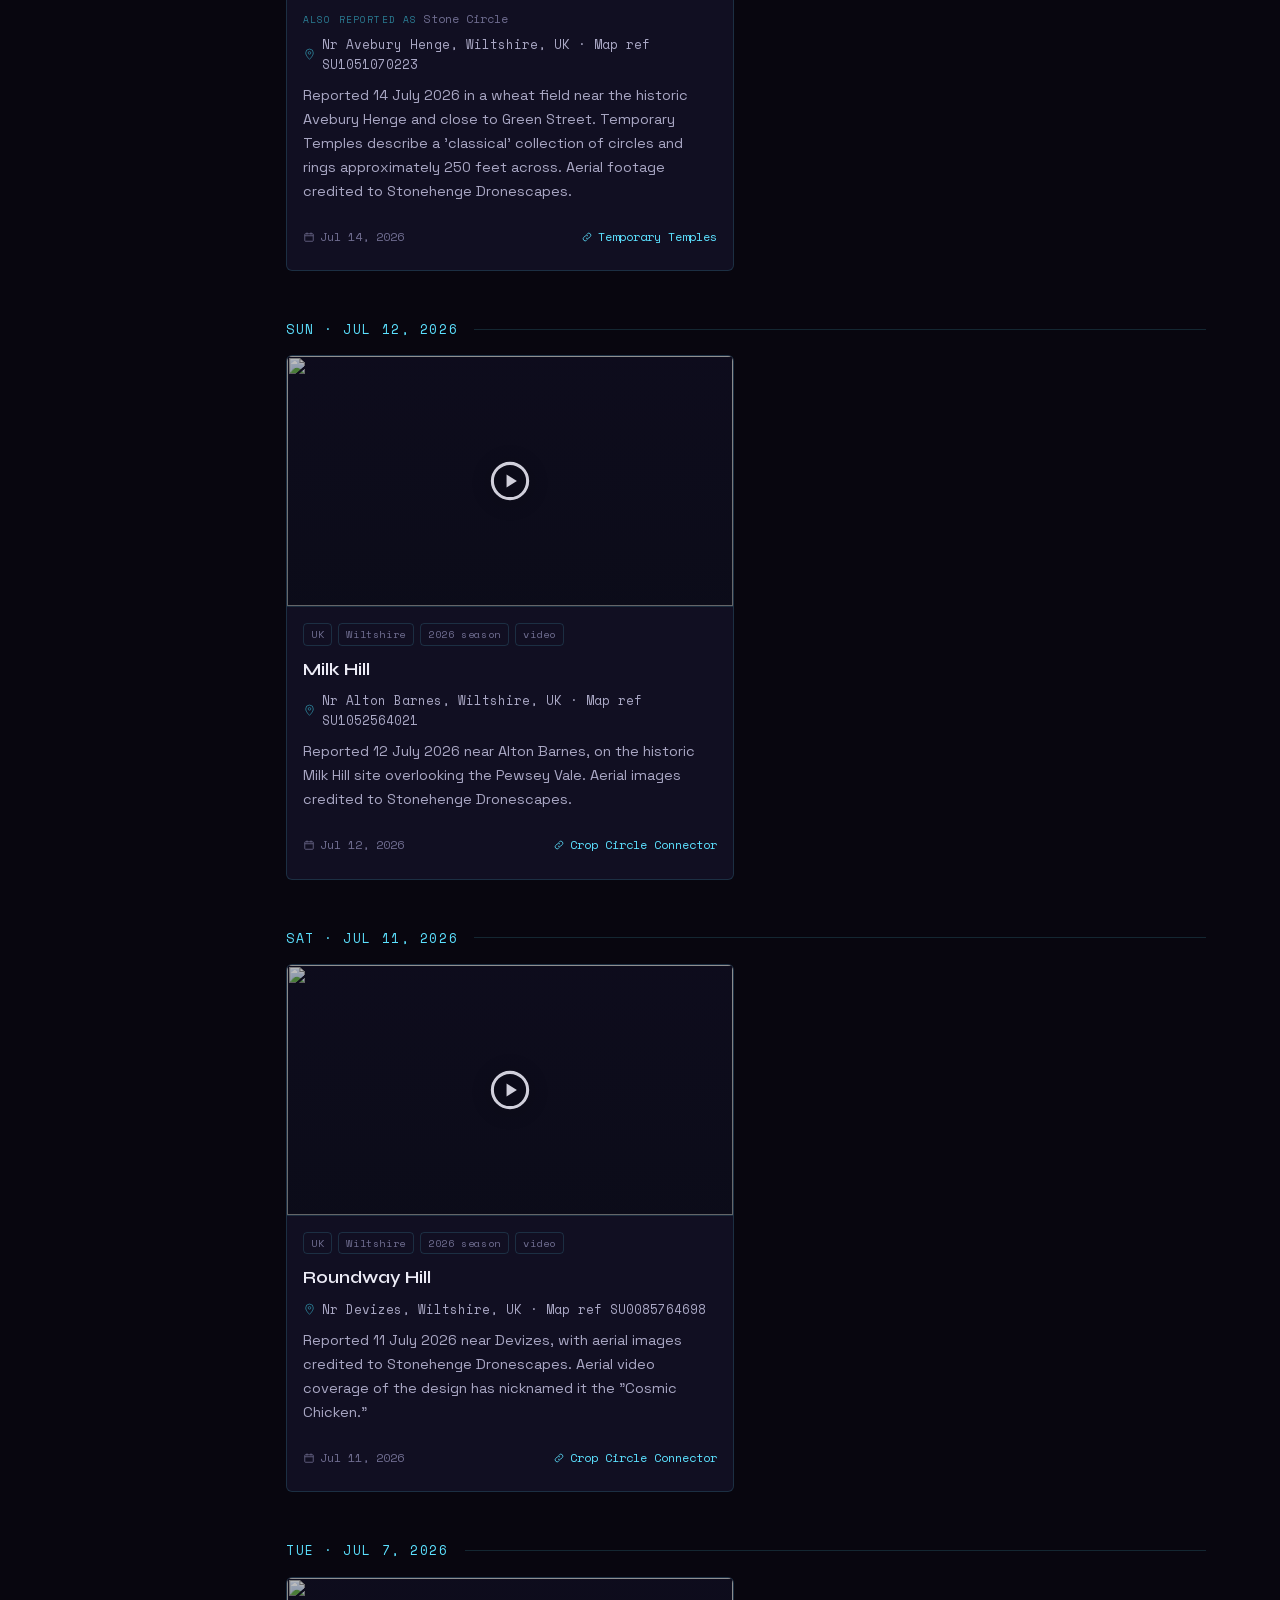
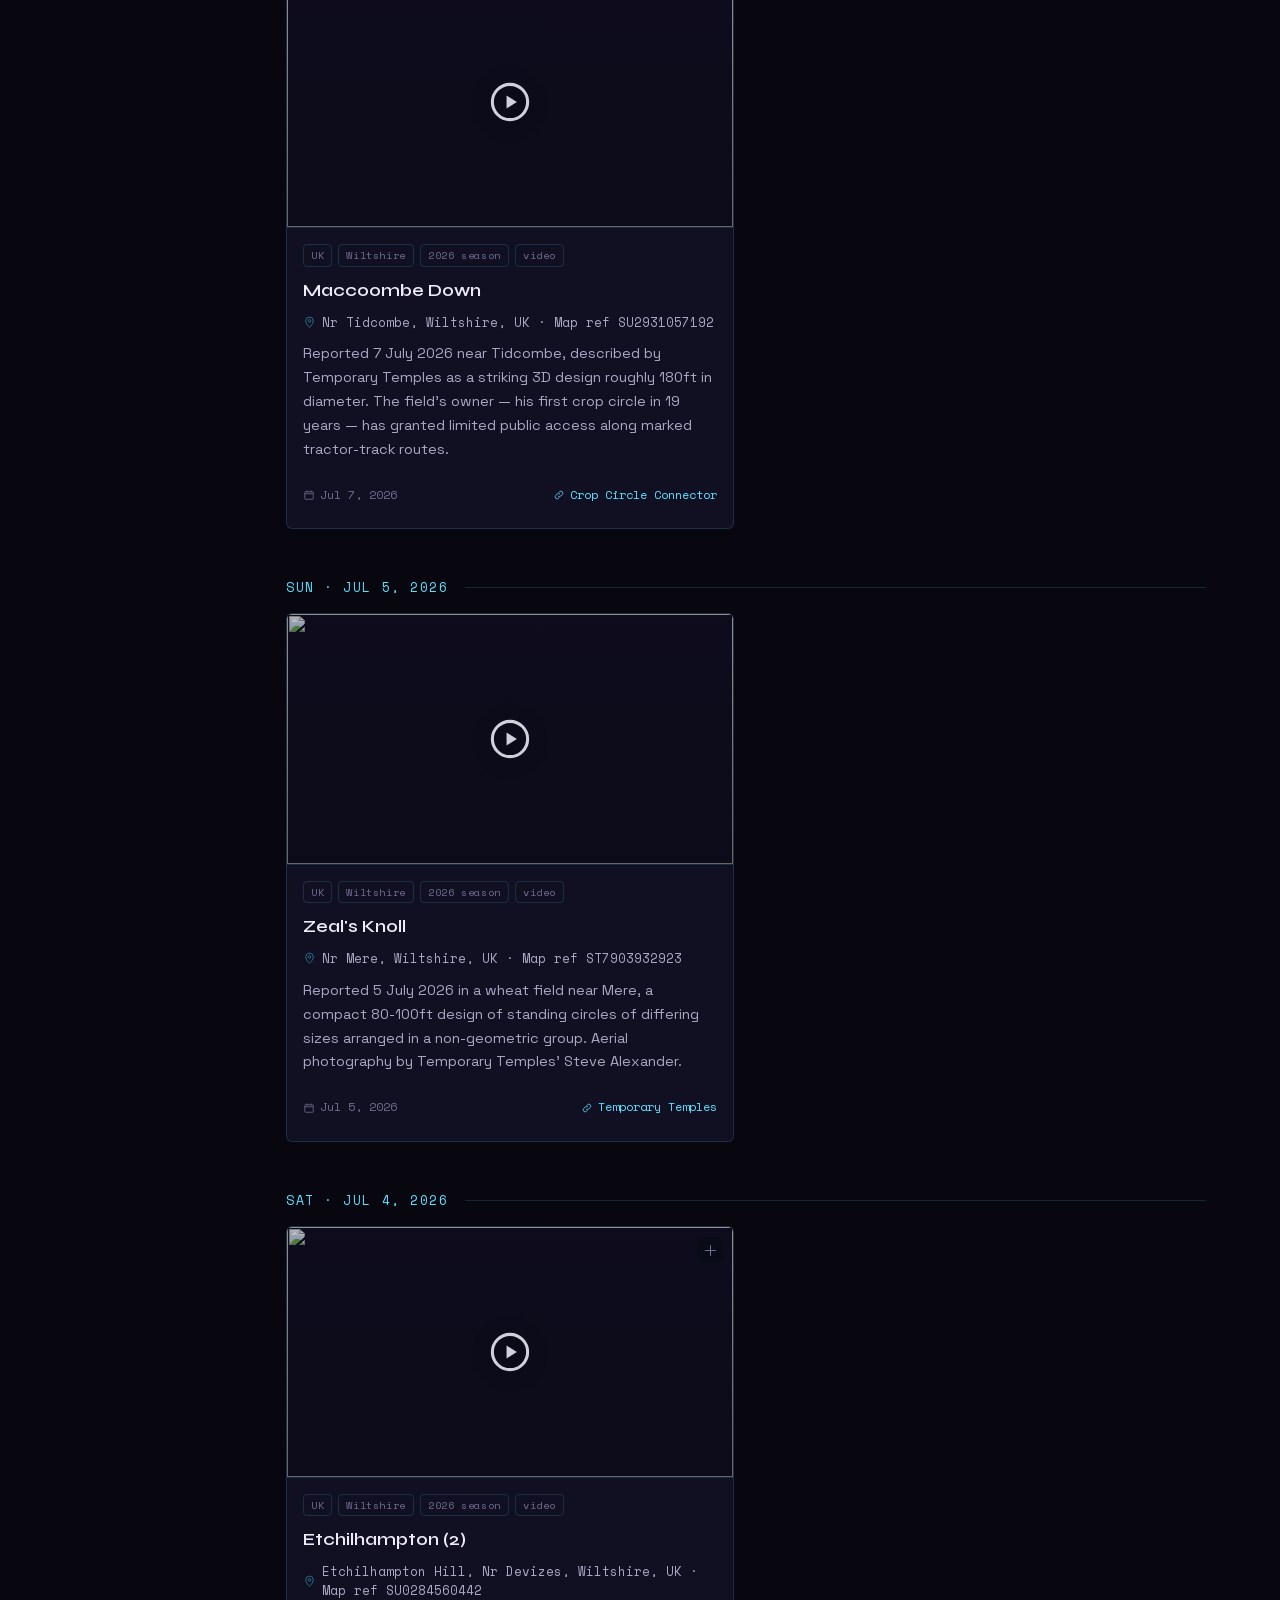
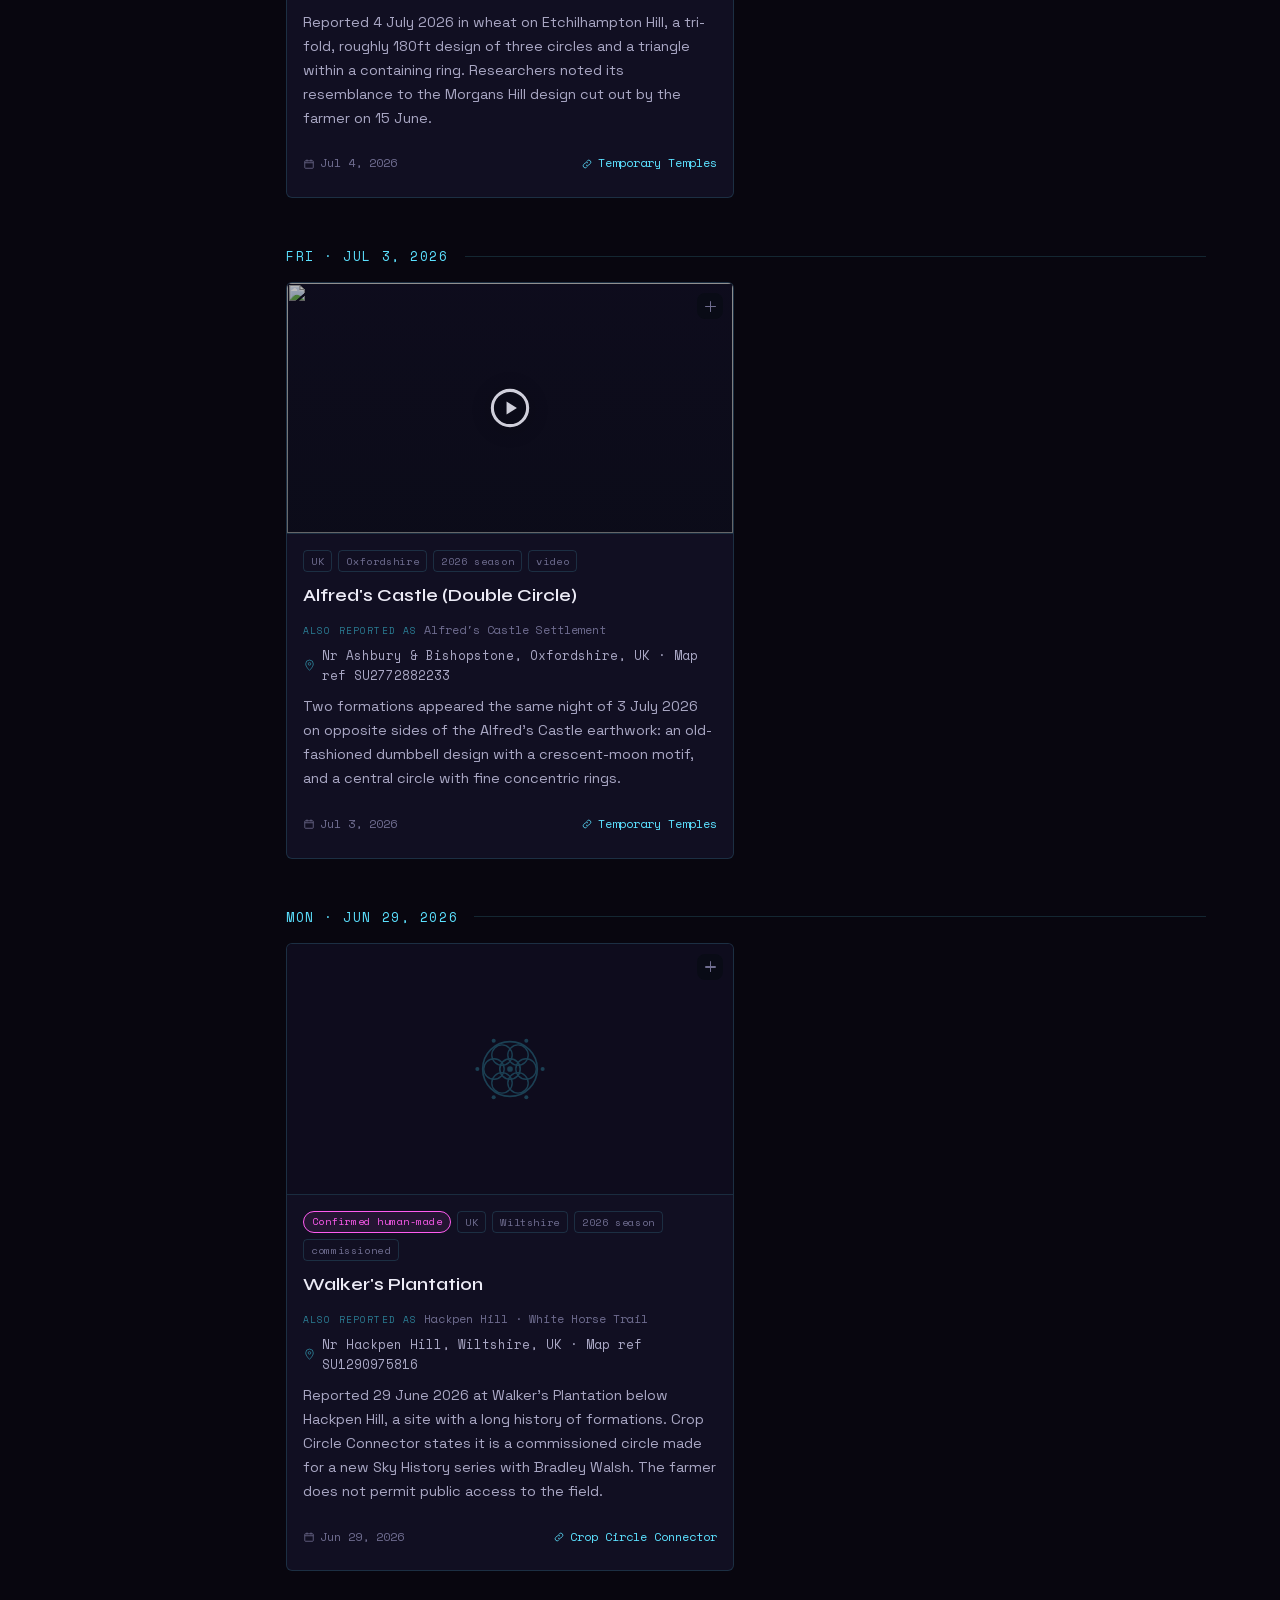
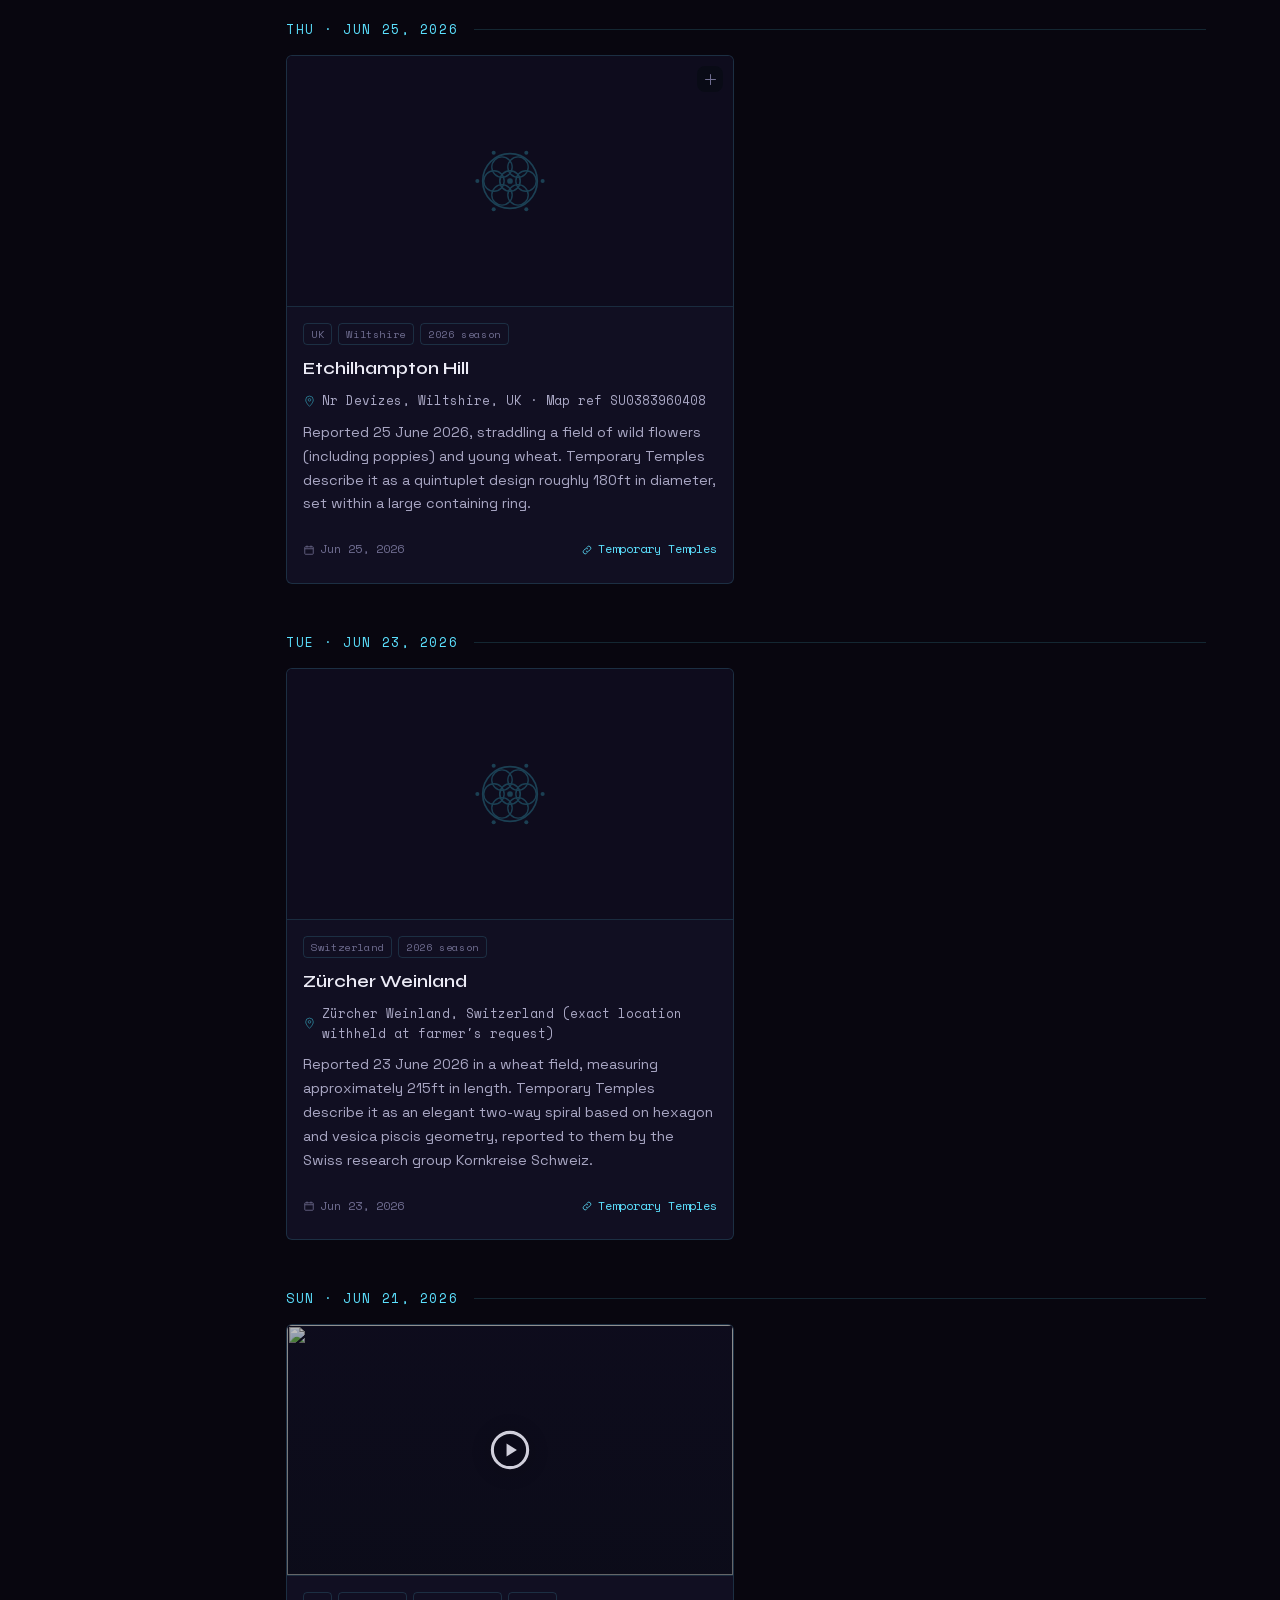
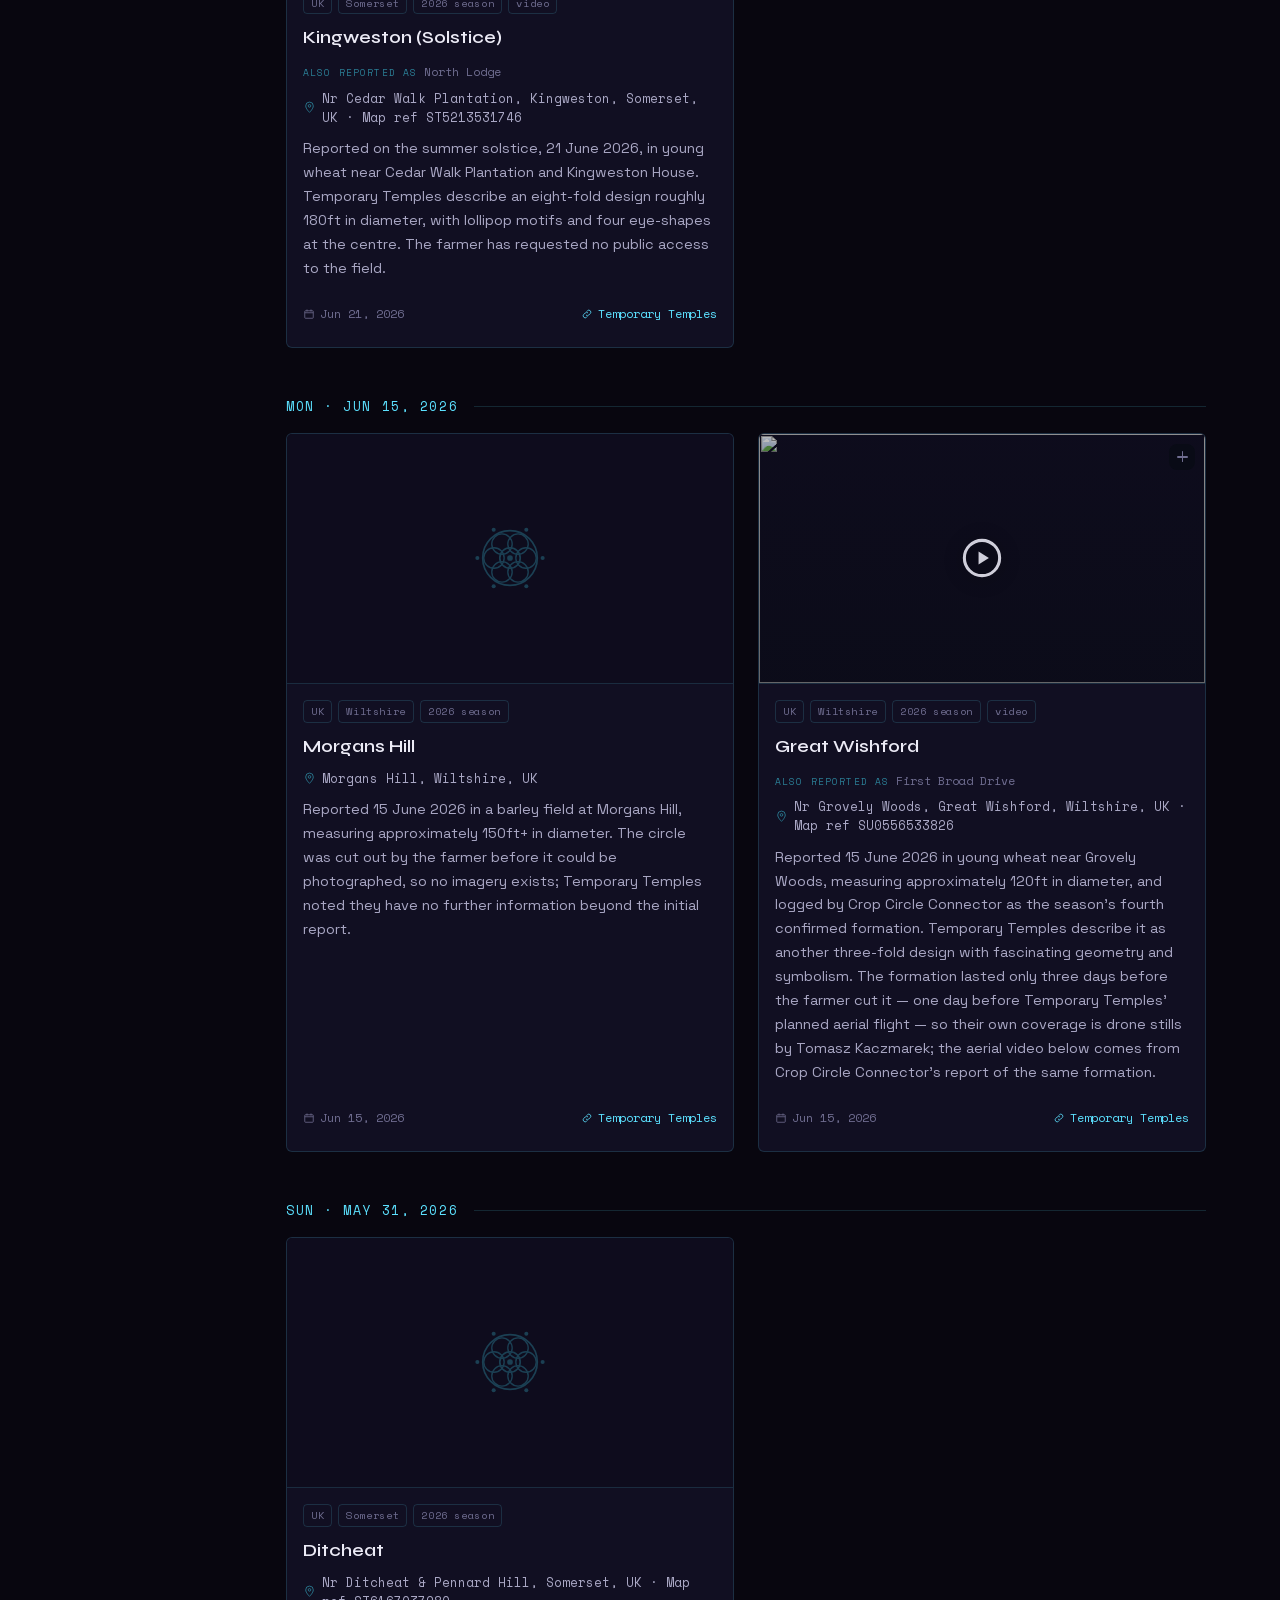
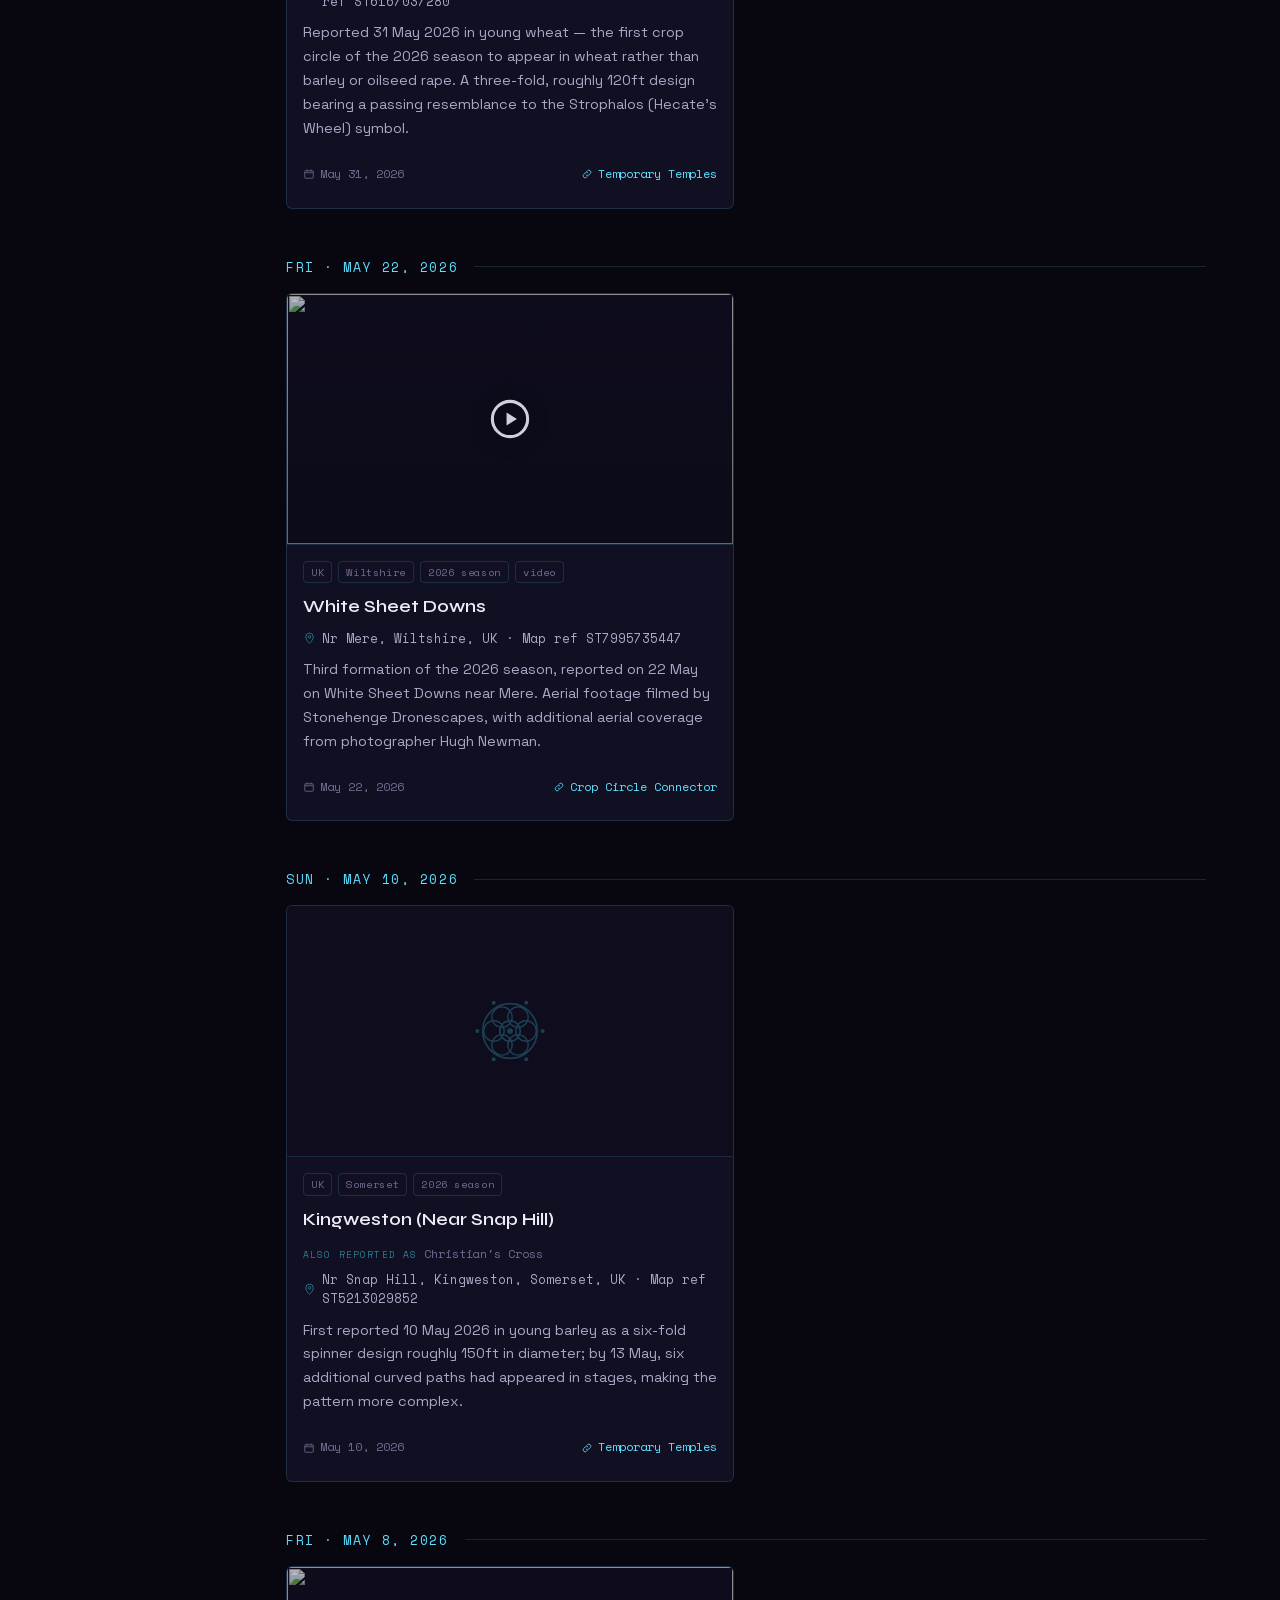
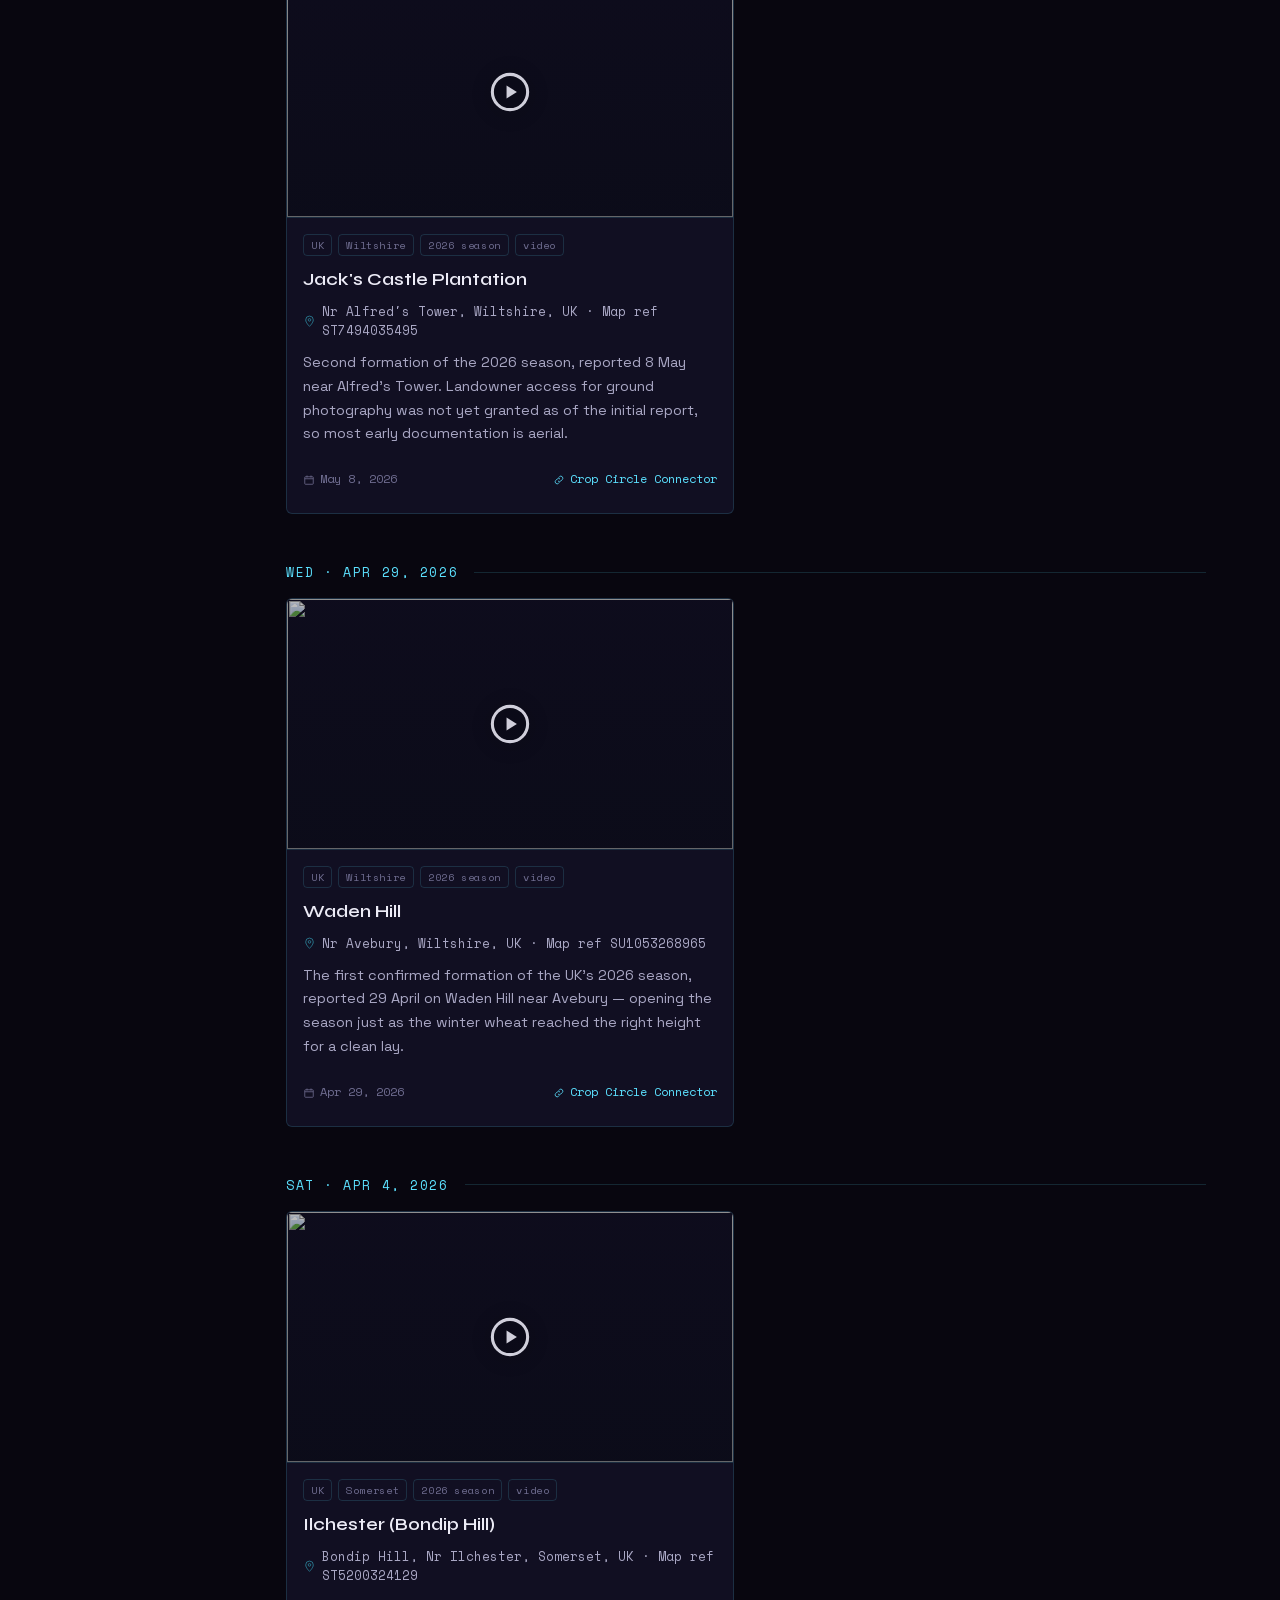
==== commit c2617732: "Retheme to "Transmission", extract a modular theme layer, fix header drift Visual: Syne / Space Grot" ====
--- a/index.html
+++ b/index.html
@@ -37,6 +37,7 @@
      header of fonts.css for why. Nothing on this page contacts a third party
      before the visitor asks it to. -->
 <link rel="stylesheet" href="fonts.css">
+<link rel="stylesheet" href="theme.css">
 
 <link rel="stylesheet" href="styles.css">
 </head>
@@ -226,7 +227,7 @@
   </div>
   <div class="hero-inner">
 
-    <p class="hero-subhead">Daily scans for new formations — news, footage, and field reports as they happen.</p>
+    <p class="hero-subhead">Daily scans for new formations. News, footage and field reports as they happen.</p>
 
     <div class="status-line">
       <span class="pulse-dot" id="statusDot" aria-hidden="true"></span>
@@ -273,7 +274,7 @@
 
       <section class="widget widget-news" aria-labelledby="newsHeading">
         <h2 id="newsHeading"><svg viewBox="0 0 24 24" aria-hidden="true"><use href="#icon-doc"/></svg>Recent coverage</h2>
-        <p class="widget-sub">Articles, documentaries, podcasts and events about the phenomenon itself — not the formation reports, which are in the timeline below.</p>
+        <p class="widget-sub">Articles, documentaries, podcasts and events about the phenomenon.</p>
         <ul class="news-list" id="newsList"><!-- populated by app.js --></ul>
       </section>
      </div>
@@ -281,7 +282,7 @@
      <div class="widget-col widget-col--side">
       <section class="widget widget-social" aria-labelledby="socialHeading">
         <h2 id="socialHeading"><svg viewBox="0 0 24 24" aria-hidden="true"><use href="#icon-rss"/></svg>Live chatter</h2>
-        <p class="widget-sub">Public Bluesky posts matching crop-circle terms, pulled fresh by the daily scan, plus any posts hand-checked against a formation. Bluesky posts load live right here; X no longer allows that, so X posts show as cards — tap through for the thread. Chatter is unverified: treat it as what people are saying, not as a source.</p>
+        <p class="widget-sub">Unverified. What people are saying, not a source.</p>
         <div class="social-posts" id="socialPosts"><!-- populated by app.js --></div>
         <div class="keyword-block">
           <div class="keyword-chips" id="keywordChips"><!-- populated by app.js --></div>
@@ -293,7 +294,7 @@
             <a id="searchX" class="search-launch" target="_blank" rel="noopener noreferrer">Search X →</a>
             <a id="searchBsky" class="search-launch" target="_blank" rel="noopener noreferrer">Search Bluesky →</a>
           </div>
-          <p class="keyword-note">Opens a live search in a new tab — open-ended keyword search still can't be auto-embedded on a static site, on either platform.</p>
+          <p class="keyword-note">Opens a live search in a new tab.</p>
         </div>
       </section>
 
@@ -369,7 +370,7 @@
     </dl>
   </div>
 
-  <p class="footer-legal">Photography and footage remain the property of their original creators — each entry links back to its source.</p>
+  <p class="footer-legal">Photography and footage remain the property of their original creators. Each entry links back to its source.</p>
 </footer>
 
 <template id="storyCardTemplate">
@@ -398,6 +399,7 @@
 </template>
 
 <script src="data.js"></script>
+<script src="shared-chrome.js"></script>
 <!-- Generated research-archive dataset (window.HISTORY) — powers the "All history"
      timeline toggle. Built by pipeline/generate_dashboard_entries.py. Optional:
      app.js degrades gracefully to the curated feed if it's absent. -->
--- a/fonts.css
+++ b/fonts.css
@@ -1,125 +1,134 @@
 /* ==========================================================================
-   fonts.css — the site's three typefaces, served from this repo.
+   fonts.css — the site's typefaces, served from this repo.
 
-   Replaces the <link> to fonts.googleapis.com that every page used to carry.
-   That link meant every visitor's IP address and User-Agent went to Google on
-   every page load, for a site that otherwise collects nothing about anybody.
-   A German court (LG München I, 3 O 17493/20) found exactly that arrangement
-   to be a GDPR violation, and a crop circle log has a substantially UK/EU
-   readership. Self-hosting also removes two external origins from the CSP and
-   removes a third party who can change or stop serving the files.
+   Nothing here contacts fonts.googleapis.com. That link used to send every
+   visitor's IP and User-Agent to Google on every page load, for a site that
+   otherwise collects nothing; a German court (LG München I, 3 O 17493/20)
+   found exactly that arrangement to be a GDPR violation, and this site has a
+   substantially UK/EU readership. Self-hosting also keeps font-src at 'self'
+   and removes a third party who can change or withdraw the files.
 
-   WHAT IS HERE, AND WHY IT IS ONLY 10 FILES
+   THIS FILE ONLY DECLARES FACES. Which face is used where is decided in
+   theme.css, by the --font-* tokens. To retype the site, edit theme.css. To
+   make a NEW family available to it, add the @font-face here first.
 
-   Bricolage Grotesque and Newsreader are VARIABLE fonts: one file covers the
-   whole 200-800 weight range, which is why the five Bricolage weights the site
-   uses (400/500/600/700/800) are one @font-face with a weight RANGE, not five
-   separate faces. Google's own CSS served the same file five times over. Only
-   Fragment Mono is static, so it gets one face per style.
+   Syne and Space Grotesk are VARIABLE: one file covers the whole weight range,
+   so they are one @font-face with a `font-weight` range rather than one per
+   weight. Space Mono is static, hence four faces (2 weights x 2 styles).
 
    Each family is split by unicode-range into `latin` and `latin-ext`, so a
-   page of English text never downloads the accented-character file. The
-   Vietnamese and Cyrillic subsets Google also offers were dropped — this site
-   is English with occasional European place names, which latin-ext covers.
+   page of English text never downloads the accented-character file.
 
-   Total: 312 KB across 10 files, of which a typical English page pulls three.
-
-   HOW TO REGENERATE (e.g. to add a weight or pick up an upstream revision)
-
-   1. Open the Google Fonts css2 URL in a REAL browser — the API serves .ttf
-      to clients whose User-Agent it doesn't recognise, and woff2 only to
-      modern ones. Fetching it with a plain curl gets you the wrong format.
-   2. Take the `latin` and `latin-ext` src URLs for each family. Variable
-      families repeat the same URL for every weight; you only need it once.
-   3. Download into fonts/, then mirror any change here.
-   Font files are versioned in the URL path (v9, v26, v6 above), so an upstream
-   change cannot alter what is already committed here.
+   TO REGENERATE (upstream revision, or a new weight):
+   1. Open the Google Fonts css2 URL in a REAL browser. The API serves .ttf to
+      User-Agents it does not recognise and woff2 only to modern ones, so a
+      plain curl gets the wrong format. (analytics/basemap has the same trap.)
+   2. Take the `latin` and `latin-ext` src URLs per family; variable families
+      repeat one URL for every weight, so you only need it once.
+   3. Download into fonts/ and mirror any unicode-range change here.
+   File URLs are version-pinned upstream (v24, v22, v13), so a change there
+   cannot alter what is already committed.
    ========================================================================== */
 
-/* -- Bricolage Grotesque — display/UI. Variable, 200-800. ------------------ */
+/* -- Syne — display. Variable 400-800. Wide, geometric, deliberately odd:
+      this is the face that carries the site's character. -------------- */
 @font-face {
-  font-family: 'Bricolage Grotesque';
-  font-style: normal;
-  font-weight: 200 800;
-  font-stretch: 100%;
-  font-display: swap;
-  src: url(fonts/bricolage-grotesque-latin-ext.woff2) format('woff2');
-  unicode-range: U+0100-02BA, U+02BD-02C5, U+02C7-02CC, U+02CE-02D7, U+02DD-02FF, U+0304, U+0308, U+0329, U+1D00-1DBF, U+1E00-1E9F, U+1EF2-1EFF, U+2020, U+20A0-20AB, U+20AD-20C0, U+2113, U+2C60-2C7F, U+A720-A7FF;
+  font-family:'Syne';
+  font-style:normal;
+  font-weight:400 800;
+  font-display:swap;
+  src:url('fonts/syne-latin.woff2') format('woff2');
+  unicode-range:U+0000-00FF, U+0131, U+0152-0153, U+02BB-02BC, U+02C6, U+02DA, U+02DC, U+0304, U+0308, U+0329, U+2000-206F, U+20AC, U+2122, U+2191, U+2193, U+2212, U+2215, U+FEFF, U+FFFD;
 }
 @font-face {
-  font-family: 'Bricolage Grotesque';
-  font-style: normal;
-  font-weight: 200 800;
-  font-stretch: 100%;
-  font-display: swap;
-  src: url(fonts/bricolage-grotesque-latin.woff2) format('woff2');
-  unicode-range: U+0000-00FF, U+0131, U+0152-0153, U+02BB-02BC, U+02C6, U+02DA, U+02DC, U+0304, U+0308, U+0329, U+2000-206F, U+20AC, U+2122, U+2191, U+2193, U+2212, U+2215, U+FEFF, U+FFFD;
+  font-family:'Syne';
+  font-style:normal;
+  font-weight:400 800;
+  font-display:swap;
+  src:url('fonts/syne-latin-ext.woff2') format('woff2');
+  unicode-range:U+0100-02BA, U+02BD-02C5, U+02C7-02CC, U+02CE-02D7, U+02DD-02FF, U+0304, U+0308, U+0329, U+1D00-1DBF, U+1E00-1E9F, U+1EF2-1EFF, U+2020, U+20A0-20AB, U+20AD-20C0, U+2113, U+2C60-2C7F, U+A720-A7FF;
 }
 
-/* -- Newsreader — body copy. Variable, 200-800, real italics. -------------- */
+/* -- Space Grotesk — body/UI prose. Variable 300-700. ------------------- */
 @font-face {
-  font-family: 'Newsreader';
-  font-style: normal;
-  font-weight: 200 800;
-  font-display: swap;
-  src: url(fonts/newsreader-latin-ext.woff2) format('woff2');
-  unicode-range: U+0100-02BA, U+02BD-02C5, U+02C7-02CC, U+02CE-02D7, U+02DD-02FF, U+0304, U+0308, U+0329, U+1D00-1DBF, U+1E00-1E9F, U+1EF2-1EFF, U+2020, U+20A0-20AB, U+20AD-20C0, U+2113, U+2C60-2C7F, U+A720-A7FF;
+  font-family:'Space Grotesk';
+  font-style:normal;
+  font-weight:300 700;
+  font-display:swap;
+  src:url('fonts/space-grotesk-latin.woff2') format('woff2');
+  unicode-range:U+0000-00FF, U+0131, U+0152-0153, U+02BB-02BC, U+02C6, U+02DA, U+02DC, U+0304, U+0308, U+0329, U+2000-206F, U+20AC, U+2122, U+2191, U+2193, U+2212, U+2215, U+FEFF, U+FFFD;
 }
 @font-face {
-  font-family: 'Newsreader';
-  font-style: normal;
-  font-weight: 200 800;
-  font-display: swap;
-  src: url(fonts/newsreader-latin.woff2) format('woff2');
-  unicode-range: U+0000-00FF, U+0131, U+0152-0153, U+02BB-02BC, U+02C6, U+02DA, U+02DC, U+0304, U+0308, U+0329, U+2000-206F, U+20AC, U+2122, U+2191, U+2193, U+2212, U+2215, U+FEFF, U+FFFD;
+  font-family:'Space Grotesk';
+  font-style:normal;
+  font-weight:300 700;
+  font-display:swap;
+  src:url('fonts/space-grotesk-latin-ext.woff2') format('woff2');
+  unicode-range:U+0100-02BA, U+02BD-02C5, U+02C7-02CC, U+02CE-02D7, U+02DD-02FF, U+0304, U+0308, U+0329, U+1D00-1DBF, U+1E00-1E9F, U+1EF2-1EFF, U+2020, U+20A0-20AB, U+20AD-20C0, U+2113, U+2C60-2C7F, U+A720-A7FF;
+}
+
+/* -- Space Mono — data, labels, chrome. Static, 4 faces. ---------------- */
+@font-face {
+  font-family:'Space Mono';
+  font-style:normal;
+  font-weight:400;
+  font-display:swap;
+  src:url('fonts/space-mono-400-latin.woff2') format('woff2');
+  unicode-range:U+0000-00FF, U+0131, U+0152-0153, U+02BB-02BC, U+02C6, U+02DA, U+02DC, U+0304, U+0308, U+0329, U+2000-206F, U+20AC, U+2122, U+2191, U+2193, U+2212, U+2215, U+FEFF, U+FFFD;
 }
 @font-face {
-  font-family: 'Newsreader';
-  font-style: italic;
-  font-weight: 200 800;
-  font-display: swap;
-  src: url(fonts/newsreader-italic-latin-ext.woff2) format('woff2');
-  unicode-range: U+0100-02BA, U+02BD-02C5, U+02C7-02CC, U+02CE-02D7, U+02DD-02FF, U+0304, U+0308, U+0329, U+1D00-1DBF, U+1E00-1E9F, U+1EF2-1EFF, U+2020, U+20A0-20AB, U+20AD-20C0, U+2113, U+2C60-2C7F, U+A720-A7FF;
+  font-family:'Space Mono';
+  font-style:normal;
+  font-weight:400;
+  font-display:swap;
+  src:url('fonts/space-mono-400-latin-ext.woff2') format('woff2');
+  unicode-range:U+0100-02BA, U+02BD-02C5, U+02C7-02CC, U+02CE-02D7, U+02DD-02FF, U+0304, U+0308, U+0329, U+1D00-1DBF, U+1E00-1E9F, U+1EF2-1EFF, U+2020, U+20A0-20AB, U+20AD-20C0, U+2113, U+2C60-2C7F, U+A720-A7FF;
 }
 @font-face {
-  font-family: 'Newsreader';
-  font-style: italic;
-  font-weight: 200 800;
-  font-display: swap;
-  src: url(fonts/newsreader-italic-latin.woff2) format('woff2');
-  unicode-range: U+0000-00FF, U+0131, U+0152-0153, U+02BB-02BC, U+02C6, U+02DA, U+02DC, U+0304, U+0308, U+0329, U+2000-206F, U+20AC, U+2122, U+2191, U+2193, U+2212, U+2215, U+FEFF, U+FFFD;
-}
-
-/* -- Fragment Mono — data, stamps, map refs. Static 400 + italic. ---------- */
-@font-face {
-  font-family: 'Fragment Mono';
-  font-style: normal;
-  font-weight: 400;
-  font-display: swap;
-  src: url(fonts/fragment-mono-latin-ext.woff2) format('woff2');
-  unicode-range: U+0100-02BA, U+02BD-02C5, U+02C7-02CC, U+02CE-02D7, U+02DD-02FF, U+0304, U+0308, U+0329, U+1D00-1DBF, U+1E00-1E9F, U+1EF2-1EFF, U+2020, U+20A0-20AB, U+20AD-20C0, U+2113, U+2C60-2C7F, U+A720-A7FF;
+  font-family:'Space Mono';
+  font-style:italic;
+  font-weight:400;
+  font-display:swap;
+  src:url('fonts/space-mono-400-italic-latin.woff2') format('woff2');
+  unicode-range:U+0000-00FF, U+0131, U+0152-0153, U+02BB-02BC, U+02C6, U+02DA, U+02DC, U+0304, U+0308, U+0329, U+2000-206F, U+20AC, U+2122, U+2191, U+2193, U+2212, U+2215, U+FEFF, U+FFFD;
 }
 @font-face {
-  font-family: 'Fragment Mono';
-  font-style: normal;
-  font-weight: 400;
-  font-display: swap;
-  src: url(fonts/fragment-mono-latin.woff2) format('woff2');
-  unicode-range: U+0000-00FF, U+0131, U+0152-0153, U+02BB-02BC, U+02C6, U+02DA, U+02DC, U+0304, U+0308, U+0329, U+2000-206F, U+20AC, U+2122, U+2191, U+2193, U+2212, U+2215, U+FEFF, U+FFFD;
+  font-family:'Space Mono';
+  font-style:italic;
+  font-weight:400;
+  font-display:swap;
+  src:url('fonts/space-mono-400-italic-latin-ext.woff2') format('woff2');
+  unicode-range:U+0100-02BA, U+02BD-02C5, U+02C7-02CC, U+02CE-02D7, U+02DD-02FF, U+0304, U+0308, U+0329, U+1D00-1DBF, U+1E00-1E9F, U+1EF2-1EFF, U+2020, U+20A0-20AB, U+20AD-20C0, U+2113, U+2C60-2C7F, U+A720-A7FF;
 }
 @font-face {
-  font-family: 'Fragment Mono';
-  font-style: italic;
-  font-weight: 400;
-  font-display: swap;
-  src: url(fonts/fragment-mono-italic-latin-ext.woff2) format('woff2');
-  unicode-range: U+0100-02BA, U+02BD-02C5, U+02C7-02CC, U+02CE-02D7, U+02DD-02FF, U+0304, U+0308, U+0329, U+1D00-1DBF, U+1E00-1E9F, U+1EF2-1EFF, U+2020, U+20A0-20AB, U+20AD-20C0, U+2113, U+2C60-2C7F, U+A720-A7FF;
+  font-family:'Space Mono';
+  font-style:normal;
+  font-weight:700;
+  font-display:swap;
+  src:url('fonts/space-mono-700-latin.woff2') format('woff2');
+  unicode-range:U+0000-00FF, U+0131, U+0152-0153, U+02BB-02BC, U+02C6, U+02DA, U+02DC, U+0304, U+0308, U+0329, U+2000-206F, U+20AC, U+2122, U+2191, U+2193, U+2212, U+2215, U+FEFF, U+FFFD;
 }
 @font-face {
-  font-family: 'Fragment Mono';
-  font-style: italic;
-  font-weight: 400;
-  font-display: swap;
-  src: url(fonts/fragment-mono-italic-latin.woff2) format('woff2');
-  unicode-range: U+0000-00FF, U+0131, U+0152-0153, U+02BB-02BC, U+02C6, U+02DA, U+02DC, U+0304, U+0308, U+0329, U+2000-206F, U+20AC, U+2122, U+2191, U+2193, U+2212, U+2215, U+FEFF, U+FFFD;
+  font-family:'Space Mono';
+  font-style:normal;
+  font-weight:700;
+  font-display:swap;
+  src:url('fonts/space-mono-700-latin-ext.woff2') format('woff2');
+  unicode-range:U+0100-02BA, U+02BD-02C5, U+02C7-02CC, U+02CE-02D7, U+02DD-02FF, U+0304, U+0308, U+0329, U+1D00-1DBF, U+1E00-1E9F, U+1EF2-1EFF, U+2020, U+20A0-20AB, U+20AD-20C0, U+2113, U+2C60-2C7F, U+A720-A7FF;
 }
+@font-face {
+  font-family:'Space Mono';
+  font-style:italic;
+  font-weight:700;
+  font-display:swap;
+  src:url('fonts/space-mono-700-italic-latin.woff2') format('woff2');
+  unicode-range:U+0000-00FF, U+0131, U+0152-0153, U+02BB-02BC, U+02C6, U+02DA, U+02DC, U+0304, U+0308, U+0329, U+2000-206F, U+20AC, U+2122, U+2191, U+2193, U+2212, U+2215, U+FEFF, U+FFFD;
+}
+@font-face {
+  font-family:'Space Mono';
+  font-style:italic;
+  font-weight:700;
+  font-display:swap;
+  src:url('fonts/space-mono-700-italic-latin-ext.woff2') format('woff2');
+  unicode-range:U+0100-02BA, U+02BD-02C5, U+02C7-02CC, U+02CE-02D7, U+02DD-02FF, U+0304, U+0308, U+0329, U+1D00-1DBF, U+1E00-1E9F, U+1EF2-1EFF, U+2020, U+20A0-20AB, U+20AD-20C0, U+2113, U+2C60-2C7F, U+A720-A7FF;
+}
--- a/theme.css
+++ b/theme.css
@@ -0,0 +1,190 @@
+/* ==========================================================================
+   theme.css — the ONLY file that decides what this site looks like.
+
+   Everything visual is a token here. styles.css, research.css and labs.css
+   contain layout and structure and read these values; none of them hardcodes
+   a colour or a typeface. So:
+
+     · to retheme the site      → edit this file, nothing else
+     · to retype the site       → edit the --font-* block, nothing else
+     · to add a NEW typeface    → declare the @font-face in fonts.css first,
+                                  then point a --font-* token at it here
+
+   Load order matters: fonts.css → theme.css → styles.css → page stylesheet.
+
+   ---------------------------------------------------------------------------
+   HOW THIS IS ORGANISED
+
+   Two layers, deliberately:
+
+     1. PRIMITIVES — raw values with names that describe the COLOUR
+        (--ink-void, --hue-signal). Change these to reskin.
+     2. SEMANTICS  — names that describe the JOB (--bg-0, --accent, --border).
+        Everything else in the codebase uses only these. A component never
+        reaches past a semantic token to a primitive.
+
+   That indirection is what makes a reskin a small edit: repoint the semantic
+   layer at different primitives and the whole site follows, including the
+   charts.
+
+   ---------------------------------------------------------------------------
+   CURRENT THEME: "Transmission"
+
+   A signal arriving from somewhere cold. Indigo-black ground rather than
+   neutral black, electric cyan as the carrier, magenta as the alert. The type
+   is Syne (wide, geometric, faintly wrong in a way that suits the subject),
+   Space Grotesk for prose, Space Mono for anything that is data.
+
+   Previous theme was "Listening Post": near-black #070b12, mint #6bffc2,
+   amber #ffb454, Bricolage Grotesque / Newsreader / Fragment Mono. Kept in
+   the commented block at the bottom of this file so it can be restored by
+   swapping which block is live.
+   ========================================================================== */
+
+:root{
+
+  /* =======================================================================
+     1. PRIMITIVES
+     ======================================================================= */
+
+  /* -- ground: indigo-black, not neutral. The faint blue keeps the dark
+        surfaces from reading as "unstyled black". */
+  --ink-void:      #08060f;
+  --ink-deep:      #0b0a18;
+  --ink-panel:     #110f22;
+  --ink-panel-alt: #0e0c1d;
+
+  /* -- text, stepped down in three stops */
+  --paper-0: #ecebf6;
+  --paper-1: #a9a7c4;
+  --paper-2: #6f6d90;
+
+  /* -- carrier (primary): electric cyan */
+  --hue-carrier:     #5ce1ff;
+  --hue-carrier-dim: #2b7f96;
+
+  /* -- alert (secondary): magenta. Reserved for "look at this", never
+        decorative, so it keeps meaning something. */
+  --hue-alert:     #ff5cf0;
+  --hue-alert-dim: #96388c;
+
+  /* =======================================================================
+     2. SEMANTIC TOKENS — what the rest of the codebase uses
+     ======================================================================= */
+
+  --bg-0:       var(--ink-void);
+  --bg-1:       var(--ink-deep);
+  --panel:      var(--ink-panel);
+  --panel-soft: var(--ink-panel-alt);
+
+  --border:        rgba(92,225,255,0.15);
+  --border-strong: rgba(92,225,255,0.32);
+
+  --text-0: var(--paper-0);
+  --text-1: var(--paper-1);
+  --text-2: var(--paper-2);
+
+  --accent:     var(--hue-carrier);
+  --accent-dim: var(--hue-carrier-dim);
+  --signal:     var(--hue-alert);
+  --signal-dim: var(--hue-alert-dim);
+
+  /* =======================================================================
+     3. CHART PALETTE
+     These are NOT the UI accents. Chart marks sit on --panel and must survive
+     colour-vision deficiency, so they were computed in OKLCH at a lightness
+     the dark surface can hold and machine-validated for lightness band, chroma
+     floor, adjacent-pair CVD separation (Machado 2009) and WCAG contrast
+     against --panel. The UI accent sits far too light to pass that band, which
+     is why it is not in this list.
+
+     Assign --cat-1..8 in fixed order and never cycle them; a 9th series folds
+     into an "Other" bucket. REORDERING BREAKS the CVD separation between
+     neighbours — re-run the dataviz validator if you touch these.
+     ======================================================================= */
+  --cat-1:#00b3a4;  /* teal    */
+  --cat-2:#c88a1e;  /* amber   */
+  --cat-3:#5b8dfa;  /* blue    */
+  --cat-4:#e0678f;  /* rose    */
+  --cat-5:#7fa22f;  /* olive   */
+  --cat-6:#b473d8;  /* violet  */
+  --cat-7:#e06d4f;  /* orange  */
+  --cat-8:#0ea5c4;  /* cyan    */
+
+  /* Sequential ramp (magnitude): one hue, monotone lightness, tuned to the
+     carrier so charts read as part of the same signal. */
+  --seq-1:#0f5e7e;
+  --seq-2:#12718f;
+  --seq-3:#1b95b3;
+  --seq-4:#4fc0d8;
+  --seq-5:#8ae8fb;
+
+  /* Diverging pair (polarity): alert vs carrier with a NEUTRAL grey midpoint.
+     Never put a hue at the midpoint. */
+  --div-neg-3:#a83a9c; --div-neg-2:#cb4bbc; --div-neg-1:#e878da;
+  --div-mid:#5f5d78;
+  --div-pos-1:#4fc0d8; --div-pos-2:#1b95b3; --div-pos-3:#0b6c86;
+
+  /* Resource-kind badges (Resources page). Mapped onto the categorical palette
+     rather than given their own hexes, so they inherit its CVD validation and
+     move with the theme. These used to be six hardcoded colours in styles.css,
+     which quietly meant a reskin was never actually one edit. */
+  --kind-photo:      var(--cat-3);
+  --kind-video:      var(--cat-2);
+  --kind-archive:    var(--cat-6);
+  --kind-community:  var(--cat-4);
+  --kind-commentary: var(--cat-7);
+
+  /* Chart chrome stays recessive so the marks carry the eye. */
+  --chart-grid:rgba(169,167,196,0.13);
+  --chart-axis:rgba(169,167,196,0.30);
+  --chart-surface:var(--panel);
+
+  /* =======================================================================
+     4. TYPE
+     Swap these three lines to retype the site. Anything referenced here must
+     have an @font-face in fonts.css.
+     ======================================================================= */
+  --font-display:'Syne', 'Trebuchet MS', sans-serif;
+  --font-body:'Space Grotesk', 'Segoe UI', system-ui, sans-serif;
+  --font-mono:'Space Mono', 'SF Mono', Consolas, monospace;
+
+  /* Syne runs wide and tall; without this, display headings sit noticeably
+     looser than the old face at the same nominal size. */
+  --display-tracking:-0.015em;
+  --display-weight:700;
+
+  /* =======================================================================
+     5. SPACING & SHAPE
+     ======================================================================= */
+  --s-1:4px; --s-2:8px; --s-3:16px; --s-4:24px; --s-5:32px; --s-6:48px; --s-7:64px;
+  --radius:6px;
+  --max-width:1180px;
+}
+
+/* ==========================================================================
+   PREVIOUS THEME — "Listening Post"
+   To restore: uncomment this block, AND re-add the Bricolage Grotesque /
+   Newsreader / Fragment Mono @font-face rules to fonts.css (the .woff2 files
+   are still in fonts/, so only the declarations are missing). Then re-measure
+   CHAR_W_MAP / CHAR_W_AXIS in research-app.js — those are per-face.
+
+:root{
+  --ink-void:#070b12; --ink-deep:#0b1220;
+  --ink-panel:#0e1828; --ink-panel-alt:#0c1422;
+  --paper-0:#eaf2f3; --paper-1:#a9bac8; --paper-2:#6c7e91;
+  --hue-carrier:#6bffc2; --hue-carrier-dim:#3c9a76;
+  --hue-alert:#ffb454;   --hue-alert-dim:#9a6c33;
+  --border:rgba(120,255,200,0.14); --border-strong:rgba(120,255,200,0.30);
+  --cat-1:#00ac7d; --cat-2:#c68102; --cat-3:#4296e7; --cat-4:#dd696d;
+  --cat-5:#78a235; --cat-6:#b773cb; --cat-7:#db6f49; --cat-8:#0da5b2;
+  --seq-1:#04684e; --seq-2:#078968; --seq-3:#15ab83; --seq-4:#48cba1; --seq-5:#6eecc1;
+  --div-neg-3:#a66c04; --div-neg-2:#ce8703; --div-neg-1:#f0a63c;
+  --div-mid:#5c6672;
+  --div-pos-1:#36d4a6; --div-pos-2:#05b388; --div-pos-3:#02906d;
+  --font-display:'Bricolage Grotesque','Segoe UI',sans-serif;
+  --font-body:'Newsreader',Georgia,serif;
+  --font-mono:'Fragment Mono','SF Mono',Consolas,monospace;
+  --display-tracking:-0.02em; --display-weight:700;
+}
+   ========================================================================== */
--- a/styles.css
+++ b/styles.css
@@ -5,78 +5,25 @@
    re-theme the whole site without touching markup.
 
    Type system (deliberately not the usual Inter/Poppins/Space-Grotesk set):
-     --font-display  Bricolage Grotesque — headlines, big numbers
-     --font-body     Newsreader (serif)  — narrative prose: descriptions,
-                      taglines, the About page
-     --font-mono     Fragment Mono       — UI chrome, data, labels, tags
+     --font-display  headlines and big numbers
+     --font-body     narrative prose: descriptions, taglines, the About page
+     --font-mono     UI chrome, data, labels, tags
+
+   Which faces those are is theme.css's business, not this file's.
    ========================================================================== */
 
-:root{
-  /* -- palette -- */
-  --bg-0:#070b12;
-  --bg-1:#0b1220;
-  --panel:#0e1828;
-  --panel-soft:#0c1422;
-  --border:rgba(120,255,200,0.14);
-  --border-strong:rgba(120,255,200,0.30);
-  --text-0:#eaf2f3;
-  --text-1:#a9bac8;
-  --text-2:#6c7e91;
-  --accent:#6bffc2;
-  --accent-dim:#3c9a76;
-  --signal:#ffb454;
-  --signal-dim:#9a6c33;
-
-  /* -- chart palette (research page) --
-     These are NOT the UI accent colors. Chart marks sit on --panel and have to
-     survive colour-vision deficiency, so they were computed in OKLCH at a
-     lightness the dark surface can hold (L 0.48-0.67) and machine-validated for
-     lightness band, chroma floor, adjacent-pair CVD separation (Machado 2009),
-     and WCAG contrast vs --panel. The UI accent #6bffc2 sits at L 0.90 and
-     FAILS that band, which is why it is not in this list.
-
-     Assign --cat-1..8 in fixed order and never cycle them: a 9th series folds
-     into an "Other" bucket instead. Reordering these breaks CVD separation
-     between neighbours — re-run the validator if you change them. */
-  --cat-1:#00ac7d;  /* mint   */
-  --cat-2:#c68102;  /* amber  */
-  --cat-3:#4296e7;  /* blue   */
-  --cat-4:#dd696d;  /* red    */
-  --cat-5:#78a235;  /* lime   */
-  --cat-6:#b773cb;  /* violet */
-  --cat-7:#db6f49;  /* orange */
-  --cat-8:#0da5b2;  /* teal   */
-
-  /* Sequential ramp (magnitude) — one hue, monotone lightness, light end
-     clears the surface at 2.6:1. */
-  --seq-1:#04684e;
-  --seq-2:#078968;
-  --seq-3:#15ab83;
-  --seq-4:#48cba1;
-  --seq-5:#6eecc1;
-
-  /* Diverging pair (polarity) — amber vs mint with a NEUTRAL grey midpoint.
-     Never put a hue at the midpoint. */
-  --div-neg-3:#a66c04; --div-neg-2:#ce8703; --div-neg-1:#f0a63c;
-  --div-mid:#5c6672;
-  --div-pos-1:#36d4a6; --div-pos-2:#05b388; --div-pos-3:#02906d;
-
-  /* Chart chrome — grid and axes stay recessive so marks carry the eye. */
-  --chart-grid:rgba(169,186,200,0.13);
-  --chart-axis:rgba(169,186,200,0.28);
-  --chart-surface:var(--panel);
-
-  /* -- type -- */
-  --font-display:'Bricolage Grotesque', 'Segoe UI', sans-serif;
-  --font-body:'Newsreader', Georgia, 'Times New Roman', serif;
-  --font-mono:'Fragment Mono', 'SF Mono', Consolas, monospace;
-
-  /* -- spacing scale (8px base) -- */
-  --s-1:4px; --s-2:8px; --s-3:16px; --s-4:24px; --s-5:32px; --s-6:48px; --s-7:64px;
-
-  --radius:6px;
-  --max-width:1180px;
-}
+/* ------------------------------------------------------------------------
+   Design tokens live in theme.css, which loads before this file.
+
+   Nothing in this stylesheet may hardcode a colour or a typeface. If you need
+   a value that is not already a token, add it to theme.css rather than
+   inlining it here — the whole point of that file is that a reskin is one
+   edit, and one hardcoded hex is enough to break that promise.
+
+   Tokens available: --bg-*, --panel*, --border*, --text-*, --accent*,
+   --signal*, --cat-1..8, --seq-1..5, --div-*, --chart-*, --font-*, --s-1..7,
+   --radius, --max-width, --display-tracking, --display-weight.
+   ------------------------------------------------------------------------ */
 
 *{ box-sizing:border-box; }
 /* NB: no `overflow-x:hidden` on html/body — it turns the root into a scroll
@@ -122,8 +69,8 @@
     radial-gradient(1px 1px at 87% 54%, rgba(255,255,255,0.3) 50%, transparent 51%),
     radial-gradient(1px 1px at 95% 18%, rgba(255,255,255,0.4) 50%, transparent 51%),
     radial-gradient(1px 1px at 14% 90%, rgba(255,255,255,0.3) 50%, transparent 51%),
-    radial-gradient(900px 600px at 12% -10%, rgba(107,255,194,0.07), transparent 60%),
-    radial-gradient(900px 700px at 105% 110%, rgba(255,180,84,0.06), transparent 60%),
+    radial-gradient(900px 600px at 12% -10%, color-mix(in srgb, var(--accent) 7%, transparent), transparent 60%),
+    radial-gradient(900px 700px at 105% 110%, color-mix(in srgb, var(--signal) 6%, transparent), transparent 60%),
     linear-gradient(180deg, var(--bg-0), var(--bg-1) 60%, var(--bg-0));
   background-repeat:no-repeat;
   background-size:100% 100%;
@@ -138,9 +85,16 @@
    fades up to), --wm-duration, --wm-delay — so the shared `wm-fade`
    keyframes below produce a slow, staggered, asynchronous breathing effect
    instead of everything pulsing in lockstep. Position/size/timing are the
-   only things that vary per instance; the fade mechanics live in one place. */
+   only things that vary per instance; the fade mechanics live in one place.
+
+   --wm-gain is a single brightness multiplier applied to every instance's
+   --wm-peak. The 13 peaks are tuned relative to each other (bigger shapes sit
+   fainter so they don't dominate), so brightness changes belong here, as one
+   number, rather than as 13 hand-edited values that would drift out of ratio.
+   Raised to 1.2 on 2026-08-06 — glyphs 20% brighter at the top of each fade. */
 .bg-watermarks{
   position:fixed; inset:0; z-index:-2; pointer-events:none; overflow:hidden;
+  --wm-gain:1.2;
 }
 .bg-watermarks .wm{
   position:absolute;
@@ -151,11 +105,11 @@
 }
 @keyframes wm-fade{
   0%, 100%  { opacity:0; }
-  15%, 55%  { opacity:var(--wm-peak); }
+  15%, 55%  { opacity:calc(var(--wm-peak) * var(--wm-gain, 1)); }
   70%       { opacity:0; }
 }
 @media (prefers-reduced-motion:reduce){
-  .bg-watermarks .wm{ animation:none; opacity:var(--wm-peak); }
+  .bg-watermarks .wm{ animation:none; opacity:calc(var(--wm-peak) * var(--wm-gain, 1)); }
 }
 
 .wm-1{
@@ -278,7 +232,14 @@
   justify-content:space-between;
   transition:padding .2s ease;
 }
-.brand{ flex:0 1 auto; min-width:0; }
+.brand{ flex:1 1 auto; min-width:0; }
+/* min-width:0 has to travel all the way down the flex chain, or the text
+   column keeps its min-content width and the shrink never happens. */
+/* flex:1 1 auto, not the default 0 1 auto. The column's content width is set
+   by the (nowrap) wordmark, and `overflow:hidden` on the tagline stops its
+   own wider intrinsic size from contributing — so without grow, the tagline
+   was clipped even while the header had 29px going spare. */
+.brand-text{ flex:1 1 auto; min-width:0; overflow:hidden; }
 .header-end{ flex:0 0 auto; }
 
 body.compact .site-header-inner{ padding-top:var(--s-2); padding-bottom:var(--s-2); align-items:center; }
@@ -292,7 +253,7 @@
 .brand-mark{
   width:60px; height:60px;
   color:var(--accent);
-  filter:drop-shadow(0 0 8px rgba(107,255,194,0.35));
+  filter:drop-shadow(0 0 8px color-mix(in srgb, var(--accent) 35%, transparent));
   flex-shrink:0;
   animation:spin-slow 13s linear infinite;
   transition:width .2s ease, height .2s ease;
@@ -305,10 +266,16 @@
 
 .brand-text h1{
   font-family:var(--font-display);
-  font-size:clamp(21px, 2.7vw, 27px);
-  letter-spacing:0.045em;
+  /* Sized for the display face in theme.css, not for a generic sans. Syne is
+     appreciably wider per character than the previous face, so the old clamp
+     wrapped "CROP CIRCLE WATCH" onto two lines here. nowrap makes the wordmark
+     the one thing in this block that never breaks; the tagline below it
+     truncates instead. */
+  font-size:clamp(17px, 2.1vw, 22px);
+  letter-spacing:0.03em;
+  white-space:nowrap;
   margin:0 0 4px;
-  font-weight:700;
+  font-weight:var(--display-weight);
   transition:font-size .2s ease;
 }
 
@@ -328,14 +295,27 @@
   gap:7px;
   flex-wrap:nowrap;
   white-space:nowrap;
-}
-.brand-text .cereology-note .cer-word{ font-size:14.5px; font-style:italic; }
-.brand-text .cereology-note .cer-pos{ font-size:12px; }
-.brand-text .cereology-note .cer-def{ font-size:14px; flex-basis:auto; }
+  /* The header is a nowrap flex row, so anything in the brand block that
+     refuses to shrink pushes straight into the nav. That already happened once
+     (see the note above .header-end) and happened again the moment the display
+     face got wider. Truncating is the graceful failure: the tagline is
+     decorative, the nav is not. */
+  overflow:hidden;
+  text-overflow:ellipsis;
+}
+/* Sized down from 14.5/12/14: Space Grotesk sets wider than the previous body
+   face, and at the old sizes this line no longer fits beside the nav inside
+   the 1180px header. */
+.brand-text .cereology-note .cer-word{ font-size:13px; font-style:italic; }
+.brand-text .cereology-note .cer-pos{ font-size:11px; }
+.brand-text .cereology-note .cer-def{ font-size:12.5px; flex-basis:auto; }
 
 /* Wraps: with five items the nav is wider than a phone viewport, and an
    unwrapped flex row would push "About" off the right edge. */
-.site-nav{ display:flex; gap:var(--s-2) var(--s-4); align-items:center; flex-wrap:wrap; }
+/* Column gap trimmed from --s-4 to 20px: the wider display/body faces cost
+   the brand block about 19px, and taking it back from five nav gaps is far
+   less visible than shrinking the wordmark or clipping the tagline. */
+.site-nav{ display:flex; gap:var(--s-2) 18px; align-items:center; flex-wrap:wrap; }
 .nav-link{
   font-family:var(--font-mono);
   font-size:12.5px;
@@ -428,10 +408,10 @@
   border-radius:50%;
   background:
     repeating-radial-gradient(circle,
-      rgba(107,255,194,0.10) 0px, rgba(107,255,194,0.10) 1px,
+      color-mix(in srgb, var(--accent) 10%, transparent) 0px, color-mix(in srgb, var(--accent) 10%, transparent) 1px,
       transparent 1px, transparent 55px),
-    linear-gradient(to bottom, transparent calc(50% - 1px), rgba(107,255,194,0.08) calc(50% - 1px), rgba(107,255,194,0.08) calc(50% + 1px), transparent calc(50% + 1px)),
-    linear-gradient(to right, transparent calc(50% - 1px), rgba(107,255,194,0.08) calc(50% - 1px), rgba(107,255,194,0.08) calc(50% + 1px), transparent calc(50% + 1px));
+    linear-gradient(to bottom, transparent calc(50% - 1px), color-mix(in srgb, var(--accent) 8%, transparent) calc(50% - 1px), color-mix(in srgb, var(--accent) 8%, transparent) calc(50% + 1px), transparent calc(50% + 1px)),
+    linear-gradient(to right, transparent calc(50% - 1px), color-mix(in srgb, var(--accent) 8%, transparent) calc(50% - 1px), color-mix(in srgb, var(--accent) 8%, transparent) calc(50% + 1px), transparent calc(50% + 1px));
   -webkit-mask-image:radial-gradient(circle, rgba(0,0,0,0.9) 0%, rgba(0,0,0,0.55) 70%, transparent 100%);
   mask-image:radial-gradient(circle, rgba(0,0,0,0.9) 0%, rgba(0,0,0,0.55) 70%, transparent 100%);
   opacity:0.8;
@@ -446,17 +426,17 @@
   border-radius:50%;
   background:
     conic-gradient(from 0deg,
-      rgba(107,255,194,0.55) 0deg,
-      rgba(107,255,194,0.30) 4deg,
-      rgba(107,255,194,0.12) 16deg,
-      rgba(107,255,194,0.04) 34deg,
+      color-mix(in srgb, var(--accent) 55%, transparent) 0deg,
+      color-mix(in srgb, var(--accent) 30%, transparent) 4deg,
+      color-mix(in srgb, var(--accent) 12%, transparent) 16deg,
+      color-mix(in srgb, var(--accent) 4%, transparent) 34deg,
       transparent 60deg,
       transparent 360deg);
   -webkit-mask-image:radial-gradient(circle, rgba(0,0,0,0.95) 0%, rgba(0,0,0,0.7) 75%, transparent 100%);
   mask-image:radial-gradient(circle, rgba(0,0,0,0.95) 0%, rgba(0,0,0,0.7) 75%, transparent 100%);
   opacity:0.7;
   animation:radar-spin 6s linear infinite;
-  filter:drop-shadow(0 0 10px rgba(107,255,194,0.25));
+  filter:drop-shadow(0 0 10px color-mix(in srgb, var(--accent) 25%, transparent));
 }
 
 /* Stationary "blips" the beam passes over. Each pings briefly once per
@@ -467,7 +447,7 @@
   width:5px; height:5px;
   border-radius:50%;
   background:var(--accent);
-  box-shadow:0 0 0 0 rgba(107,255,194,0.6);
+  box-shadow:0 0 0 0 color-mix(in srgb, var(--accent) 60%, transparent);
   opacity:0;
   animation:blip-ping 6s linear infinite;
 }
@@ -479,10 +459,10 @@
 @keyframes radar-spin{ to{ transform:rotate(360deg); } }
 
 @keyframes blip-ping{
-  0%, 3%{ opacity:0; box-shadow:0 0 0 0 rgba(107,255,194,0); }
-  4%{ opacity:1; box-shadow:0 0 0 0 rgba(107,255,194,0.7); }
-  9%{ opacity:0.9; box-shadow:0 0 0 10px rgba(107,255,194,0); }
-  16%, 100%{ opacity:0; box-shadow:0 0 0 0 rgba(107,255,194,0); }
+  0%, 3%{ opacity:0; box-shadow:0 0 0 0 color-mix(in srgb, var(--accent) 0%, transparent); }
+  4%{ opacity:1; box-shadow:0 0 0 0 color-mix(in srgb, var(--accent) 70%, transparent); }
+  9%{ opacity:0.9; box-shadow:0 0 0 10px color-mix(in srgb, var(--accent) 0%, transparent); }
+  16%, 100%{ opacity:0; box-shadow:0 0 0 0 color-mix(in srgb, var(--accent) 0%, transparent); }
 }
 
 @media (prefers-reduced-motion:reduce){
@@ -567,9 +547,9 @@
 #footerUpdated.scan-warn{ color:var(--signal); }
 
 @keyframes pulse{
-  0%{ box-shadow:0 0 0 0 rgba(107,255,194,0.45); }
-  70%{ box-shadow:0 0 0 14px rgba(107,255,194,0); }
-  100%{ box-shadow:0 0 0 0 rgba(107,255,194,0); }
+  0%{ box-shadow:0 0 0 0 color-mix(in srgb, var(--accent) 45%, transparent); }
+  70%{ box-shadow:0 0 0 14px color-mix(in srgb, var(--accent) 0%, transparent); }
+  100%{ box-shadow:0 0 0 0 color-mix(in srgb, var(--accent) 0%, transparent); }
 }
 
 /* Last confirmed formation — a small feature block. The accent label sits on
@@ -737,7 +717,7 @@
    already this site's "recency / time" colour (the last-formation chip, the
    non-article kind badges), so it doesn't introduce a new signal. */
 .news-date{ color:var(--signal); }
-.news-item a:hover .news-date{ color:#ffc87a; }
+.news-item a:hover .news-date{ color:color-mix(in srgb, var(--signal) 70%, white); }
 
 /* Lead items — the most recent few get a summary paragraph and a little more
    breathing room, so the top of the list reads as reporting rather than a
@@ -790,14 +770,14 @@
 .news-kind--event,
 .news-kind--community{
   color:var(--signal);
-  border-color:rgba(255,180,84,0.28);
+  border-color:color-mix(in srgb, var(--signal) 28%, transparent);
 }
 .news-item a:hover .news-kind--documentary,
 .news-item a:hover .news-kind--video,
 .news-item a:hover .news-kind--podcast,
 .news-item a:hover .news-kind--event,
 .news-item a:hover .news-kind--community{
-  border-color:rgba(255,180,84,0.5);
+  border-color:color-mix(in srgb, var(--signal) 50%, transparent);
   color:var(--signal);
 }
 
@@ -863,7 +843,7 @@
   font-family:var(--font-mono); font-size:9.5px; letter-spacing:0.04em;
   border-radius:999px; padding:1px 8px; flex-shrink:0;
 }
-.social-live-tag{ color:var(--accent); border:1px solid var(--accent-dim); background:rgba(107,255,194,0.08); }
+.social-live-tag{ color:var(--accent); border:1px solid var(--accent-dim); background:color-mix(in srgb, var(--accent) 8%, transparent); }
 .social-curated-tag{ color:var(--text-2); border:1px solid var(--border); }
 .social-time{ font-family:var(--font-mono); font-size:10.5px; color:var(--text-2); margin-left:auto; }
 
@@ -887,7 +867,7 @@
    an iframe by their embed.js) takes over and styles itself. */
 .social-embed-slot.social-skeleton{
   height:88px; border-radius:var(--radius);
-  background:linear-gradient(90deg, var(--panel) 0%, rgba(107,255,194,0.06) 50%, var(--panel) 100%);
+  background:linear-gradient(90deg, var(--panel) 0%, color-mix(in srgb, var(--accent) 6%, transparent) 50%, var(--panel) 100%);
   animation:skeletonPulse 1.6s ease-in-out infinite;
 }
 @keyframes skeletonPulse{
@@ -929,7 +909,7 @@
   font-family:var(--font-mono); font-size:12px; color:var(--accent);
   border:1px solid var(--accent-dim); border-radius:999px; padding:6px 13px;
 }
-.search-launch:hover{ background:rgba(107,255,194,0.08); text-decoration:none; }
+.search-launch:hover{ background:color-mix(in srgb, var(--accent) 8%, transparent); text-decoration:none; }
 
 .keyword-note{
   margin:8px 0 0; font-family:var(--font-mono); font-size:10.5px;
@@ -1053,7 +1033,7 @@
   transition:border-color .15s, color .15s;
 }
 .chip:hover{ border-color:var(--border-strong); color:var(--text-0); }
-.chip.active{ border-color:var(--accent); color:var(--accent); background:rgba(107,255,194,0.08); }
+.chip.active{ border-color:var(--accent); color:var(--accent); background:color-mix(in srgb, var(--accent) 8%, transparent); }
 
 .jump-btn{
   display:flex; align-items:center; gap:6px;
@@ -1140,7 +1120,7 @@
   transition:background .15s, color .15s;
 }
 .rail-day:hover{ background:var(--panel-soft); color:var(--text-0); }
-.rail-day.active{ color:var(--accent); background:rgba(107,255,194,0.10); }
+.rail-day.active{ color:var(--accent); background:color-mix(in srgb, var(--accent) 10%, transparent); }
 .rail-day .count{ color:var(--text-2); font-size:11px; }
 .rail-day.active .count{ color:var(--accent-dim); }
 
@@ -1199,8 +1179,8 @@
 .story-card:hover{ border-color:var(--border-strong); transform:translateY(-2px); }
 
 @keyframes flashPulse{
-  0%{ box-shadow:0 0 0 0 rgba(107,255,194,0.55); border-color:var(--accent); }
-  100%{ box-shadow:0 0 0 0 rgba(107,255,194,0); border-color:var(--border); }
+  0%{ box-shadow:0 0 0 0 color-mix(in srgb, var(--accent) 55%, transparent); border-color:var(--accent); }
+  100%{ box-shadow:0 0 0 0 color-mix(in srgb, var(--accent) 0%, transparent); border-color:var(--border); }
 }
 .story-card.flash{ animation:flashPulse 1.4s ease; }
 
@@ -1277,8 +1257,8 @@
   border:1px solid currentColor;
   white-space:nowrap;
 }
-.auth-badge.auth-hoax{ color:var(--signal); background:rgba(255,180,84,0.08); }
-.auth-badge.auth-anomaly{ color:var(--accent); background:rgba(107,255,194,0.08); }
+.auth-badge.auth-hoax{ color:var(--signal); background:color-mix(in srgb, var(--signal) 8%, transparent); }
+.auth-badge.auth-anomaly{ color:var(--accent); background:color-mix(in srgb, var(--accent) 8%, transparent); }
 .auth-badge.auth-contested{ color:var(--text-1); background:rgba(169,186,200,0.06); }
 
 /* Provenance / "read more" links — the trail back into the research sources. */
@@ -1498,12 +1478,12 @@
   padding:3px 8px; border-radius:999px;
   border:1px solid var(--border); color:var(--text-2);
 }
-.res-kind--aggregator{ color:var(--accent); border-color:rgba(107,255,194,0.35); }
-.res-kind--photo{ color:#9ad8ff; border-color:rgba(154,216,255,0.32); }
-.res-kind--video{ color:#ffb454; border-color:rgba(255,180,84,0.32); }
-.res-kind--archive{ color:#c9a7ff; border-color:rgba(201,167,255,0.32); }
-.res-kind--community{ color:#ff9ec4; border-color:rgba(255,158,196,0.32); }
-.res-kind--commentary{ color:#ffd479; border-color:rgba(255,212,121,0.32); }
+.res-kind--aggregator{ color:var(--accent); border-color:color-mix(in srgb, var(--accent) 35%, transparent); }
+.res-kind--photo{ color:var(--kind-photo); border-color:color-mix(in srgb, var(--kind-photo) 32%, transparent); }
+.res-kind--video{ color:var(--kind-video); border-color:color-mix(in srgb, var(--kind-video) 32%, transparent); }
+.res-kind--archive{ color:var(--kind-archive); border-color:color-mix(in srgb, var(--kind-archive) 32%, transparent); }
+.res-kind--community{ color:var(--kind-community); border-color:color-mix(in srgb, var(--kind-community) 32%, transparent); }
+.res-kind--commentary{ color:var(--kind-commentary); border-color:color-mix(in srgb, var(--kind-commentary) 32%, transparent); }
 
 .res-domain{
   font-family:var(--font-mono); font-size:10.5px;
@@ -1528,8 +1508,8 @@
 .res-offers li{
   font-family:var(--font-mono); font-size:10.5px;
   padding:3px 8px; border-radius:6px;
-  background:rgba(120,255,200,0.06);
-  border:1px solid rgba(120,255,200,0.10);
+  background:color-mix(in srgb, var(--accent) 6%, transparent);
+  border:1px solid color-mix(in srgb, var(--accent) 10%, transparent);
   color:var(--text-2);
 }
 
@@ -1550,10 +1530,10 @@
   font-family:var(--font-mono); font-size:11.5px; letter-spacing:0.06em;
   color:var(--accent);
   padding:7px 14px; border-radius:8px;
-  border:1px solid rgba(107,255,194,0.28);
+  border:1px solid color-mix(in srgb, var(--accent) 28%, transparent);
 }
 .res-link::after{ content:" ↗"; opacity:0.7; }
-.res-link:hover{ background:rgba(107,255,194,0.09); text-decoration:none; }
+.res-link:hover{ background:color-mix(in srgb, var(--accent) 9%, transparent); text-decoration:none; }
 
 .res-section--note{ margin-top:var(--s-7); }
 .res-unreachable{
@@ -1592,7 +1572,7 @@
   width:clamp(96px, 16vw, 132px);
   height:clamp(96px, 16vw, 132px);
   color:var(--accent);
-  filter:drop-shadow(0 0 16px rgba(107,255,194,0.28));
+  filter:drop-shadow(0 0 16px color-mix(in srgb, var(--accent) 28%, transparent));
   margin-bottom:var(--s-4);
 }
 .about-article h1{
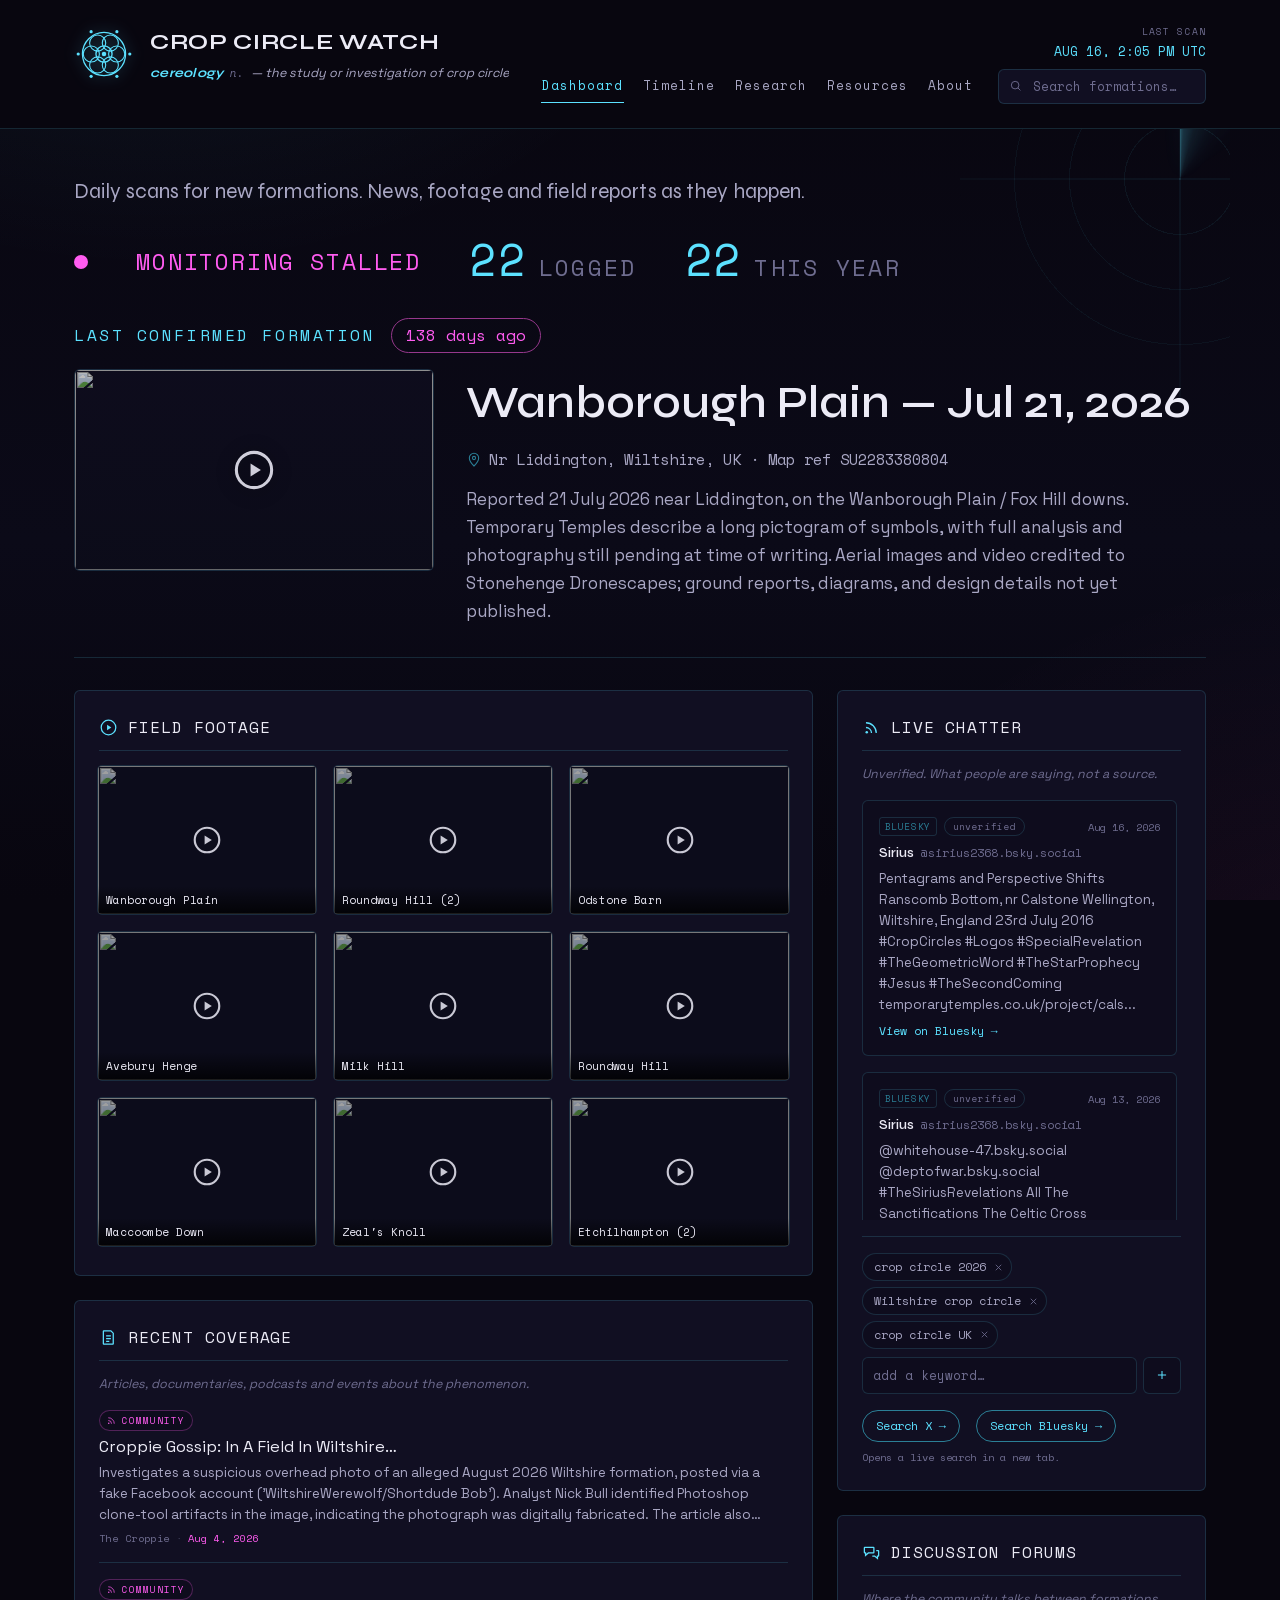
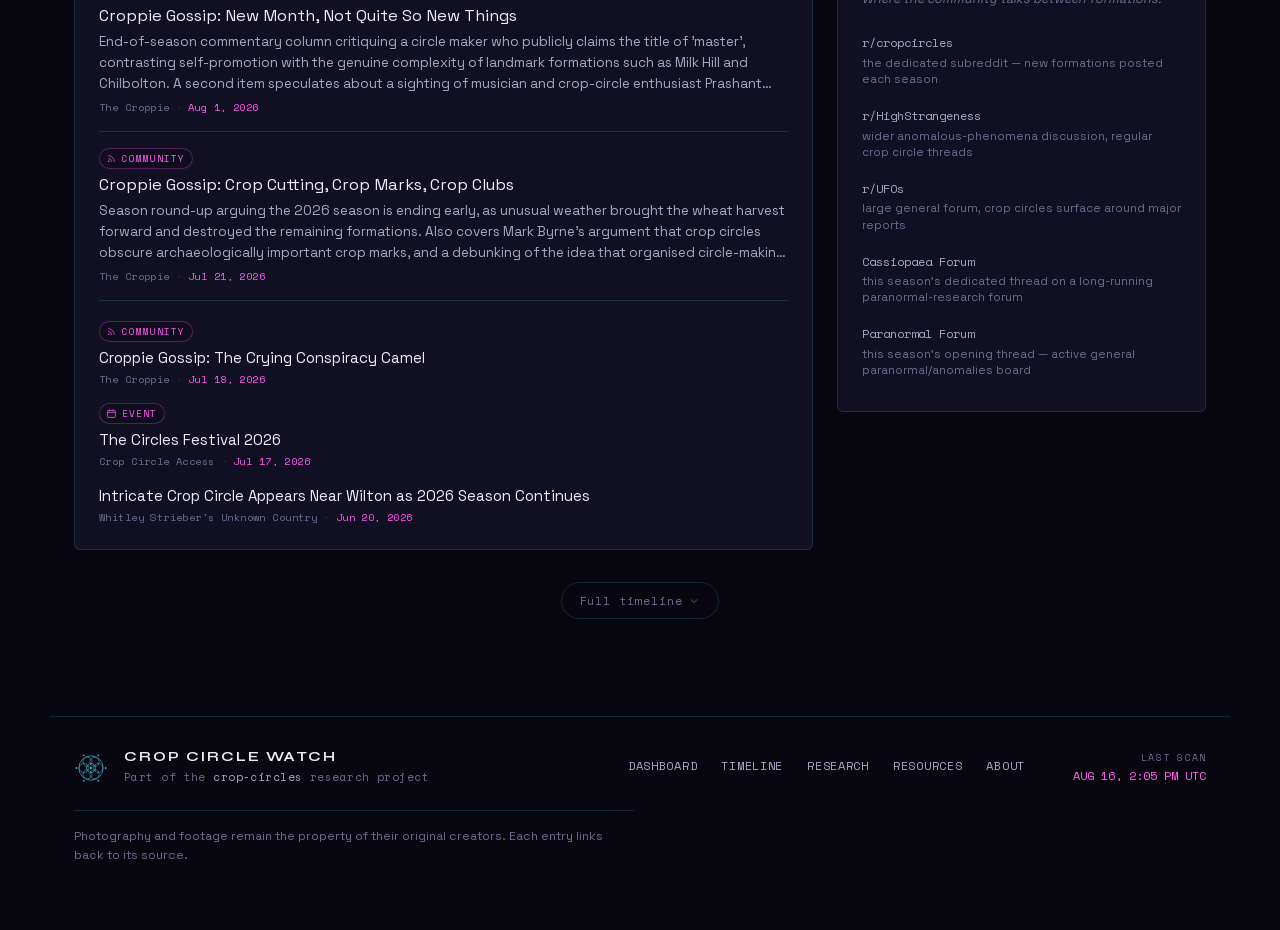
==== commit b6ddc0d3: "Split the timeline onto its own page; fix nav and footer drift Every primary nav item is now a page " ====
--- a/index.html
+++ b/index.html
@@ -200,8 +200,8 @@
       </dl>
       <div class="header-controls">
         <nav class="site-nav" aria-label="Primary">
-          <a href="#hero" class="nav-link" id="navDashboard">Dashboard</a>
-          <a href="#timeline" class="nav-link">Timeline</a>
+          <a href="index.html" class="nav-link active" id="navDashboard">Dashboard</a>
+          <a href="timeline.html" class="nav-link">Timeline</a>
           <a href="research.html" class="nav-link">Research</a>
           <a href="resources.html" class="nav-link">Resources</a>
           <a href="about.html" class="nav-link">About</a>
@@ -318,34 +318,6 @@
 
 <div class="hero-sentinel" id="heroSentinel" aria-hidden="true"></div>
 
-<section class="timeline-section" id="timeline">
-
-  <div class="control-bar">
-    <div class="scope-toggle" id="scopeToggle" role="tablist" aria-label="Timeline scope">
-      <button class="scope-btn active" data-scope="season" role="tab" aria-selected="true" type="button">This season</button>
-      <button class="scope-btn" data-scope="all" role="tab" aria-selected="false" type="button">All history</button>
-    </div>
-    <label class="search-box">
-      <svg viewBox="0 0 24 24" aria-hidden="true"><use href="#icon-search"/></svg>
-      <input type="search" id="searchInput" placeholder="Search formation, location, source…" autocomplete="off">
-    </label>
-    <div class="filter-chips" id="filterChips"><!-- populated by app.js --></div>
-    <button class="jump-btn" id="jumpLatest" type="button">
-      <svg viewBox="0 0 24 24" aria-hidden="true"><use href="#icon-target"/></svg>
-      Jump to latest
-    </button>
-  </div>
-
-  <div class="layout">
-    <nav class="timeline-rail" id="timelineRail" aria-label="Scroll back in time">
-      <!-- populated by app.js: year/month/day rail -->
-    </nav>
-
-    <main class="feed" id="feed">
-      <!-- populated by app.js: date-grouped sections -->
-    </main>
-  </div>
-</section>
 
 <footer class="site-footer">
   <div class="footer-inner">
@@ -358,9 +330,10 @@
     </div>
 
     <nav class="footer-nav" aria-label="Footer">
-      <a href="#hero">Dashboard</a>
-      <a href="#timeline">Timeline</a>
+      <a href="index.html">Dashboard</a>
+      <a href="timeline.html">Timeline</a>
       <a href="research.html">Research</a>
+      <a href="resources.html">Resources</a>
       <a href="about.html">About</a>
     </nav>
 
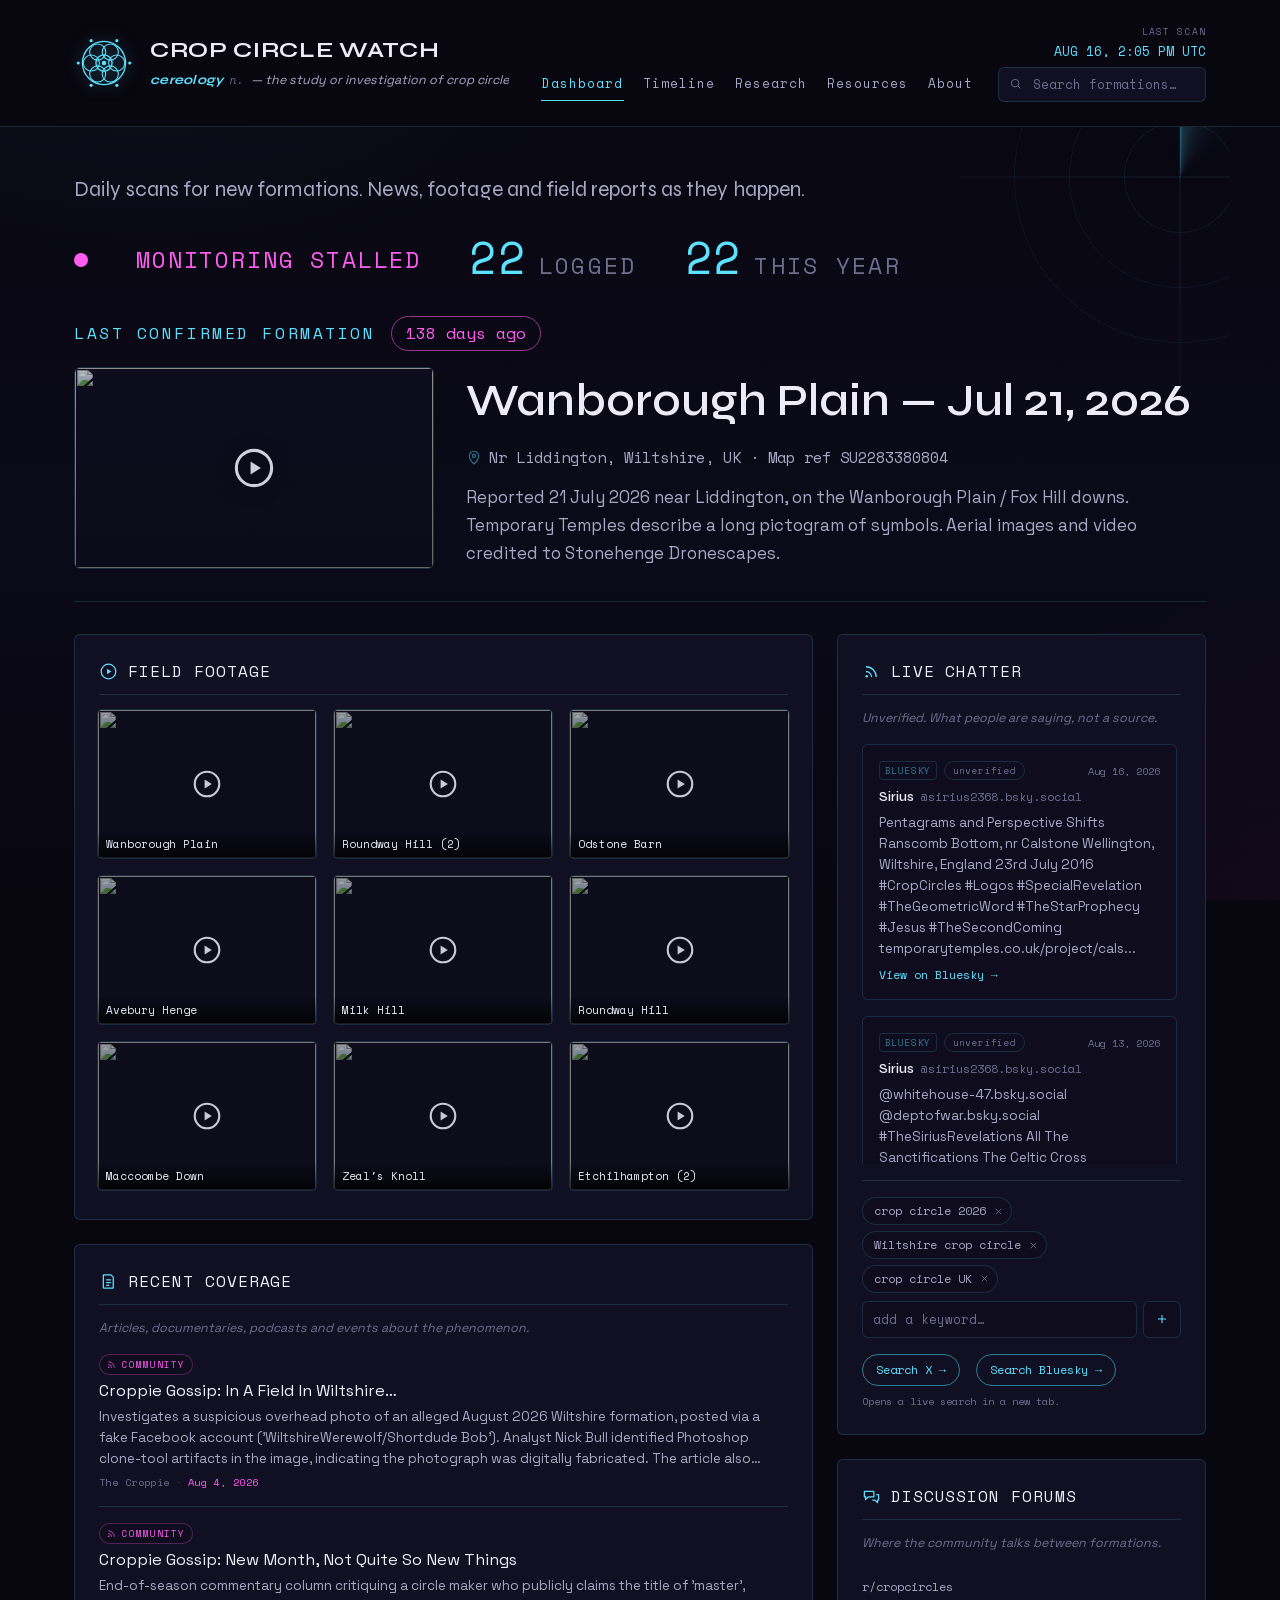
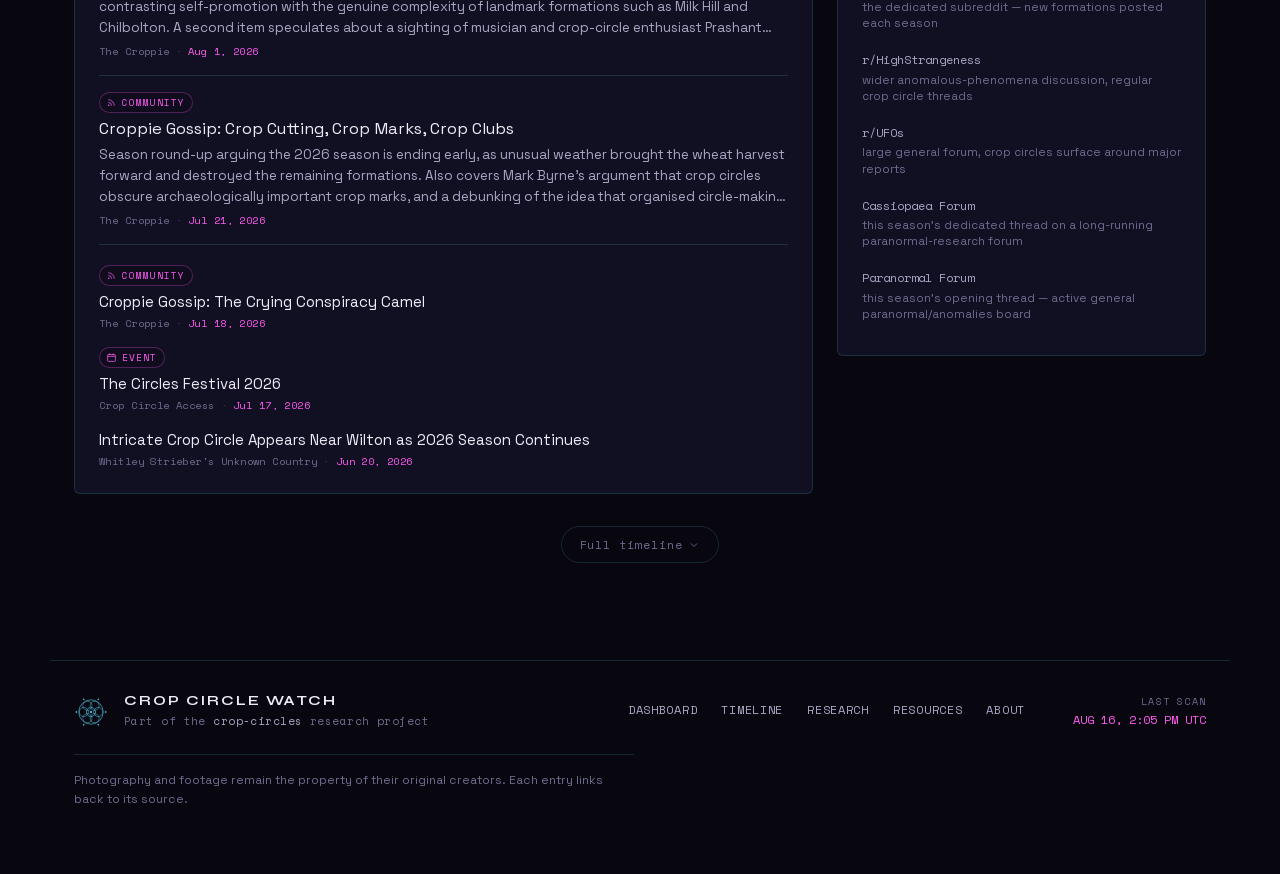
==== commit 4afa6fd1: "Header alignment, heading hierarchy, and mobile overflow fixes Header: - "cereology" had its descend" ====
--- a/index.html
+++ b/index.html
@@ -217,6 +217,8 @@
   </div>
 </header>
 
+<main id="dashboard">
+
 <section class="hero" id="hero">
   <div class="radar-sweep" aria-hidden="true">
     <span class="radar-blip b1"></span>
@@ -317,6 +319,8 @@
 </section>
 
 <div class="hero-sentinel" id="heroSentinel" aria-hidden="true"></div>
+
+</main>
 
 
 <footer class="site-footer">
--- a/styles.css
+++ b/styles.css
@@ -226,9 +226,12 @@
   display:flex;
   flex-wrap:nowrap;
   gap:var(--s-3) var(--s-5);
-  /* Top-aligned so the last-scan stamp sits in the actual top corner; the
-     brand block is taller, and centering would drop the stamp to mid-bar. */
-  align-items:flex-start;
+  /* Centred, not top-aligned. The comment here used to say the brand block was
+     the taller of the two and that centring would drop the stamp to mid-bar;
+     the reverse is now true — the right column carries a stamp AND a control
+     row, so it outgrows the brand and top-aligning left the wordmark riding
+     high with dead space under the tagline. */
+  align-items:center;
   justify-content:space-between;
   transition:padding .2s ease;
 }
@@ -246,7 +249,8 @@
 body.compact .brand-mark{ width:34px; height:34px; }
 body.compact .tagline{ display:none; }
 body.compact .cereology-note{ display:none; }
-body.compact .brand-text h1{ font-size:16px; }
+body.compact .brand-text h1,
+.brand-text .brand-name{ font-size:16px; }
 
 .brand{ display:flex; align-items:center; gap:var(--s-3); }
 
@@ -264,7 +268,8 @@
 }
 @keyframes spin-slow{ to{ transform:rotate(360deg); } }
 
-.brand-text h1{
+.brand-text h1,
+.brand-text .brand-name{
   font-family:var(--font-display);
   /* Sized for the display face in theme.css, not for a generic sans. Syne is
      appreciably wider per character than the previous face, so the old clamp
@@ -291,7 +296,13 @@
    About-page definition, just smaller and tighter since it now sits under
    the tagline in a fixed-height bar instead of floating in the hero. */
 .brand-text .cereology-note{
-  margin:4px 0 0;
+  margin:1px 0 0;
+  /* overflow:hidden below clips in BOTH axes, and this box's bottom edge is
+     flush with its own line box — which sheared the descenders off
+     "cereology". The padding is the room those descenders need; the margin
+     above is reduced by the same amount so nothing else moves. */
+  padding-bottom:3px;
+  line-height:1.5;
   gap:7px;
   flex-wrap:nowrap;
   white-space:nowrap;
@@ -336,7 +347,7 @@
   display:flex;
   flex-direction:column;
   align-items:flex-end;
-  gap:var(--s-2);
+  gap:6px;
   flex:0 0 auto;
 }
 
@@ -1003,7 +1014,7 @@
   background:var(--panel);
   border:1px solid var(--border);
   border-radius:var(--radius);
-  padding:9px 12px;
+  padding:7px 12px;
   flex:1 1 240px;
   min-width:220px;
 }
@@ -1647,7 +1658,12 @@
 /* -- nav -- */
 .footer-nav{
   display:flex;
-  gap:var(--s-4);
+  /* Wraps for the same reason .site-nav does: five uppercase mono links do not
+     fit a phone in one row, and this went from four to five when Resources was
+     added to the footers that were missing it. */
+  flex-wrap:wrap;
+  justify-content:center;
+  gap:var(--s-2) var(--s-4);
   font-family:var(--font-mono);
   font-size:12px;
   letter-spacing:0.06em;
@@ -1697,11 +1713,17 @@
 
 @media (max-width:760px){
   .footer-inner{
-    grid-template-columns:1fr;
+    /* minmax(0,1fr), not 1fr: a bare 1fr track keeps min-width:auto and is
+       sized by its widest child's min-content, which on a 375px viewport made
+       this track 410px and gave the whole document a horizontal scrollbar. */
+    grid-template-columns:minmax(0, 1fr);
     justify-items:center;
     text-align:center;
     gap:var(--s-4);
   }
+  .footer-inner > *{ min-width:0; max-width:100%; }
+  .footer-brand{ flex-wrap:wrap; justify-content:center; }
+  .footer-brand-text{ min-width:0; }
   .footer-status{ text-align:center; }
   .footer-legal{ text-align:center; margin-inline:auto; }
 }
@@ -1794,3 +1816,36 @@
   .brand-text .cereology-note{ white-space:normal; flex-wrap:wrap; }
   .brand-text .cereology-note .cer-def{ flex-basis:100%; }
 }
+
+
+/* ---------------------------------------------------------------------- */
+/* Timeline page head                                                     */
+/* Added when the timeline moved to its own page: it was the only page     */
+/* with no heading of its own, which left it with no h1 and nothing to     */
+/* orient a reader arriving from a permalink.                              */
+/* ---------------------------------------------------------------------- */
+/* Every other block inside .timeline-section carries its own max-width and
+   inset (.control-bar, .layout) rather than inheriting one from the section,
+   so this has to do the same or it sits flush against the viewport edge. */
+.tl-head{
+  max-width:var(--max-width);
+  margin:0 auto;
+  padding:var(--s-4) var(--s-4) 0;
+}
+.tl-eyebrow{
+  margin:0 0 var(--s-2);
+  font-family:var(--font-mono);
+  font-size:11px;
+  letter-spacing:0.18em;
+  text-transform:uppercase;
+  color:var(--accent);
+}
+.tl-title{
+  margin:0;
+  font-family:var(--font-display);
+  font-weight:800;
+  font-size:clamp(26px, 3.4vw, 38px);
+  line-height:1.1;
+  letter-spacing:var(--display-tracking);
+  color:var(--text-0);
+}
